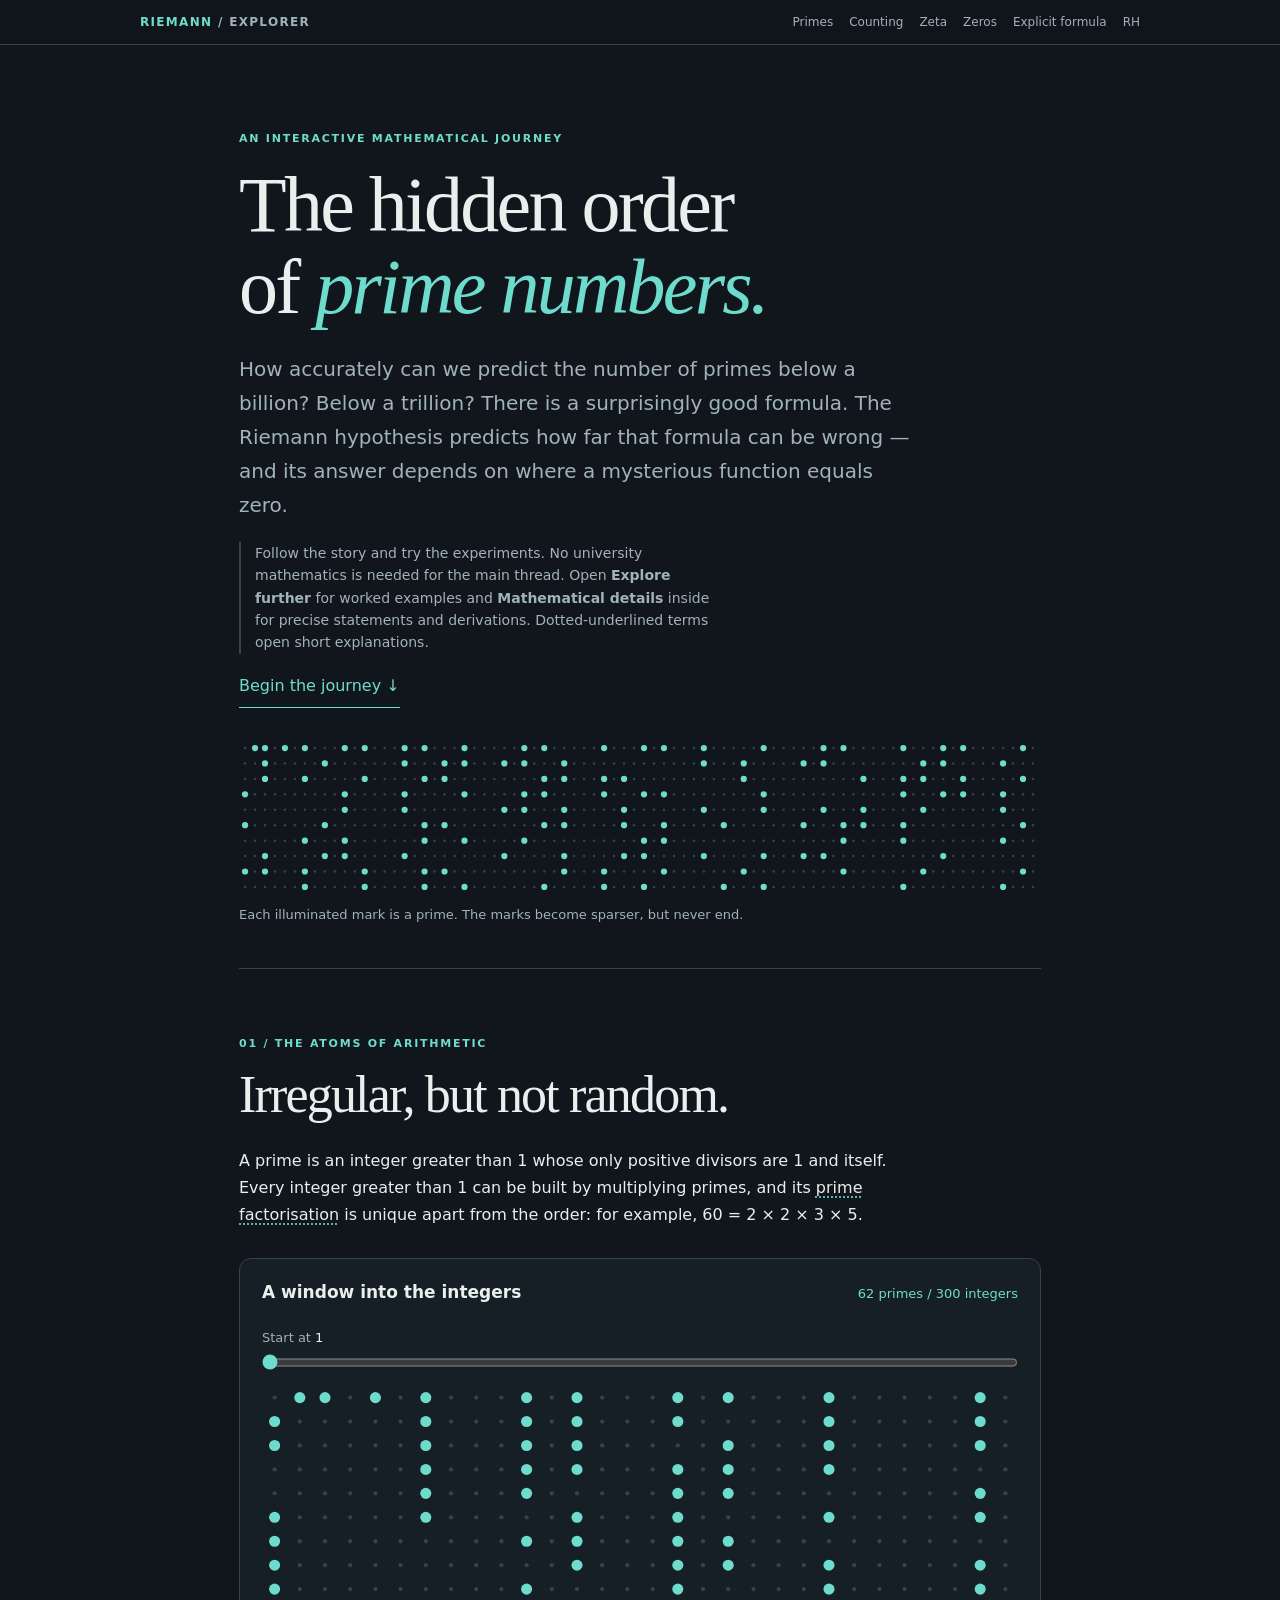
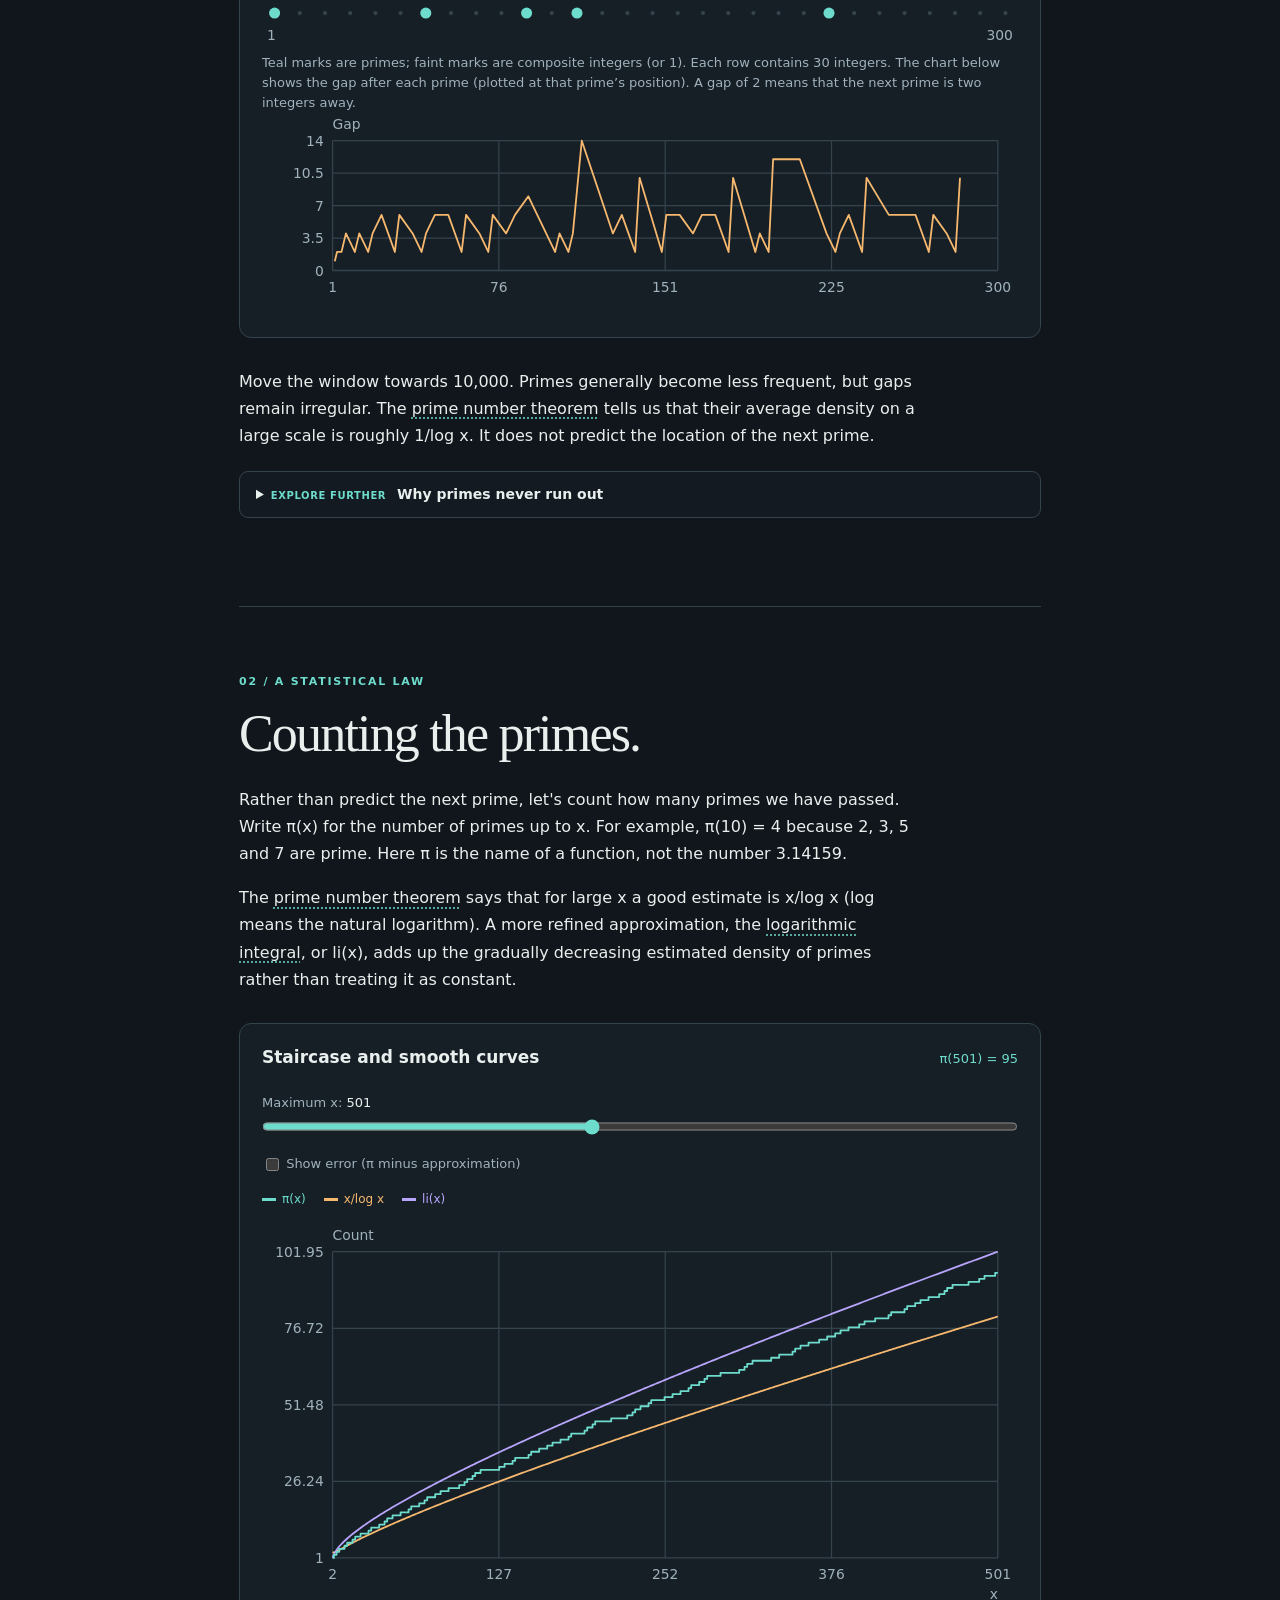
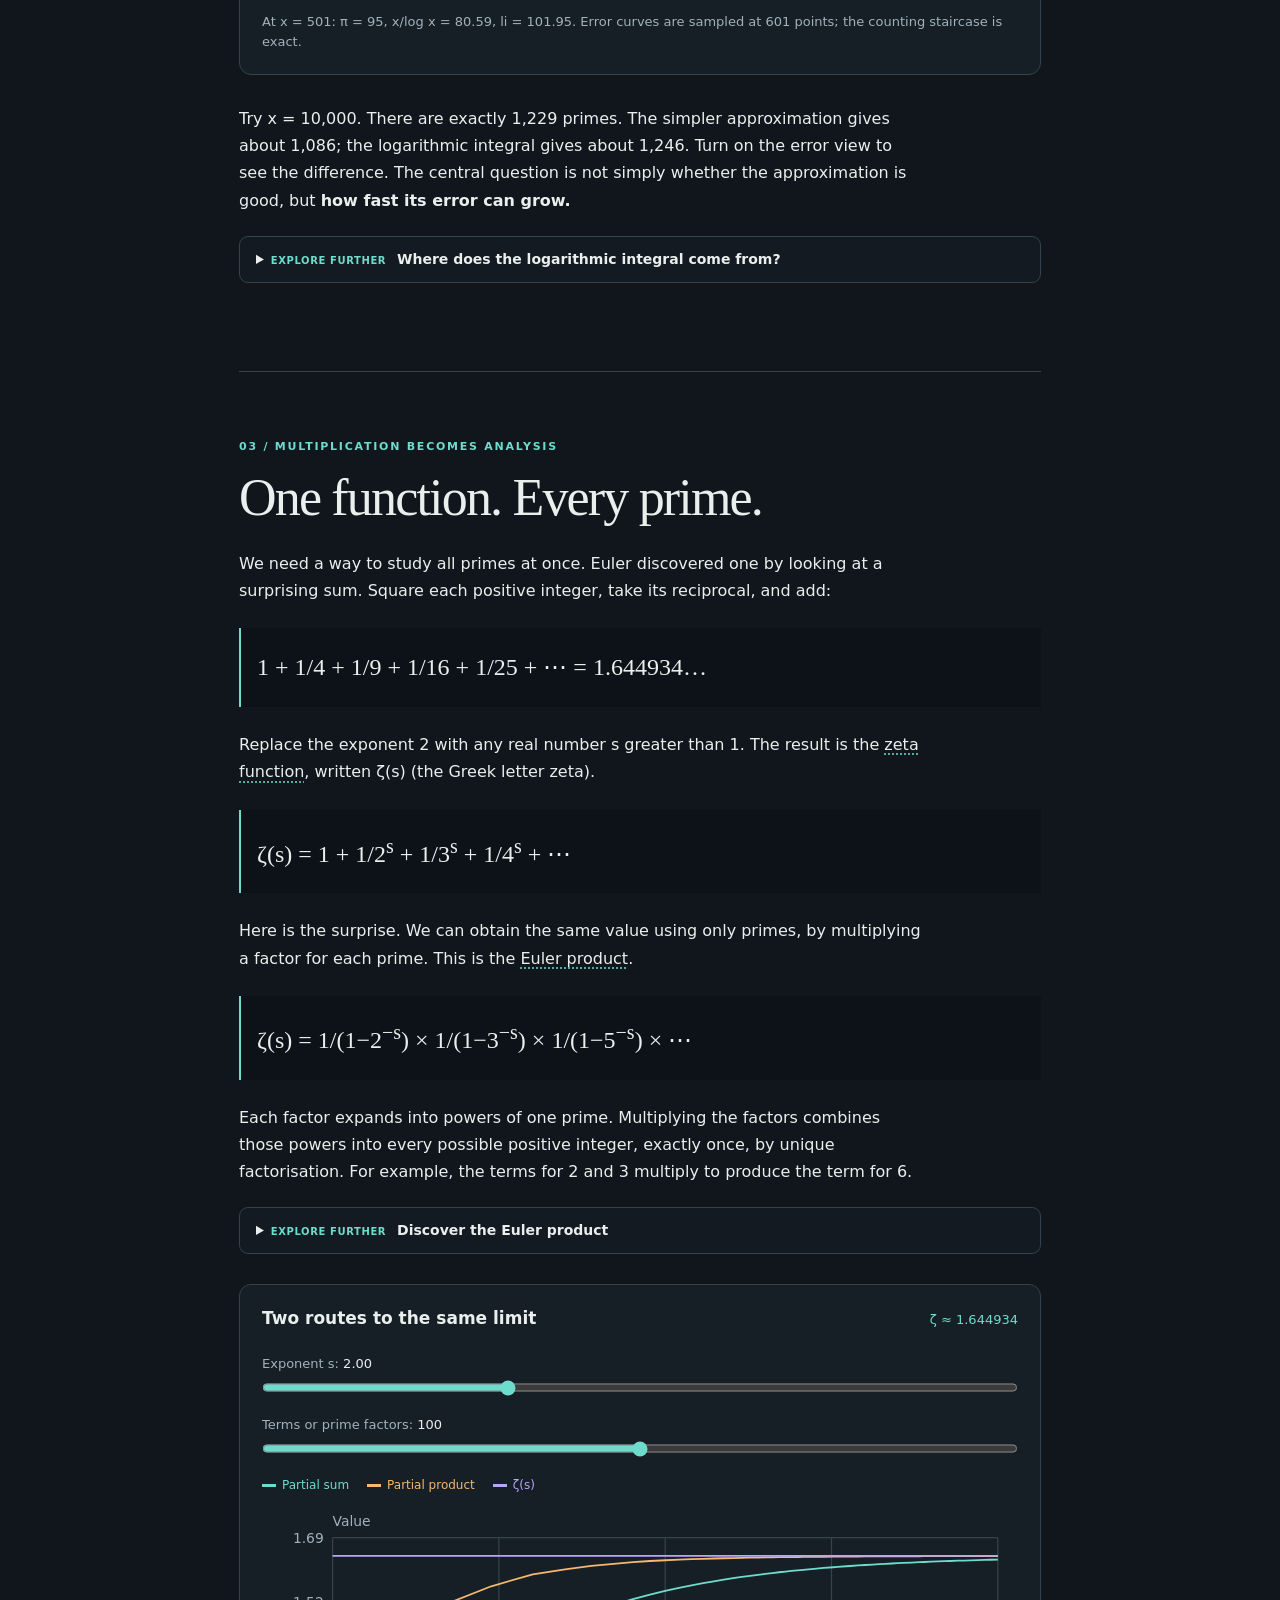
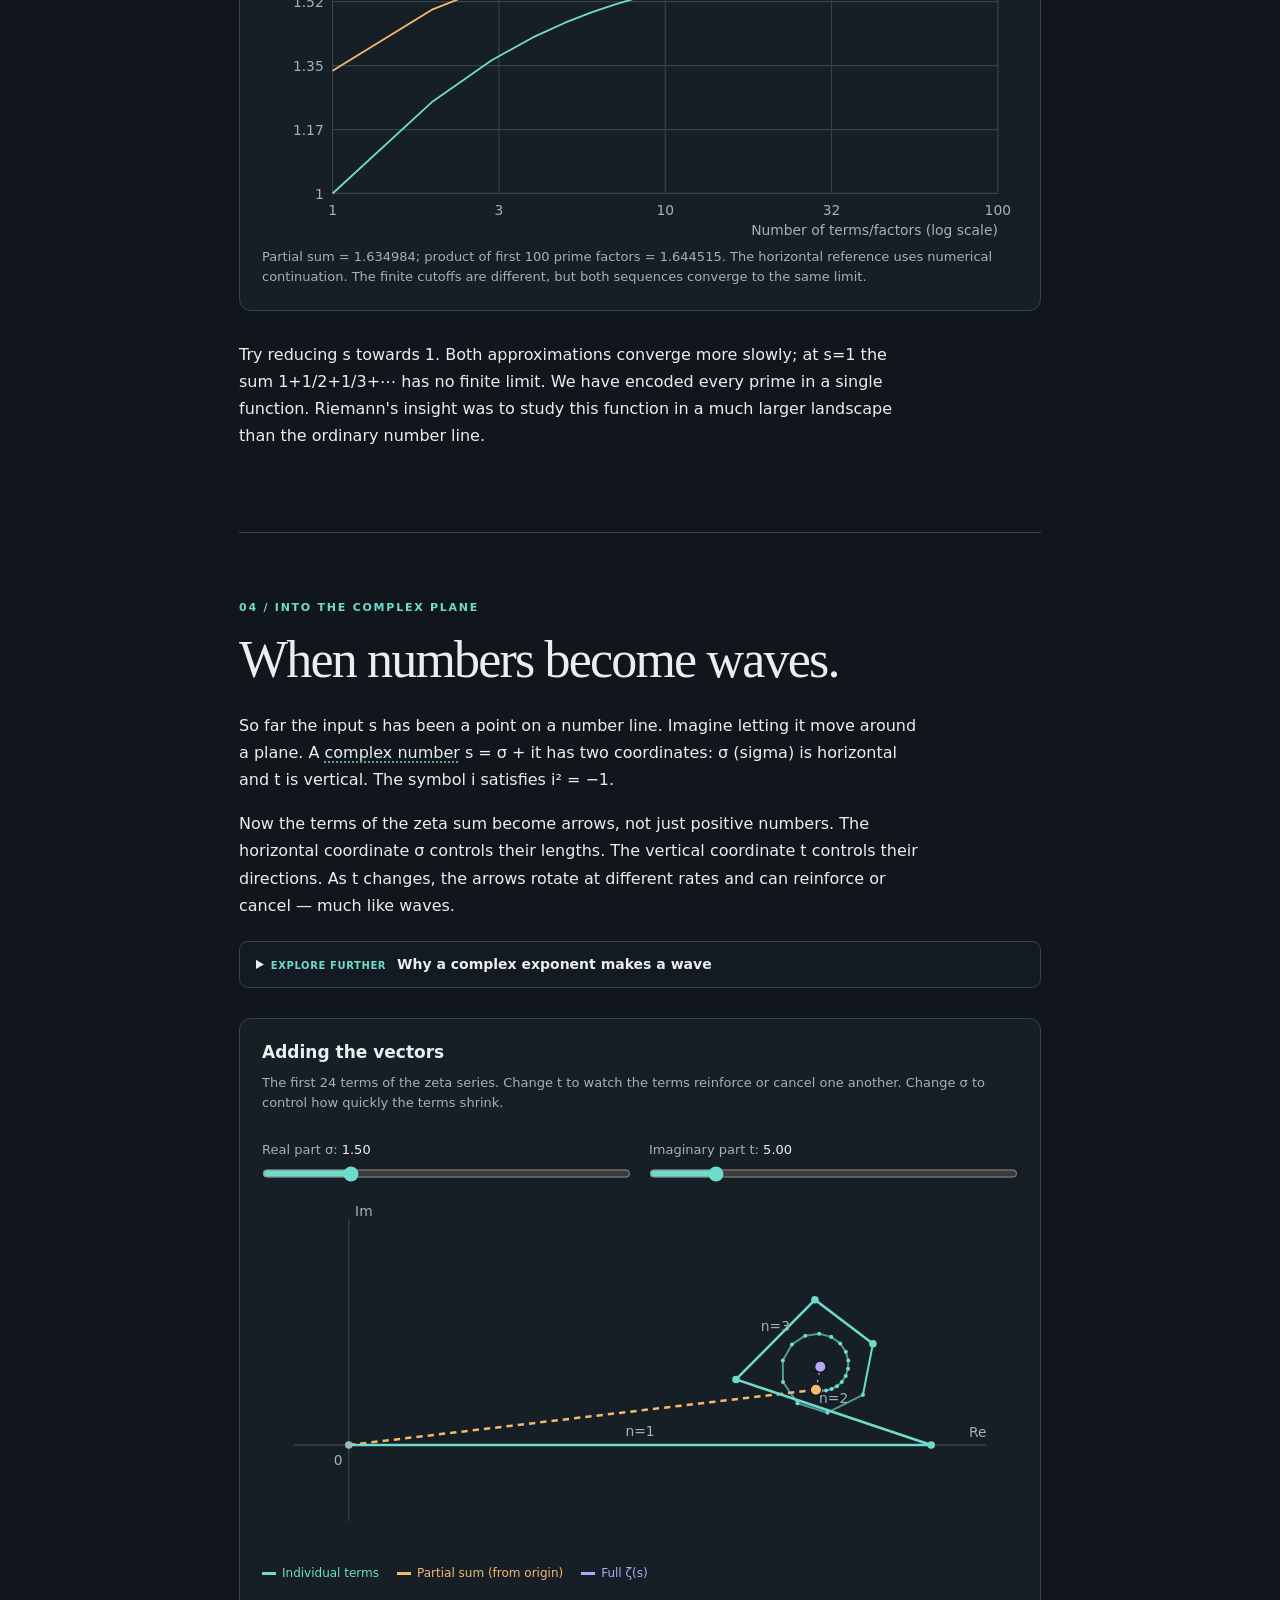
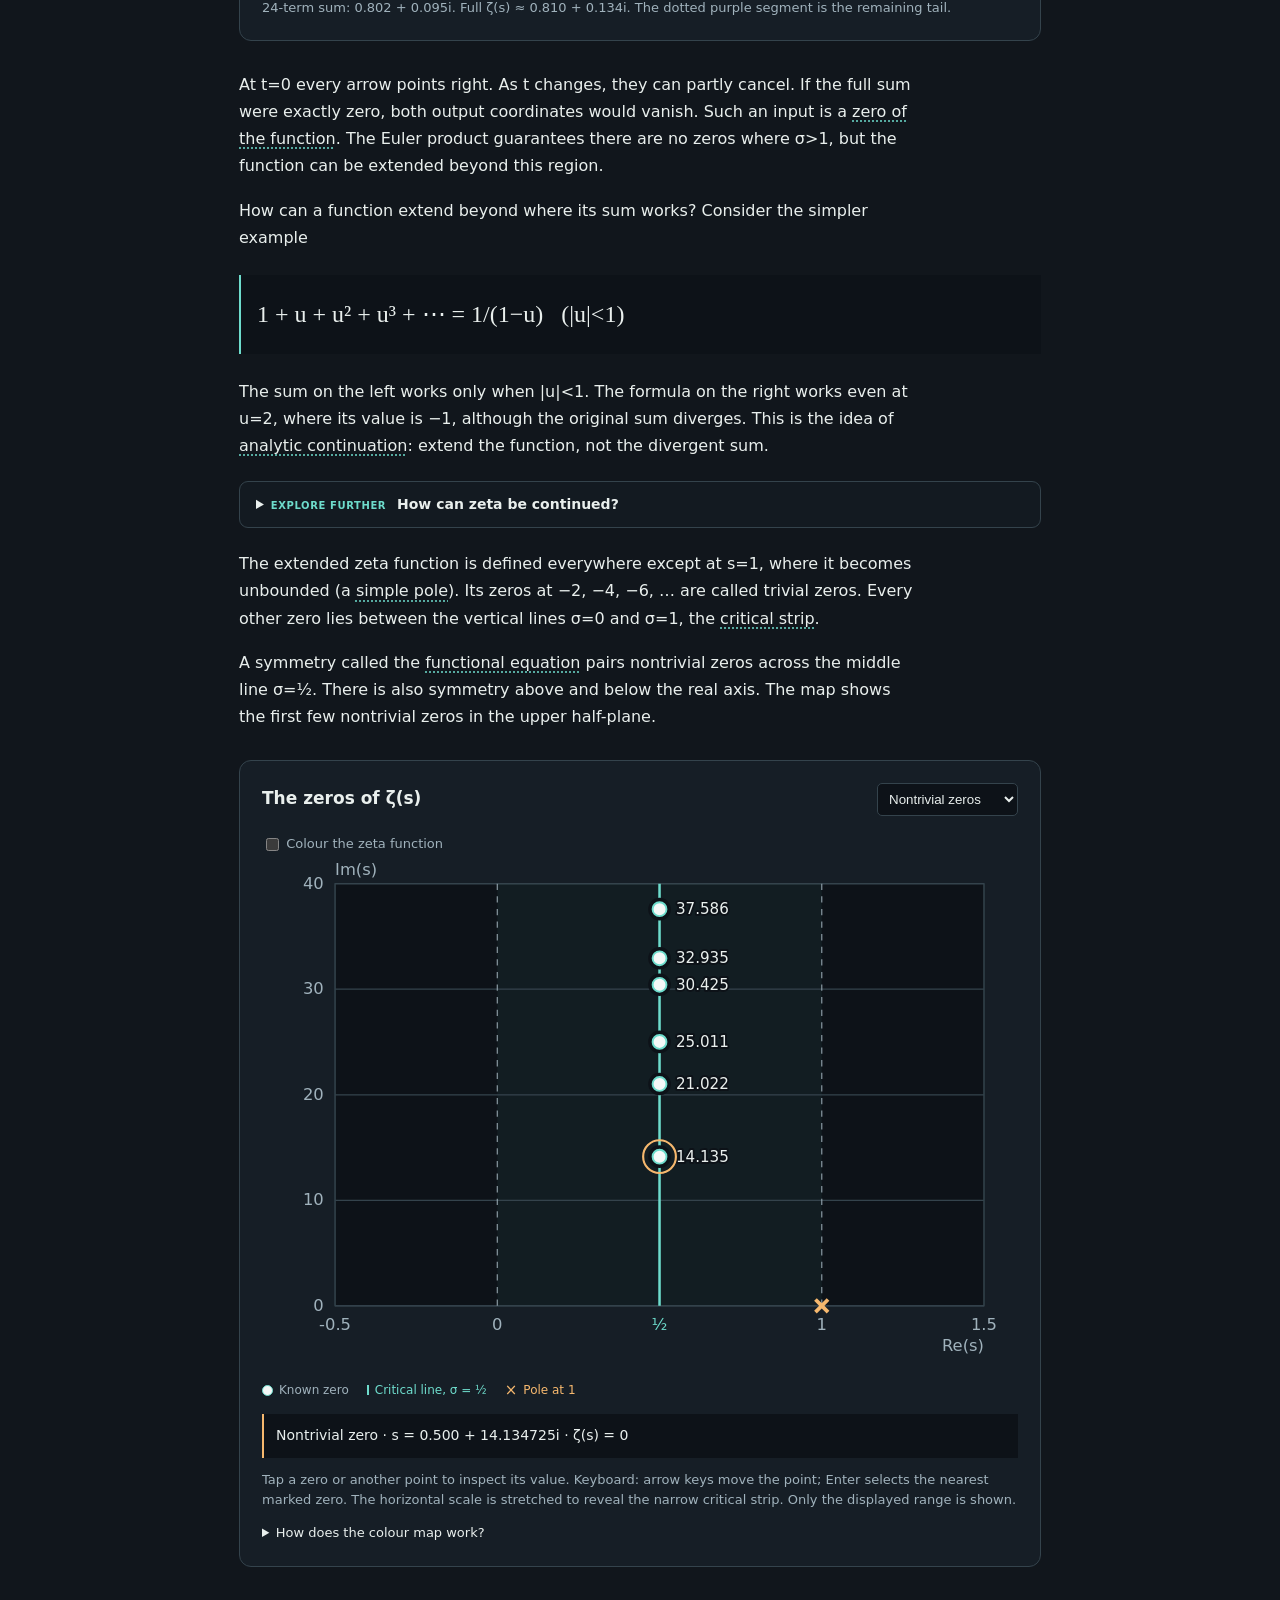
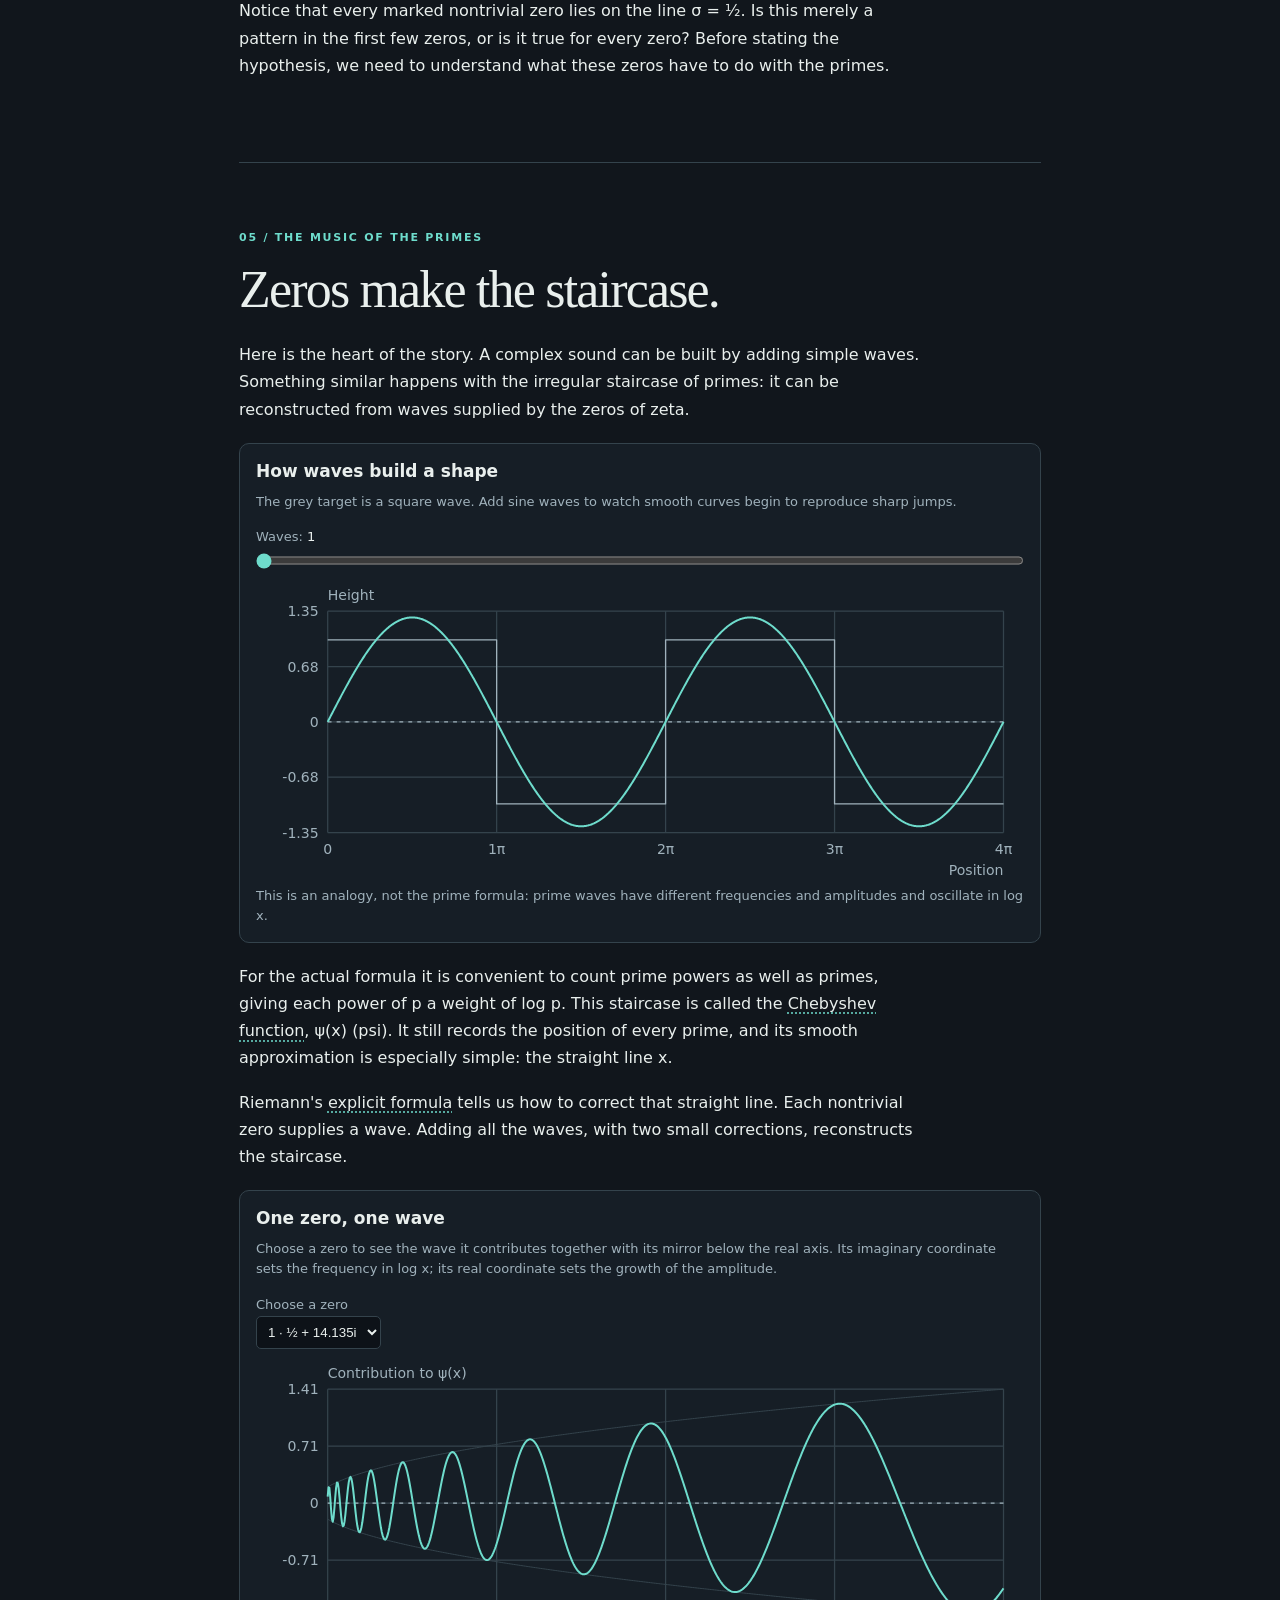
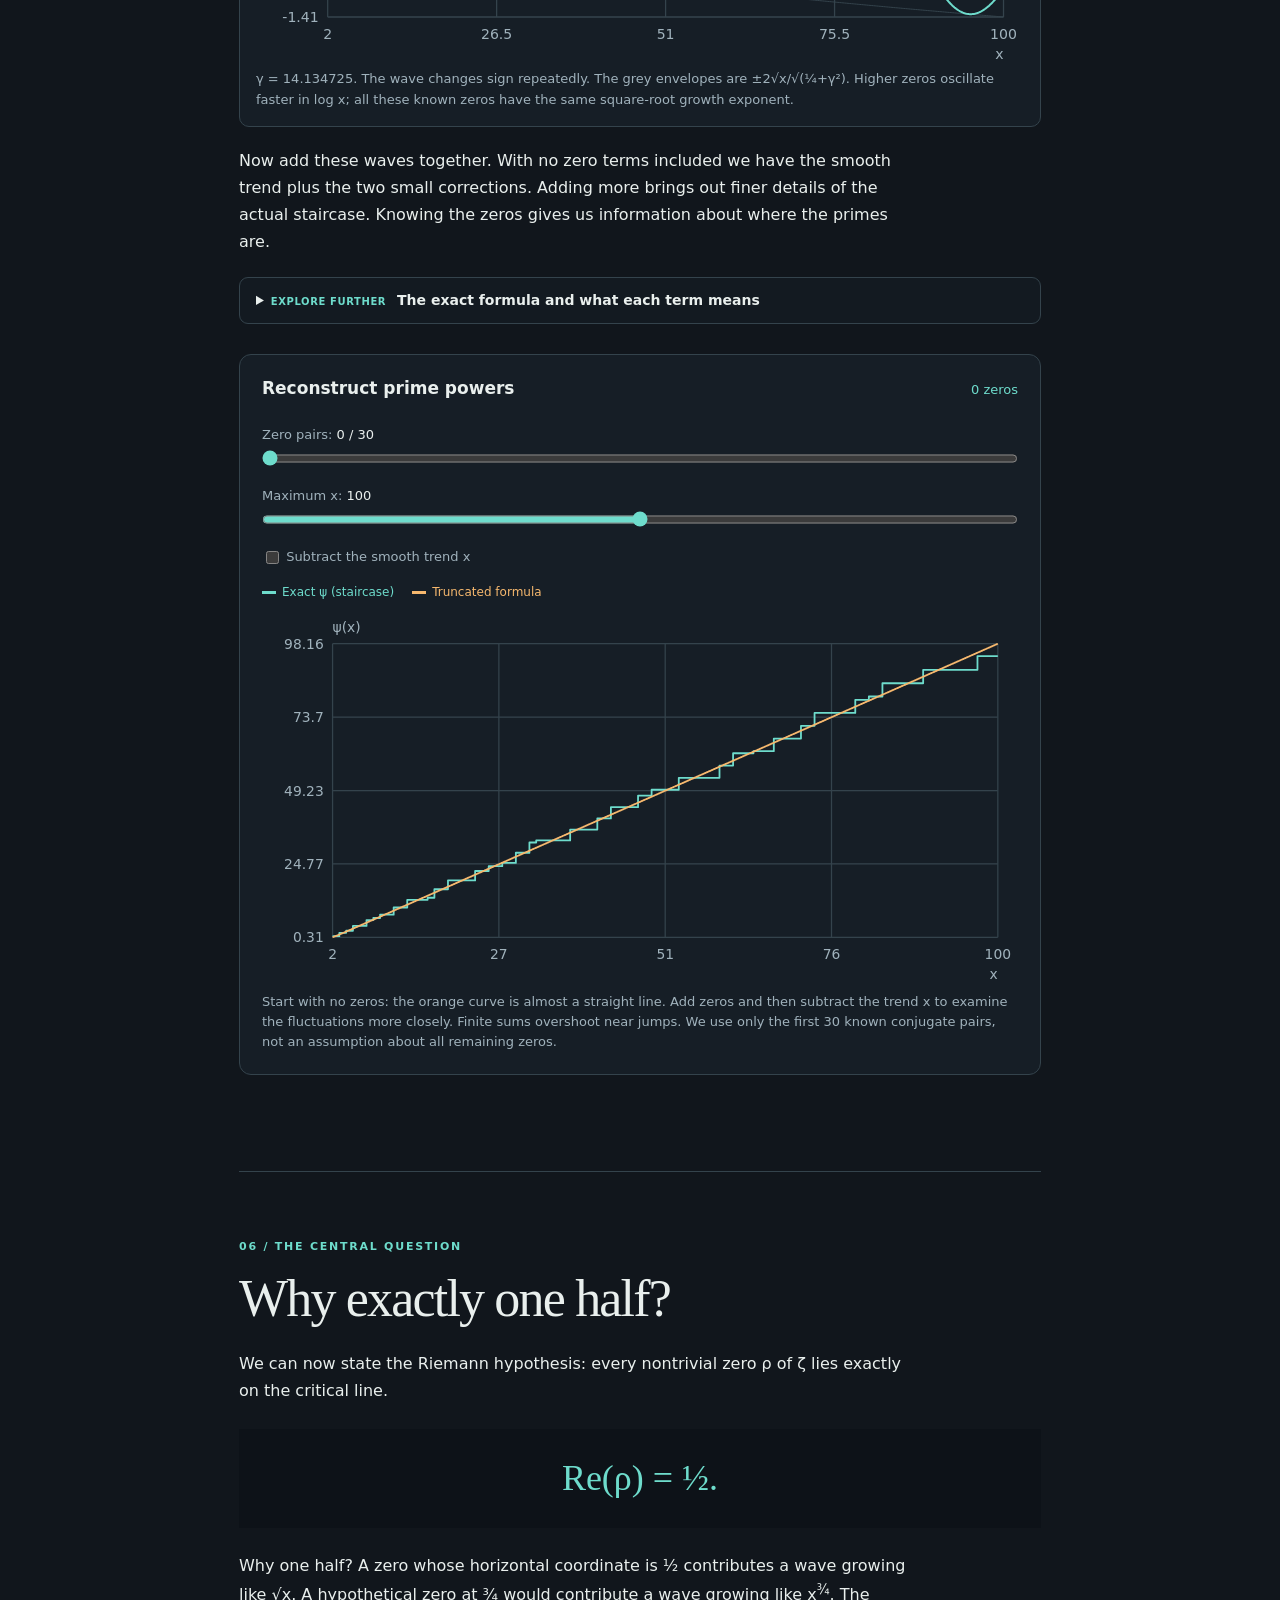
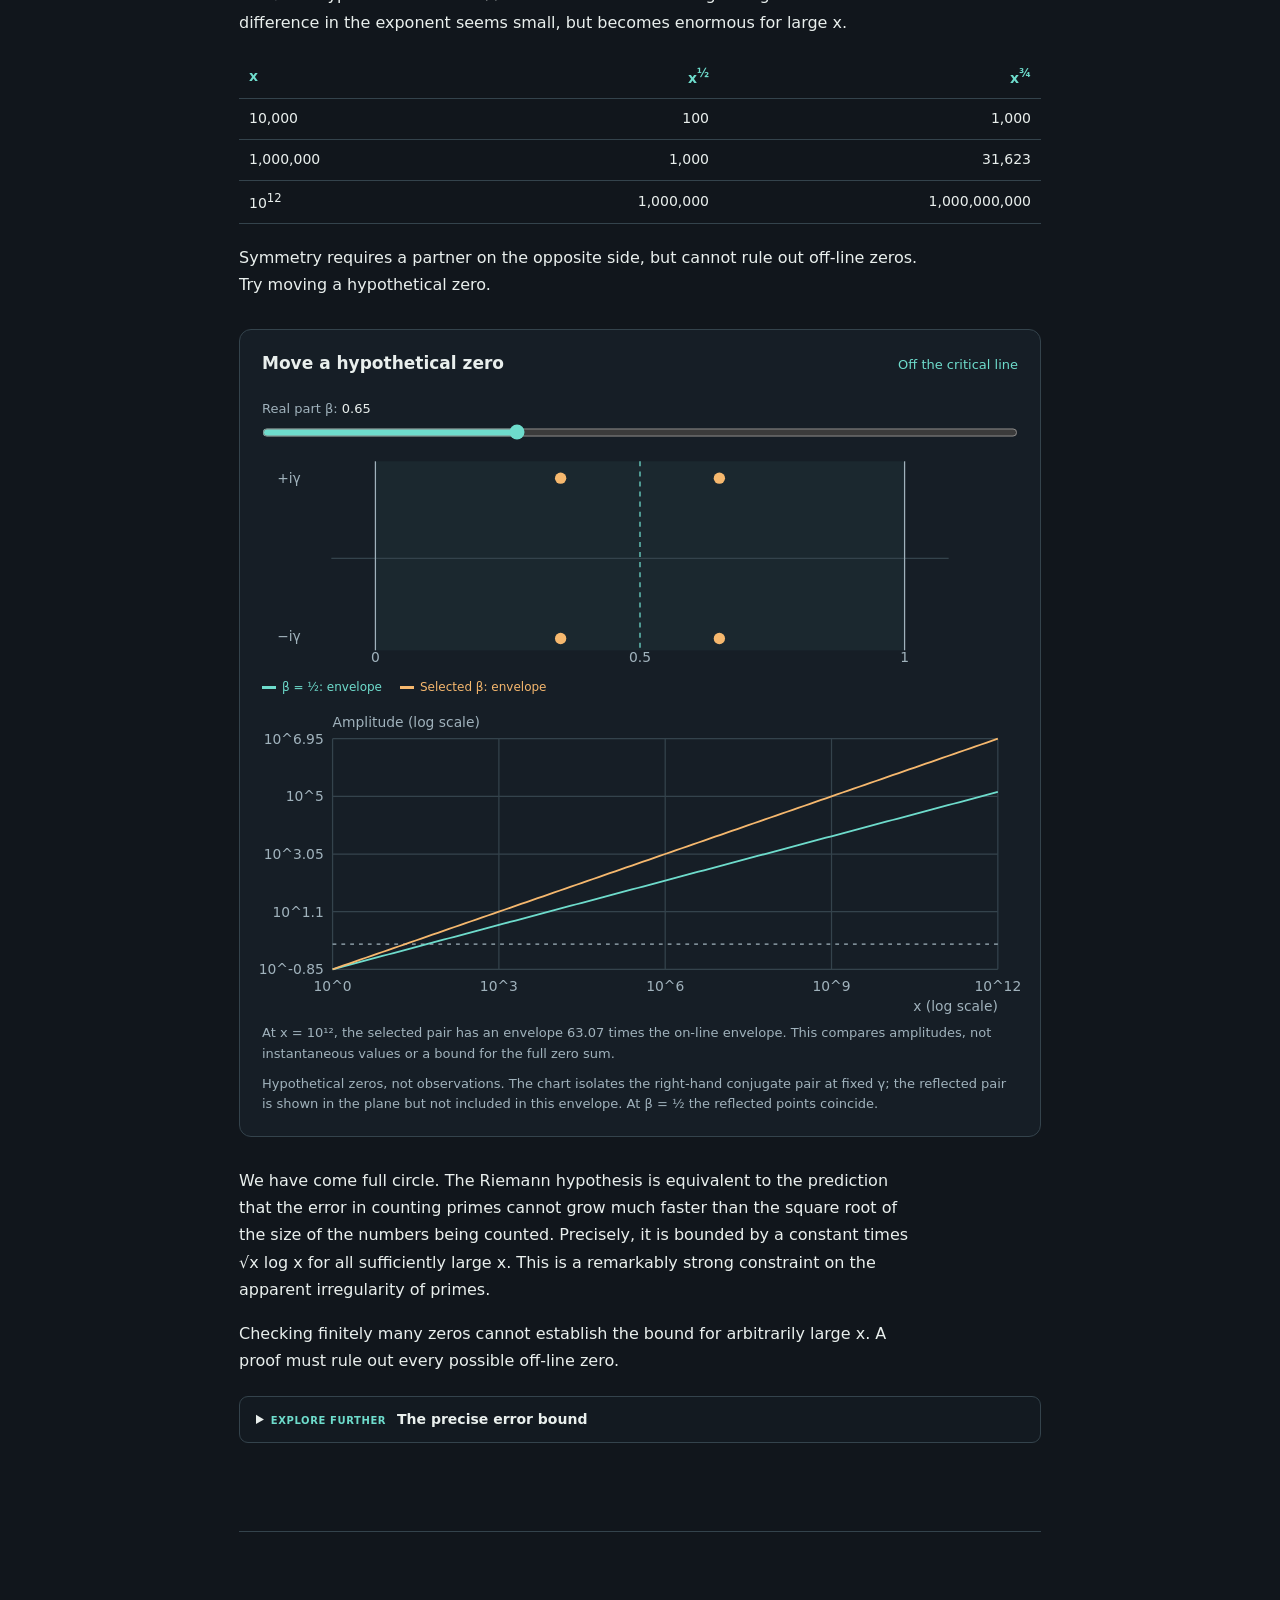
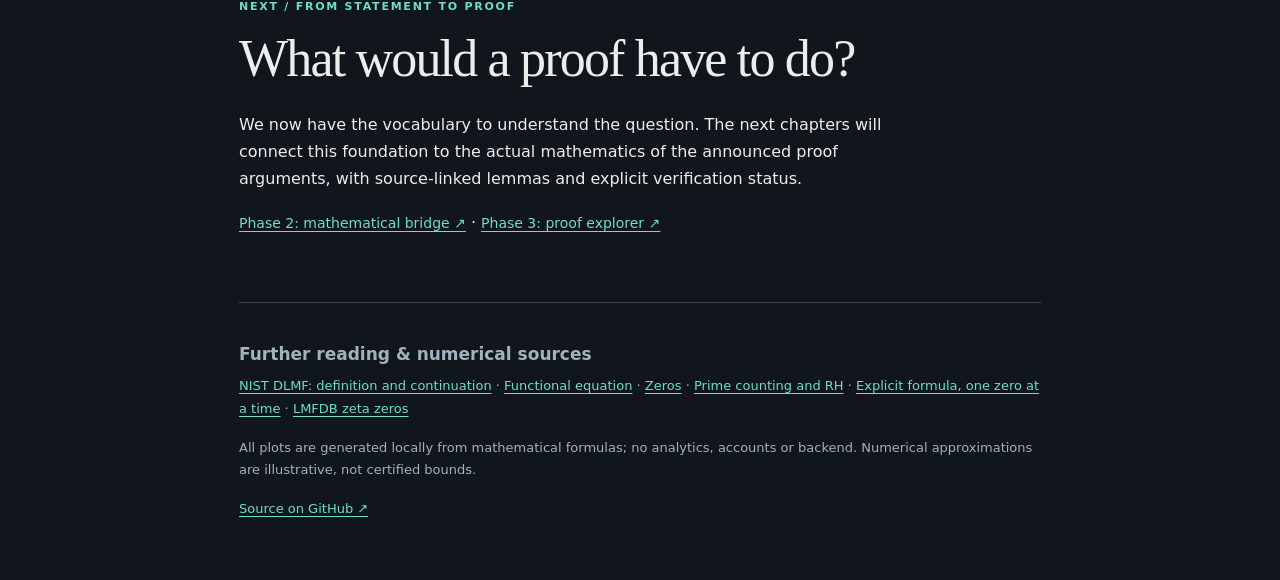
==== index.html @ a12e55e5 "Polish introductory language and mathematical markup" ====
<!DOCTYPE html>
<html lang="en"><head><meta charset="utf-8"><meta name="viewport" content="width=device-width,initial-scale=1"><meta name="theme-color" content="#11161c"><meta name="description" content="An interactive mathematical journey from prime numbers to the Riemann hypothesis."><title>Riemann — The hidden order of primes</title><link rel="stylesheet" href="./style.css"></head>
<body><header class="top"><a class="brand" href="#top">RIEMANN<span> / EXPLORER</span></a><nav aria-label="Chapters"><a href="#primes">Primes</a><a href="#counting">Counting</a><a href="#euler">Zeta</a><a href="#complex">Zeros</a><a href="#music">Explicit formula</a><a href="#rh">RH</a></nav></header>
<main id="top">
<section class="hero"><div class="eyebrow">AN INTERACTIVE MATHEMATICAL JOURNEY</div><h1>The hidden order<br>of <em>prime numbers.</em></h1><p>How accurately can we predict the number of primes below a billion? Below a trillion? There is a surprisingly good formula. The Riemann hypothesis predicts how far that formula can be wrong — and its answer depends on where a mysterious function equals zero.</p><div class="reading-guide"><p>Follow the story and try the experiments. No university mathematics is needed for the main thread. Open <strong>Explore further</strong> for worked examples and <strong>Mathematical details</strong> inside for precise statements and derivations. Dotted-underlined terms open short explanations.</p></div><a class="begin" href="#primes">Begin the journey ↓</a><svg id="hero-art" viewBox="0 0 800 155" role="img" aria-label="The first 800 integers with prime numbers highlighted"></svg><div class="fine">Each illuminated mark is a prime. The marks become sparser, but never end.</div></section>
<section id="primes"><div class="eyebrow">01 / THE ATOMS OF ARITHMETIC</div><h2>Irregular, but not random.</h2><p>A prime is an integer greater than 1 whose only positive divisors are 1 and itself. Every integer greater than 1 can be built by multiplying primes, and its <a class="concept" data-concept="factor" href="https://en.wikipedia.org/wiki/Fundamental_theorem_of_arithmetic">prime factorisation</a> is unique apart from the order: for example, 60 = 2 × 2 × 3 × 5.</p>
<div class="lab"><div class="labhead"><h3>A window into the integers</h3><output id="prime-stat"></output></div><label for="prime-start">Start at <output id="prime-start-val"></output></label><input id="prime-start" type="range" min="1" max="9701" step="1" value="1"><svg id="prime-grid" viewBox="0 0 600 205" role="img" aria-label="300 consecutive integers, primes highlighted"></svg><p class="fine">Teal marks are primes; faint marks are composite integers (or 1). Each row contains 30 integers. The chart below shows the gap after each prime (plotted at that prime’s position). A gap of 2 means that the next prime is two integers away.</p><svg id="gaps" viewBox="0 0 600 160" role="img" aria-label="Prime gaps"></svg></div>
<p>Move the window towards 10,000. Primes generally become less frequent, but gaps remain irregular. The <a class="concept" data-concept="pnt" href="https://dlmf.nist.gov/25.16">prime number theorem</a> tells us that their average density on a large scale is roughly 1/log x. It does not predict the location of the next prime.</p><details class="depth"><summary><span class="depth-tag">Explore further</span> Why primes never run out</summary><div class="depth-content"><p>Suppose we had a complete finite list of primes. Multiply them together and add 1. The result leaves remainder 1 when divided by any prime on the list, yet every integer greater than 1 has a prime divisor. There must be another prime. This proves primes never stop, but says little about how often they occur.</p><details class="derivation"><summary>Mathematical details</summary><div class="depth-content"><p>Writing pₙ for the nth prime, the prime number theorem π(x) ∼ x/log x is equivalent to pₙ ∼ n log n. Thus the average of the first n−1 gaps, (pₙ−2)/(n−1), is asymptotic to log n and also log pₙ. This says nothing about the size of an individual gap or an arbitrary short interval.</p><p><a href="https://dlmf.nist.gov/25.16" target="_blank" rel="noopener">NIST DLMF: prime counting ↗</a></p></div></details></div></details></section>
<section id="counting"><div class="eyebrow">02 / A STATISTICAL LAW</div><h2>Counting the primes.</h2><p>Rather than predict the next prime, let's count how many primes we have passed. Write π(x) for the number of primes up to x. For example, π(10) = 4 because 2, 3, 5 and 7 are prime. Here π is the name of a function, not the number 3.14159.</p><p>The <a class="concept" data-concept="pnt" href="https://dlmf.nist.gov/25.16">prime number theorem</a> says that for large x a good estimate is x/log x (log means the natural logarithm). A more refined approximation, the <a class="concept" data-concept="li" href="https://dlmf.nist.gov/6.2">logarithmic integral</a>, or li(x), adds up the gradually decreasing estimated density of primes rather than treating it as constant.</p><div class="lab"><div class="labhead"><h3>Staircase and smooth curves</h3><output id="count-stat"></output></div><label for="count-max">Maximum x: <output id="count-max-val"></output></label><input id="count-max" type="range" min="1.7" max="4" step=".01" value="2.7"><div class="toggle"><label><input type="checkbox" id="count-error"> Show error (π minus approximation)</label></div><div class="legend"><span class="a">π(x)</span><span class="b">x/log x</span><span class="c">li(x)</span></div><svg id="count-plot" viewBox="0 0 600 300" role="img" aria-label="Prime counting and approximations or their errors"></svg><p class="fine" id="count-detail"></p></div><p>Try x = 10,000. There are exactly 1,229 primes. The simpler approximation gives about 1,086; the logarithmic integral gives about 1,246. Turn on the error view to see the difference. The central question is not simply whether the approximation is good, but <strong>how fast its error can grow.</strong></p><details class="depth"><summary><span class="depth-tag">Explore further</span> Where does the logarithmic integral come from?</summary><div class="depth-content"><p>Imagine that near a large number t, roughly one integer in log t is prime. The estimated density is 1/log t. Adding small rectangles under this density curve estimates the count over an interval. An integral is the limit of that process.</p><div class="mini-lab"><label for="density-x">Count from 2 to <output id="density-x-val"></output></label><input type="range" id="density-x" min="20" max="500" value="100" step="1"><svg id="density-plot" viewBox="0 0 600 235" role="img" aria-label="Area under estimated prime density"></svg><p class="fine" id="density-detail"></p></div><p>The usual li(x) adds a fixed constant to this area, which becomes relatively unimportant at large x.</p><details class="derivation"><summary>Mathematical details</summary><div class="depth-content"><p>The <a class="concept" data-concept="asymptotic" href="https://en.wikipedia.org/wiki/Asymptotic_analysis">asymptotic equivalence</a> f(x) ∼ g(x) means f(x)/g(x) → 1. The prime number theorem is</p><div class="equation">π(x) ∼ x/log x ∼ li(x).</div><p>By l'Hôpital's rule li(x) ∼ x/log x. Repeated integration by parts yields li(x)=x/log x+x/log²x+O(x/log³x), explaining the refined approximation. These asymptotics are not a pointwise probability law for primes.</p><div class="equation">li(x) = PV ∫<sub>0</sub><sup>x</sup> dt/log t = li(2) + ∫<sub>2</sub><sup>x</sup> dt/log t &nbsp; (x&gt;1).</div><p>PV is the Cauchy principal value at the singularity 1. <a href="https://dlmf.nist.gov/6.2" target="_blank" rel="noopener">NIST DLMF: logarithmic integral ↗</a></p></div></details></div></details></section>
<section id="euler"><div class="eyebrow">03 / MULTIPLICATION BECOMES ANALYSIS</div><h2>One function. Every prime.</h2><p>We need a way to study all primes at once. Euler discovered one by looking at a surprising sum. Square each positive integer, take its reciprocal, and add:</p><div class="equation">1 + 1/4 + 1/9 + 1/16 + 1/25 + ⋯ = 1.644934…</div><p>Replace the exponent 2 with any real number s greater than 1. The result is the <a class="concept" data-concept="zeta" href="https://dlmf.nist.gov/25.2">zeta function</a>, written ζ(s) (the Greek letter zeta).</p><div class="equation">ζ(s) = 1 + 1/2<sup>s</sup> + 1/3<sup>s</sup> + 1/4<sup>s</sup> + ⋯</div><p>Here is the surprise. We can obtain the same value using only primes, by multiplying a factor for each prime. This is the <a class="concept" data-concept="euler" href="https://dlmf.nist.gov/25.2">Euler product</a>.</p><div class="equation">ζ(s) = 1/(1−2<sup>−s</sup>) × 1/(1−3<sup>−s</sup>) × 1/(1−5<sup>−s</sup>) × ⋯</div><p>Each factor expands into powers of one prime. Multiplying the factors combines those powers into every possible positive integer, exactly once, by unique factorisation. For example, the terms for 2 and 3 multiply to produce the term for 6.</p><details class="depth"><summary><span class="depth-tag">Explore further</span> Discover the Euler product</summary><div class="depth-content"><p>Set s=2 and use only primes 2 and 3. Their factors are the <a class="concept" data-concept="geometric" href="https://en.wikipedia.org/wiki/Geometric_series">geometric series</a> 1+1/4+1/16+⋯ and 1+1/9+1/81+⋯. Select a term from each to form a number 2ᵃ3ᵇ.</p><div class="mini-lab"><div class="control-pair"><div><label for="factor-a">Power of 2: <output id="factor-a-val"></output></label><input type="range" id="factor-a" min="0" max="5" value="2" step="1"></div><div><label for="factor-b">Power of 3: <output id="factor-b-val"></output></label><input type="range" id="factor-b" min="0" max="4" value="1" step="1"></div></div><svg id="factor-grid" viewBox="0 0 600 255" role="img" aria-label="Distinct integers made of powers of two and three"></svg><p class="readout" id="factor-detail"></p></div><p>5 is missing. Include its factor and it appears, together with 10, 15 and 30. In the limit every positive integer appears once.</p><details class="derivation"><summary>Mathematical details</summary><div class="depth-content"><p>For complex s with σ=Re(s)&gt;1, the series converges absolutely since |n<sup>−s</sup>|=n<sup>−σ</sup>. For a finite set of primes P, absolute convergence permits expansion:</p><div class="equation">∏<sub>p∈P</sub>(1−p<sup>−s</sup>)<sup>−1</sup> = ∑<sub>n: p|n ⇒ p∈P</sub> n<sup>−s</sup>.</div><p>Let P exhaust the primes and use dominated convergence. Also ∑<sub>p,k≥1</sub>p<sup>−ks</sup>/k converges absolutely and locally uniformly. Its exponential equals ζ(s), proving nonvanishing in σ&gt;1 and justifying logarithmic differentiation later. <a href="https://dlmf.nist.gov/25.2" target="_blank" rel="noopener">NIST DLMF: Euler product ↗</a></p></div></details></div></details><div class="lab"><div class="labhead"><h3>Two routes to the same limit</h3><output id="euler-stat"></output></div><label for="euler-s">Exponent s: <output id="euler-s-val"></output></label><input id="euler-s" type="range" min="1.05" max="4" step=".05" value="2"><label for="euler-n">Terms or prime factors: <output id="euler-n-val"></output></label><input id="euler-n" type="range" min="1" max="3" step=".01" value="2"><div class="legend"><span class="a">Partial sum</span><span class="b">Partial product</span><span class="c">ζ(s)</span></div><svg id="euler-plot" viewBox="0 0 600 260" role="img" aria-label="Partial Euler product and series"></svg><p class="fine" id="euler-detail"></p></div>
<p>Try reducing s towards 1. Both approximations converge more slowly; at s=1 the sum 1+1/2+1/3+⋯ has no finite limit. We have encoded every prime in a single function. Riemann's insight was to study this function in a much larger landscape than the ordinary number line.</p></section>
<section id="complex"><div class="eyebrow">04 / INTO THE COMPLEX PLANE</div><h2>When numbers become waves.</h2>
<p>So far the input s has been a point on a number line. Imagine letting it move around a plane. A <a class="concept" data-concept="complex" href="https://en.wikipedia.org/wiki/Complex_number">complex number</a> s = σ + it has two coordinates: σ (sigma) is horizontal and t is vertical. The symbol i satisfies i² = −1.</p><p>Now the terms of the zeta sum become arrows, not just positive numbers. The horizontal coordinate σ controls their lengths. The vertical coordinate t controls their directions. As t changes, the arrows rotate at different rates and can reinforce or cancel — much like waves.</p><details class="depth"><summary><span class="depth-tag">Explore further</span> Why a complex exponent makes a wave</summary><div class="depth-content"><p><a class="concept" data-concept="exp" href="https://en.wikipedia.org/wiki/Euler%27s_formula">Euler's formula</a> says exp(iθ)=cos θ+i sin θ, an arrow of length 1 at angle θ. Therefore</p><div class="equation">n<sup>−s</sup> = n<sup>−σ</sup>[cos(t log n) − i sin(t log n)].</div><p>The second term has length 2<sup>−σ</sup> and angle −t log 2; the third has length 3<sup>−σ</sup> and angle −t log 3. They turn at different rates. The logarithmic scale will reappear when we reconstruct the primes.</p><details class="derivation"><summary>Mathematical details</summary><div class="depth-content"><p>For σ&gt;1, ζ(σ+it) is exactly the Fourier transform (negative-exponential convention) of the finite measure ∑<sub>n≥1</sub>n<sup>−σ</sup>δ<sub>log n</sub>. The variable t probes oscillations on a logarithmic scale. This identity does not alone justify continuing the divergent series into σ≤1, or establish the explicit formula.</p></div></details></div></details><div class="lab"><h3>Adding the vectors</h3><p class="fine lead">The first 24 terms of the zeta series. Change t to watch the terms reinforce or cancel one another. Change σ to control how quickly the terms shrink.</p><div class="control-pair"><div><label for="vec-s">Real part σ: <output id="vec-s-val"></output></label><input id="vec-s" type="range" min="1.05" max="3" step=".05" value="1.5"></div><div><label for="vec-t">Imaginary part t: <output id="vec-t-val"></output></label><input id="vec-t" type="range" min="0" max="30" step=".05" value="5"></div></div><svg id="vector" viewBox="0 0 600 280" role="img" aria-label="Head-to-tail addition of the first 24 complex zeta terms"></svg><div class="legend"><span class="a">Individual terms</span><span class="b">Partial sum (from origin)</span><span class="c">Full ζ(s)</span></div><p class="fine" id="vector-detail"></p></div>
<p>At t=0 every arrow points right. As t changes, they can partly cancel. If the full sum were exactly zero, both output coordinates would vanish. Such an input is a <a class="concept" data-concept="zero" href="https://dlmf.nist.gov/25.10">zero of the function</a>. The Euler product guarantees there are no zeros where σ&gt;1, but the function can be extended beyond this region.</p><p>How can a function extend beyond where its sum works? Consider the simpler example</p><div class="equation">1 + u + u² + u³ + ⋯ = 1/(1−u) &nbsp; (|u|&lt;1)</div><p>The sum on the left works only when |u|&lt;1. The formula on the right works even at u=2, where its value is −1, although the original sum diverges. This is the idea of <a class="concept" data-concept="continuation" href="https://dlmf.nist.gov/25.2">analytic continuation</a>: extend the function, not the divergent sum.</p><details class="depth"><summary><span class="depth-tag">Explore further</span> How can zeta be continued?</summary><div class="depth-content"><p>Instead of adding all the terms, alternate their signs. For real s&gt;0 the alternating sum converges. At s=1 it gives 1−1/2+1/3−1/4+⋯=log 2.</p><div class="equation">η(s)=1−2<sup>−s</sup>+3<sup>−s</sup>−4<sup>−s</sup>+⋯</div><p>Separating the even terms of the original sum gives η(s)=(1−2<sup>1−s</sup>)ζ(s). Where the denominator is nonzero, the quotient provides a formula for ζ in a larger region.</p><details class="derivation"><summary>Mathematical details</summary><div class="depth-content"><p>For Re(s)&gt;1, summation by parts gives ζ(s)=s∫<sub>1</sub><sup>∞</sup>⌊x⌋x<sup>−s−1</sup>dx. Write ⌊x⌋=x−{x}:</p><div class="equation">ζ(s)=s/(s−1)−s∫<sub>1</sub><sup>∞</sup>{x}x<sup>−s−1</sup>dx.</div><p>The integral converges locally uniformly for Re(s)&gt;0, giving a meromorphic continuation with residue 1 at s=1. Euler–Maclaurin summation extends it to the whole plane without further poles. The identity theorem ensures uniqueness; apparent nonreal singularities of the eta quotient in this region are removable.</p><div class="equation">ξ(s)=½s(s−1)π<sup>−s/2</sup>Γ(s/2)ζ(s)</div><p>The completed function ξ is entire, satisfies ξ(s)=ξ(1−s) and ξ(s̄) = ξ(s)̄, and its zeros are precisely the nontrivial zeros of ζ. Gamma factors explain the negative even zeros. Nonvanishing on Re(s)=1 is a substantive theorem, not a consequence of the symmetry alone. <a href="https://dlmf.nist.gov/25.4" target="_blank" rel="noopener">NIST DLMF: functional equation ↗</a> · <a href="https://dlmf.nist.gov/25.10" target="_blank" rel="noopener">Zeros ↗</a></p></div></details></div></details><p>The extended zeta function is defined everywhere except at s=1, where it becomes unbounded (a <a class="concept" data-concept="pole" href="https://en.wikipedia.org/wiki/Pole_(complex_analysis)">simple pole</a>). Its zeros at −2, −4, −6, … are called trivial zeros. Every other zero lies between the vertical lines σ=0 and σ=1, the <a class="concept" data-concept="strip" href="https://dlmf.nist.gov/25.10">critical strip</a>.</p><p>A symmetry called the <a class="concept" data-concept="functional" href="https://dlmf.nist.gov/25.4">functional equation</a> pairs nontrivial zeros across the middle line σ=½. There is also symmetry above and below the real axis. The map shows the first few nontrivial zeros in the upper half-plane.</p><div class="lab"><div class="labhead"><h3>The zeros of ζ(s)</h3><select id="domain-mode" aria-label="Region of the complex plane"><option value="strip">Nontrivial zeros</option><option value="real">Near the real axis</option></select></div><div class="toggle"><label><input id="domain-colors" type="checkbox"> Colour the zeta function</label></div><svg id="domain" viewBox="0 0 600 405" tabindex="0" role="img" aria-label="Map of known zeta zeros; tap a point or use arrow keys to inspect" aria-describedby="domain-detail domain-guide"></svg><div class="legend"><span class="zero-key">Known zero</span><span class="a line-key">Critical line, σ = ½</span><span class="b pole-key">Pole at 1</span></div><p id="domain-detail" class="readout" aria-live="polite"></p><p class="fine" id="domain-guide">Tap a zero or another point to inspect its value. Keyboard: arrow keys move the point; Enter selects the nearest marked zero. The horizontal scale is stretched to reveal the narrow critical strip. Only the displayed range is shown.</p><details class="small-detail"><summary>How does the colour map work?</summary><p>Hue shows the argument (angle) of ζ(s); brightness increases with its modulus (distance from zero). Dark spots surrounded by changing colours are zeros. The numerical continuation uses Euler–Maclaurin summation. Markers are independently tabulated zeros, not zeros inferred from the colours.</p></details></div>
<p>Notice that every marked nontrivial zero lies on the line σ = ½. Is this merely a pattern in the first few zeros, or is it true for every zero? Before stating the hypothesis, we need to understand what these zeros have to do with the primes.</p></section>
<section id="music"><div class="eyebrow">05 / THE MUSIC OF THE PRIMES</div><h2>Zeros make the staircase.</h2><p>Here is the heart of the story. A complex sound can be built by adding simple waves. Something similar happens with the irregular staircase of primes: it can be reconstructed from waves supplied by the zeros of zeta.</p><div class="mini-lab wave-demo"><h3>How waves build a shape</h3><p class="fine lead">The grey target is a square wave. Add sine waves to watch smooth curves begin to reproduce sharp jumps.</p><label for="fourier-n">Waves: <output id="fourier-n-val"></output></label><input type="range" id="fourier-n" min="1" max="25" step="1" value="1"><svg id="fourier-plot" viewBox="0 0 600 230" role="img" aria-label="Fourier reconstruction of square wave"></svg><p class="fine">This is an analogy, not the prime formula: prime waves have different frequencies and amplitudes and oscillate in log x.</p></div><p>For the actual formula it is convenient to count prime powers as well as primes, giving each power of p a weight of log p. This staircase is called the <a class="concept" data-concept="psi" href="https://en.wikipedia.org/wiki/Chebyshev_function">Chebyshev function</a>, ψ(x) (psi). It still records the position of every prime, and its smooth approximation is especially simple: the straight line x.</p><p>Riemann's <a class="concept" data-concept="explicit" href="https://dlmf.nist.gov/25.16">explicit formula</a> tells us how to correct that straight line. Each nontrivial zero supplies a wave. Adding all the waves, with two small corrections, reconstructs the staircase.</p><div class="mini-lab"><h3>One zero, one wave</h3><p class="fine lead">Choose a zero to see the wave it contributes together with its mirror below the real axis. Its imaginary coordinate sets the frequency in log x; its real coordinate sets the growth of the amplitude.</p><label for="single-zero">Choose a zero</label><select id="single-zero"><option value="0">1 · ½ + 14.135i</option><option value="1">2 · ½ + 21.022i</option><option value="2">3 · ½ + 25.011i</option><option value="3">4 · ½ + 30.425i</option><option value="4">5 · ½ + 32.935i</option><option value="5">6 · ½ + 37.586i</option></select><svg id="single-wave" viewBox="0 0 600 235" role="img" aria-label="Actual wave contributed by a conjugate pair"></svg><p class="fine" id="single-detail"></p></div><p>Now add these waves together. With no zero terms included we have the smooth trend plus the two small corrections. Adding more brings out finer details of the actual staircase. Knowing the zeros gives us information about where the primes are.</p><details class="depth"><summary><span class="depth-tag">Explore further</span> The exact formula and what each term means</summary><div class="depth-content"><p>The weighted staircase is</p><div class="equation">ψ(x)=∑<sub>pᵏ≤x, k≥1</sub> log p.</div><p>Up to 10, the prime powers are 2, 3, 4, 5, 7, 8 and 9, so ψ(10)=3 log 2+2 log 3+log 5+log 7. Its jumps locate prime powers; retaining only first powers recovers the primes.</p><p>For x&gt;1, the Riemann–von Mangoldt formula is</p><div class="equation">ψ<sub>0</sub>(x)=x−∑<sub>ρ</sub>x<sup>ρ</sup>/ρ−log(2π)−½log(1−x<sup>−2</sup>).</div><p>ψ₀ takes the midpoint at jumps. The sum is over all nontrivial zeros with multiplicity, in symmetric height order. A conjugate pair ρ=β±iγ contributes the real wave</p><div class="equation">−2 Re(x<sup>β+iγ</sup>/(β+iγ)).</div><p>Equivalently, −2x<sup>β</sup>cos(γ log x−arg(β+iγ))/√(β²+γ²). The amplitude grows like x<sup>β</sup>; the angular frequency in log x is γ.</p><details class="derivation"><summary>Mathematical details</summary><div class="depth-content"><p>Logarithmically differentiate the absolutely and locally uniformly convergent Euler product in Re(s)&gt;1:</p><div class="equation">−ζ′(s)/ζ(s)=∑<sub>p,k≥1</sub>(log p)p<sup>−ks</sup>=∑<sub>n≥1</sub>Λ(n)n<sup>−s</sup>.</div><p>Here Λ(pᵏ)=log p for prime powers and Λ(n)=0 otherwise. Perron's inversion formula with c&gt;1 gives the weighted count (half weight at a jump):</p><div class="equation">ψ<sub>0</sub>(x)=lim<sub>T→∞</sub> (1/(2πi))∫<sub>c−iT</sub><sup>c+iT</sup>[−ζ′(s)/ζ(s)]x<sup>s</sup>/s ds.</div><p>The inversion kernel gives the step function of x/n, with value ½ at x=n. Shifting the contour left collects residues: s=1 gives x; a nontrivial zero ρ of multiplicity m gives −mx<sup>ρ</sup>/ρ; s=0 gives −ζ′(0)/ζ(0)=−log(2π); and trivial zeros −2k give x<sup>−2k</sup>/(2k), summing to −½log(1−x<sup>−2</sup>).</p><p>This is a derivation outline, not a substitute for analytic estimates: the contour shift requires heights avoiding zeros and bounds on ζ′/ζ and the displaced integrals. These justify the symmetric limiting sum. The formula does not assume RH. <a href="https://dlmf.nist.gov/25.16" target="_blank" rel="noopener">NIST DLMF: explicit formula ↗</a> · <a href="https://math.ucr.edu/home/baez/mathematical/riemann_explicit_formula/riemann_explicit_formula.html" target="_blank" rel="noopener">John Baez: exposition ↗</a></p></div></details></div></details><div class="lab"><div class="labhead"><h3>Reconstruct prime powers</h3><output id="music-stat"></output></div><label for="music-n">Zero pairs: <output id="music-n-val"></output></label><input id="music-n" type="range" min="0" max="30" step="1" value="0"><label for="music-x">Maximum x: <output id="music-x-val"></output></label><input id="music-x" type="range" min="1.3" max="2.7" step=".01" value="2"><div class="toggle"><label><input id="music-error" type="checkbox"> Subtract the smooth trend x</label></div><div class="legend"><span class="a">Exact ψ (staircase)</span><span class="b">Truncated formula</span></div><svg id="music-plot" viewBox="0 0 600 290" role="img" aria-label="Exact prime-power count and zero-sum approximation"></svg><p class="fine">Start with no zeros: the orange curve is almost a straight line. Add zeros and then subtract the trend x to examine the fluctuations more closely. Finite sums overshoot near jumps. We use only the first 30 known conjugate pairs, not an assumption about all remaining zeros.</p></div></section>
<section id="rh"><div class="eyebrow">06 / THE CENTRAL QUESTION</div><h2>Why exactly one half?</h2><p>We can now state the Riemann hypothesis: every nontrivial zero ρ of ζ lies exactly on the critical line.</p><div class="equation focus">Re(ρ) = ½.</div><p>Why one half? A zero whose horizontal coordinate is ½ contributes a wave growing like √x. A hypothetical zero at ¾ would contribute a wave growing like x<sup>¾</sup>. The difference in the exponent seems small, but becomes enormous for large x.</p><div class="table-wrap"><table class="number-table"><thead><tr><th>x</th><th>x<sup>½</sup></th><th>x<sup>¾</sup></th></tr></thead><tbody><tr><td>10,000</td><td>100</td><td>1,000</td></tr><tr><td>1,000,000</td><td>1,000</td><td>31,623</td></tr><tr><td>10<sup>12</sup></td><td>1,000,000</td><td>1,000,000,000</td></tr></tbody></table></div><p>Symmetry requires a partner on the opposite side, but cannot rule out off-line zeros. Try moving a hypothetical zero.</p><div class="lab"><div class="labhead"><h3>Move a hypothetical zero</h3><output id="rh-stat"></output></div><label for="rh-beta">Real part β: <output id="rh-beta-val"></output></label><input id="rh-beta" type="range" min=".5" max=".95" step=".01" value=".65"><svg id="rh-plane" viewBox="0 0 600 165" role="img" aria-label="Hypothetical quartet of zeros with reflection and conjugation symmetry"></svg><div class="legend"><span class="a">β = ½: envelope</span><span class="b">Selected β: envelope</span></div><svg id="rh-growth" viewBox="0 0 600 240" role="img" aria-label="Log scale growth envelope of zero term"></svg><p class="fine" id="rh-detail"></p><p class="fine">Hypothetical zeros, not observations. The chart isolates the right-hand conjugate pair at fixed γ; the reflected pair is shown in the plane but not included in this envelope. At β = ½ the reflected points coincide.</p></div>
<p>We have come full circle. The Riemann hypothesis is equivalent to the prediction that the error in counting primes cannot grow much faster than the square root of the size of the numbers being counted. Precisely, it is bounded by a constant times √x log x for all sufficiently large x. This is a remarkably strong constraint on the apparent irregularity of primes.</p><p>Checking finitely many zeros cannot establish the bound for arbitrarily large x. A proof must rule out every possible off-line zero.</p><details class="depth"><summary><span class="depth-tag">Explore further</span> The precise error bound</summary><div class="depth-content"><p>RH is equivalent to each estimate (as x tends to infinity):</p><div class="equation">π(x)=li(x)+O(√x log x)</div> <div class="equation">ψ(x)=x+O(√x log²x).</div><p>The <a class="concept" data-concept="bigO" href="https://en.wikipedia.org/wiki/Big_O_notation">big-O notation</a> hides a constant independent of x. The bounds describe the combined effect of all zeros, not one pair.</p><details class="derivation"><summary>Mathematical details</summary><div class="depth-content"><p><strong>RH ⇒ error bound.</strong> A standard truncated explicit formula with N(T)=O(T log T) gives ψ(x)−x=O(√x log²x) under RH. The sum of 1/|ρ| up to height T is O(log²T); choosing a suitable height and controlling the remainder is essential. Simply adding infinitely many individual amplitude bounds would not work. Higher prime powers contribute O(√x log x) or less; partial summation gives the π estimate.</p><p><strong>Error bound ⇒ RH.</strong> For Re(s)&gt;1,</p><div class="equation">−ζ′(s)/ζ(s)=s∫<sub>1</sub><sup>∞</sup>ψ(x)x<sup>−s−1</sup>dx.</div><p>Subtract s/(s−1), the contribution of x. If ψ(x)−x=O(√x log²x), the remaining integral is analytic for Re(s)&gt;½. Thus −ζ′/ζ cannot have poles there except at 1. There are no zeros to the right of ½, and symmetry excludes those to the left. The π estimate implies the ψ estimate by partial summation and bounding higher prime powers. <a href="https://dlmf.nist.gov/25.16" target="_blank" rel="noopener">NIST DLMF: RH and prime counting ↗</a></p></div></details></div></details></section>
<section id="proofs" class="next"><div class="eyebrow">NEXT / FROM STATEMENT TO PROOF</div><h2>What would a proof have to do?</h2><p>We now have the vocabulary to understand the question. The next chapters will connect this foundation to the actual mathematics of the announced proof arguments, with source-linked lemmas and explicit verification status.</p><a href="https://github.com/grantaj/riemann-explainer/issues/2">Phase 2: mathematical bridge ↗</a> · <a href="https://github.com/grantaj/riemann-explainer/issues/3">Phase 3: proof explorer ↗</a></section>
<footer><h3>Further reading &amp; numerical sources</h3><p><a href="https://dlmf.nist.gov/25.2">NIST DLMF: definition and continuation</a> · <a href="https://dlmf.nist.gov/25.4">Functional equation</a> · <a href="https://dlmf.nist.gov/25.10">Zeros</a> · <a href="https://dlmf.nist.gov/25.16">Prime counting and RH</a> · <a href="https://math.ucr.edu/home/baez/mathematical/riemann_explicit_formula/riemann_explicit_formula.html">Explicit formula, one zero at a time</a> · <a href="https://www.lmfdb.org/zeros/zeta/">LMFDB zeta zeros</a></p><p>All plots are generated locally from mathematical formulas; no analytics, accounts or backend. Numerical approximations are illustrative, not certified bounds.</p><a href="https://github.com/grantaj/riemann-explainer">Source on GitHub ↗</a></footer>
</main><dialog id="concept-dialog" aria-labelledby="concept-title"><div class="dialog-head"><h2 id="concept-title"></h2><button type="button" id="concept-close" aria-label="Close explanation">×</button></div><div id="concept-body"></div><a id="concept-source" target="_blank" rel="noopener">Read more ↗</a></dialog><noscript>Enable JavaScript to use the interactive experiments. The mathematical text remains readable.</noscript><script type="module" src="./app.mjs"></script></body></html>
---- style.css ----
:root{color-scheme:dark;--bg:#11161c;--panel:#161e26;--ink:#e9efed;--muted:#a0b2bc;--line:#34434c;--a:#6edccc;--b:#f6b86e;--c:#b7a5fb;--serif:Georgia,"Times New Roman",serif}*{box-sizing:border-box}html{scroll-behavior:smooth;scroll-padding-top:5rem}body{margin:0;background:var(--bg);color:var(--ink);font:16px/1.7 system-ui,sans-serif}a{color:var(--a);text-underline-offset:.2em}a:focus-visible,input:focus-visible,select:focus-visible,canvas:focus-visible{outline:2px solid var(--a);outline-offset:4px}.top{position:sticky;top:0;background:#11161cf5;z-index:5;border-bottom:1px solid var(--line);display:flex;align-items:center;justify-content:space-between;padding:12px max(18px,calc((100vw - 1000px)/2));gap:20px;backdrop-filter:blur(10px)}.brand{font-size:12px;font-weight:700;letter-spacing:.11em;text-decoration:none;white-space:nowrap}.brand span{color:var(--muted)}nav{display:flex;gap:16px;overflow:auto;white-space:nowrap;scrollbar-width:thin}nav a{font-size:12px;color:var(--muted);text-decoration:none}nav a:hover{color:var(--a)}main{max-width:850px;margin:auto;padding:0 24px}section{padding:66px 0;border-bottom:1px solid var(--line)}.hero{padding:85px 0 42px}.eyebrow{font-size:11px;letter-spacing:.16em;font-weight:700;color:var(--a);margin-bottom:15px}h1,h2{font:400 clamp(42px,7vw,78px)/1.05 var(--serif);letter-spacing:-.035em;margin:0 0 24px}h1 em{font-weight:400;color:var(--a)}h2{font-size:clamp(35px,5vw,52px)}h3{font-size:17px;line-height:1.3;margin:0 0 10px}p{max-width:67ch;margin:0 0 17px}.hero p{font-size:20px;max-width:53ch;color:var(--muted)}.begin{display:inline-block;border-bottom:1px solid var(--a);text-decoration:none;padding:8px 0;margin:10px 0 32px}.fine{font-size:13px;color:var(--muted);line-height:1.55;margin:10px 0 0;max-width:none}.equation{font:clamp(17px,3vw,24px)/1.7 var(--serif);overflow-x:auto;white-space:nowrap;padding:19px 16px;background:#0d1218;border-left:2px solid var(--a);margin:24px 0;color:var(--ink)}.equation.focus{text-align:center;font-size:36px;color:var(--a);border:0}.lab{background:var(--panel);border:1px solid var(--line);border-radius:12px;padding:22px;margin:30px 0}.labhead{display:flex;justify-content:space-between;align-items:baseline;gap:12px;flex-wrap:wrap}.labhead output{font:13px system-ui;color:var(--a);font-variant-numeric:tabular-nums}label{font-size:13px;color:var(--muted);display:block;margin-top:14px}label output{color:var(--ink);font-variant-numeric:tabular-nums}input[type=range]{display:block;width:100%;accent-color:var(--a);height:25px;margin:0 0 10px;cursor:pointer}input[type=checkbox]{accent-color:var(--a);vertical-align:middle}select{background:#0d1218;border:1px solid var(--line);border-radius:5px;padding:7px;color:var(--ink)}svg,canvas{width:100%;height:auto;display:block}svg{overflow:visible}canvas{background:#0d1218;cursor:crosshair;touch-action:pan-y}.legend{display:flex;gap:8px 18px;flex-wrap:wrap;font-size:12px;color:var(--muted);margin:14px 0}.legend span:before{content:"";display:inline-block;width:14px;height:3px;vertical-align:middle;margin-right:6px;background:currentColor}.a{color:var(--a)}.b{color:var(--b)}.c{color:var(--c)}.control-pair{display:grid;grid-template-columns:1fr 1fr;gap:18px}.next a{font-size:14px}footer{padding:40px 0 60px;color:var(--muted);font-size:13px}footer p{max-width:none}noscript{display:block;padding:20px}@media(max-width:600px){.top{display:block;padding:10px 16px}.brand{display:block;margin-bottom:6px}nav{gap:14px}html{scroll-padding-top:6rem}main{padding:0 16px}section{padding:48px 0}.hero{padding-top:48px}.hero p{font-size:17px}.lab{padding:12px;margin:22px 0}.labhead h3{font-size:15px}.equation{padding:12px 8px}.control-pair{gap:12px}}@media(prefers-reduced-motion:reduce){html{scroll-behavior:auto}}
/* Progressive disclosure and direct mathematical exploration */
.concept{color:inherit;text-decoration:underline;text-decoration-style:dotted;text-decoration-color:var(--a);text-underline-offset:.24em;cursor:help}.concept:hover{color:var(--a)}.fine.lead{margin-bottom:12px}.readout{padding:10px 12px;border-left:2px solid var(--b);background:#0d1218;font-size:14px;font-variant-numeric:tabular-nums;max-width:none;margin:12px 0;overflow-wrap:anywhere}.small-detail{color:var(--muted);font-size:13px;margin-top:12px}.small-detail summary{cursor:pointer;color:var(--ink)}.small-detail p{margin:8px 0 0}#domain{cursor:crosshair;touch-action:pan-y}#domain:focus-visible{outline:2px solid var(--a);outline-offset:3px}.legend .zero-key:before{width:9px;height:9px;background:#f5f8f7;border:1px solid var(--a);border-radius:50%}.legend .line-key:before{height:10px;width:2px}.legend .pole-key:before{content:"×";display:inline;width:auto;height:auto;background:transparent;font-size:15px;line-height:1}dialog{color:var(--ink);background:var(--panel);border:1px solid var(--line);border-radius:12px;padding:24px;width:min(520px,calc(100% - 32px));max-height:85vh;overflow:auto;box-shadow:0 20px 80px #0008}dialog::backdrop{background:#080c12bc}.dialog-head{display:flex;align-items:flex-start;justify-content:space-between;gap:12px}.dialog-head h2{font-size:clamp(23px,5vw,32px);margin:0 0 18px;line-height:1.15}.dialog-head button{border:0;color:var(--muted);background:transparent;font-size:26px;line-height:1;cursor:pointer;padding:2px 6px}.dialog-head button:focus-visible{outline:2px solid var(--a)}#concept-body{font-size:16px;line-height:1.7;margin-bottom:20px}#concept-source{font-size:14px} @media(max-width:600px){#domain text{font-size:15px}.readout{font-size:13px}.legend{gap:8px 12px}}
/* Each topic opens from intuition to a worked example to mathematical detail. */
.reading-guide{max-width:600px;border-left:2px solid var(--line);padding-left:14px;margin:20px 0 0}.reading-guide p{font-size:14px;line-height:1.6;margin:0}.depth{border:1px solid var(--line);border-radius:9px;margin:22px 0;background:#131a21}.depth>summary,.derivation>summary{padding:12px 16px;cursor:pointer;font-size:14px;color:var(--ink);font-weight:600;line-height:1.5}.depth>summary:hover,.derivation>summary:hover{color:var(--a)}.depth>summary:focus-visible,.derivation>summary:focus-visible{outline:2px solid var(--a);outline-offset:3px}.depth-tag{font-size:10px;text-transform:uppercase;letter-spacing:.06em;color:var(--a);margin-right:6px;font-weight:650;white-space:nowrap}.depth-content{padding:2px 16px 16px;min-width:0}.depth-content p{font-size:15px;margin:8px 0 14px}.depth-content .equation{font-size:clamp(15px,2.5vw,20px);margin:14px 0}.derivation{border-top:1px solid var(--line);margin-top:16px;background:#10161c;border-radius:6px}.derivation>summary{color:var(--c)}.derivation .depth-content p{font-size:14px}.mini-lab{border:1px solid var(--line);border-radius:10px;background:var(--panel);padding:16px;margin:20px 0}.mini-lab .fine{font-size:13px;margin-top:8px}.mini-lab select{max-width:100%;margin-bottom:12px}.table-wrap{overflow-x:auto;margin:20px 0}.number-table{width:100%;border-collapse:collapse;font-variant-numeric:tabular-nums;font-size:14px;text-align:right}.number-table th,.number-table td{padding:8px 10px;border-bottom:1px solid var(--line)}.number-table th{color:var(--a);font-weight:600}.number-table th:first-child,.number-table td:first-child{text-align:left}.number-table td{white-space:nowrap}#factor-grid [data-factor]{cursor:pointer} @media(max-width:600px){.depth>summary,.derivation>summary{padding:11px 10px}.depth-content{padding:2px 10px 12px}.mini-lab{padding:10px}.reading-guide p{font-size:13px}.number-table{font-size:12px}.number-table td,.number-table th{padding:7px 4px}}
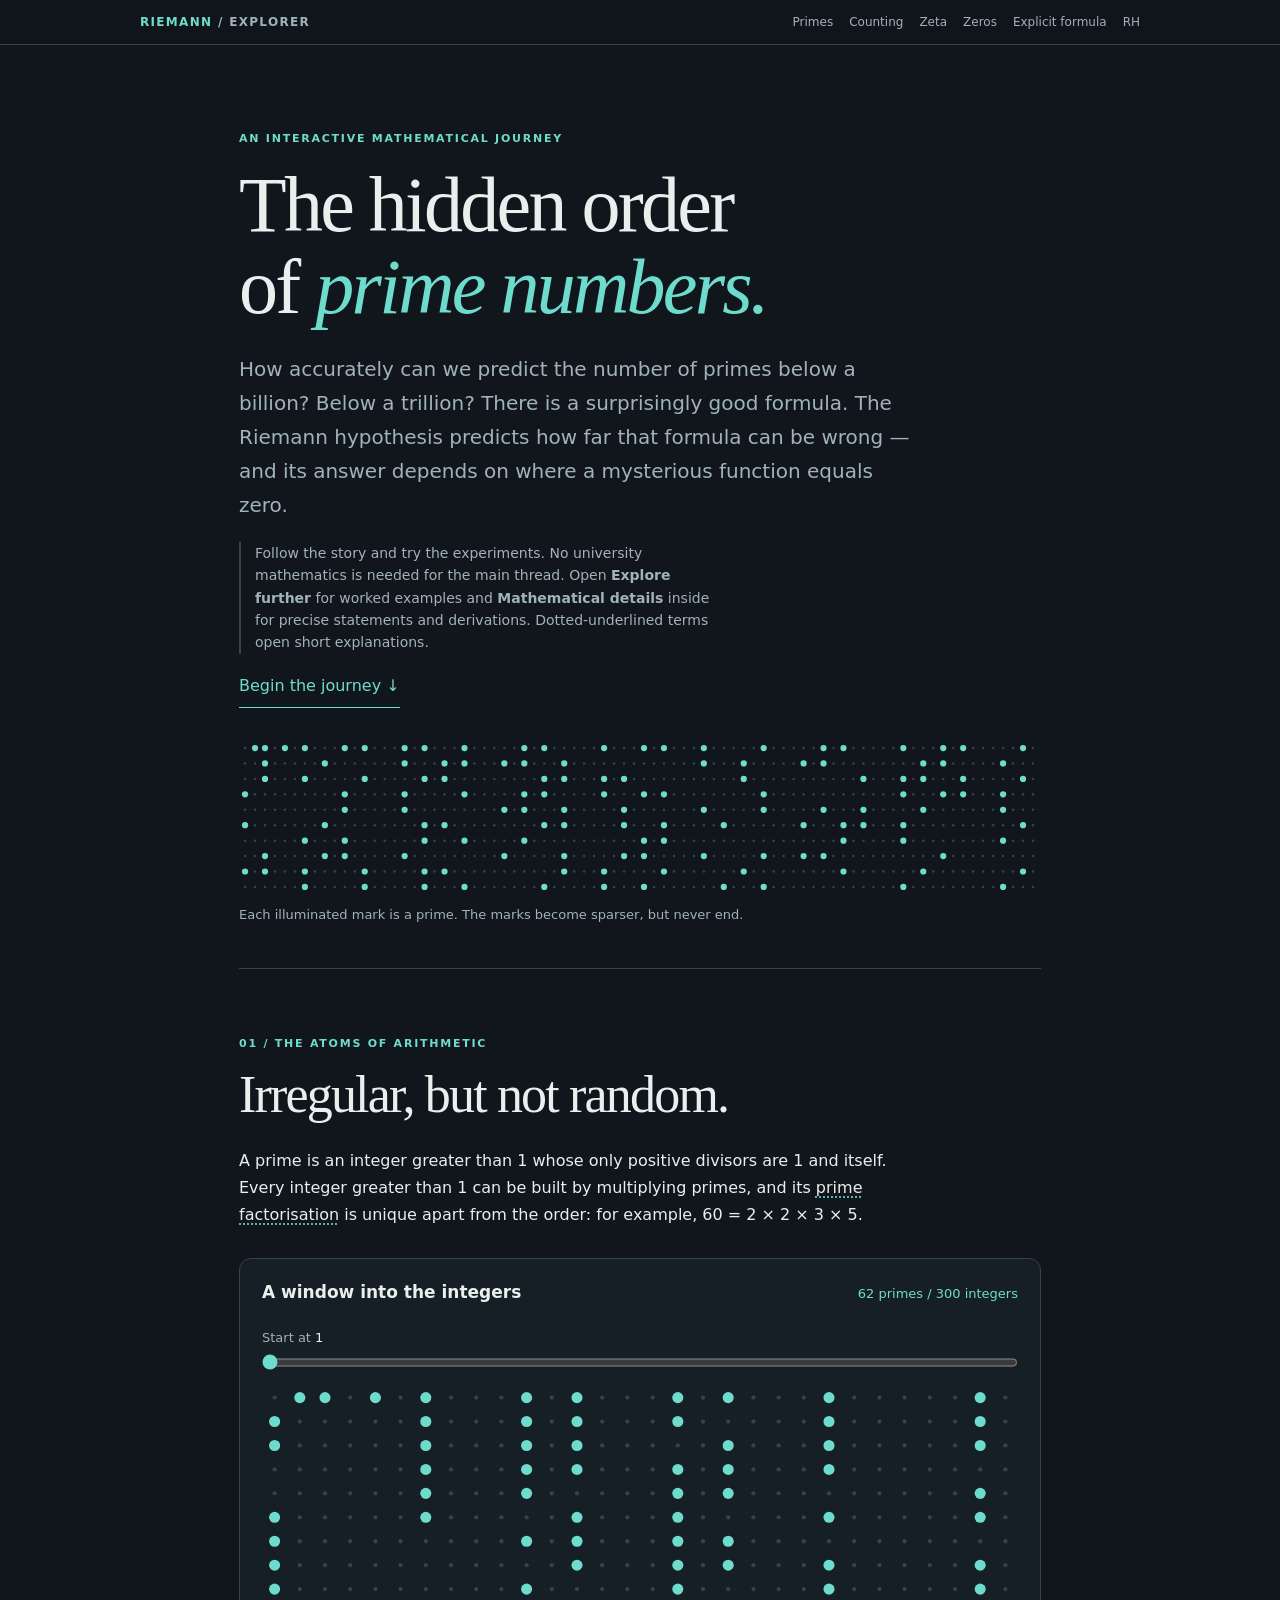
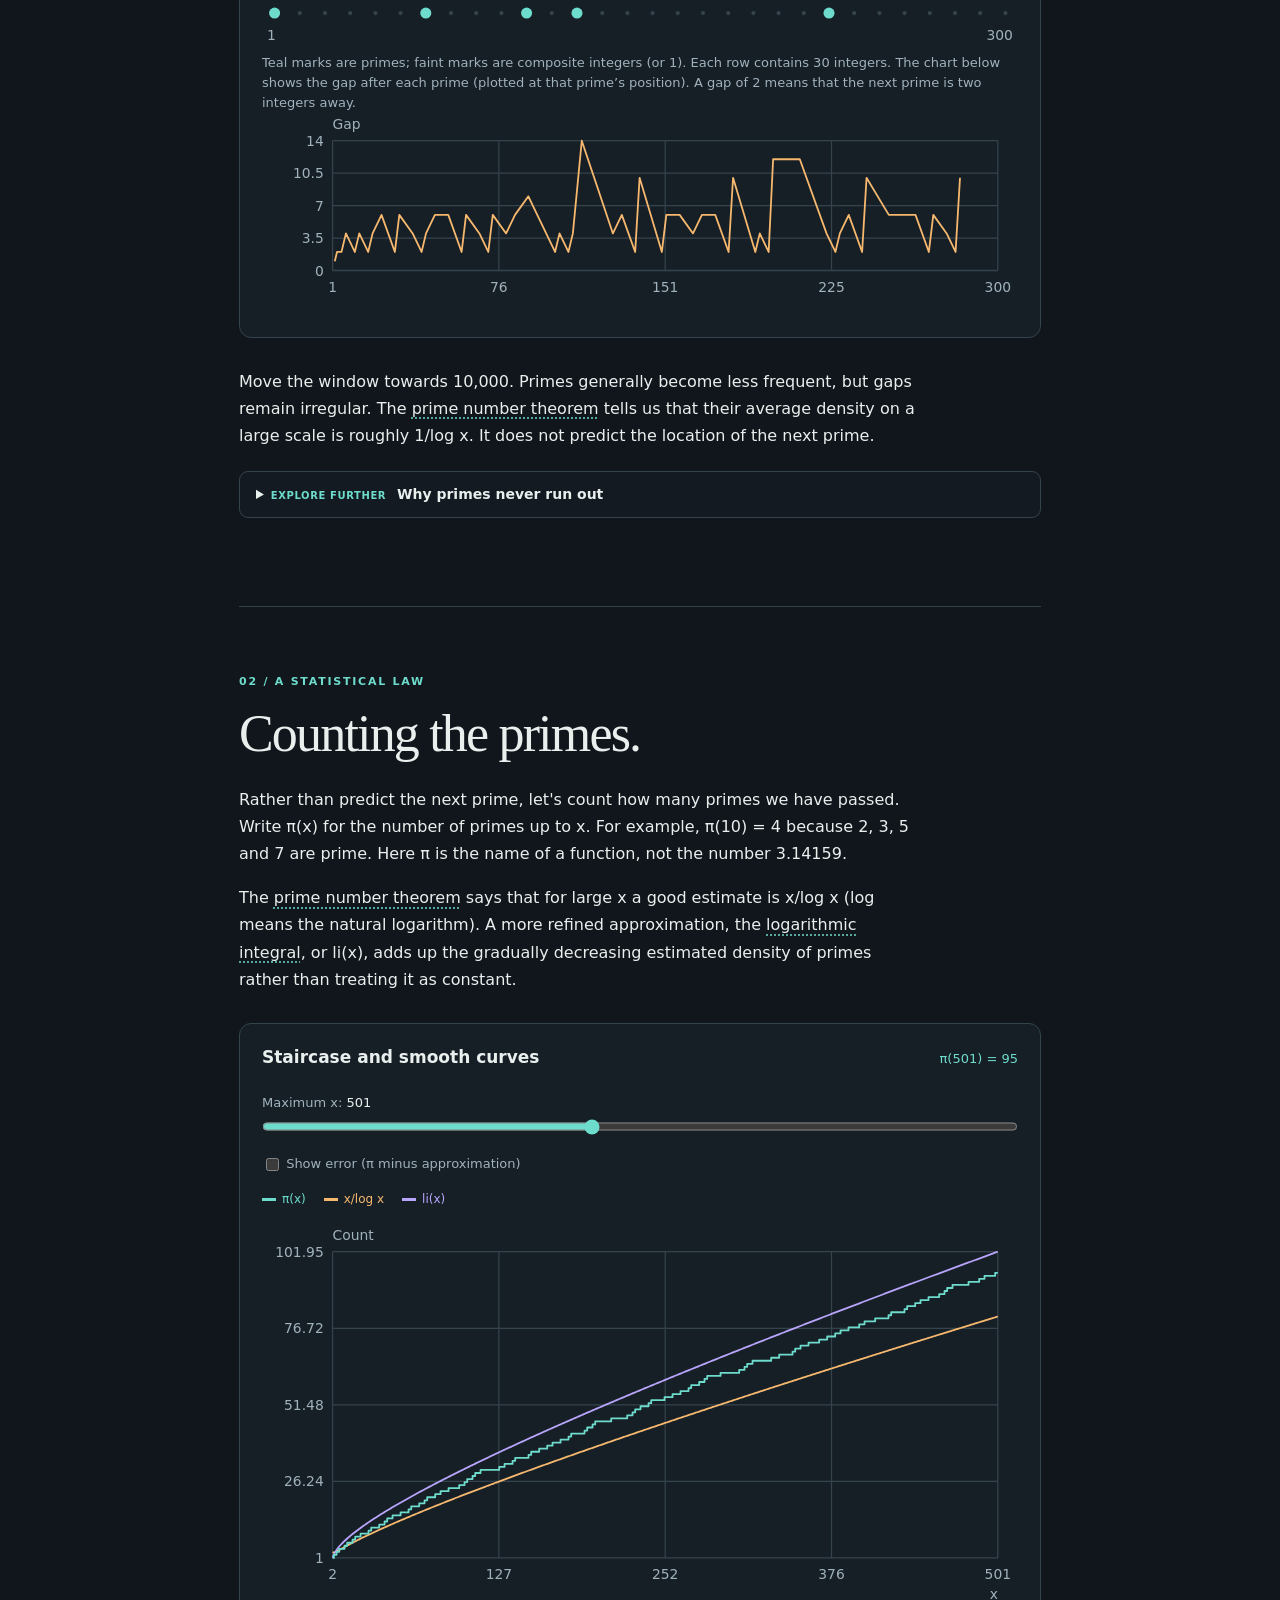
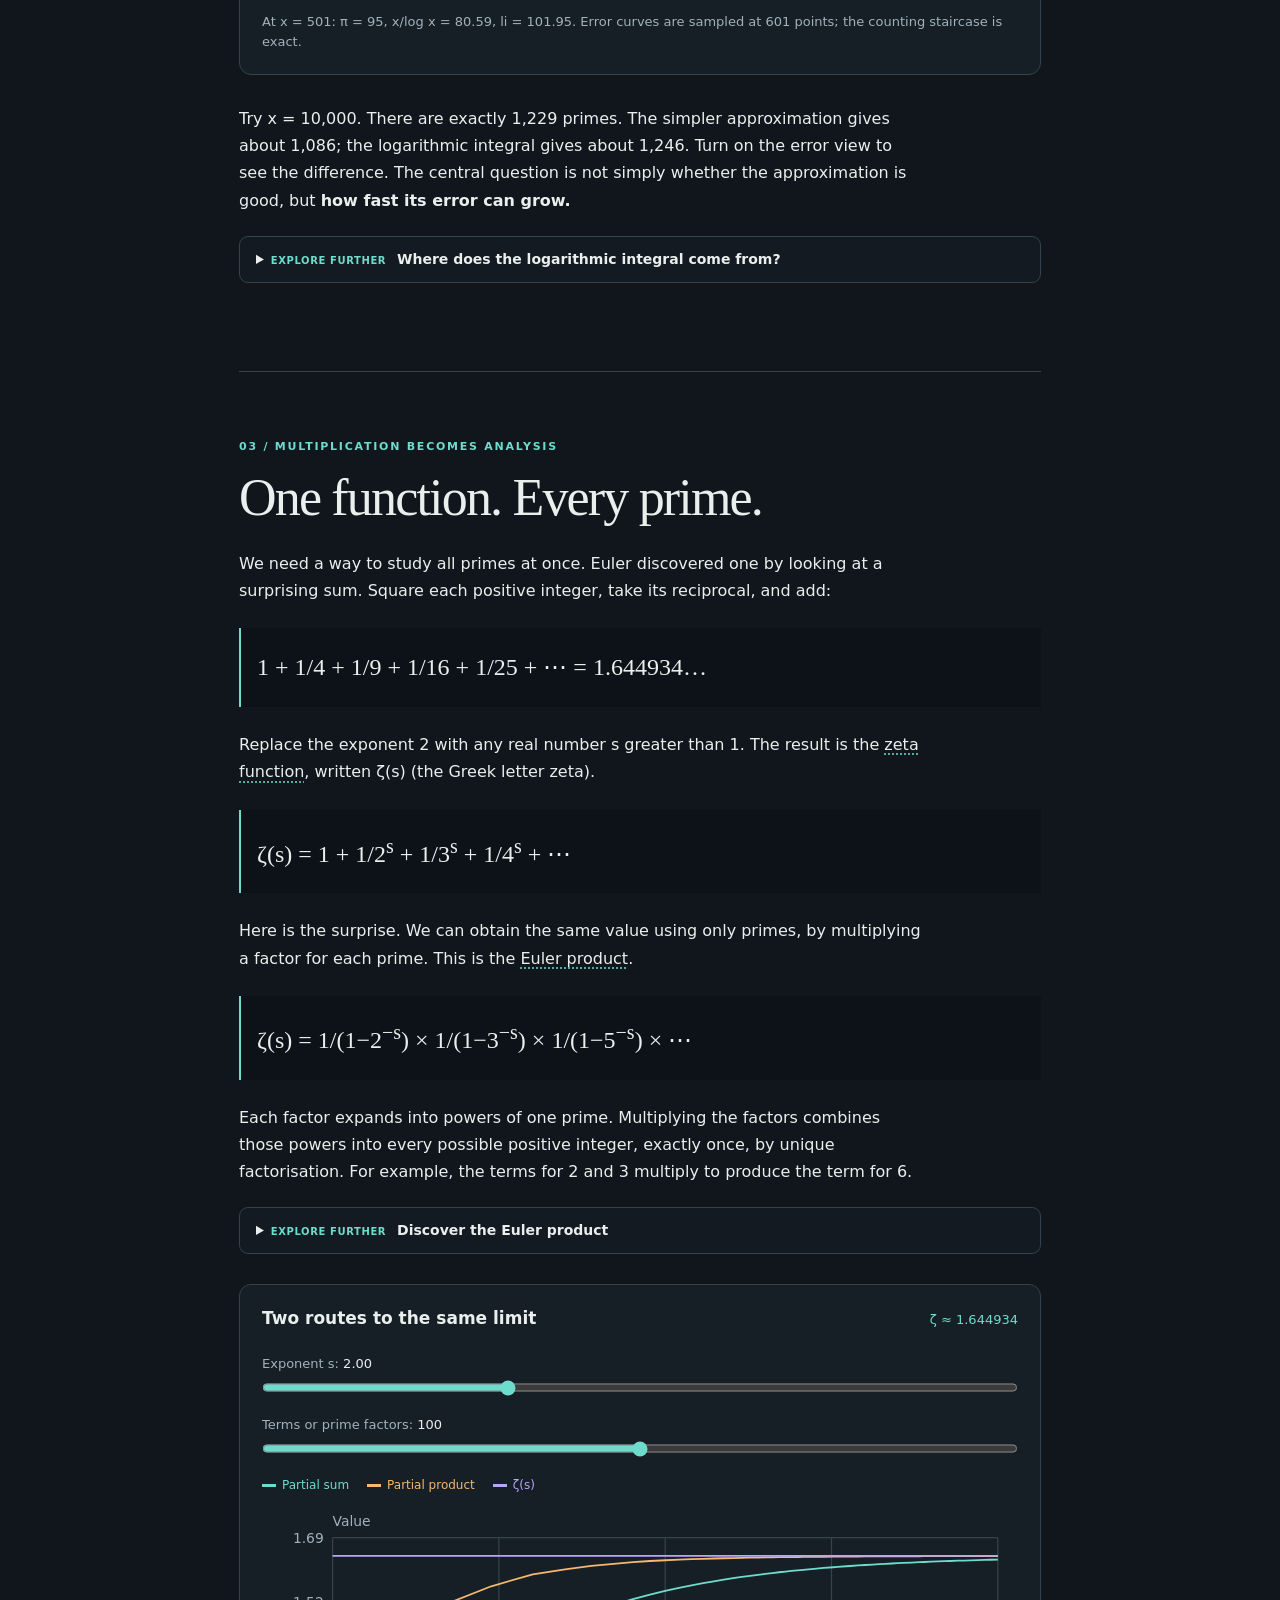
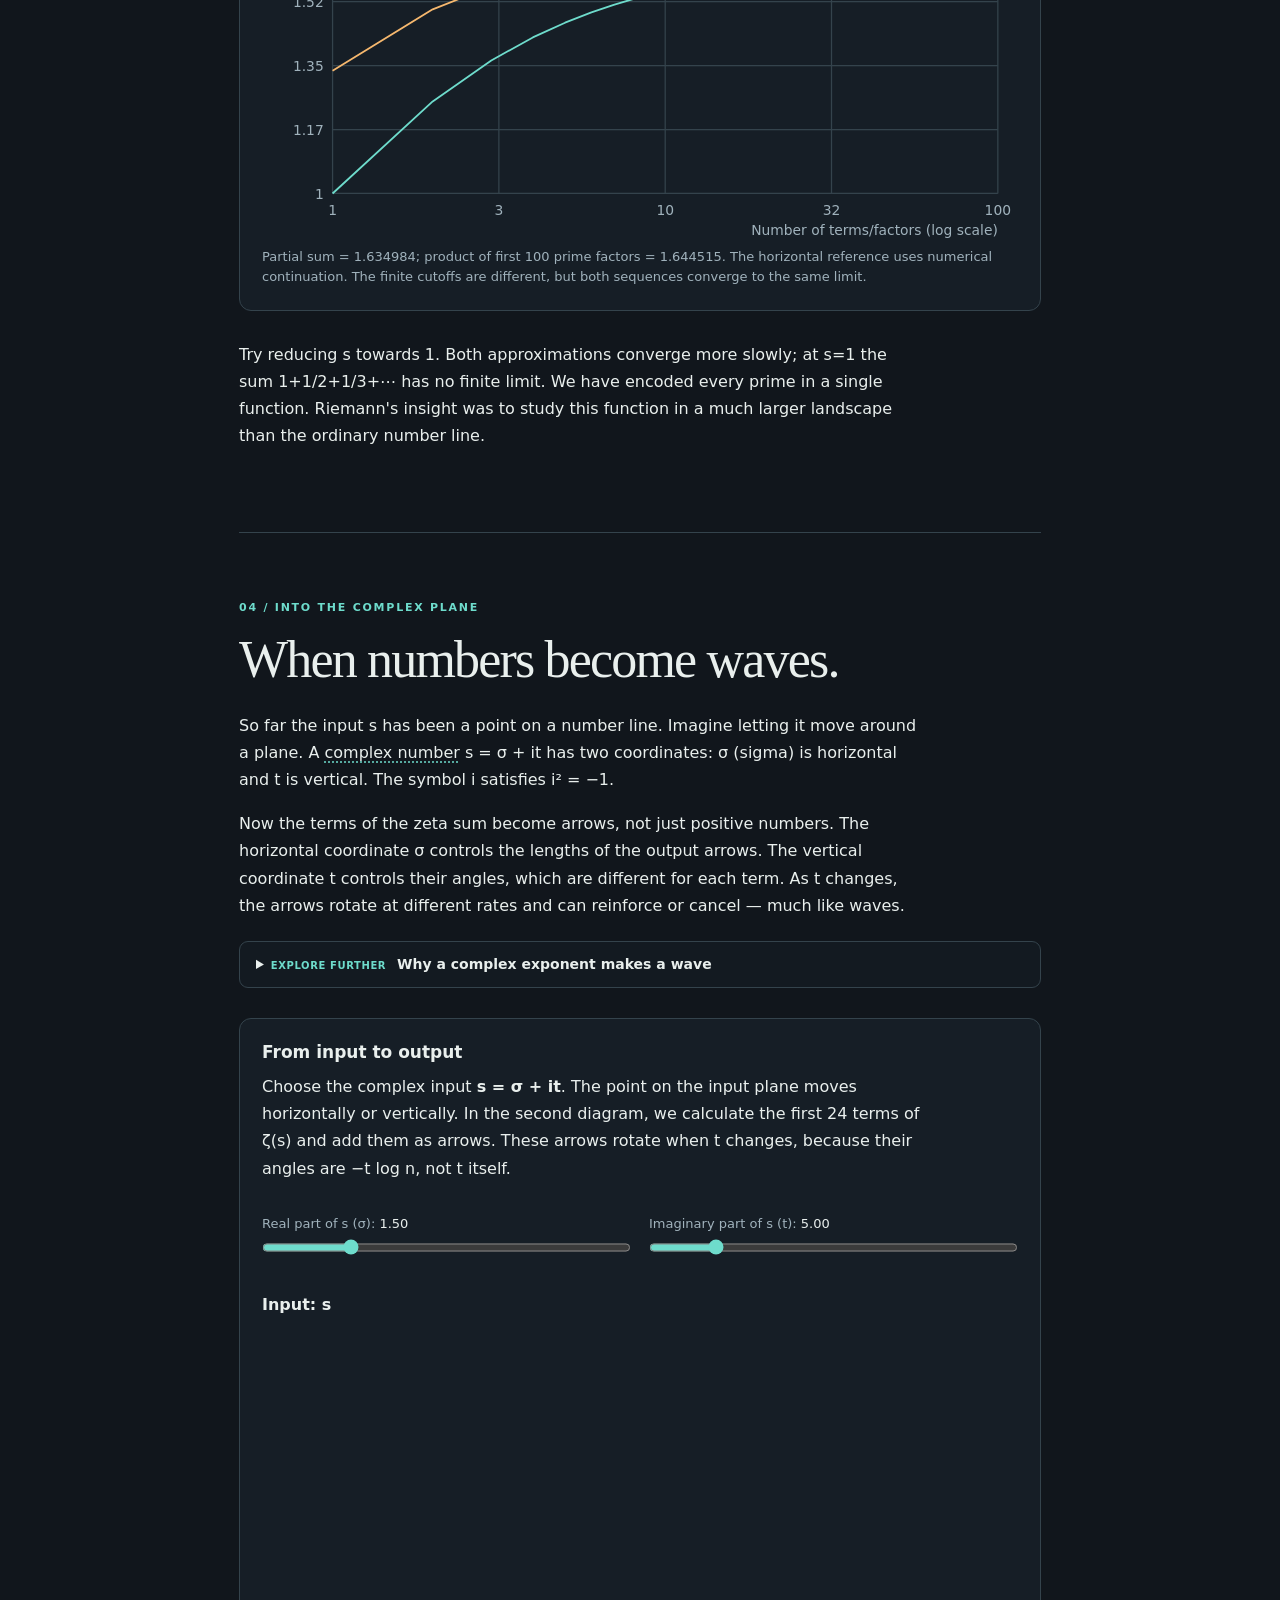
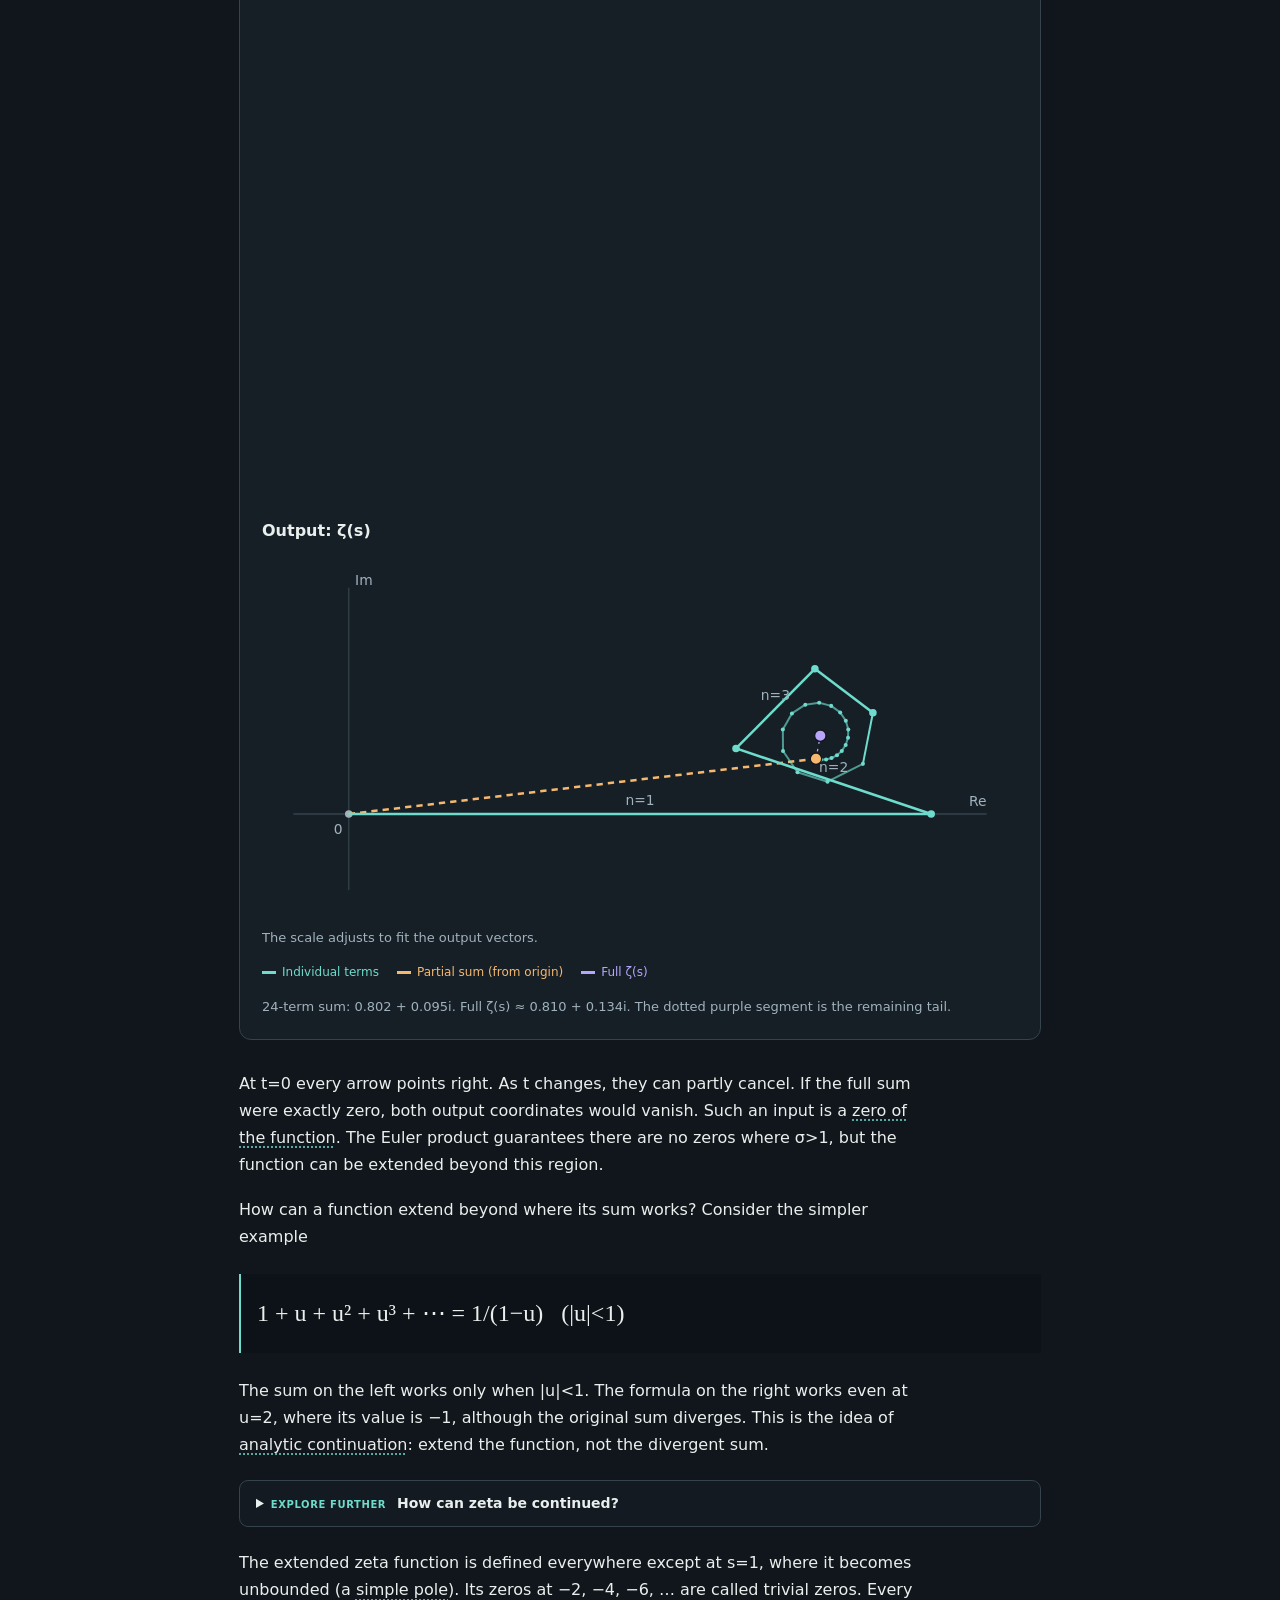
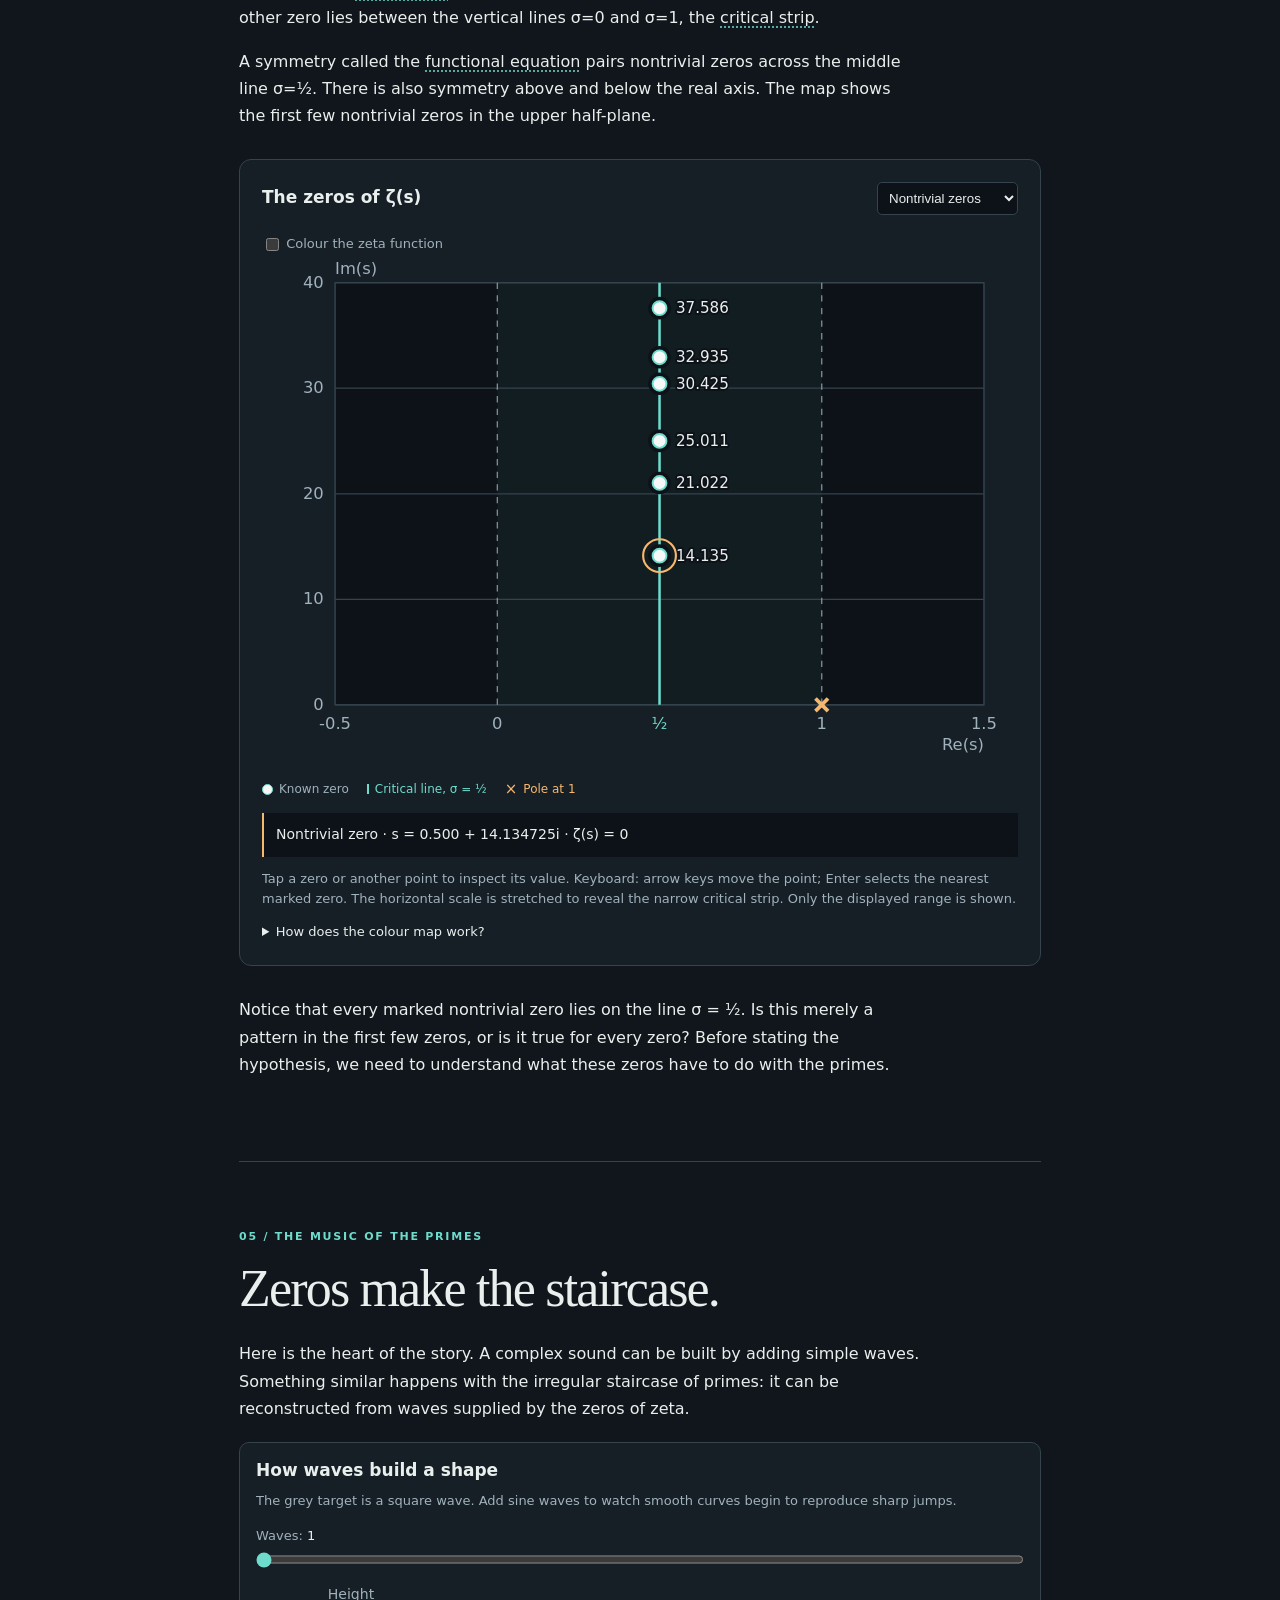
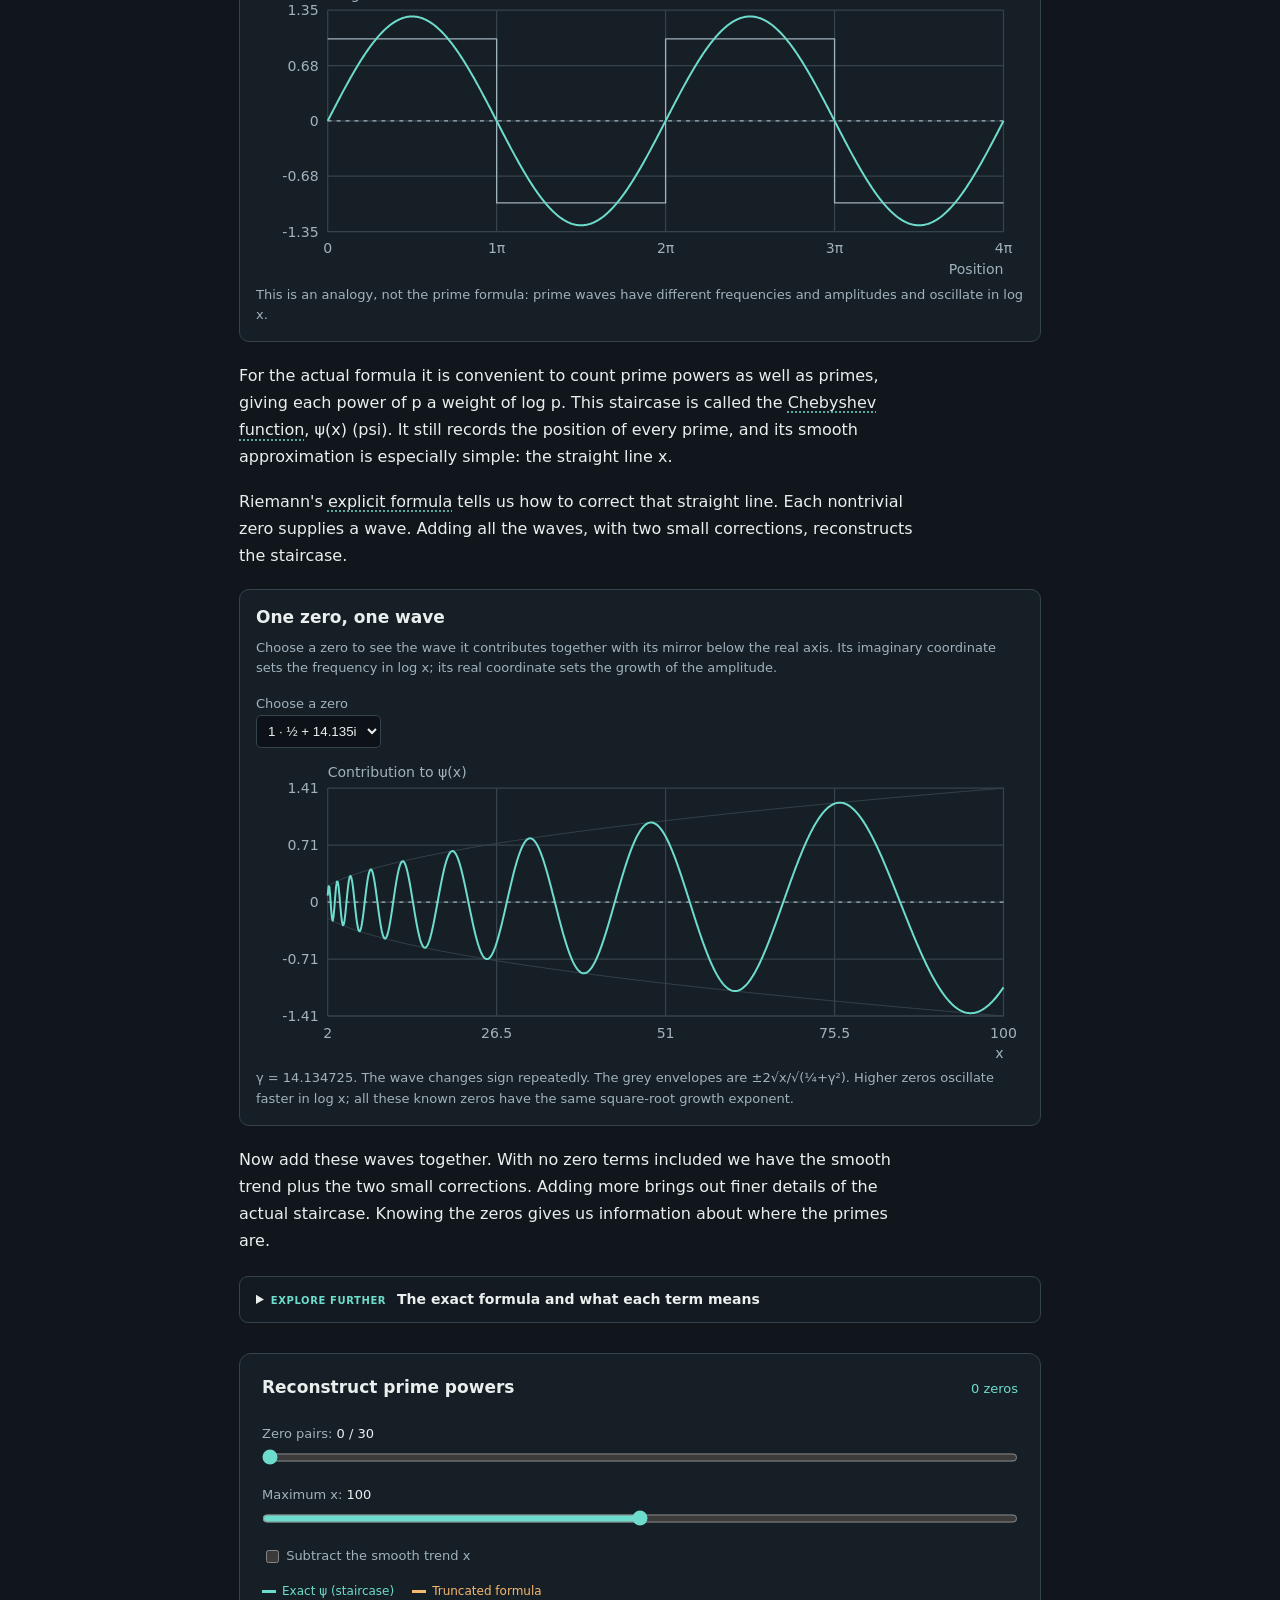
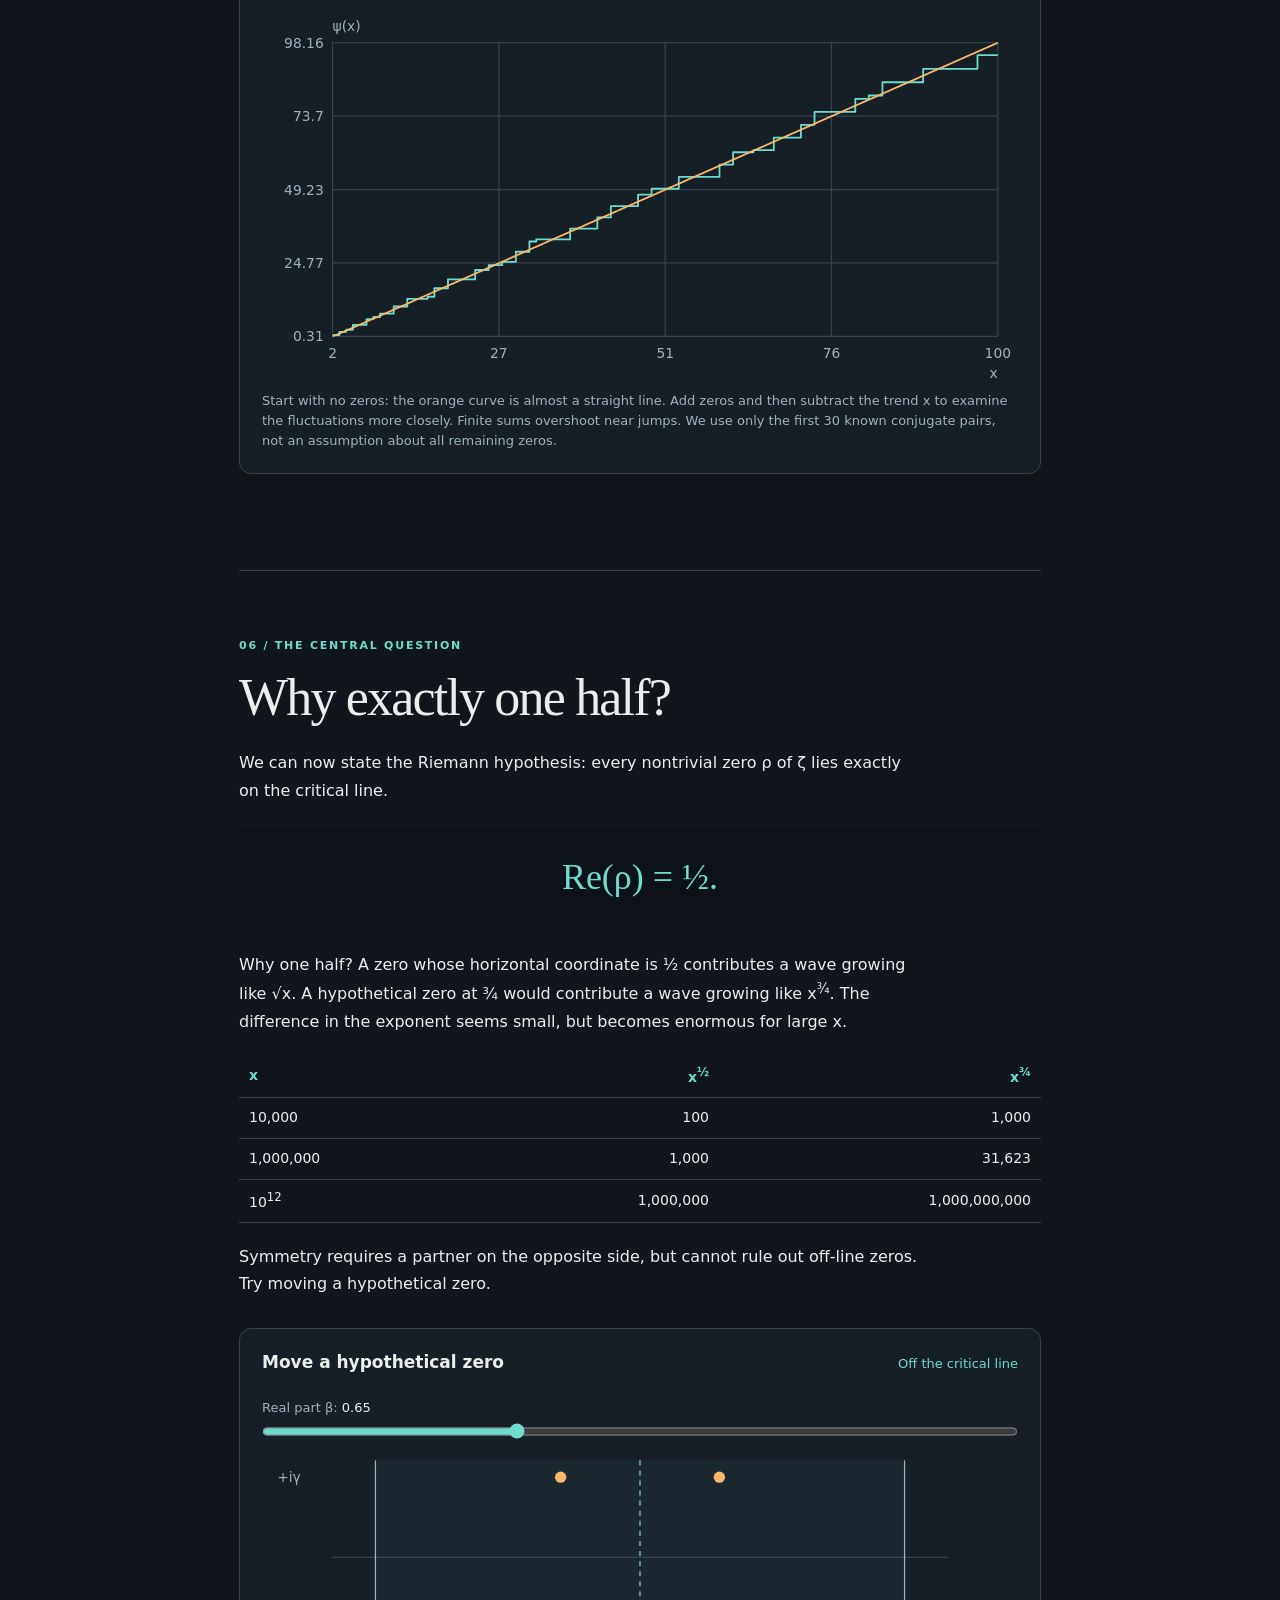
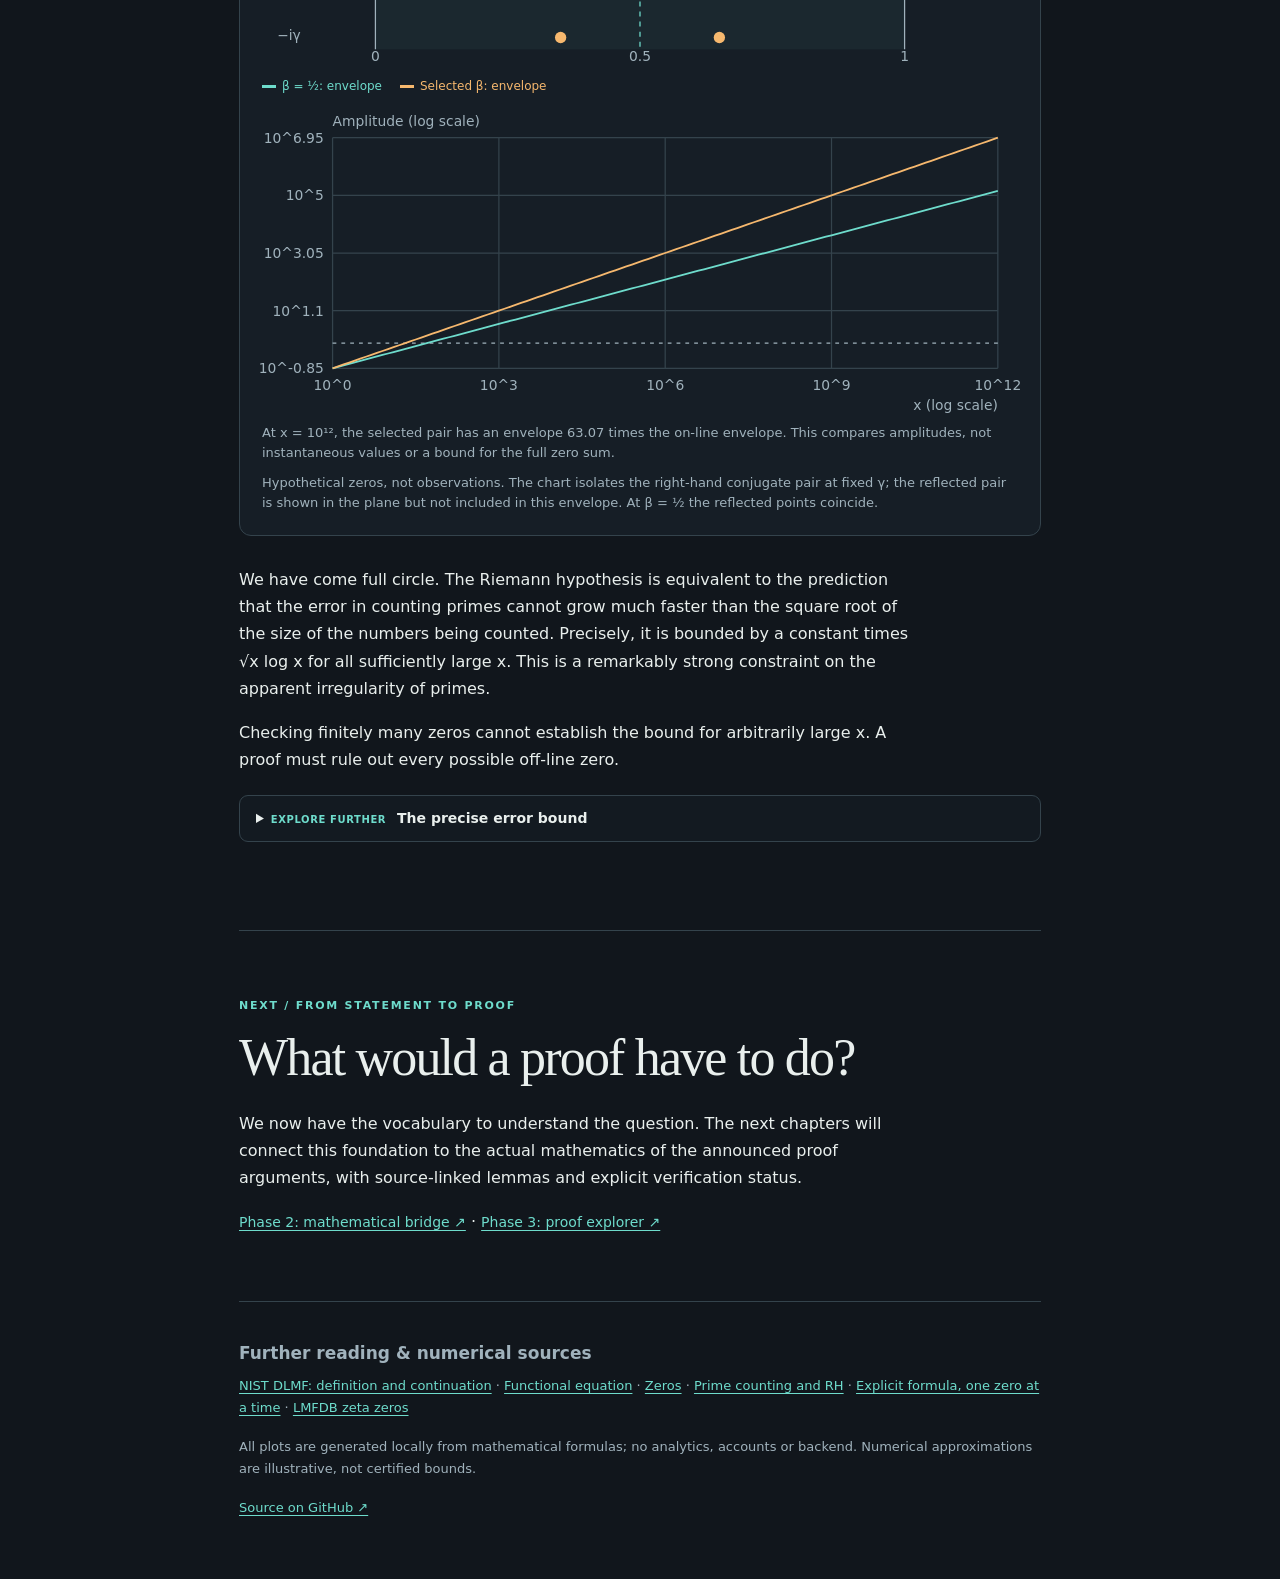
==== commit 717a4dfb: "Distinguish complex input from zeta output" ====
--- a/index.html
+++ b/index.html
@@ -10,7 +10,7 @@
 <section id="euler"><div class="eyebrow">03 / MULTIPLICATION BECOMES ANALYSIS</div><h2>One function. Every prime.</h2><p>We need a way to study all primes at once. Euler discovered one by looking at a surprising sum. Square each positive integer, take its reciprocal, and add:</p><div class="equation">1 + 1/4 + 1/9 + 1/16 + 1/25 + ⋯ = 1.644934…</div><p>Replace the exponent 2 with any real number s greater than 1. The result is the <a class="concept" data-concept="zeta" href="https://dlmf.nist.gov/25.2">zeta function</a>, written ζ(s) (the Greek letter zeta).</p><div class="equation">ζ(s) = 1 + 1/2<sup>s</sup> + 1/3<sup>s</sup> + 1/4<sup>s</sup> + ⋯</div><p>Here is the surprise. We can obtain the same value using only primes, by multiplying a factor for each prime. This is the <a class="concept" data-concept="euler" href="https://dlmf.nist.gov/25.2">Euler product</a>.</p><div class="equation">ζ(s) = 1/(1−2<sup>−s</sup>) × 1/(1−3<sup>−s</sup>) × 1/(1−5<sup>−s</sup>) × ⋯</div><p>Each factor expands into powers of one prime. Multiplying the factors combines those powers into every possible positive integer, exactly once, by unique factorisation. For example, the terms for 2 and 3 multiply to produce the term for 6.</p><details class="depth"><summary><span class="depth-tag">Explore further</span> Discover the Euler product</summary><div class="depth-content"><p>Set s=2 and use only primes 2 and 3. Their factors are the <a class="concept" data-concept="geometric" href="https://en.wikipedia.org/wiki/Geometric_series">geometric series</a> 1+1/4+1/16+⋯ and 1+1/9+1/81+⋯. Select a term from each to form a number 2ᵃ3ᵇ.</p><div class="mini-lab"><div class="control-pair"><div><label for="factor-a">Power of 2: <output id="factor-a-val"></output></label><input type="range" id="factor-a" min="0" max="5" value="2" step="1"></div><div><label for="factor-b">Power of 3: <output id="factor-b-val"></output></label><input type="range" id="factor-b" min="0" max="4" value="1" step="1"></div></div><svg id="factor-grid" viewBox="0 0 600 255" role="img" aria-label="Distinct integers made of powers of two and three"></svg><p class="readout" id="factor-detail"></p></div><p>5 is missing. Include its factor and it appears, together with 10, 15 and 30. In the limit every positive integer appears once.</p><details class="derivation"><summary>Mathematical details</summary><div class="depth-content"><p>For complex s with σ=Re(s)&gt;1, the series converges absolutely since |n<sup>−s</sup>|=n<sup>−σ</sup>. For a finite set of primes P, absolute convergence permits expansion:</p><div class="equation">∏<sub>p∈P</sub>(1−p<sup>−s</sup>)<sup>−1</sup> = ∑<sub>n: p|n ⇒ p∈P</sub> n<sup>−s</sup>.</div><p>Let P exhaust the primes and use dominated convergence. Also ∑<sub>p,k≥1</sub>p<sup>−ks</sup>/k converges absolutely and locally uniformly. Its exponential equals ζ(s), proving nonvanishing in σ&gt;1 and justifying logarithmic differentiation later. <a href="https://dlmf.nist.gov/25.2" target="_blank" rel="noopener">NIST DLMF: Euler product ↗</a></p></div></details></div></details><div class="lab"><div class="labhead"><h3>Two routes to the same limit</h3><output id="euler-stat"></output></div><label for="euler-s">Exponent s: <output id="euler-s-val"></output></label><input id="euler-s" type="range" min="1.05" max="4" step=".05" value="2"><label for="euler-n">Terms or prime factors: <output id="euler-n-val"></output></label><input id="euler-n" type="range" min="1" max="3" step=".01" value="2"><div class="legend"><span class="a">Partial sum</span><span class="b">Partial product</span><span class="c">ζ(s)</span></div><svg id="euler-plot" viewBox="0 0 600 260" role="img" aria-label="Partial Euler product and series"></svg><p class="fine" id="euler-detail"></p></div>
 <p>Try reducing s towards 1. Both approximations converge more slowly; at s=1 the sum 1+1/2+1/3+⋯ has no finite limit. We have encoded every prime in a single function. Riemann's insight was to study this function in a much larger landscape than the ordinary number line.</p></section>
 <section id="complex"><div class="eyebrow">04 / INTO THE COMPLEX PLANE</div><h2>When numbers become waves.</h2>
-<p>So far the input s has been a point on a number line. Imagine letting it move around a plane. A <a class="concept" data-concept="complex" href="https://en.wikipedia.org/wiki/Complex_number">complex number</a> s = σ + it has two coordinates: σ (sigma) is horizontal and t is vertical. The symbol i satisfies i² = −1.</p><p>Now the terms of the zeta sum become arrows, not just positive numbers. The horizontal coordinate σ controls their lengths. The vertical coordinate t controls their directions. As t changes, the arrows rotate at different rates and can reinforce or cancel — much like waves.</p><details class="depth"><summary><span class="depth-tag">Explore further</span> Why a complex exponent makes a wave</summary><div class="depth-content"><p><a class="concept" data-concept="exp" href="https://en.wikipedia.org/wiki/Euler%27s_formula">Euler's formula</a> says exp(iθ)=cos θ+i sin θ, an arrow of length 1 at angle θ. Therefore</p><div class="equation">n<sup>−s</sup> = n<sup>−σ</sup>[cos(t log n) − i sin(t log n)].</div><p>The second term has length 2<sup>−σ</sup> and angle −t log 2; the third has length 3<sup>−σ</sup> and angle −t log 3. They turn at different rates. The logarithmic scale will reappear when we reconstruct the primes.</p><details class="derivation"><summary>Mathematical details</summary><div class="depth-content"><p>For σ&gt;1, ζ(σ+it) is exactly the Fourier transform (negative-exponential convention) of the finite measure ∑<sub>n≥1</sub>n<sup>−σ</sup>δ<sub>log n</sub>. The variable t probes oscillations on a logarithmic scale. This identity does not alone justify continuing the divergent series into σ≤1, or establish the explicit formula.</p></div></details></div></details><div class="lab"><h3>Adding the vectors</h3><p class="fine lead">The first 24 terms of the zeta series. Change t to watch the terms reinforce or cancel one another. Change σ to control how quickly the terms shrink.</p><div class="control-pair"><div><label for="vec-s">Real part σ: <output id="vec-s-val"></output></label><input id="vec-s" type="range" min="1.05" max="3" step=".05" value="1.5"></div><div><label for="vec-t">Imaginary part t: <output id="vec-t-val"></output></label><input id="vec-t" type="range" min="0" max="30" step=".05" value="5"></div></div><svg id="vector" viewBox="0 0 600 280" role="img" aria-label="Head-to-tail addition of the first 24 complex zeta terms"></svg><div class="legend"><span class="a">Individual terms</span><span class="b">Partial sum (from origin)</span><span class="c">Full ζ(s)</span></div><p class="fine" id="vector-detail"></p></div>
+<p>So far the input s has been a point on a number line. Imagine letting it move around a plane. A <a class="concept" data-concept="complex" href="https://en.wikipedia.org/wiki/Complex_number">complex number</a> s = σ + it has two coordinates: σ (sigma) is horizontal and t is vertical. The symbol i satisfies i² = −1.</p><p>Now the terms of the zeta sum become arrows, not just positive numbers. The horizontal coordinate σ controls the lengths of the output arrows. The vertical coordinate t controls their angles, which are different for each term. As t changes, the arrows rotate at different rates and can reinforce or cancel — much like waves.</p><details class="depth"><summary><span class="depth-tag">Explore further</span> Why a complex exponent makes a wave</summary><div class="depth-content"><p><a class="concept" data-concept="exp" href="https://en.wikipedia.org/wiki/Euler%27s_formula">Euler's formula</a> says exp(iθ)=cos θ+i sin θ, an arrow of length 1 at angle θ. Therefore</p><div class="equation">n<sup>−s</sup> = n<sup>−σ</sup>[cos(t log n) − i sin(t log n)].</div><p>The second term has length 2<sup>−σ</sup> and angle −t log 2; the third has length 3<sup>−σ</sup> and angle −t log 3. They turn at different rates. The logarithmic scale will reappear when we reconstruct the primes.</p><details class="derivation"><summary>Mathematical details</summary><div class="depth-content"><p>For σ&gt;1, ζ(σ+it) is exactly the Fourier transform (negative-exponential convention) of the finite measure ∑<sub>n≥1</sub>n<sup>−σ</sup>δ<sub>log n</sub>. The variable t probes oscillations on a logarithmic scale. This identity does not alone justify continuing the divergent series into σ≤1, or establish the explicit formula.</p></div></details></div></details><div class="lab"><h3>From input to output</h3><p>Choose the complex input <strong>s = σ + it</strong>. The point on the input plane moves horizontally or vertically. In the second diagram, we calculate the first 24 terms of ζ(s) and add them as arrows. These arrows rotate when t changes, because their angles are −t log n, not t itself.</p><div class="control-pair"><div><label for="vec-s">Real part of s (σ): <output id="vec-s-val"></output></label><input id="vec-s" type="range" min="1.05" max="3" step=".05" value="1.5"></div><div><label for="vec-t">Imaginary part of s (t): <output id="vec-t-val"></output></label><input id="vec-t" type="range" min="0" max="30" step=".05" value="5"></div></div><div class="complex-stage"><div class="plane-panel"><h4>Input: s</h4><svg id="vector-input" viewBox="0 0 300 300" role="img" aria-label="Input complex plane, horizontal real part and vertical imaginary part"></svg><p class="fine" id="vector-input-detail"></p></div><div class="plane-panel"><h4>Output: ζ(s)</h4><svg id="vector" viewBox="0 0 600 280" role="img" aria-label="Output plane: head-to-tail sum of the first 24 complex zeta terms"></svg><p class="fine">The scale adjusts to fit the output vectors.</p></div></div><div class="legend"><span class="a">Individual terms</span><span class="b">Partial sum (from origin)</span><span class="c">Full ζ(s)</span></div><p class="fine" id="vector-detail"></p></div>
 <p>At t=0 every arrow points right. As t changes, they can partly cancel. If the full sum were exactly zero, both output coordinates would vanish. Such an input is a <a class="concept" data-concept="zero" href="https://dlmf.nist.gov/25.10">zero of the function</a>. The Euler product guarantees there are no zeros where σ&gt;1, but the function can be extended beyond this region.</p><p>How can a function extend beyond where its sum works? Consider the simpler example</p><div class="equation">1 + u + u² + u³ + ⋯ = 1/(1−u) &nbsp; (|u|&lt;1)</div><p>The sum on the left works only when |u|&lt;1. The formula on the right works even at u=2, where its value is −1, although the original sum diverges. This is the idea of <a class="concept" data-concept="continuation" href="https://dlmf.nist.gov/25.2">analytic continuation</a>: extend the function, not the divergent sum.</p><details class="depth"><summary><span class="depth-tag">Explore further</span> How can zeta be continued?</summary><div class="depth-content"><p>Instead of adding all the terms, alternate their signs. For real s&gt;0 the alternating sum converges. At s=1 it gives 1−1/2+1/3−1/4+⋯=log 2.</p><div class="equation">η(s)=1−2<sup>−s</sup>+3<sup>−s</sup>−4<sup>−s</sup>+⋯</div><p>Separating the even terms of the original sum gives η(s)=(1−2<sup>1−s</sup>)ζ(s). Where the denominator is nonzero, the quotient provides a formula for ζ in a larger region.</p><details class="derivation"><summary>Mathematical details</summary><div class="depth-content"><p>For Re(s)&gt;1, summation by parts gives ζ(s)=s∫<sub>1</sub><sup>∞</sup>⌊x⌋x<sup>−s−1</sup>dx. Write ⌊x⌋=x−{x}:</p><div class="equation">ζ(s)=s/(s−1)−s∫<sub>1</sub><sup>∞</sup>{x}x<sup>−s−1</sup>dx.</div><p>The integral converges locally uniformly for Re(s)&gt;0, giving a meromorphic continuation with residue 1 at s=1. Euler–Maclaurin summation extends it to the whole plane without further poles. The identity theorem ensures uniqueness; apparent nonreal singularities of the eta quotient in this region are removable.</p><div class="equation">ξ(s)=½s(s−1)π<sup>−s/2</sup>Γ(s/2)ζ(s)</div><p>The completed function ξ is entire, satisfies ξ(s)=ξ(1−s) and ξ(s̄) = ξ(s)̄, and its zeros are precisely the nontrivial zeros of ζ. Gamma factors explain the negative even zeros. Nonvanishing on Re(s)=1 is a substantive theorem, not a consequence of the symmetry alone. <a href="https://dlmf.nist.gov/25.4" target="_blank" rel="noopener">NIST DLMF: functional equation ↗</a> · <a href="https://dlmf.nist.gov/25.10" target="_blank" rel="noopener">Zeros ↗</a></p></div></details></div></details><p>The extended zeta function is defined everywhere except at s=1, where it becomes unbounded (a <a class="concept" data-concept="pole" href="https://en.wikipedia.org/wiki/Pole_(complex_analysis)">simple pole</a>). Its zeros at −2, −4, −6, … are called trivial zeros. Every other zero lies between the vertical lines σ=0 and σ=1, the <a class="concept" data-concept="strip" href="https://dlmf.nist.gov/25.10">critical strip</a>.</p><p>A symmetry called the <a class="concept" data-concept="functional" href="https://dlmf.nist.gov/25.4">functional equation</a> pairs nontrivial zeros across the middle line σ=½. There is also symmetry above and below the real axis. The map shows the first few nontrivial zeros in the upper half-plane.</p><div class="lab"><div class="labhead"><h3>The zeros of ζ(s)</h3><select id="domain-mode" aria-label="Region of the complex plane"><option value="strip">Nontrivial zeros</option><option value="real">Near the real axis</option></select></div><div class="toggle"><label><input id="domain-colors" type="checkbox"> Colour the zeta function</label></div><svg id="domain" viewBox="0 0 600 405" tabindex="0" role="img" aria-label="Map of known zeta zeros; tap a point or use arrow keys to inspect" aria-describedby="domain-detail domain-guide"></svg><div class="legend"><span class="zero-key">Known zero</span><span class="a line-key">Critical line, σ = ½</span><span class="b pole-key">Pole at 1</span></div><p id="domain-detail" class="readout" aria-live="polite"></p><p class="fine" id="domain-guide">Tap a zero or another point to inspect its value. Keyboard: arrow keys move the point; Enter selects the nearest marked zero. The horizontal scale is stretched to reveal the narrow critical strip. Only the displayed range is shown.</p><details class="small-detail"><summary>How does the colour map work?</summary><p>Hue shows the argument (angle) of ζ(s); brightness increases with its modulus (distance from zero). Dark spots surrounded by changing colours are zeros. The numerical continuation uses Euler–Maclaurin summation. Markers are independently tabulated zeros, not zeros inferred from the colours.</p></details></div>
 <p>Notice that every marked nontrivial zero lies on the line σ = ½. Is this merely a pattern in the first few zeros, or is it true for every zero? Before stating the hypothesis, we need to understand what these zeros have to do with the primes.</p></section>
 <section id="music"><div class="eyebrow">05 / THE MUSIC OF THE PRIMES</div><h2>Zeros make the staircase.</h2><p>Here is the heart of the story. A complex sound can be built by adding simple waves. Something similar happens with the irregular staircase of primes: it can be reconstructed from waves supplied by the zeros of zeta.</p><div class="mini-lab wave-demo"><h3>How waves build a shape</h3><p class="fine lead">The grey target is a square wave. Add sine waves to watch smooth curves begin to reproduce sharp jumps.</p><label for="fourier-n">Waves: <output id="fourier-n-val"></output></label><input type="range" id="fourier-n" min="1" max="25" step="1" value="1"><svg id="fourier-plot" viewBox="0 0 600 230" role="img" aria-label="Fourier reconstruction of square wave"></svg><p class="fine">This is an analogy, not the prime formula: prime waves have different frequencies and amplitudes and oscillate in log x.</p></div><p>For the actual formula it is convenient to count prime powers as well as primes, giving each power of p a weight of log p. This staircase is called the <a class="concept" data-concept="psi" href="https://en.wikipedia.org/wiki/Chebyshev_function">Chebyshev function</a>, ψ(x) (psi). It still records the position of every prime, and its smooth approximation is especially simple: the straight line x.</p><p>Riemann's <a class="concept" data-concept="explicit" href="https://dlmf.nist.gov/25.16">explicit formula</a> tells us how to correct that straight line. Each nontrivial zero supplies a wave. Adding all the waves, with two small corrections, reconstructs the staircase.</p><div class="mini-lab"><h3>One zero, one wave</h3><p class="fine lead">Choose a zero to see the wave it contributes together with its mirror below the real axis. Its imaginary coordinate sets the frequency in log x; its real coordinate sets the growth of the amplitude.</p><label for="single-zero">Choose a zero</label><select id="single-zero"><option value="0">1 · ½ + 14.135i</option><option value="1">2 · ½ + 21.022i</option><option value="2">3 · ½ + 25.011i</option><option value="3">4 · ½ + 30.425i</option><option value="4">5 · ½ + 32.935i</option><option value="5">6 · ½ + 37.586i</option></select><svg id="single-wave" viewBox="0 0 600 235" role="img" aria-label="Actual wave contributed by a conjugate pair"></svg><p class="fine" id="single-detail"></p></div><p>Now add these waves together. With no zero terms included we have the smooth trend plus the two small corrections. Adding more brings out finer details of the actual staircase. Knowing the zeros gives us information about where the primes are.</p><details class="depth"><summary><span class="depth-tag">Explore further</span> The exact formula and what each term means</summary><div class="depth-content"><p>The weighted staircase is</p><div class="equation">ψ(x)=∑<sub>pᵏ≤x, k≥1</sub> log p.</div><p>Up to 10, the prime powers are 2, 3, 4, 5, 7, 8 and 9, so ψ(10)=3 log 2+2 log 3+log 5+log 7. Its jumps locate prime powers; retaining only first powers recovers the primes.</p><p>For x&gt;1, the Riemann–von Mangoldt formula is</p><div class="equation">ψ<sub>0</sub>(x)=x−∑<sub>ρ</sub>x<sup>ρ</sup>/ρ−log(2π)−½log(1−x<sup>−2</sup>).</div><p>ψ₀ takes the midpoint at jumps. The sum is over all nontrivial zeros with multiplicity, in symmetric height order. A conjugate pair ρ=β±iγ contributes the real wave</p><div class="equation">−2 Re(x<sup>β+iγ</sup>/(β+iγ)).</div><p>Equivalently, −2x<sup>β</sup>cos(γ log x−arg(β+iγ))/√(β²+γ²). The amplitude grows like x<sup>β</sup>; the angular frequency in log x is γ.</p><details class="derivation"><summary>Mathematical details</summary><div class="depth-content"><p>Logarithmically differentiate the absolutely and locally uniformly convergent Euler product in Re(s)&gt;1:</p><div class="equation">−ζ′(s)/ζ(s)=∑<sub>p,k≥1</sub>(log p)p<sup>−ks</sup>=∑<sub>n≥1</sub>Λ(n)n<sup>−s</sup>.</div><p>Here Λ(pᵏ)=log p for prime powers and Λ(n)=0 otherwise. Perron's inversion formula with c&gt;1 gives the weighted count (half weight at a jump):</p><div class="equation">ψ<sub>0</sub>(x)=lim<sub>T→∞</sub> (1/(2πi))∫<sub>c−iT</sub><sup>c+iT</sup>[−ζ′(s)/ζ(s)]x<sup>s</sup>/s ds.</div><p>The inversion kernel gives the step function of x/n, with value ½ at x=n. Shifting the contour left collects residues: s=1 gives x; a nontrivial zero ρ of multiplicity m gives −mx<sup>ρ</sup>/ρ; s=0 gives −ζ′(0)/ζ(0)=−log(2π); and trivial zeros −2k give x<sup>−2k</sup>/(2k), summing to −½log(1−x<sup>−2</sup>).</p><p>This is a derivation outline, not a substitute for analytic estimates: the contour shift requires heights avoiding zeros and bounds on ζ′/ζ and the displaced integrals. These justify the symmetric limiting sum. The formula does not assume RH. <a href="https://dlmf.nist.gov/25.16" target="_blank" rel="noopener">NIST DLMF: explicit formula ↗</a> · <a href="https://math.ucr.edu/home/baez/mathematical/riemann_explicit_formula/riemann_explicit_formula.html" target="_blank" rel="noopener">John Baez: exposition ↗</a></p></div></details></div></details><div class="lab"><div class="labhead"><h3>Reconstruct prime powers</h3><output id="music-stat"></output></div><label for="music-n">Zero pairs: <output id="music-n-val"></output></label><input id="music-n" type="range" min="0" max="30" step="1" value="0"><label for="music-x">Maximum x: <output id="music-x-val"></output></label><input id="music-x" type="range" min="1.3" max="2.7" step=".01" value="2"><div class="toggle"><label><input id="music-error" type="checkbox"> Subtract the smooth trend x</label></div><div class="legend"><span class="a">Exact ψ (staircase)</span><span class="b">Truncated formula</span></div><svg id="music-plot" viewBox="0 0 600 290" role="img" aria-label="Exact prime-power count and zero-sum approximation"></svg><p class="fine">Start with no zeros: the orange curve is almost a straight line. Add zeros and then subtract the trend x to examine the fluctuations more closely. Finite sums overshoot near jumps. We use only the first 30 known conjugate pairs, not an assumption about all remaining zeros.</p></div></section>
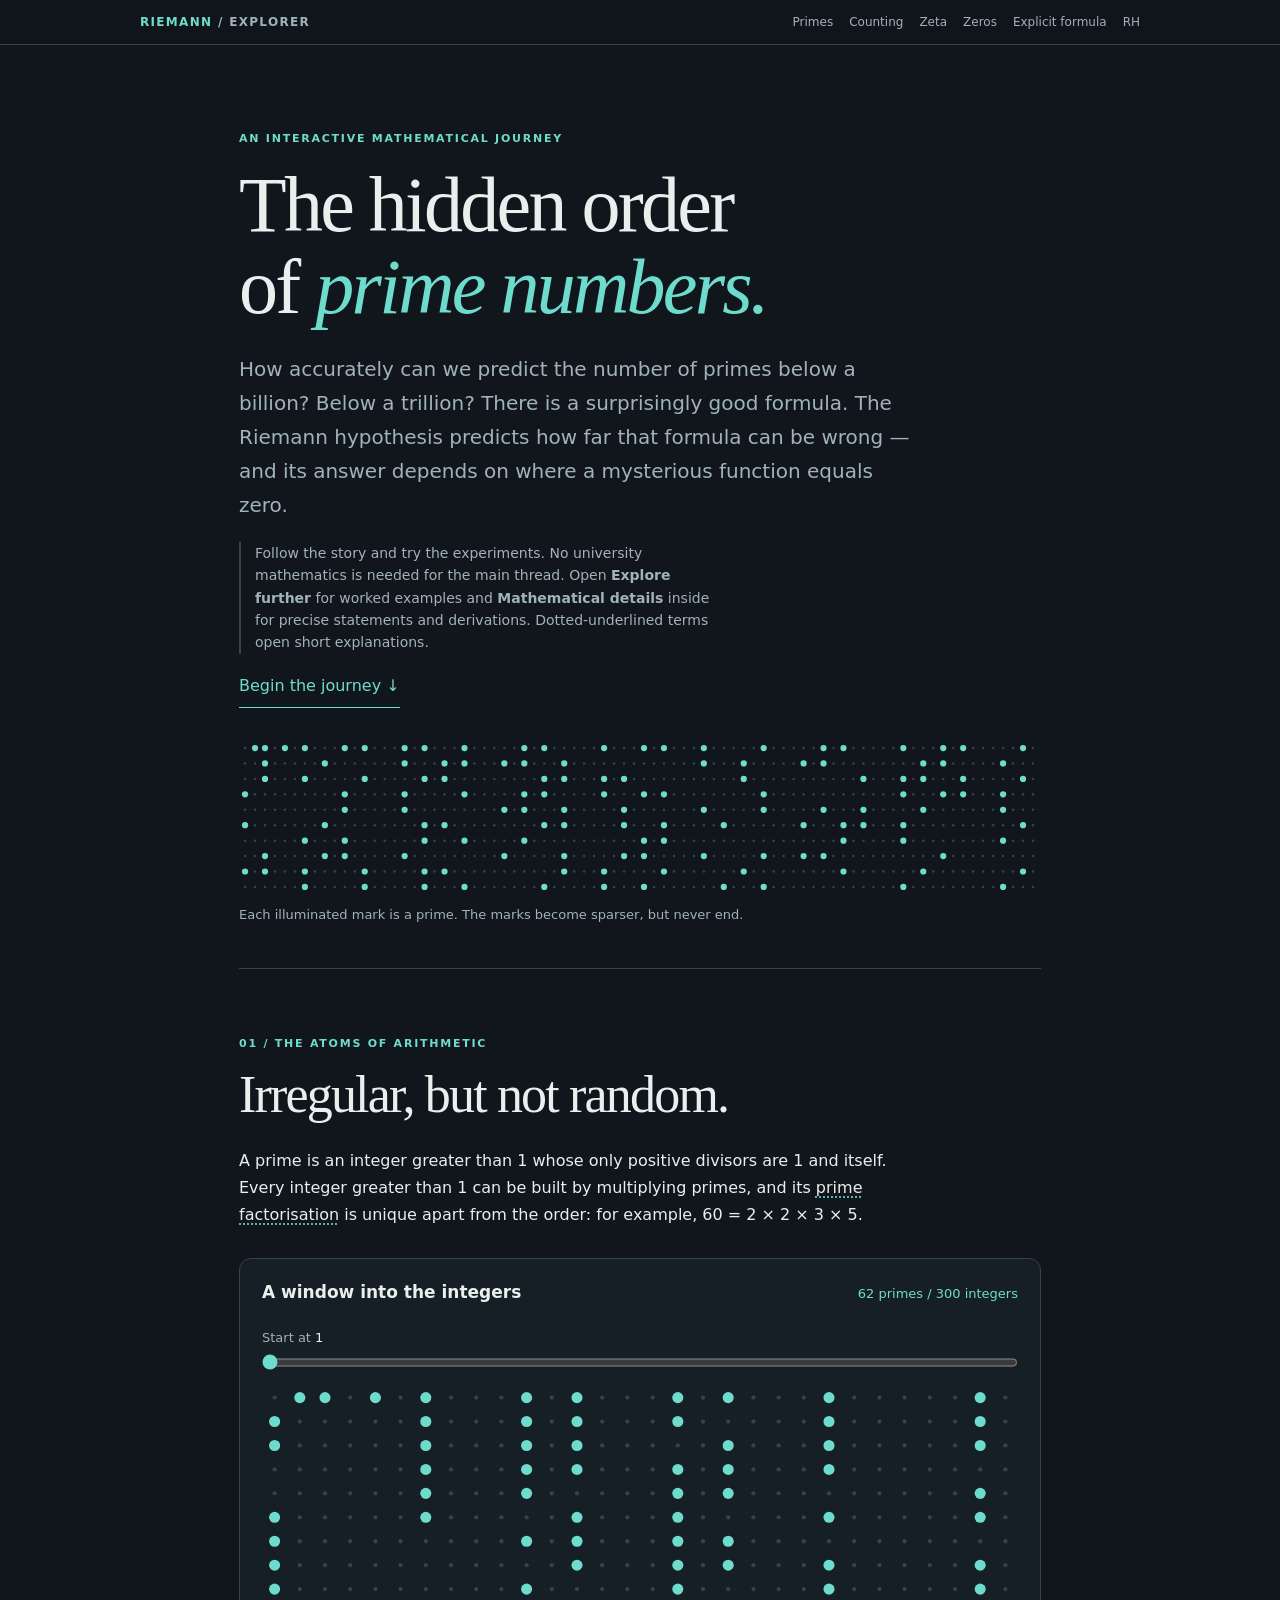
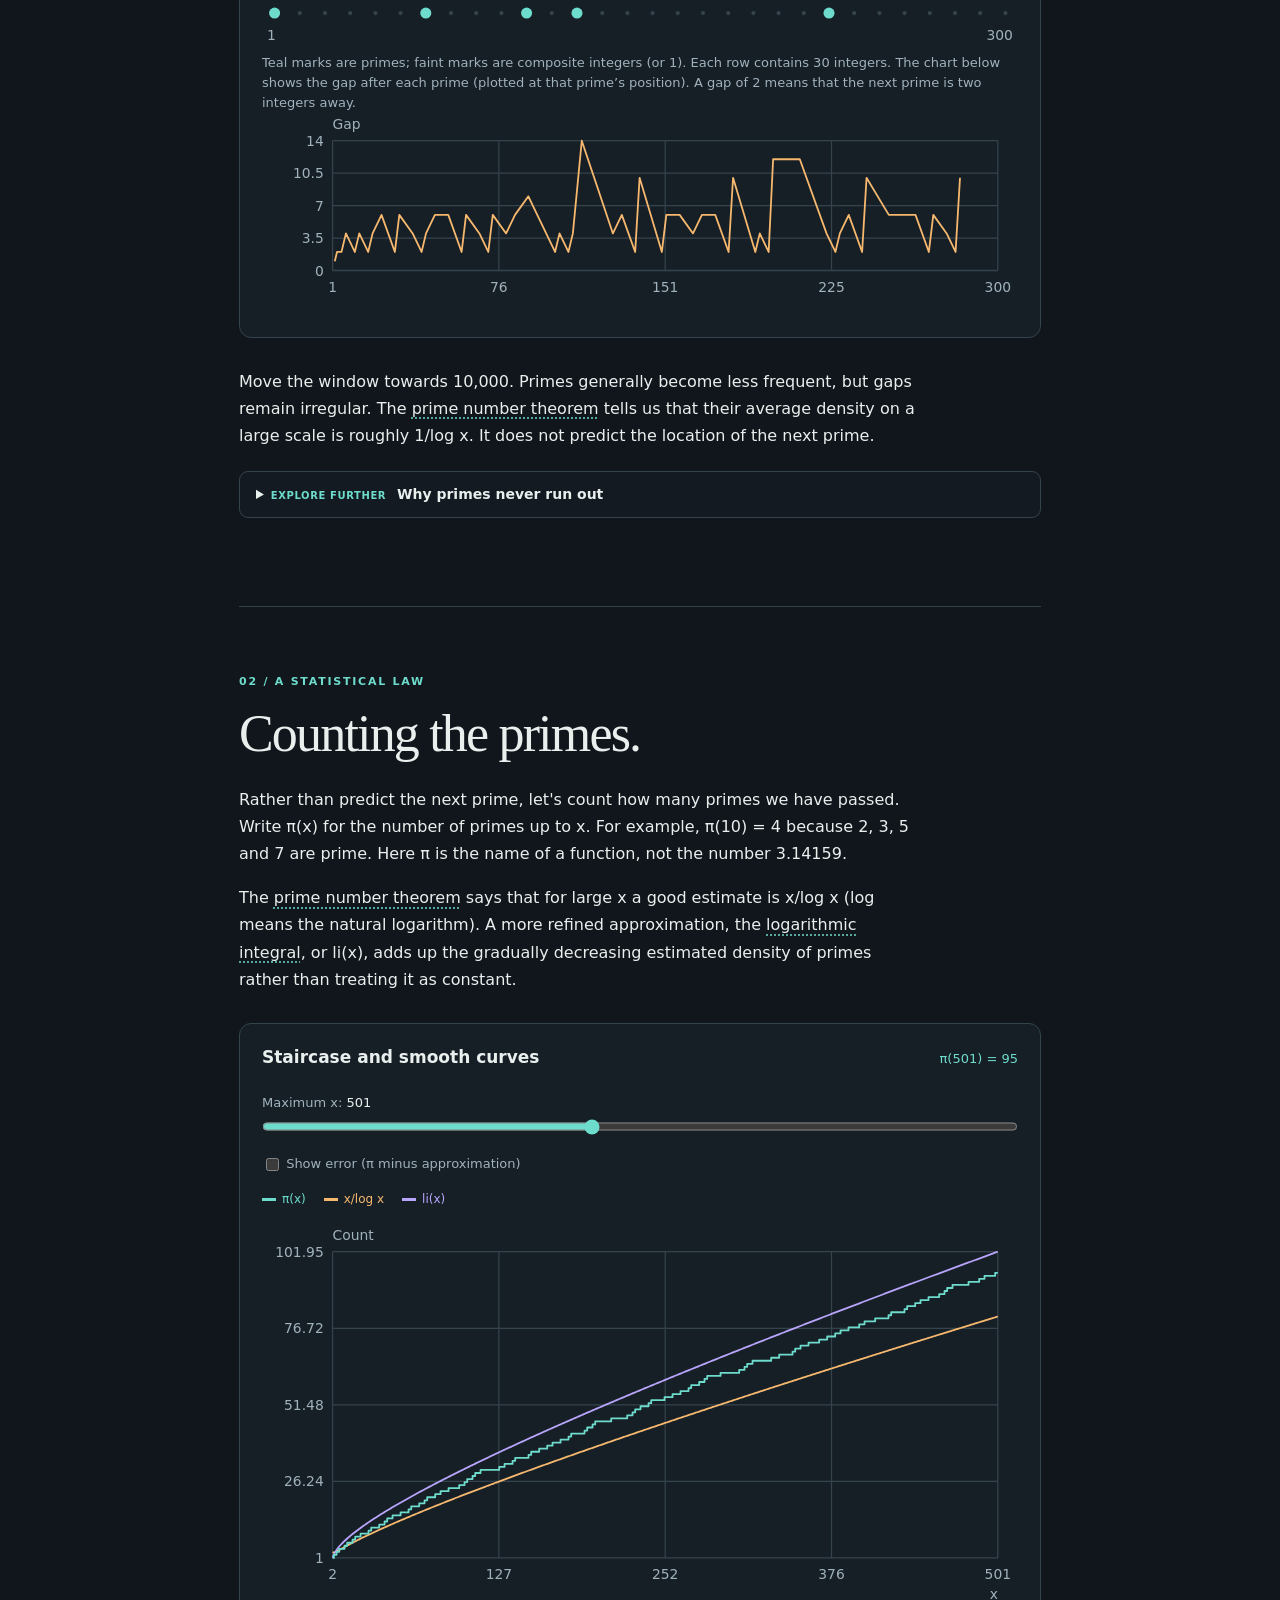
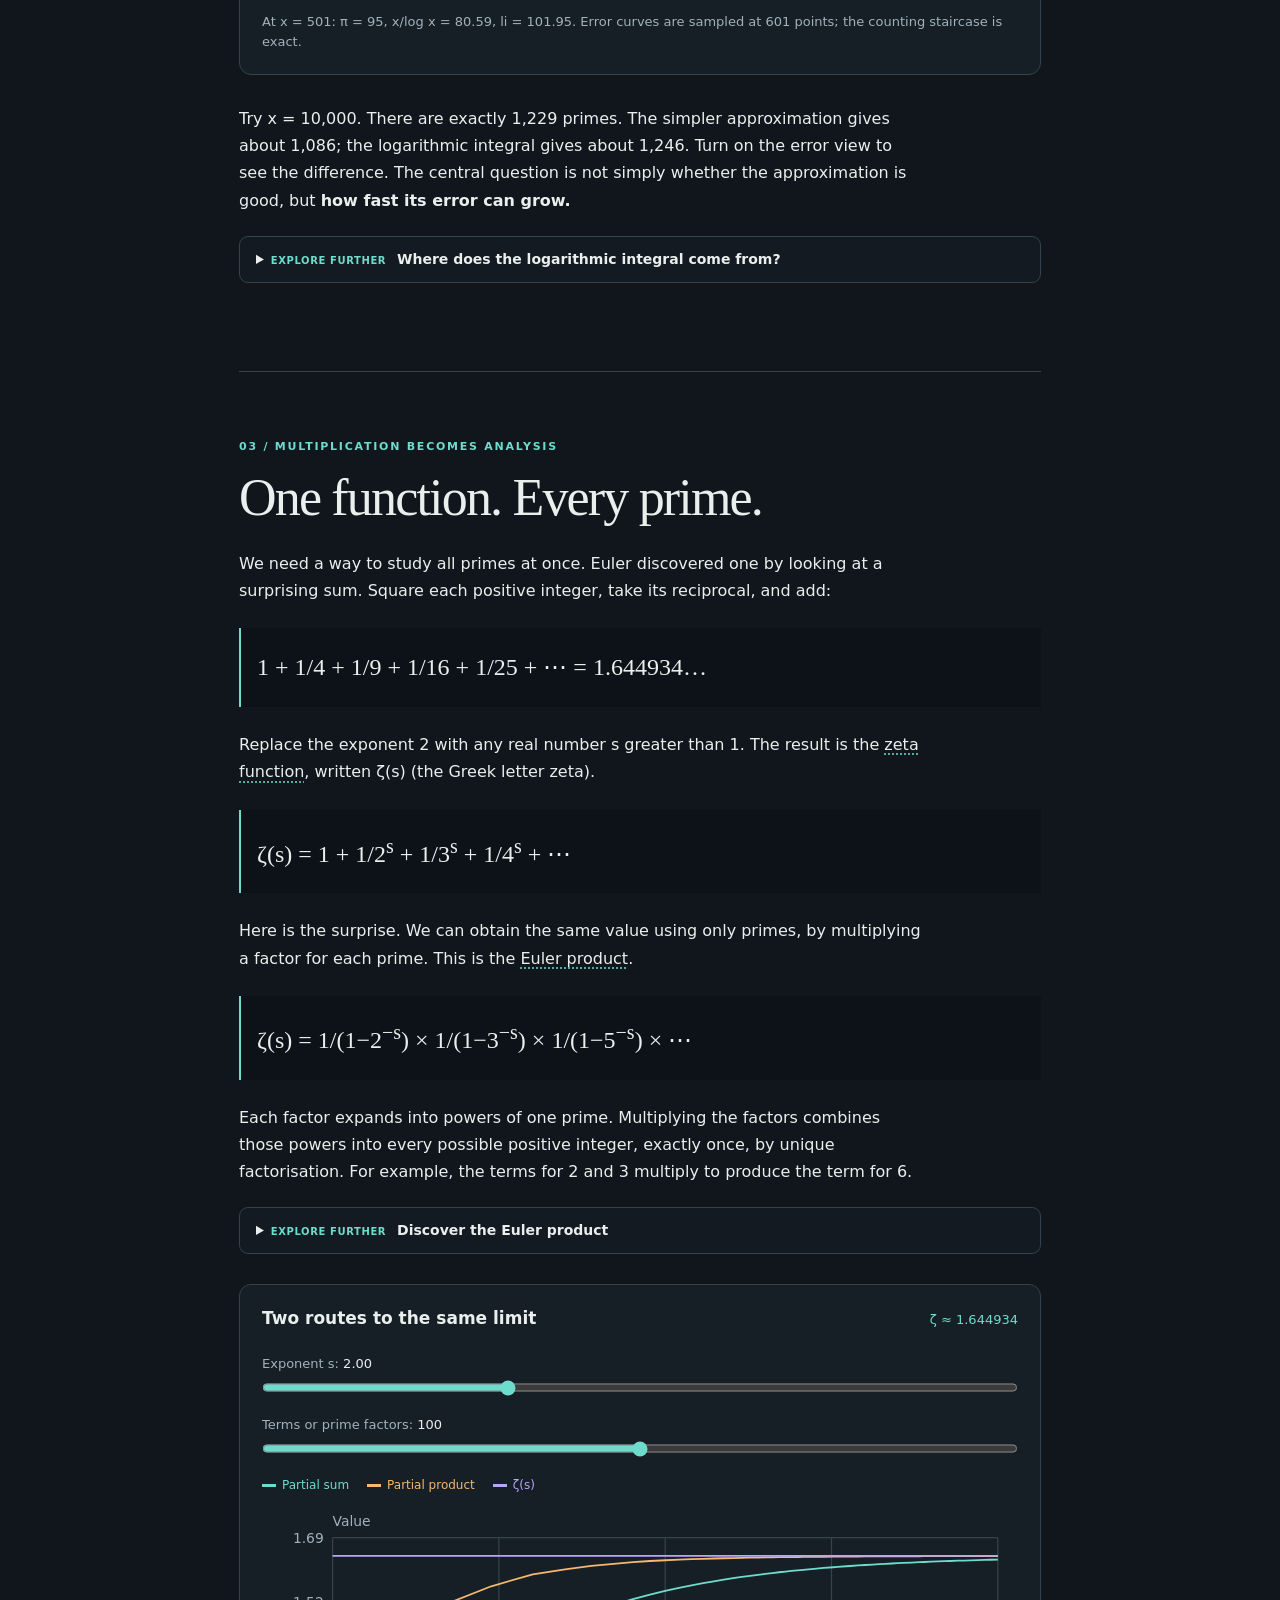
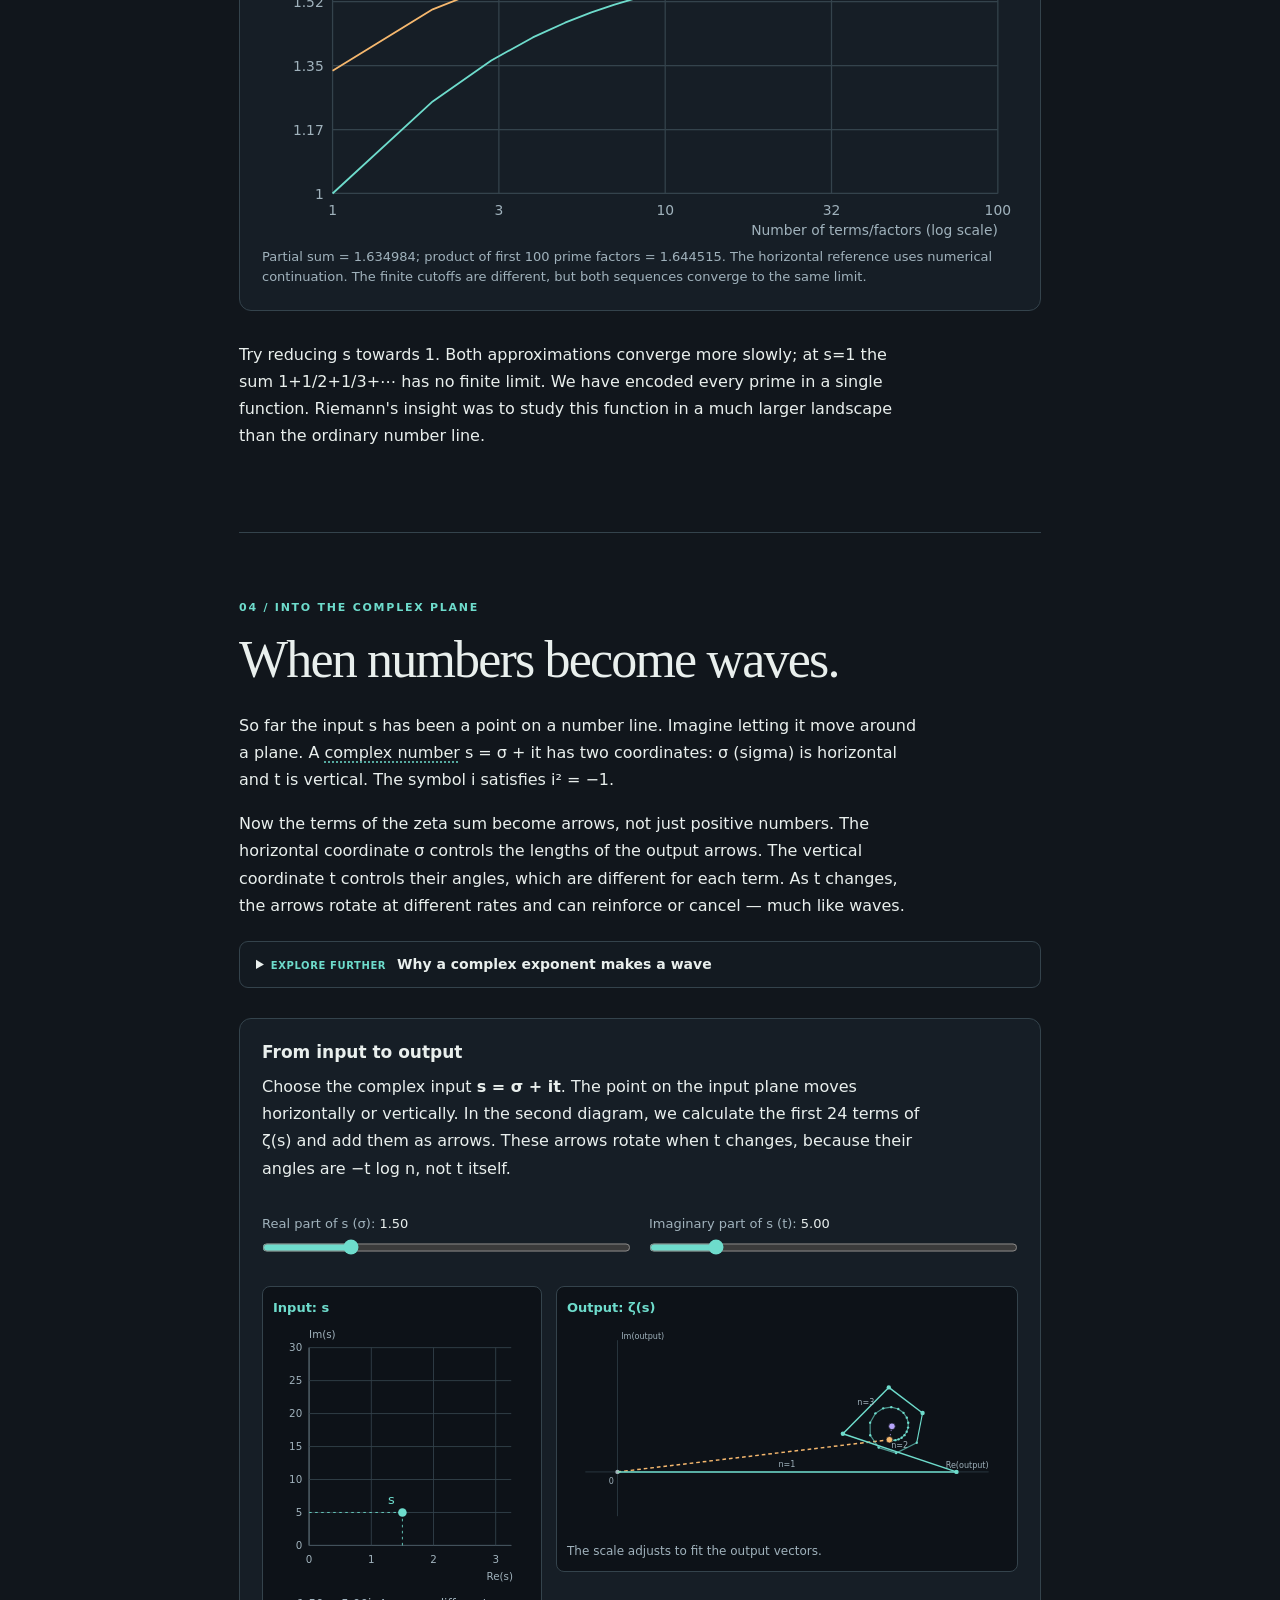
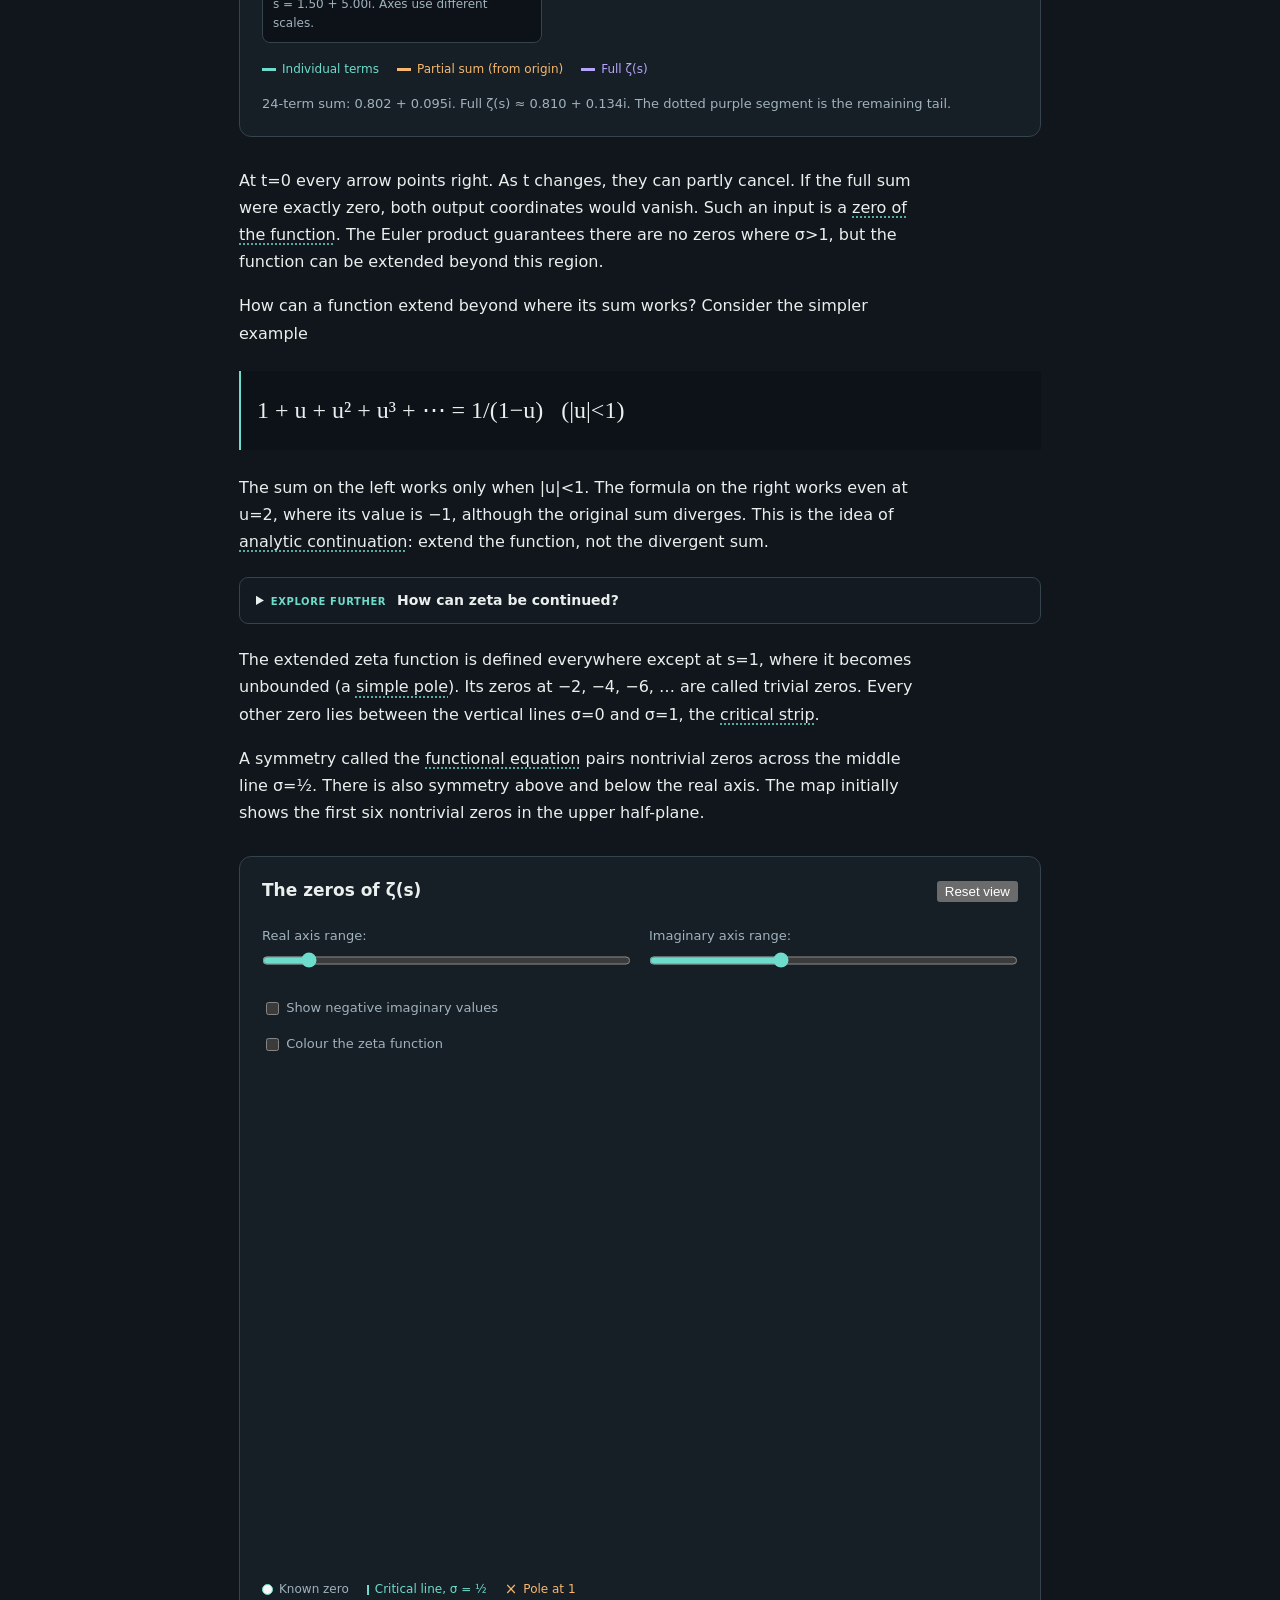
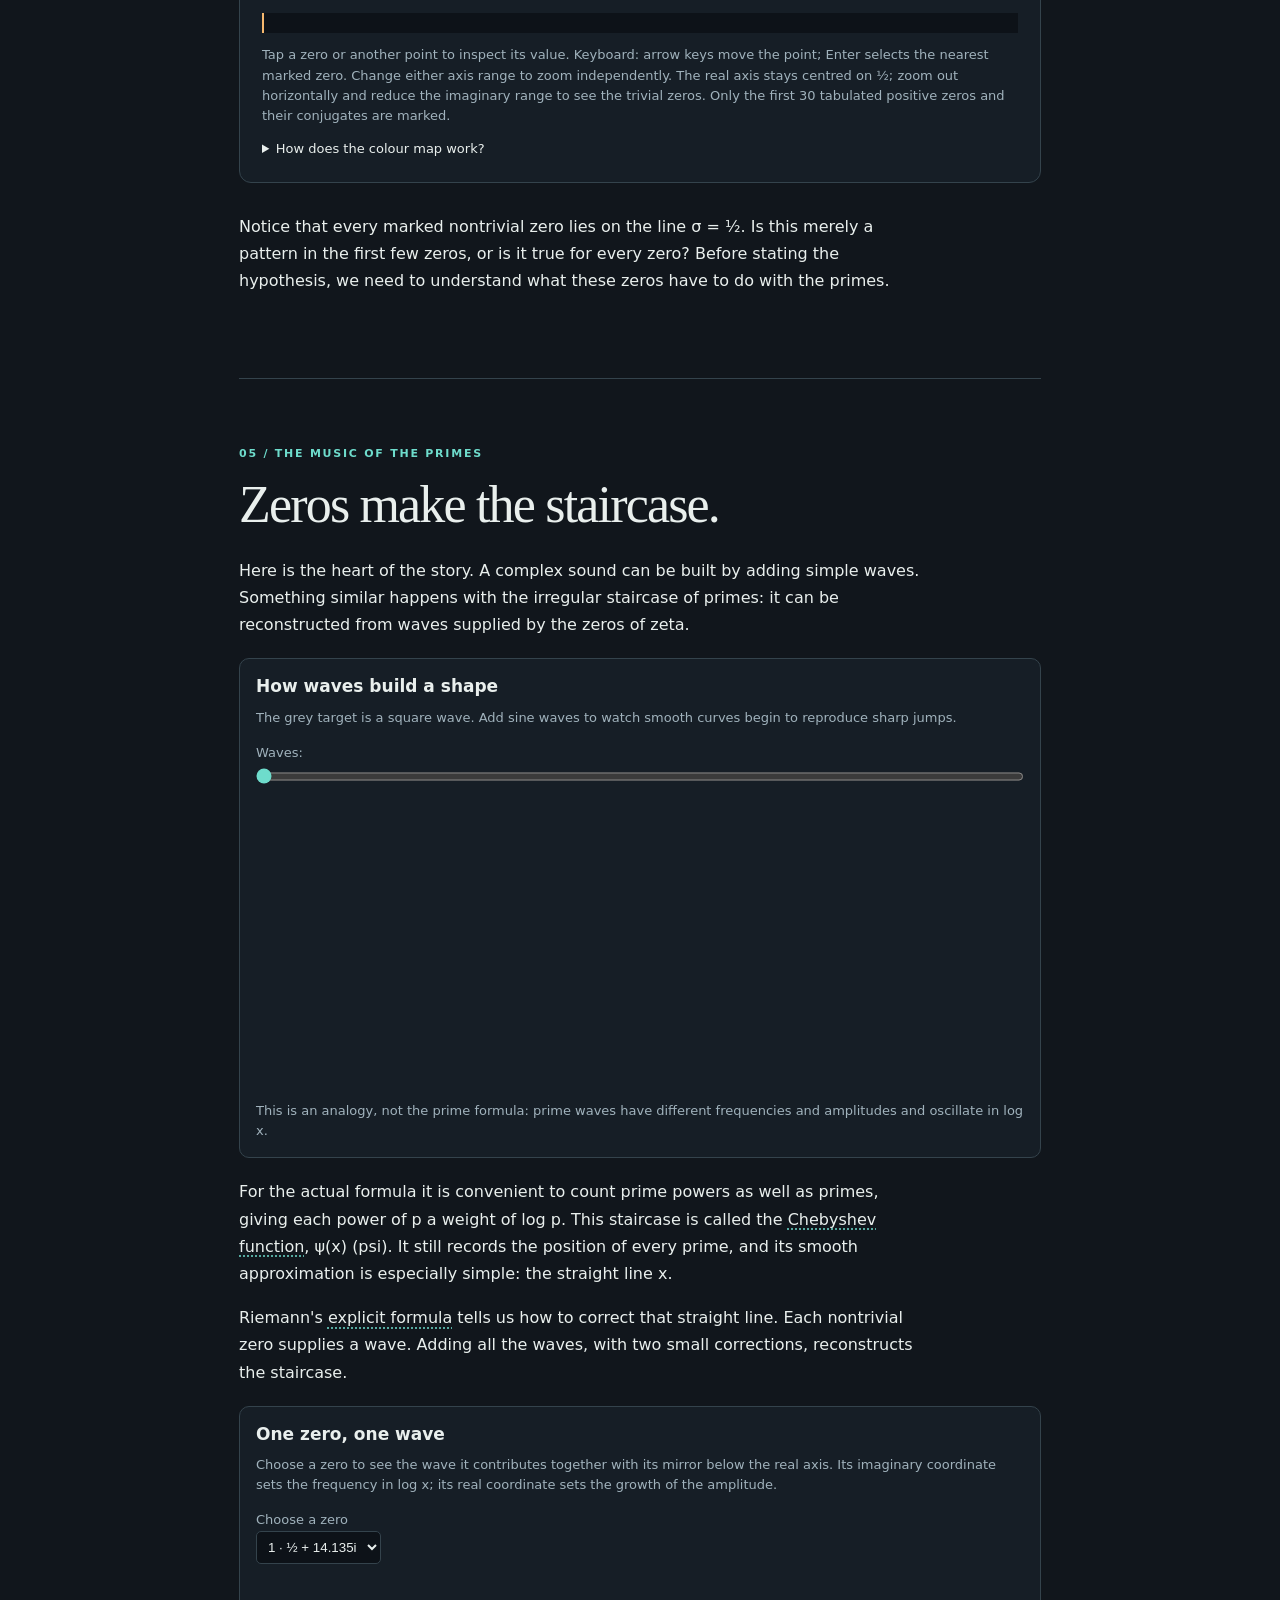
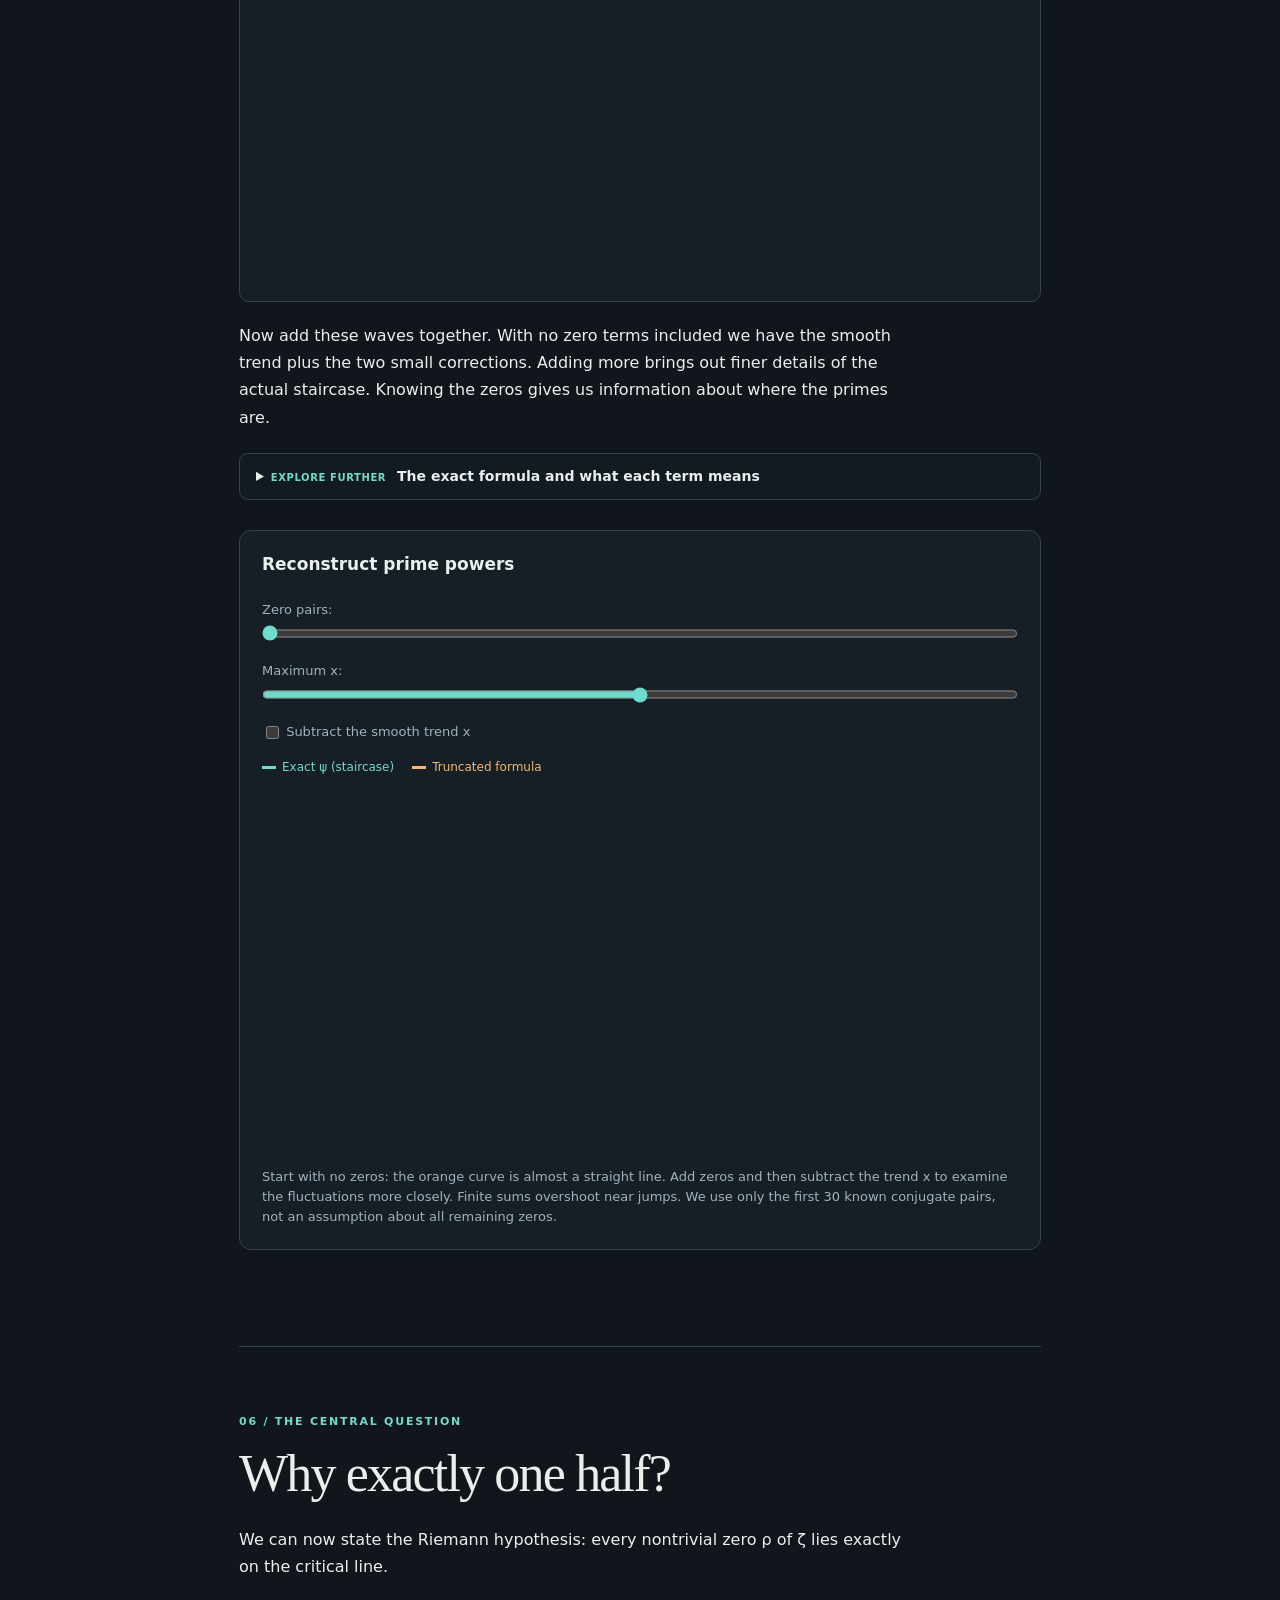
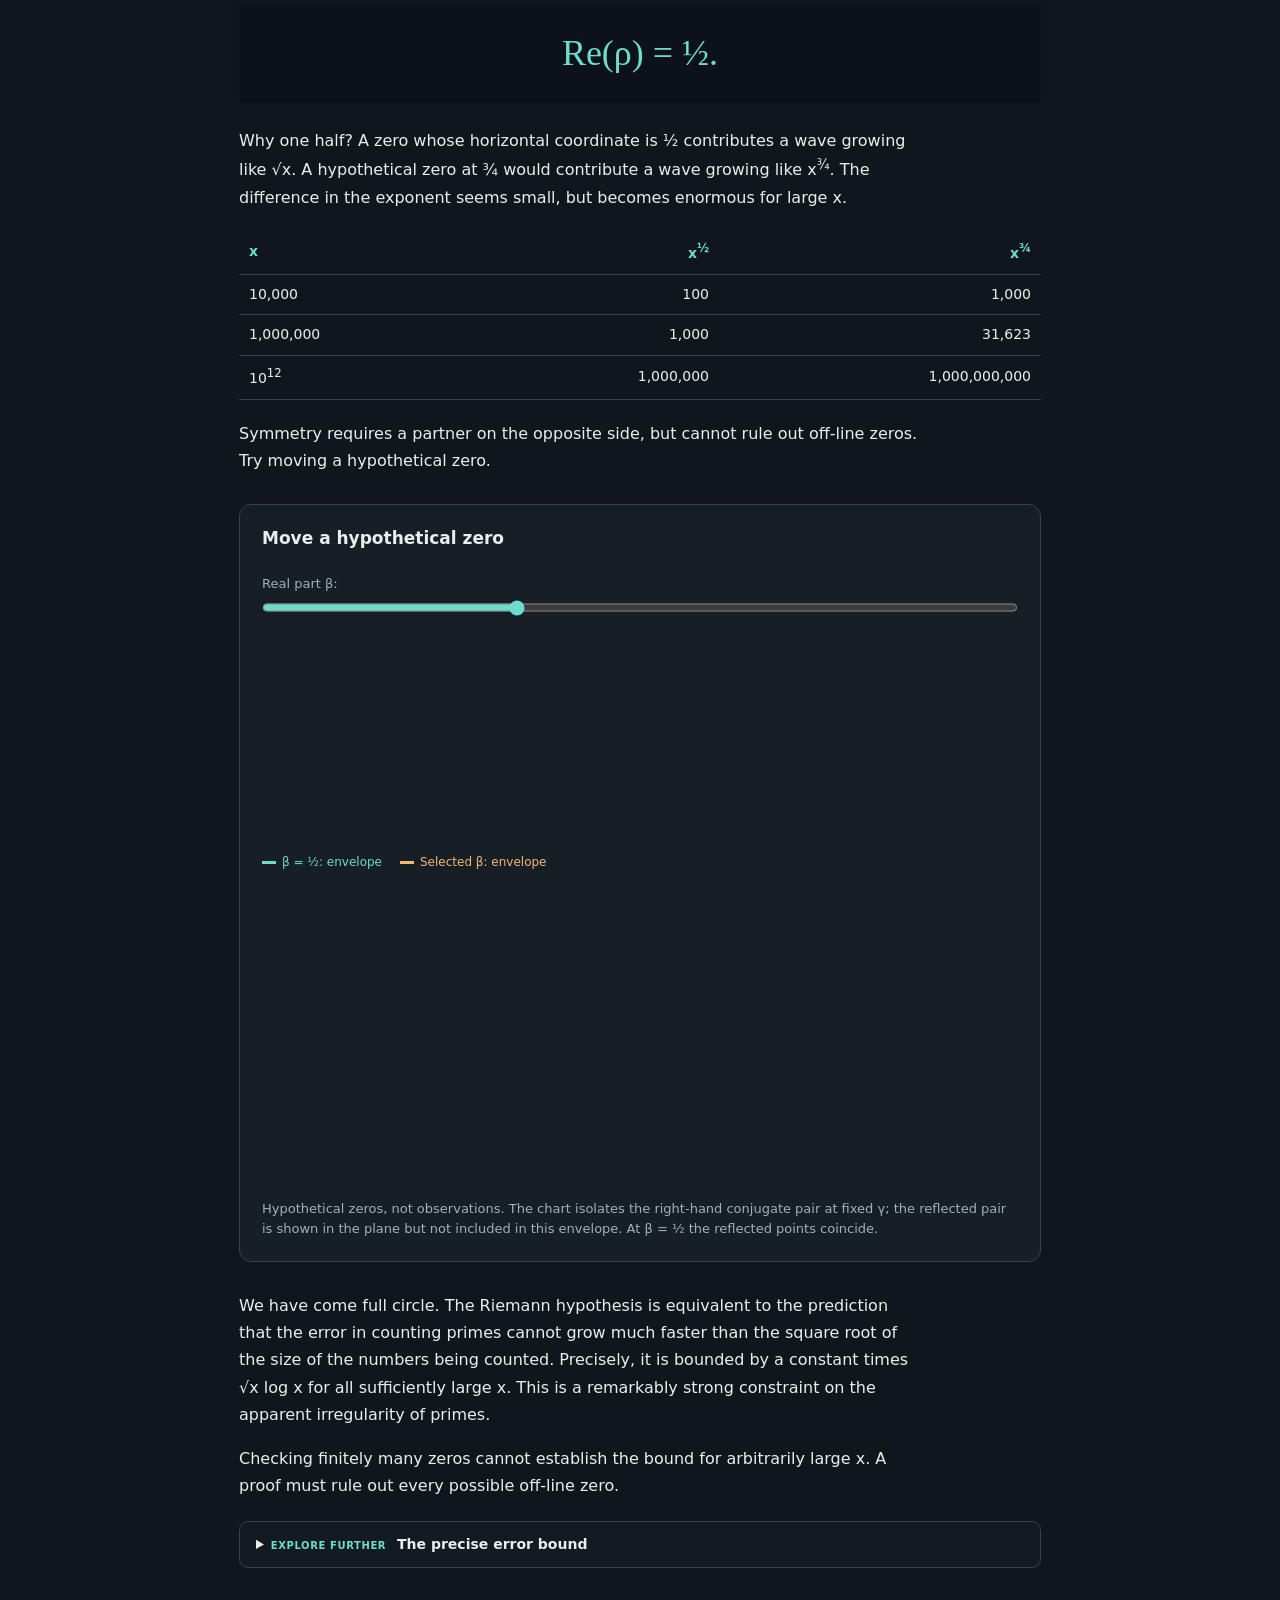
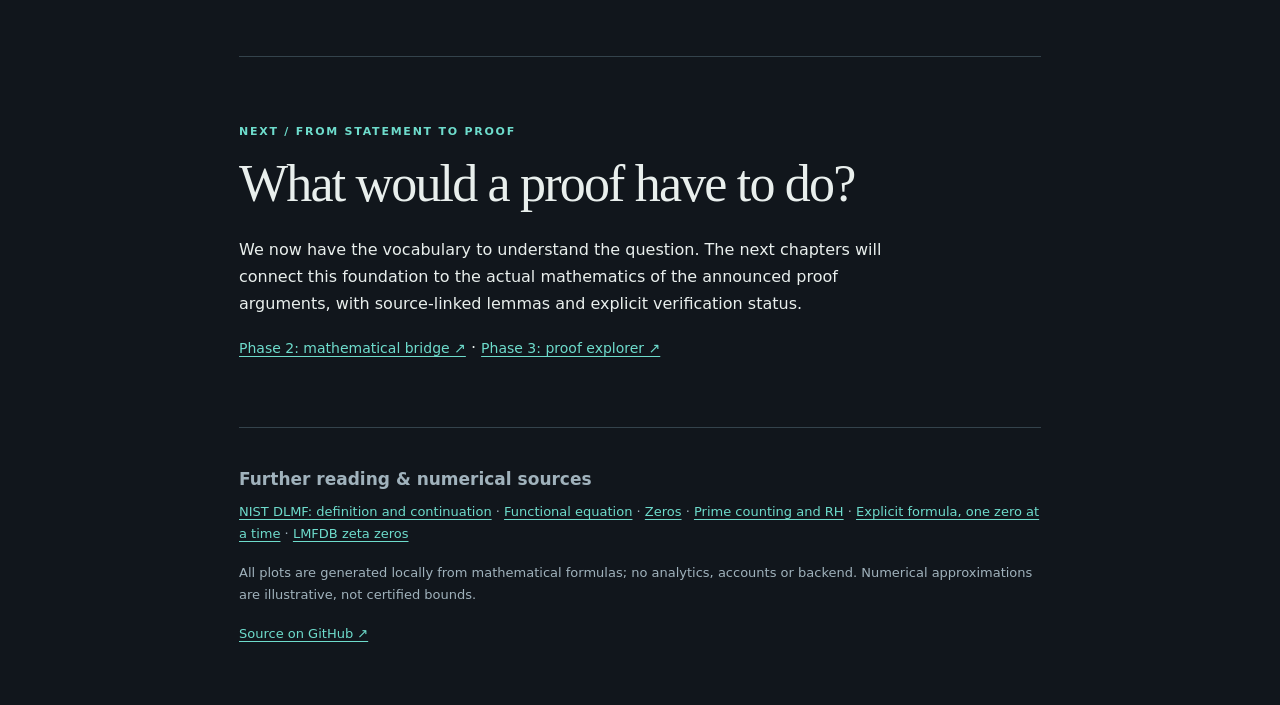
==== commit 88201d62: "Replace zero-map presets with independent axis zoom sliders" ====
--- a/index.html
+++ b/index.html
@@ -11,7 +11,7 @@
 <p>Try reducing s towards 1. Both approximations converge more slowly; at s=1 the sum 1+1/2+1/3+⋯ has no finite limit. We have encoded every prime in a single function. Riemann's insight was to study this function in a much larger landscape than the ordinary number line.</p></section>
 <section id="complex"><div class="eyebrow">04 / INTO THE COMPLEX PLANE</div><h2>When numbers become waves.</h2>
 <p>So far the input s has been a point on a number line. Imagine letting it move around a plane. A <a class="concept" data-concept="complex" href="https://en.wikipedia.org/wiki/Complex_number">complex number</a> s = σ + it has two coordinates: σ (sigma) is horizontal and t is vertical. The symbol i satisfies i² = −1.</p><p>Now the terms of the zeta sum become arrows, not just positive numbers. The horizontal coordinate σ controls the lengths of the output arrows. The vertical coordinate t controls their angles, which are different for each term. As t changes, the arrows rotate at different rates and can reinforce or cancel — much like waves.</p><details class="depth"><summary><span class="depth-tag">Explore further</span> Why a complex exponent makes a wave</summary><div class="depth-content"><p><a class="concept" data-concept="exp" href="https://en.wikipedia.org/wiki/Euler%27s_formula">Euler's formula</a> says exp(iθ)=cos θ+i sin θ, an arrow of length 1 at angle θ. Therefore</p><div class="equation">n<sup>−s</sup> = n<sup>−σ</sup>[cos(t log n) − i sin(t log n)].</div><p>The second term has length 2<sup>−σ</sup> and angle −t log 2; the third has length 3<sup>−σ</sup> and angle −t log 3. They turn at different rates. The logarithmic scale will reappear when we reconstruct the primes.</p><details class="derivation"><summary>Mathematical details</summary><div class="depth-content"><p>For σ&gt;1, ζ(σ+it) is exactly the Fourier transform (negative-exponential convention) of the finite measure ∑<sub>n≥1</sub>n<sup>−σ</sup>δ<sub>log n</sub>. The variable t probes oscillations on a logarithmic scale. This identity does not alone justify continuing the divergent series into σ≤1, or establish the explicit formula.</p></div></details></div></details><div class="lab"><h3>From input to output</h3><p>Choose the complex input <strong>s = σ + it</strong>. The point on the input plane moves horizontally or vertically. In the second diagram, we calculate the first 24 terms of ζ(s) and add them as arrows. These arrows rotate when t changes, because their angles are −t log n, not t itself.</p><div class="control-pair"><div><label for="vec-s">Real part of s (σ): <output id="vec-s-val"></output></label><input id="vec-s" type="range" min="1.05" max="3" step=".05" value="1.5"></div><div><label for="vec-t">Imaginary part of s (t): <output id="vec-t-val"></output></label><input id="vec-t" type="range" min="0" max="30" step=".05" value="5"></div></div><div class="complex-stage"><div class="plane-panel"><h4>Input: s</h4><svg id="vector-input" viewBox="0 0 300 300" role="img" aria-label="Input complex plane, horizontal real part and vertical imaginary part"></svg><p class="fine" id="vector-input-detail"></p></div><div class="plane-panel"><h4>Output: ζ(s)</h4><svg id="vector" viewBox="0 0 600 280" role="img" aria-label="Output plane: head-to-tail sum of the first 24 complex zeta terms"></svg><p class="fine">The scale adjusts to fit the output vectors.</p></div></div><div class="legend"><span class="a">Individual terms</span><span class="b">Partial sum (from origin)</span><span class="c">Full ζ(s)</span></div><p class="fine" id="vector-detail"></p></div>
-<p>At t=0 every arrow points right. As t changes, they can partly cancel. If the full sum were exactly zero, both output coordinates would vanish. Such an input is a <a class="concept" data-concept="zero" href="https://dlmf.nist.gov/25.10">zero of the function</a>. The Euler product guarantees there are no zeros where σ&gt;1, but the function can be extended beyond this region.</p><p>How can a function extend beyond where its sum works? Consider the simpler example</p><div class="equation">1 + u + u² + u³ + ⋯ = 1/(1−u) &nbsp; (|u|&lt;1)</div><p>The sum on the left works only when |u|&lt;1. The formula on the right works even at u=2, where its value is −1, although the original sum diverges. This is the idea of <a class="concept" data-concept="continuation" href="https://dlmf.nist.gov/25.2">analytic continuation</a>: extend the function, not the divergent sum.</p><details class="depth"><summary><span class="depth-tag">Explore further</span> How can zeta be continued?</summary><div class="depth-content"><p>Instead of adding all the terms, alternate their signs. For real s&gt;0 the alternating sum converges. At s=1 it gives 1−1/2+1/3−1/4+⋯=log 2.</p><div class="equation">η(s)=1−2<sup>−s</sup>+3<sup>−s</sup>−4<sup>−s</sup>+⋯</div><p>Separating the even terms of the original sum gives η(s)=(1−2<sup>1−s</sup>)ζ(s). Where the denominator is nonzero, the quotient provides a formula for ζ in a larger region.</p><details class="derivation"><summary>Mathematical details</summary><div class="depth-content"><p>For Re(s)&gt;1, summation by parts gives ζ(s)=s∫<sub>1</sub><sup>∞</sup>⌊x⌋x<sup>−s−1</sup>dx. Write ⌊x⌋=x−{x}:</p><div class="equation">ζ(s)=s/(s−1)−s∫<sub>1</sub><sup>∞</sup>{x}x<sup>−s−1</sup>dx.</div><p>The integral converges locally uniformly for Re(s)&gt;0, giving a meromorphic continuation with residue 1 at s=1. Euler–Maclaurin summation extends it to the whole plane without further poles. The identity theorem ensures uniqueness; apparent nonreal singularities of the eta quotient in this region are removable.</p><div class="equation">ξ(s)=½s(s−1)π<sup>−s/2</sup>Γ(s/2)ζ(s)</div><p>The completed function ξ is entire, satisfies ξ(s)=ξ(1−s) and ξ(s̄) = ξ(s)̄, and its zeros are precisely the nontrivial zeros of ζ. Gamma factors explain the negative even zeros. Nonvanishing on Re(s)=1 is a substantive theorem, not a consequence of the symmetry alone. <a href="https://dlmf.nist.gov/25.4" target="_blank" rel="noopener">NIST DLMF: functional equation ↗</a> · <a href="https://dlmf.nist.gov/25.10" target="_blank" rel="noopener">Zeros ↗</a></p></div></details></div></details><p>The extended zeta function is defined everywhere except at s=1, where it becomes unbounded (a <a class="concept" data-concept="pole" href="https://en.wikipedia.org/wiki/Pole_(complex_analysis)">simple pole</a>). Its zeros at −2, −4, −6, … are called trivial zeros. Every other zero lies between the vertical lines σ=0 and σ=1, the <a class="concept" data-concept="strip" href="https://dlmf.nist.gov/25.10">critical strip</a>.</p><p>A symmetry called the <a class="concept" data-concept="functional" href="https://dlmf.nist.gov/25.4">functional equation</a> pairs nontrivial zeros across the middle line σ=½. There is also symmetry above and below the real axis. The map shows the first few nontrivial zeros in the upper half-plane.</p><div class="lab"><div class="labhead"><h3>The zeros of ζ(s)</h3><select id="domain-mode" aria-label="Region of the complex plane"><option value="strip">Nontrivial zeros</option><option value="real">Near the real axis</option></select></div><div class="toggle"><label><input id="domain-colors" type="checkbox"> Colour the zeta function</label></div><svg id="domain" viewBox="0 0 600 405" tabindex="0" role="img" aria-label="Map of known zeta zeros; tap a point or use arrow keys to inspect" aria-describedby="domain-detail domain-guide"></svg><div class="legend"><span class="zero-key">Known zero</span><span class="a line-key">Critical line, σ = ½</span><span class="b pole-key">Pole at 1</span></div><p id="domain-detail" class="readout" aria-live="polite"></p><p class="fine" id="domain-guide">Tap a zero or another point to inspect its value. Keyboard: arrow keys move the point; Enter selects the nearest marked zero. The horizontal scale is stretched to reveal the narrow critical strip. Only the displayed range is shown.</p><details class="small-detail"><summary>How does the colour map work?</summary><p>Hue shows the argument (angle) of ζ(s); brightness increases with its modulus (distance from zero). Dark spots surrounded by changing colours are zeros. The numerical continuation uses Euler–Maclaurin summation. Markers are independently tabulated zeros, not zeros inferred from the colours.</p></details></div>
+<p>At t=0 every arrow points right. As t changes, they can partly cancel. If the full sum were exactly zero, both output coordinates would vanish. Such an input is a <a class="concept" data-concept="zero" href="https://dlmf.nist.gov/25.10">zero of the function</a>. The Euler product guarantees there are no zeros where σ&gt;1, but the function can be extended beyond this region.</p><p>How can a function extend beyond where its sum works? Consider the simpler example</p><div class="equation">1 + u + u² + u³ + ⋯ = 1/(1−u) &nbsp; (|u|&lt;1)</div><p>The sum on the left works only when |u|&lt;1. The formula on the right works even at u=2, where its value is −1, although the original sum diverges. This is the idea of <a class="concept" data-concept="continuation" href="https://dlmf.nist.gov/25.2">analytic continuation</a>: extend the function, not the divergent sum.</p><details class="depth"><summary><span class="depth-tag">Explore further</span> How can zeta be continued?</summary><div class="depth-content"><p>Instead of adding all the terms, alternate their signs. For real s&gt;0 the alternating sum converges. At s=1 it gives 1−1/2+1/3−1/4+⋯=log 2.</p><div class="equation">η(s)=1−2<sup>−s</sup>+3<sup>−s</sup>−4<sup>−s</sup>+⋯</div><p>Separating the even terms of the original sum gives η(s)=(1−2<sup>1−s</sup>)ζ(s). Where the denominator is nonzero, the quotient provides a formula for ζ in a larger region.</p><details class="derivation"><summary>Mathematical details</summary><div class="depth-content"><p>For Re(s)&gt;1, summation by parts gives ζ(s)=s∫<sub>1</sub><sup>∞</sup>⌊x⌋x<sup>−s−1</sup>dx. Write ⌊x⌋=x−{x}:</p><div class="equation">ζ(s)=s/(s−1)−s∫<sub>1</sub><sup>∞</sup>{x}x<sup>−s−1</sup>dx.</div><p>The integral converges locally uniformly for Re(s)&gt;0, giving a meromorphic continuation with residue 1 at s=1. Euler–Maclaurin summation extends it to the whole plane without further poles. The identity theorem ensures uniqueness; apparent nonreal singularities of the eta quotient in this region are removable.</p><div class="equation">ξ(s)=½s(s−1)π<sup>−s/2</sup>Γ(s/2)ζ(s)</div><p>The completed function ξ is entire, satisfies ξ(s)=ξ(1−s) and ξ(s̄) = ξ(s)̄, and its zeros are precisely the nontrivial zeros of ζ. Gamma factors explain the negative even zeros. Nonvanishing on Re(s)=1 is a substantive theorem, not a consequence of the symmetry alone. <a href="https://dlmf.nist.gov/25.4" target="_blank" rel="noopener">NIST DLMF: functional equation ↗</a> · <a href="https://dlmf.nist.gov/25.10" target="_blank" rel="noopener">Zeros ↗</a></p></div></details></div></details><p>The extended zeta function is defined everywhere except at s=1, where it becomes unbounded (a <a class="concept" data-concept="pole" href="https://en.wikipedia.org/wiki/Pole_(complex_analysis)">simple pole</a>). Its zeros at −2, −4, −6, … are called trivial zeros. Every other zero lies between the vertical lines σ=0 and σ=1, the <a class="concept" data-concept="strip" href="https://dlmf.nist.gov/25.10">critical strip</a>.</p><p>A symmetry called the <a class="concept" data-concept="functional" href="https://dlmf.nist.gov/25.4">functional equation</a> pairs nontrivial zeros across the middle line σ=½. There is also symmetry above and below the real axis. The map initially shows the first six nontrivial zeros in the upper half-plane.</p><div class="lab"><div class="labhead"><h3>The zeros of ζ(s)</h3><button type="button" id="domain-reset" class="quiet-button">Reset view</button></div><div class="control-pair"><div><label for="domain-re-scale">Real axis range: <output id="domain-re-val"></output></label><input id="domain-re-scale" type="range" min="0.5" max="5" step=".1" value="1"></div><div><label for="domain-im-scale">Imaginary axis range: <output id="domain-im-val"></output></label><input id="domain-im-scale" type="range" min="2" max="110" step="1" value="40"></div></div><div class="toggle domain-options"><label><input id="domain-negative" type="checkbox"> Show negative imaginary values</label><label><input id="domain-colors" type="checkbox"> Colour the zeta function</label></div><svg id="domain" viewBox="0 0 600 405" tabindex="0" role="img" aria-label="Map of known zeta zeros; tap a point or use arrow keys to inspect" aria-describedby="domain-detail domain-guide"></svg><div class="legend"><span class="zero-key">Known zero</span><span class="a line-key">Critical line, σ = ½</span><span class="b pole-key">Pole at 1</span></div><p id="domain-detail" class="readout" aria-live="polite"></p><p class="fine" id="domain-guide">Tap a zero or another point to inspect its value. Keyboard: arrow keys move the point; Enter selects the nearest marked zero. Change either axis range to zoom independently. The real axis stays centred on ½; zoom out horizontally and reduce the imaginary range to see the trivial zeros. Only the first 30 tabulated positive zeros and their conjugates are marked.</p><details class="small-detail"><summary>How does the colour map work?</summary><p>Hue shows the argument (angle) of ζ(s); brightness increases with its modulus (distance from zero). Dark spots surrounded by changing colours are zeros. The numerical continuation uses Euler–Maclaurin summation. Markers are independently tabulated zeros, not zeros inferred from the colours.</p></details></div>
 <p>Notice that every marked nontrivial zero lies on the line σ = ½. Is this merely a pattern in the first few zeros, or is it true for every zero? Before stating the hypothesis, we need to understand what these zeros have to do with the primes.</p></section>
 <section id="music"><div class="eyebrow">05 / THE MUSIC OF THE PRIMES</div><h2>Zeros make the staircase.</h2><p>Here is the heart of the story. A complex sound can be built by adding simple waves. Something similar happens with the irregular staircase of primes: it can be reconstructed from waves supplied by the zeros of zeta.</p><div class="mini-lab wave-demo"><h3>How waves build a shape</h3><p class="fine lead">The grey target is a square wave. Add sine waves to watch smooth curves begin to reproduce sharp jumps.</p><label for="fourier-n">Waves: <output id="fourier-n-val"></output></label><input type="range" id="fourier-n" min="1" max="25" step="1" value="1"><svg id="fourier-plot" viewBox="0 0 600 230" role="img" aria-label="Fourier reconstruction of square wave"></svg><p class="fine">This is an analogy, not the prime formula: prime waves have different frequencies and amplitudes and oscillate in log x.</p></div><p>For the actual formula it is convenient to count prime powers as well as primes, giving each power of p a weight of log p. This staircase is called the <a class="concept" data-concept="psi" href="https://en.wikipedia.org/wiki/Chebyshev_function">Chebyshev function</a>, ψ(x) (psi). It still records the position of every prime, and its smooth approximation is especially simple: the straight line x.</p><p>Riemann's <a class="concept" data-concept="explicit" href="https://dlmf.nist.gov/25.16">explicit formula</a> tells us how to correct that straight line. Each nontrivial zero supplies a wave. Adding all the waves, with two small corrections, reconstructs the staircase.</p><div class="mini-lab"><h3>One zero, one wave</h3><p class="fine lead">Choose a zero to see the wave it contributes together with its mirror below the real axis. Its imaginary coordinate sets the frequency in log x; its real coordinate sets the growth of the amplitude.</p><label for="single-zero">Choose a zero</label><select id="single-zero"><option value="0">1 · ½ + 14.135i</option><option value="1">2 · ½ + 21.022i</option><option value="2">3 · ½ + 25.011i</option><option value="3">4 · ½ + 30.425i</option><option value="4">5 · ½ + 32.935i</option><option value="5">6 · ½ + 37.586i</option></select><svg id="single-wave" viewBox="0 0 600 235" role="img" aria-label="Actual wave contributed by a conjugate pair"></svg><p class="fine" id="single-detail"></p></div><p>Now add these waves together. With no zero terms included we have the smooth trend plus the two small corrections. Adding more brings out finer details of the actual staircase. Knowing the zeros gives us information about where the primes are.</p><details class="depth"><summary><span class="depth-tag">Explore further</span> The exact formula and what each term means</summary><div class="depth-content"><p>The weighted staircase is</p><div class="equation">ψ(x)=∑<sub>pᵏ≤x, k≥1</sub> log p.</div><p>Up to 10, the prime powers are 2, 3, 4, 5, 7, 8 and 9, so ψ(10)=3 log 2+2 log 3+log 5+log 7. Its jumps locate prime powers; retaining only first powers recovers the primes.</p><p>For x&gt;1, the Riemann–von Mangoldt formula is</p><div class="equation">ψ<sub>0</sub>(x)=x−∑<sub>ρ</sub>x<sup>ρ</sup>/ρ−log(2π)−½log(1−x<sup>−2</sup>).</div><p>ψ₀ takes the midpoint at jumps. The sum is over all nontrivial zeros with multiplicity, in symmetric height order. A conjugate pair ρ=β±iγ contributes the real wave</p><div class="equation">−2 Re(x<sup>β+iγ</sup>/(β+iγ)).</div><p>Equivalently, −2x<sup>β</sup>cos(γ log x−arg(β+iγ))/√(β²+γ²). The amplitude grows like x<sup>β</sup>; the angular frequency in log x is γ.</p><details class="derivation"><summary>Mathematical details</summary><div class="depth-content"><p>Logarithmically differentiate the absolutely and locally uniformly convergent Euler product in Re(s)&gt;1:</p><div class="equation">−ζ′(s)/ζ(s)=∑<sub>p,k≥1</sub>(log p)p<sup>−ks</sup>=∑<sub>n≥1</sub>Λ(n)n<sup>−s</sup>.</div><p>Here Λ(pᵏ)=log p for prime powers and Λ(n)=0 otherwise. Perron's inversion formula with c&gt;1 gives the weighted count (half weight at a jump):</p><div class="equation">ψ<sub>0</sub>(x)=lim<sub>T→∞</sub> (1/(2πi))∫<sub>c−iT</sub><sup>c+iT</sup>[−ζ′(s)/ζ(s)]x<sup>s</sup>/s ds.</div><p>The inversion kernel gives the step function of x/n, with value ½ at x=n. Shifting the contour left collects residues: s=1 gives x; a nontrivial zero ρ of multiplicity m gives −mx<sup>ρ</sup>/ρ; s=0 gives −ζ′(0)/ζ(0)=−log(2π); and trivial zeros −2k give x<sup>−2k</sup>/(2k), summing to −½log(1−x<sup>−2</sup>).</p><p>This is a derivation outline, not a substitute for analytic estimates: the contour shift requires heights avoiding zeros and bounds on ζ′/ζ and the displaced integrals. These justify the symmetric limiting sum. The formula does not assume RH. <a href="https://dlmf.nist.gov/25.16" target="_blank" rel="noopener">NIST DLMF: explicit formula ↗</a> · <a href="https://math.ucr.edu/home/baez/mathematical/riemann_explicit_formula/riemann_explicit_formula.html" target="_blank" rel="noopener">John Baez: exposition ↗</a></p></div></details></div></details><div class="lab"><div class="labhead"><h3>Reconstruct prime powers</h3><output id="music-stat"></output></div><label for="music-n">Zero pairs: <output id="music-n-val"></output></label><input id="music-n" type="range" min="0" max="30" step="1" value="0"><label for="music-x">Maximum x: <output id="music-x-val"></output></label><input id="music-x" type="range" min="1.3" max="2.7" step=".01" value="2"><div class="toggle"><label><input id="music-error" type="checkbox"> Subtract the smooth trend x</label></div><div class="legend"><span class="a">Exact ψ (staircase)</span><span class="b">Truncated formula</span></div><svg id="music-plot" viewBox="0 0 600 290" role="img" aria-label="Exact prime-power count and zero-sum approximation"></svg><p class="fine">Start with no zeros: the orange curve is almost a straight line. Add zeros and then subtract the trend x to examine the fluctuations more closely. Finite sums overshoot near jumps. We use only the first 30 known conjugate pairs, not an assumption about all remaining zeros.</p></div></section>
 <section id="rh"><div class="eyebrow">06 / THE CENTRAL QUESTION</div><h2>Why exactly one half?</h2><p>We can now state the Riemann hypothesis: every nontrivial zero ρ of ζ lies exactly on the critical line.</p><div class="equation focus">Re(ρ) = ½.</div><p>Why one half? A zero whose horizontal coordinate is ½ contributes a wave growing like √x. A hypothetical zero at ¾ would contribute a wave growing like x<sup>¾</sup>. The difference in the exponent seems small, but becomes enormous for large x.</p><div class="table-wrap"><table class="number-table"><thead><tr><th>x</th><th>x<sup>½</sup></th><th>x<sup>¾</sup></th></tr></thead><tbody><tr><td>10,000</td><td>100</td><td>1,000</td></tr><tr><td>1,000,000</td><td>1,000</td><td>31,623</td></tr><tr><td>10<sup>12</sup></td><td>1,000,000</td><td>1,000,000,000</td></tr></tbody></table></div><p>Symmetry requires a partner on the opposite side, but cannot rule out off-line zeros. Try moving a hypothetical zero.</p><div class="lab"><div class="labhead"><h3>Move a hypothetical zero</h3><output id="rh-stat"></output></div><label for="rh-beta">Real part β: <output id="rh-beta-val"></output></label><input id="rh-beta" type="range" min=".5" max=".95" step=".01" value=".65"><svg id="rh-plane" viewBox="0 0 600 165" role="img" aria-label="Hypothetical quartet of zeros with reflection and conjugation symmetry"></svg><div class="legend"><span class="a">β = ½: envelope</span><span class="b">Selected β: envelope</span></div><svg id="rh-growth" viewBox="0 0 600 240" role="img" aria-label="Log scale growth envelope of zero term"></svg><p class="fine" id="rh-detail"></p><p class="fine">Hypothetical zeros, not observations. The chart isolates the right-hand conjugate pair at fixed γ; the reflected pair is shown in the plane but not included in this envelope. At β = ½ the reflected points coincide.</p></div>
--- a/style.css
+++ b/style.css
@@ -2,4 +2,5 @@
 /* Progressive disclosure and direct mathematical exploration */
 .concept{color:inherit;text-decoration:underline;text-decoration-style:dotted;text-decoration-color:var(--a);text-underline-offset:.24em;cursor:help}.concept:hover{color:var(--a)}.fine.lead{margin-bottom:12px}.readout{padding:10px 12px;border-left:2px solid var(--b);background:#0d1218;font-size:14px;font-variant-numeric:tabular-nums;max-width:none;margin:12px 0;overflow-wrap:anywhere}.small-detail{color:var(--muted);font-size:13px;margin-top:12px}.small-detail summary{cursor:pointer;color:var(--ink)}.small-detail p{margin:8px 0 0}#domain{cursor:crosshair;touch-action:pan-y}#domain:focus-visible{outline:2px solid var(--a);outline-offset:3px}.legend .zero-key:before{width:9px;height:9px;background:#f5f8f7;border:1px solid var(--a);border-radius:50%}.legend .line-key:before{height:10px;width:2px}.legend .pole-key:before{content:"×";display:inline;width:auto;height:auto;background:transparent;font-size:15px;line-height:1}dialog{color:var(--ink);background:var(--panel);border:1px solid var(--line);border-radius:12px;padding:24px;width:min(520px,calc(100% - 32px));max-height:85vh;overflow:auto;box-shadow:0 20px 80px #0008}dialog::backdrop{background:#080c12bc}.dialog-head{display:flex;align-items:flex-start;justify-content:space-between;gap:12px}.dialog-head h2{font-size:clamp(23px,5vw,32px);margin:0 0 18px;line-height:1.15}.dialog-head button{border:0;color:var(--muted);background:transparent;font-size:26px;line-height:1;cursor:pointer;padding:2px 6px}.dialog-head button:focus-visible{outline:2px solid var(--a)}#concept-body{font-size:16px;line-height:1.7;margin-bottom:20px}#concept-source{font-size:14px} @media(max-width:600px){#domain text{font-size:15px}.readout{font-size:13px}.legend{gap:8px 12px}}
 /* Each topic opens from intuition to a worked example to mathematical detail. */
-.reading-guide{max-width:600px;border-left:2px solid var(--line);padding-left:14px;margin:20px 0 0}.reading-guide p{font-size:14px;line-height:1.6;margin:0}.depth{border:1px solid var(--line);border-radius:9px;margin:22px 0;background:#131a21}.depth>summary,.derivation>summary{padding:12px 16px;cursor:pointer;font-size:14px;color:var(--ink);font-weight:600;line-height:1.5}.depth>summary:hover,.derivation>summary:hover{color:var(--a)}.depth>summary:focus-visible,.derivation>summary:focus-visible{outline:2px solid var(--a);outline-offset:3px}.depth-tag{font-size:10px;text-transform:uppercase;letter-spacing:.06em;color:var(--a);margin-right:6px;font-weight:650;white-space:nowrap}.depth-content{padding:2px 16px 16px;min-width:0}.depth-content p{font-size:15px;margin:8px 0 14px}.depth-content .equation{font-size:clamp(15px,2.5vw,20px);margin:14px 0}.derivation{border-top:1px solid var(--line);margin-top:16px;background:#10161c;border-radius:6px}.derivation>summary{color:var(--c)}.derivation .depth-content p{font-size:14px}.mini-lab{border:1px solid var(--line);border-radius:10px;background:var(--panel);padding:16px;margin:20px 0}.mini-lab .fine{font-size:13px;margin-top:8px}.mini-lab select{max-width:100%;margin-bottom:12px}.table-wrap{overflow-x:auto;margin:20px 0}.number-table{width:100%;border-collapse:collapse;font-variant-numeric:tabular-nums;font-size:14px;text-align:right}.number-table th,.number-table td{padding:8px 10px;border-bottom:1px solid var(--line)}.number-table th{color:var(--a);font-weight:600}.number-table th:first-child,.number-table td:first-child{text-align:left}.number-table td{white-space:nowrap}#factor-grid [data-factor]{cursor:pointer} @media(max-width:600px){.depth>summary,.derivation>summary{padding:11px 10px}.depth-content{padding:2px 10px 12px}.mini-lab{padding:10px}.reading-guide p{font-size:13px}.number-table{font-size:12px}.number-table td,.number-table th{padding:7px 4px}}+.reading-guide{max-width:600px;border-left:2px solid var(--line);padding-left:14px;margin:20px 0 0}.reading-guide p{font-size:14px;line-height:1.6;margin:0}.depth{border:1px solid var(--line);border-radius:9px;margin:22px 0;background:#131a21}.depth>summary,.derivation>summary{padding:12px 16px;cursor:pointer;font-size:14px;color:var(--ink);font-weight:600;line-height:1.5}.depth>summary:hover,.derivation>summary:hover{color:var(--a)}.depth>summary:focus-visible,.derivation>summary:focus-visible{outline:2px solid var(--a);outline-offset:3px}.depth-tag{font-size:10px;text-transform:uppercase;letter-spacing:.06em;color:var(--a);margin-right:6px;font-weight:650;white-space:nowrap}.depth-content{padding:2px 16px 16px;min-width:0}.depth-content p{font-size:15px;margin:8px 0 14px}.depth-content .equation{font-size:clamp(15px,2.5vw,20px);margin:14px 0}.derivation{border-top:1px solid var(--line);margin-top:16px;background:#10161c;border-radius:6px}.derivation>summary{color:var(--c)}.derivation .depth-content p{font-size:14px}.mini-lab{border:1px solid var(--line);border-radius:10px;background:var(--panel);padding:16px;margin:20px 0}.mini-lab .fine{font-size:13px;margin-top:8px}.mini-lab select{max-width:100%;margin-bottom:12px}.table-wrap{overflow-x:auto;margin:20px 0}.number-table{width:100%;border-collapse:collapse;font-variant-numeric:tabular-nums;font-size:14px;text-align:right}.number-table th,.number-table td{padding:8px 10px;border-bottom:1px solid var(--line)}.number-table th{color:var(--a);font-weight:600}.number-table th:first-child,.number-table td:first-child{text-align:left}.number-table td{white-space:nowrap}#factor-grid [data-factor]{cursor:pointer} @media(max-width:600px){.depth>summary,.derivation>summary{padding:11px 10px}.depth-content{padding:2px 10px 12px}.mini-lab{padding:10px}.reading-guide p{font-size:13px}.number-table{font-size:12px}.number-table td,.number-table th{padding:7px 4px}}
+.complex-stage{display:grid;grid-template-columns:minmax(0,1fr) minmax(0,1.65fr);align-items:start;gap:14px;margin:16px 0}.plane-panel{min-width:0;background:#0d1218;border:1px solid var(--line);border-radius:8px;padding:10px}.plane-panel h4{font-size:13px;color:var(--a);font-weight:600;margin:0 0 8px}.plane-panel svg{max-height:290px}.plane-panel .fine{font-size:12px}@media(max-width:600px){.complex-stage{grid-template-columns:1fr}.plane-panel #vector-input{max-width:280px;margin:auto}.plane-panel svg{max-height:none}}
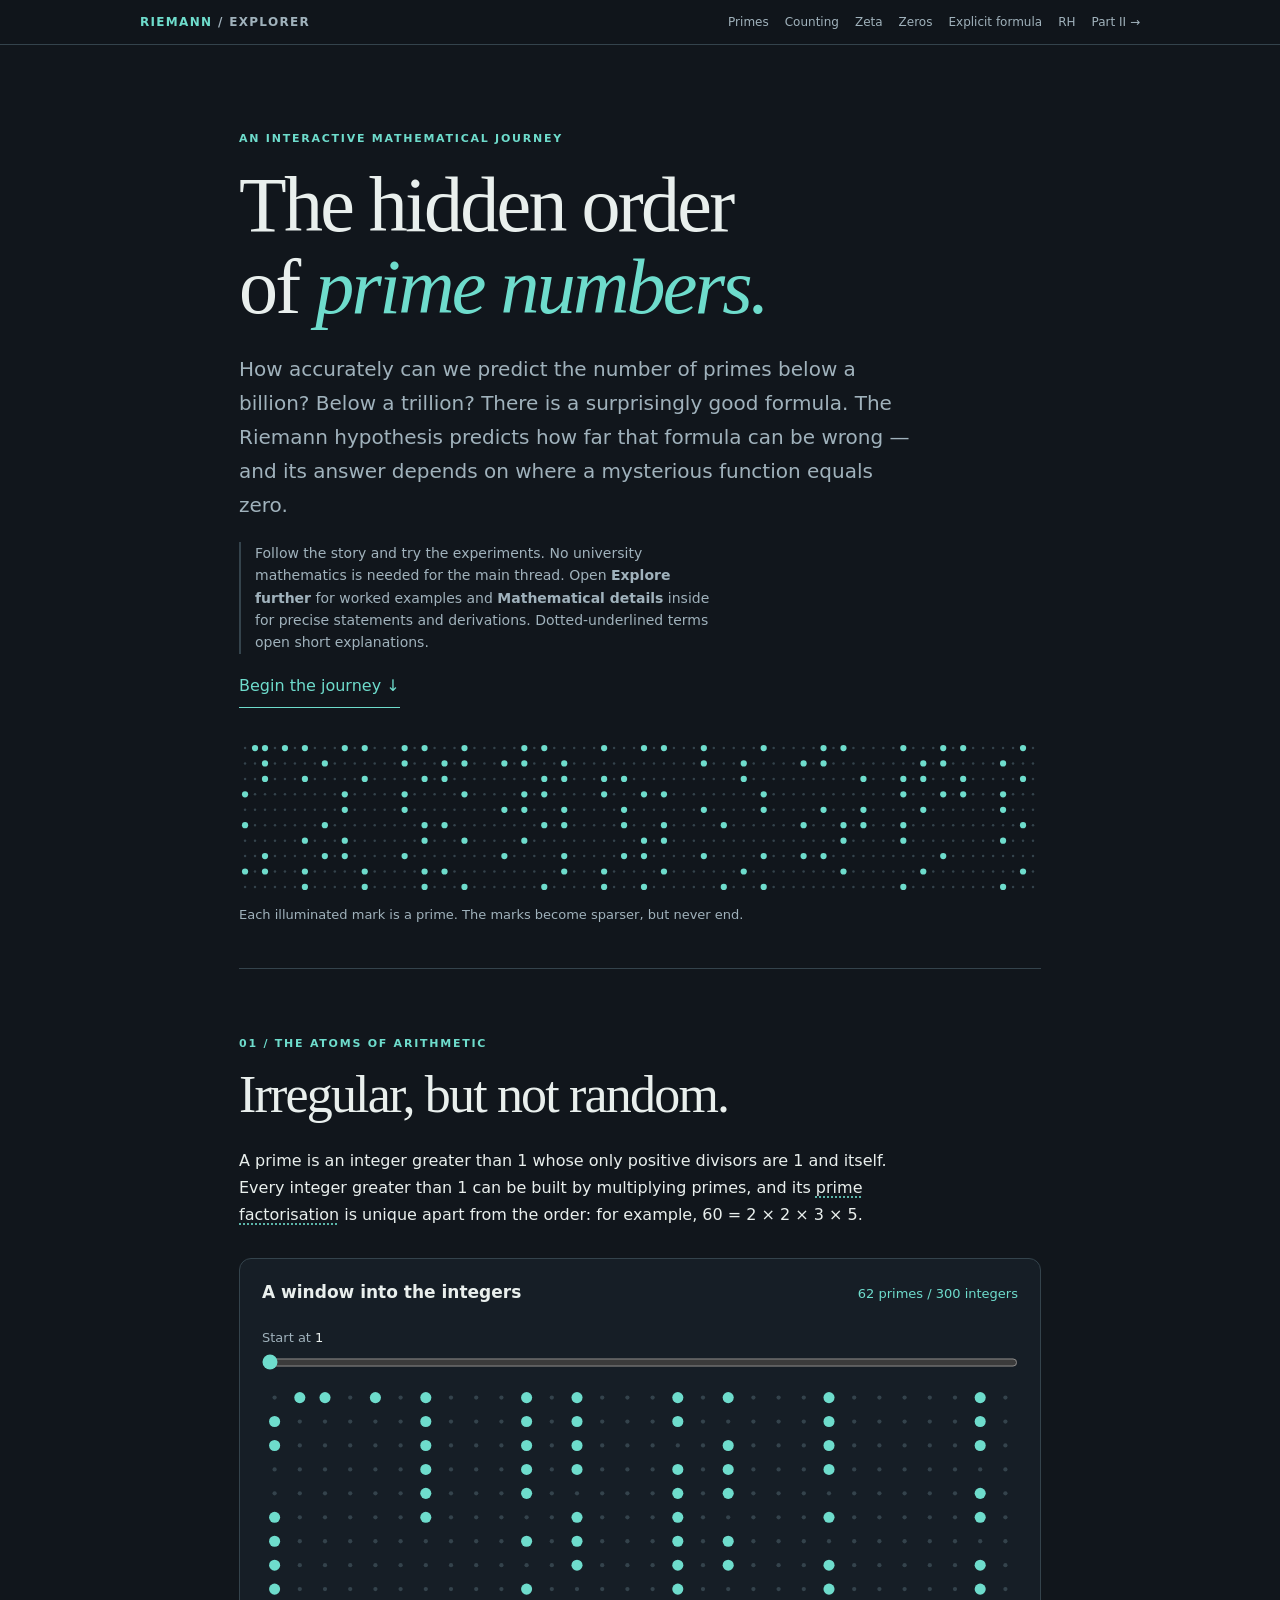
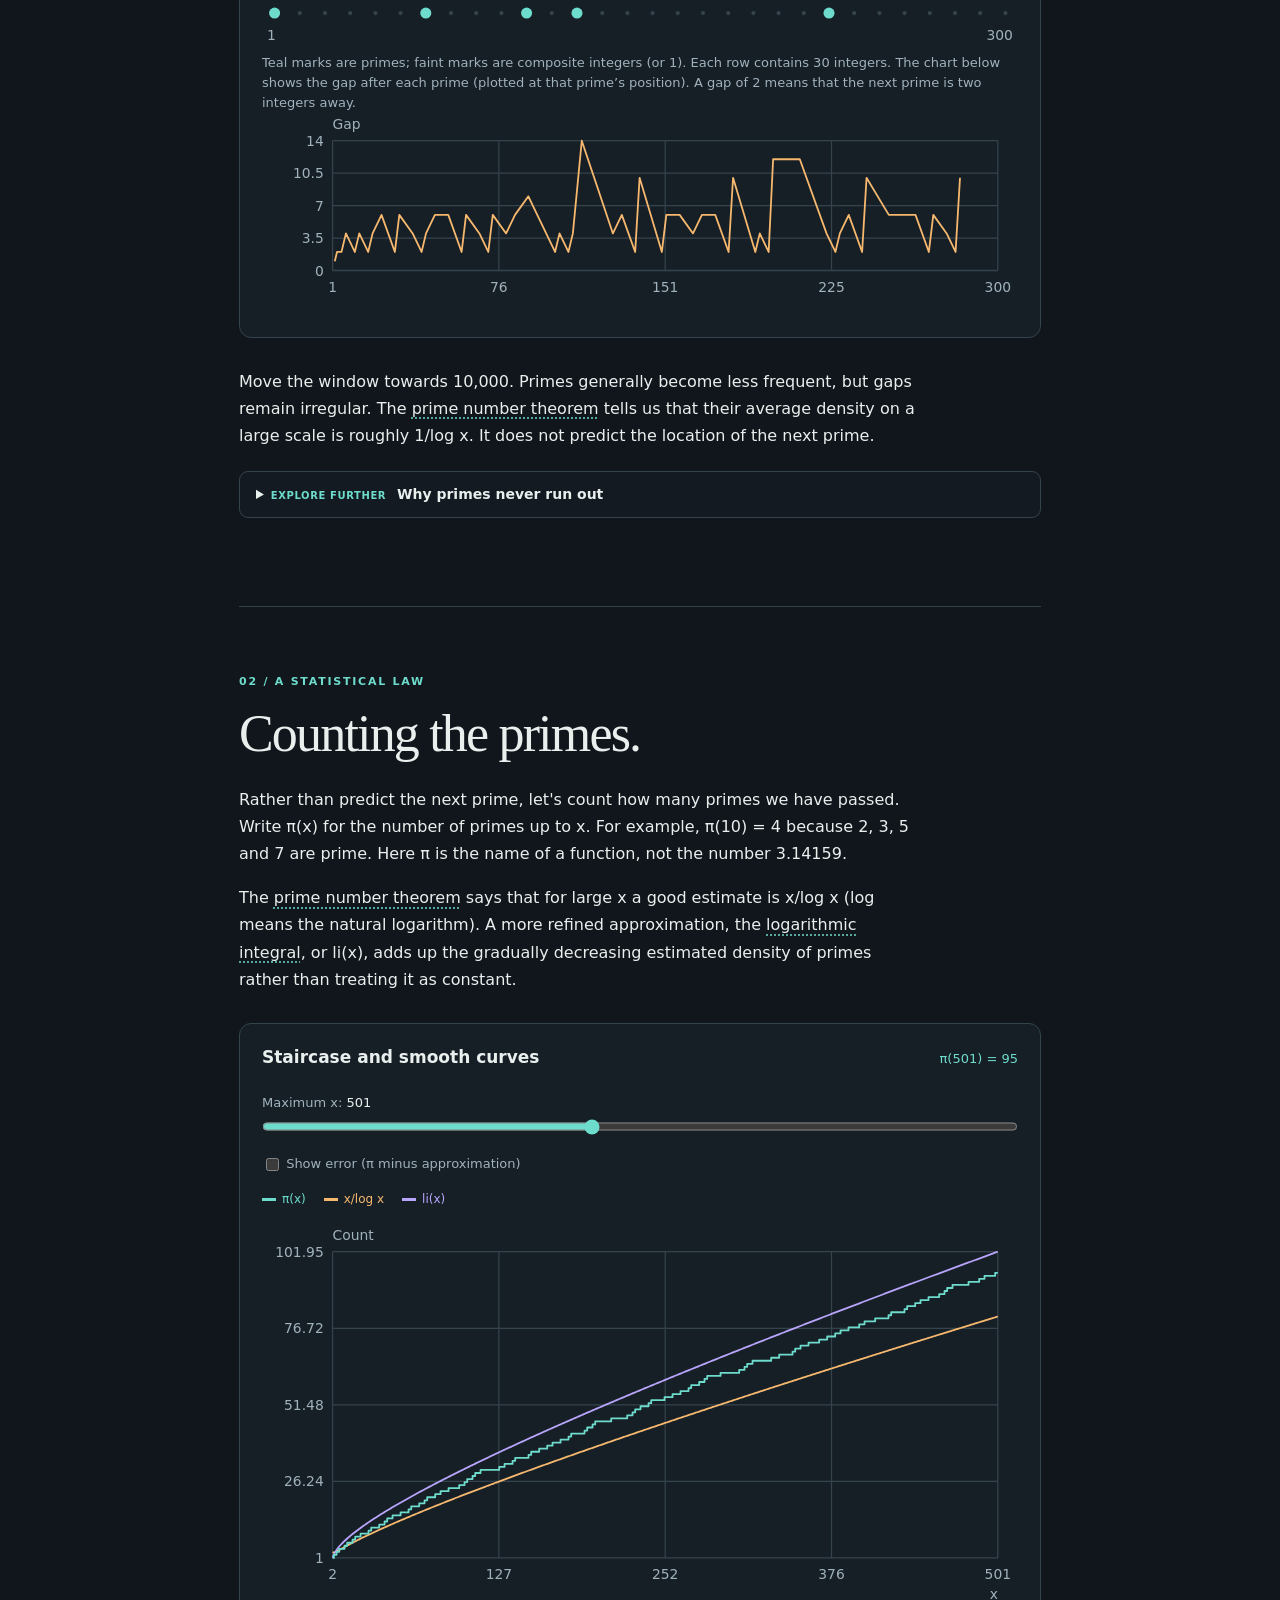
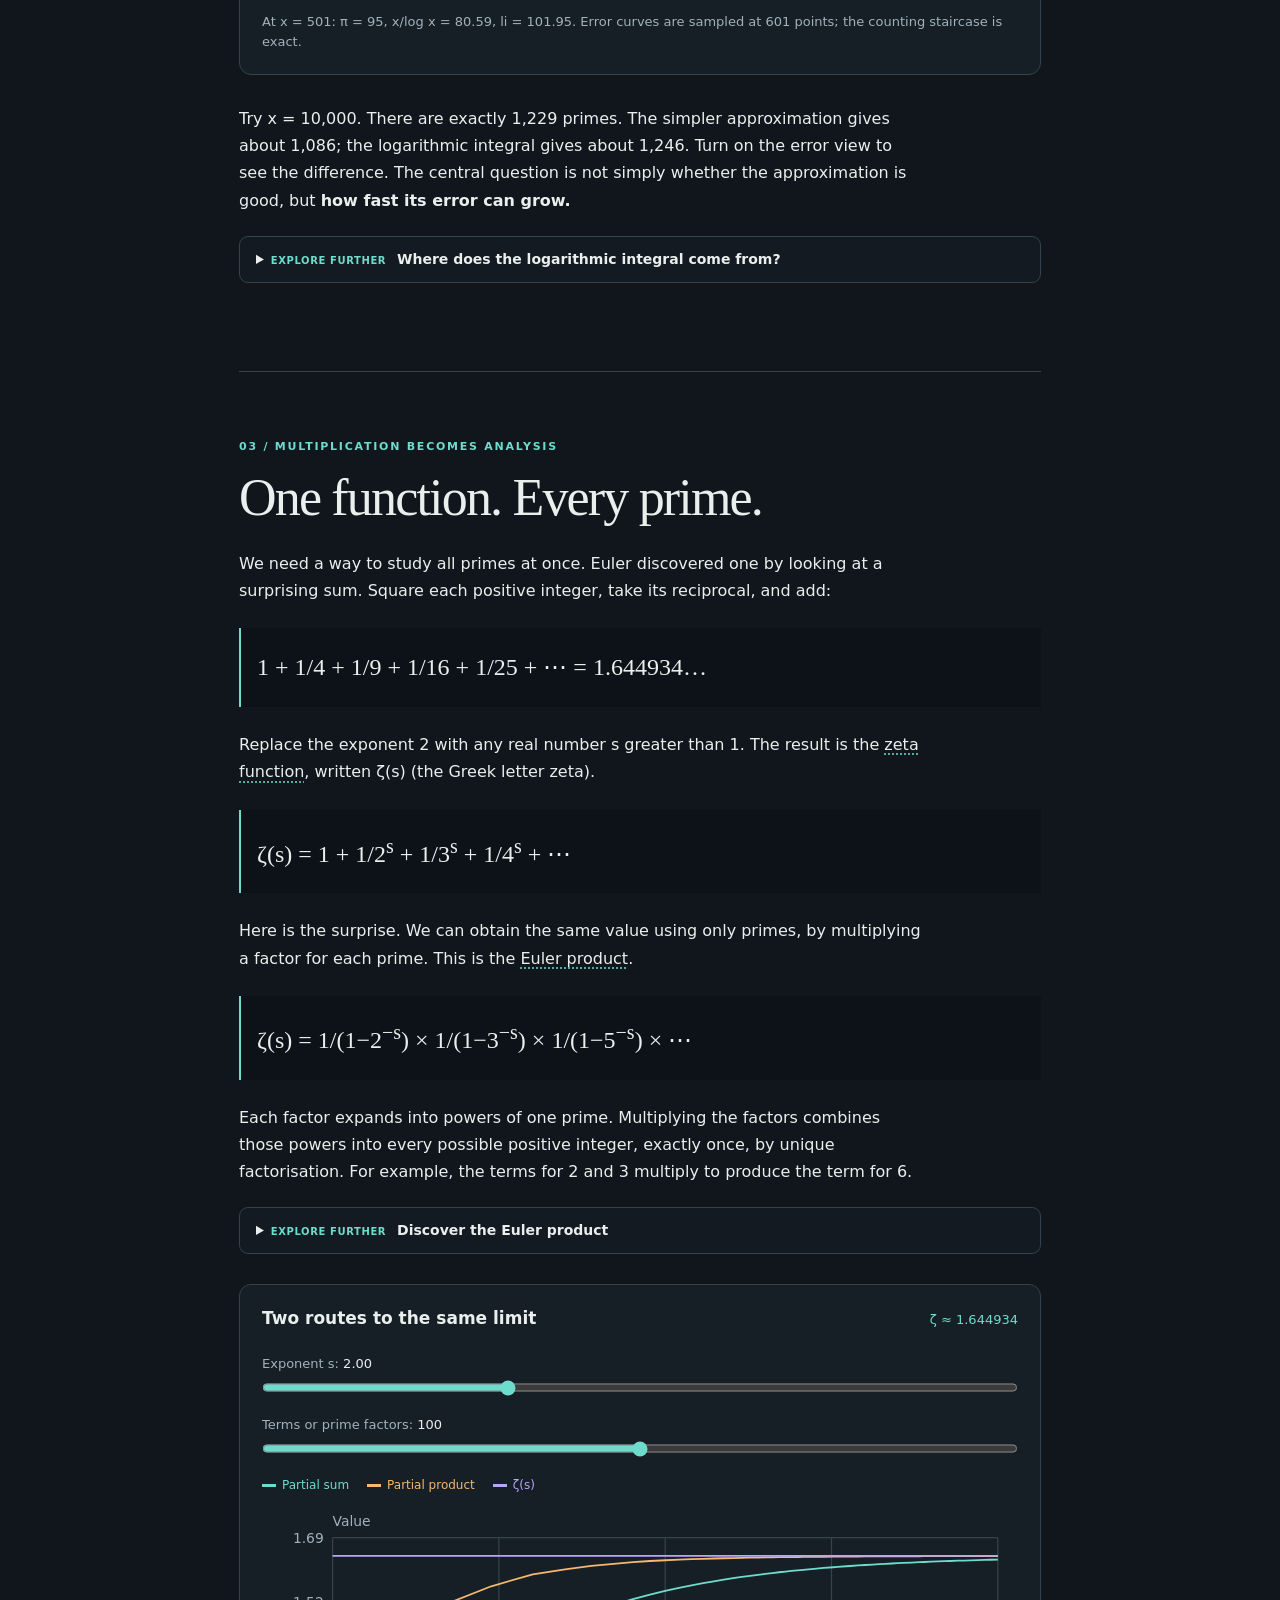
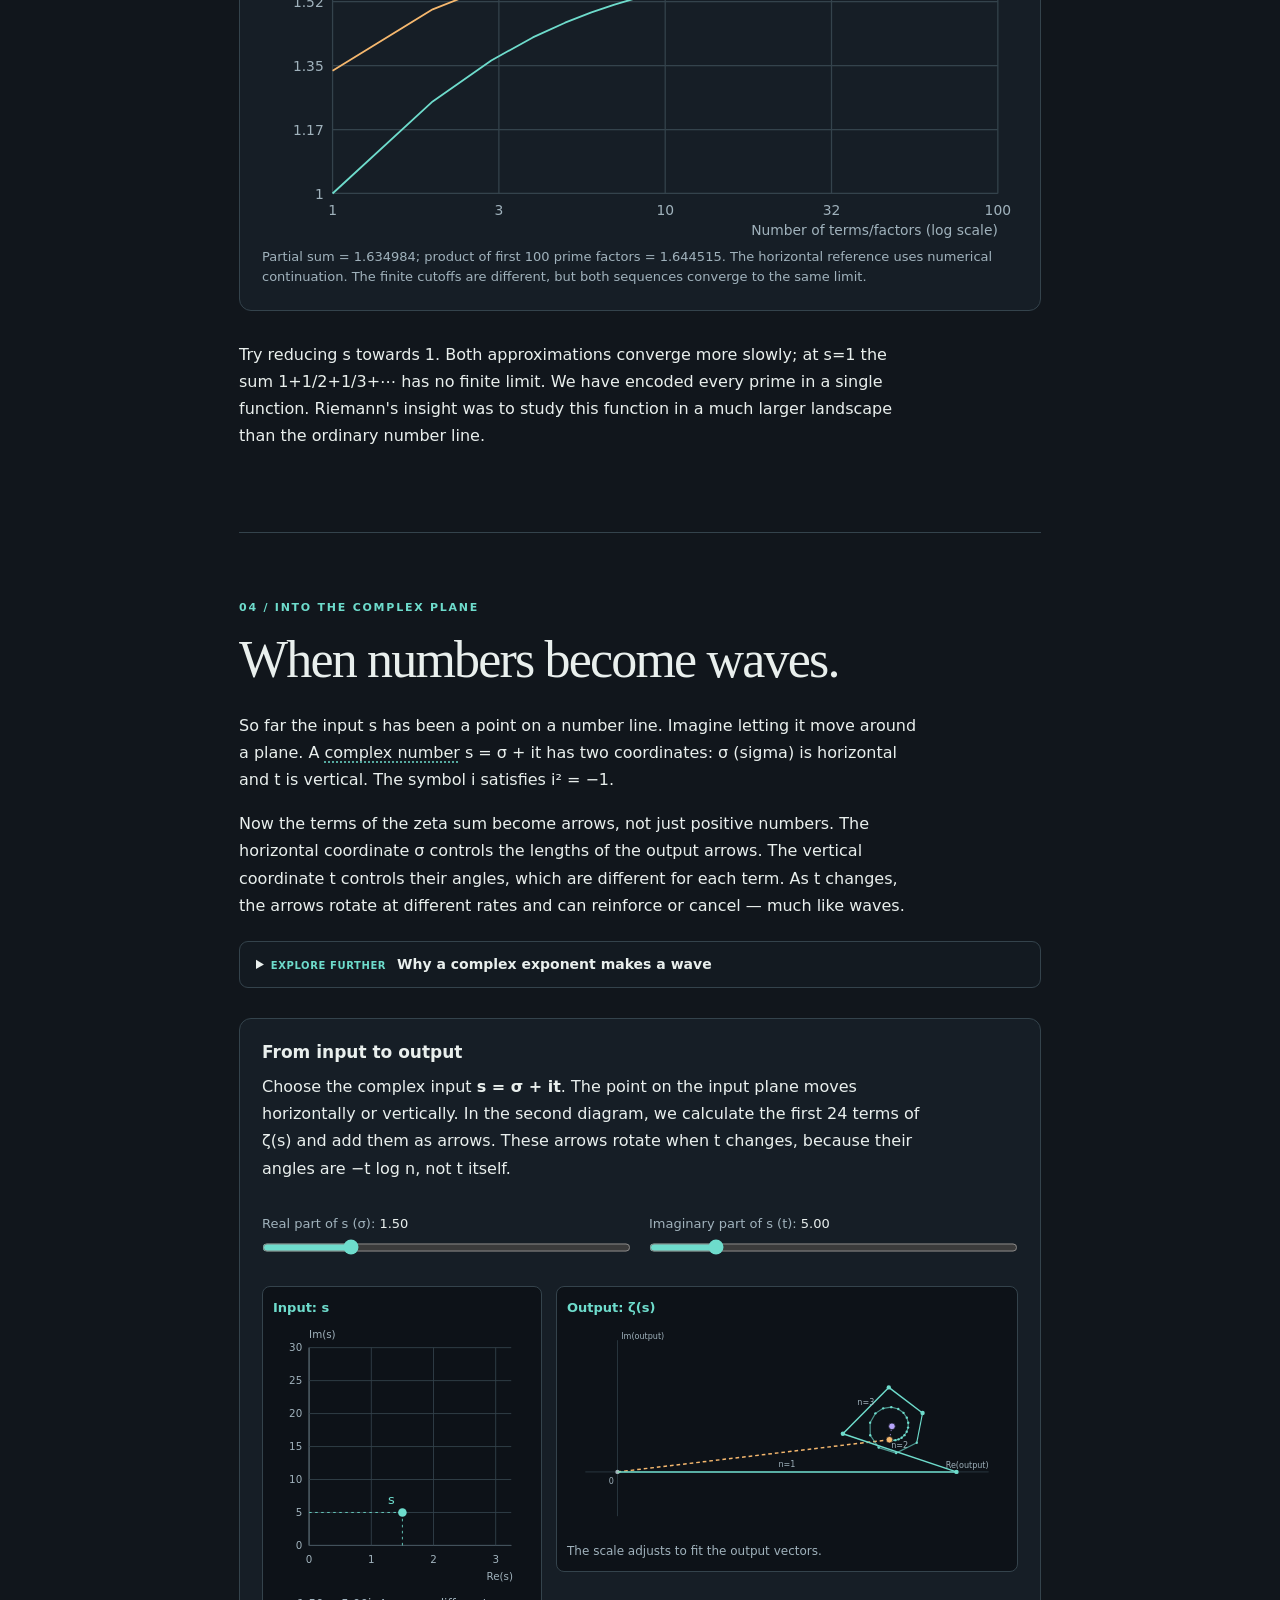
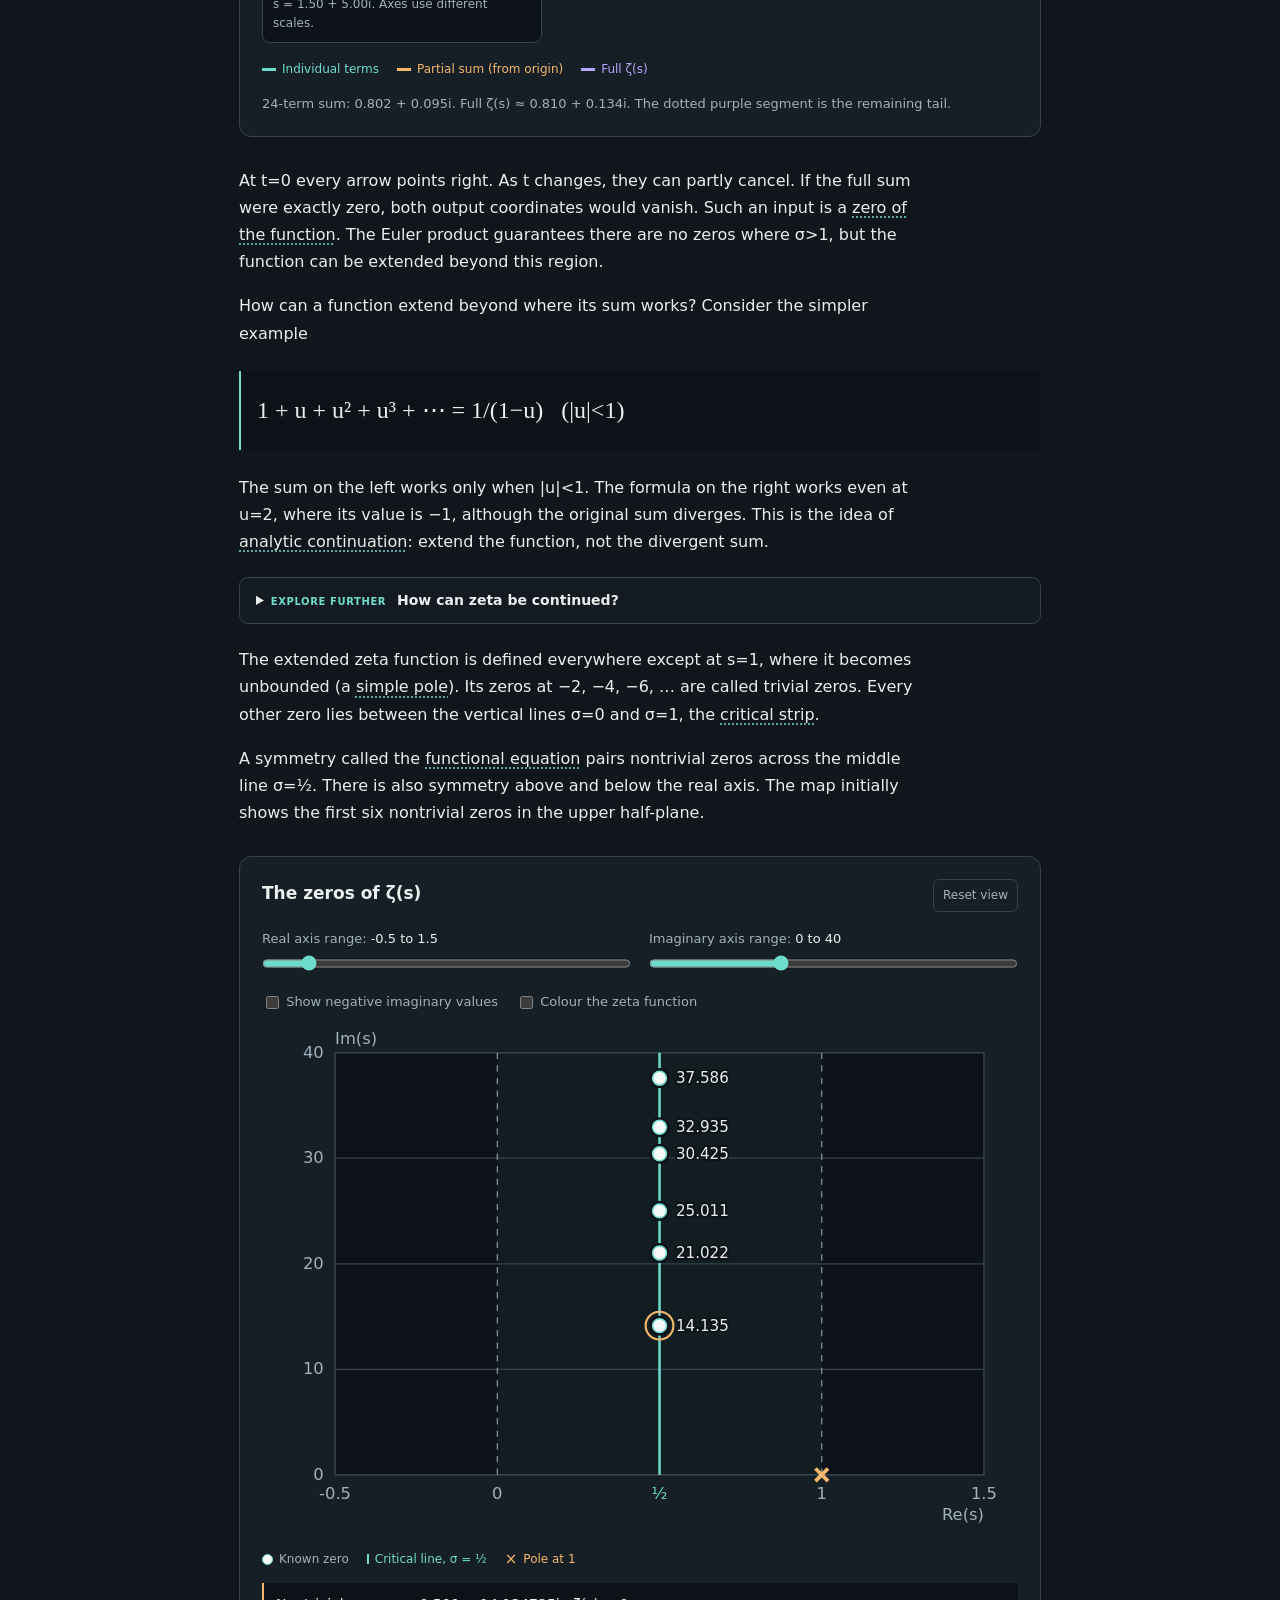
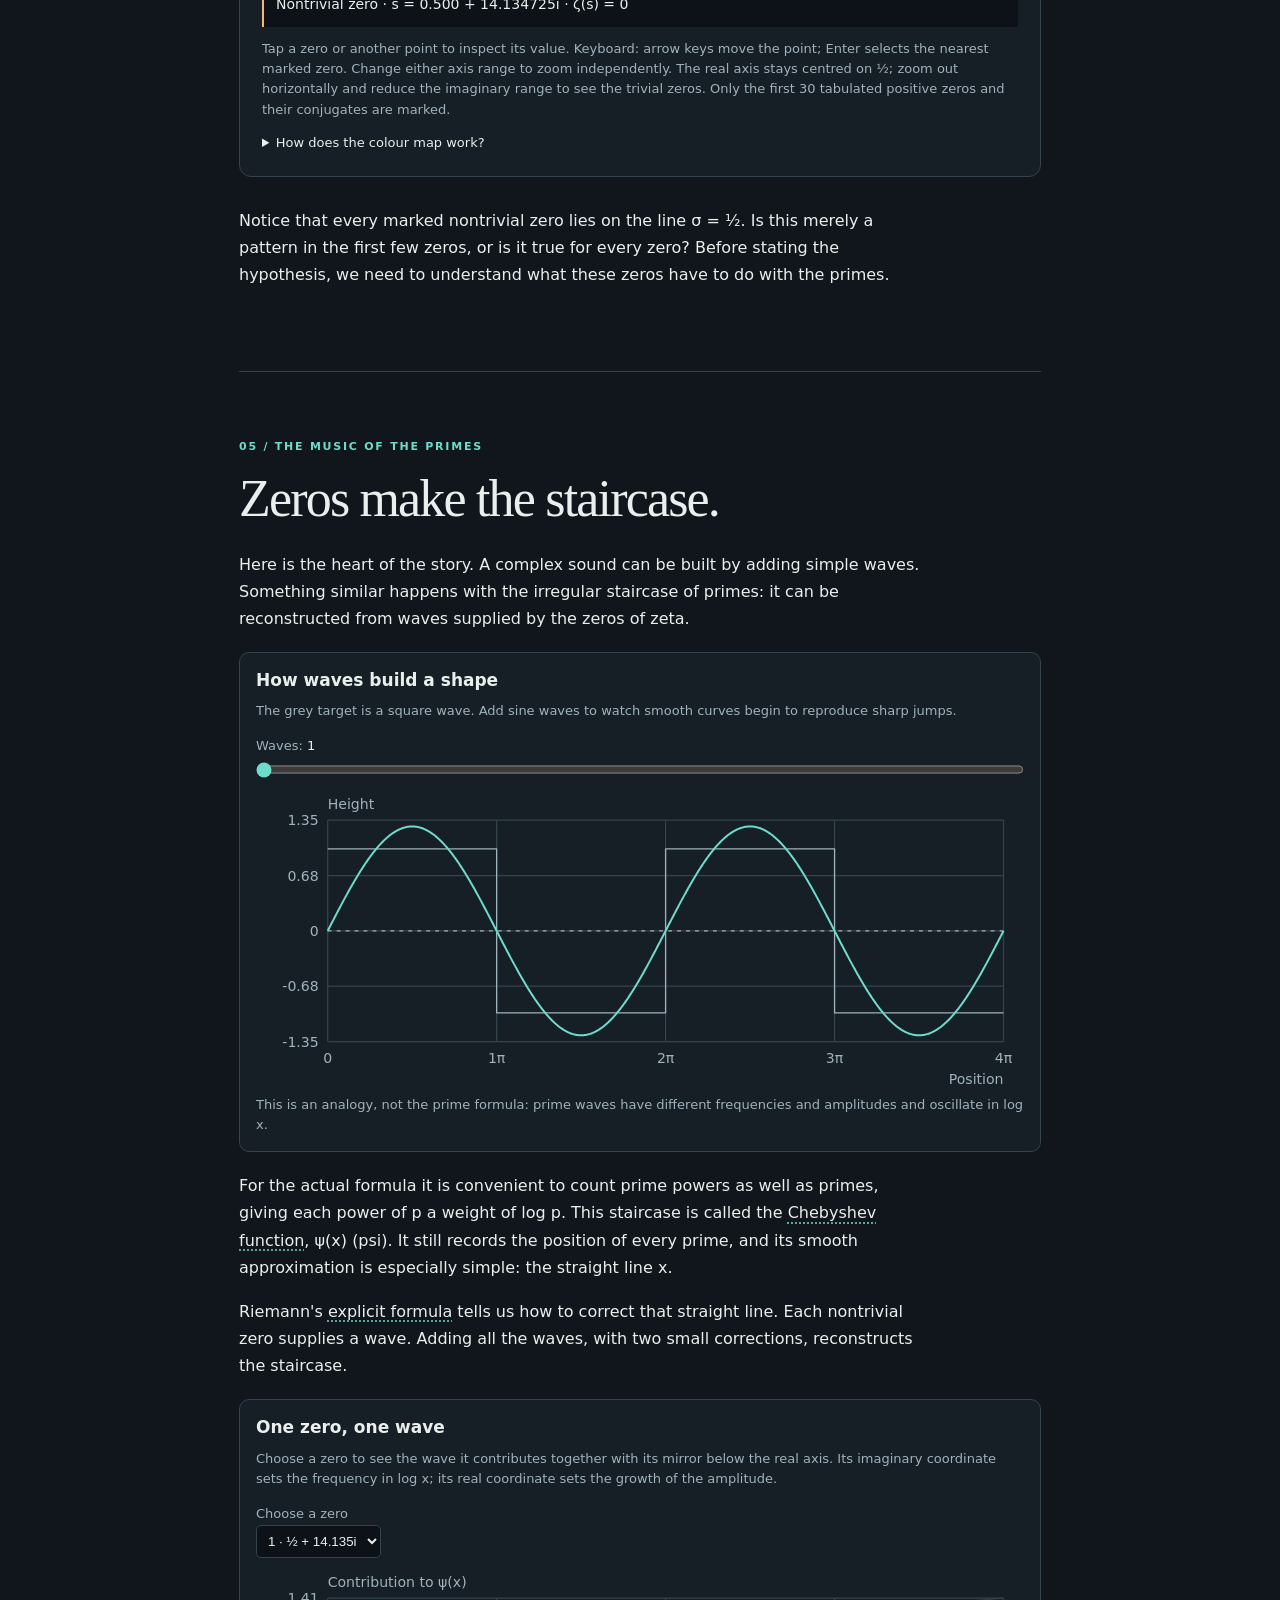
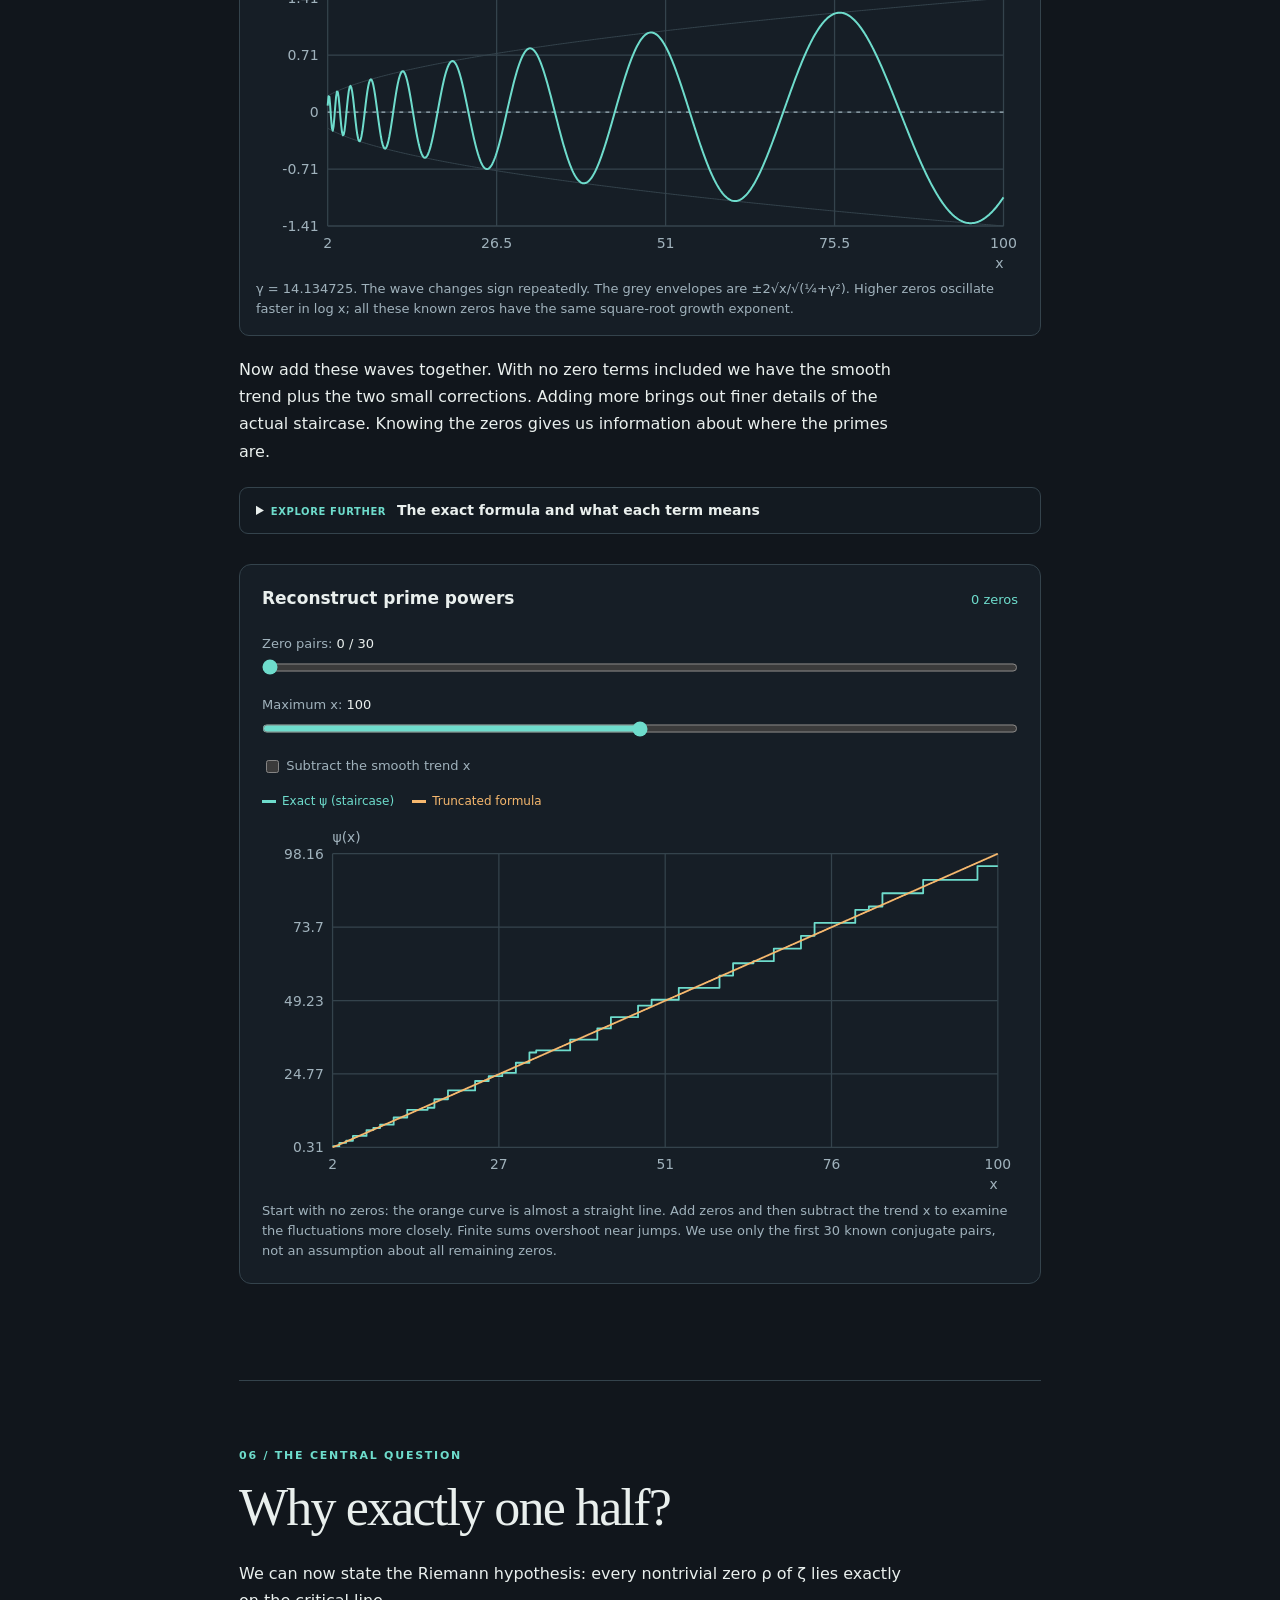
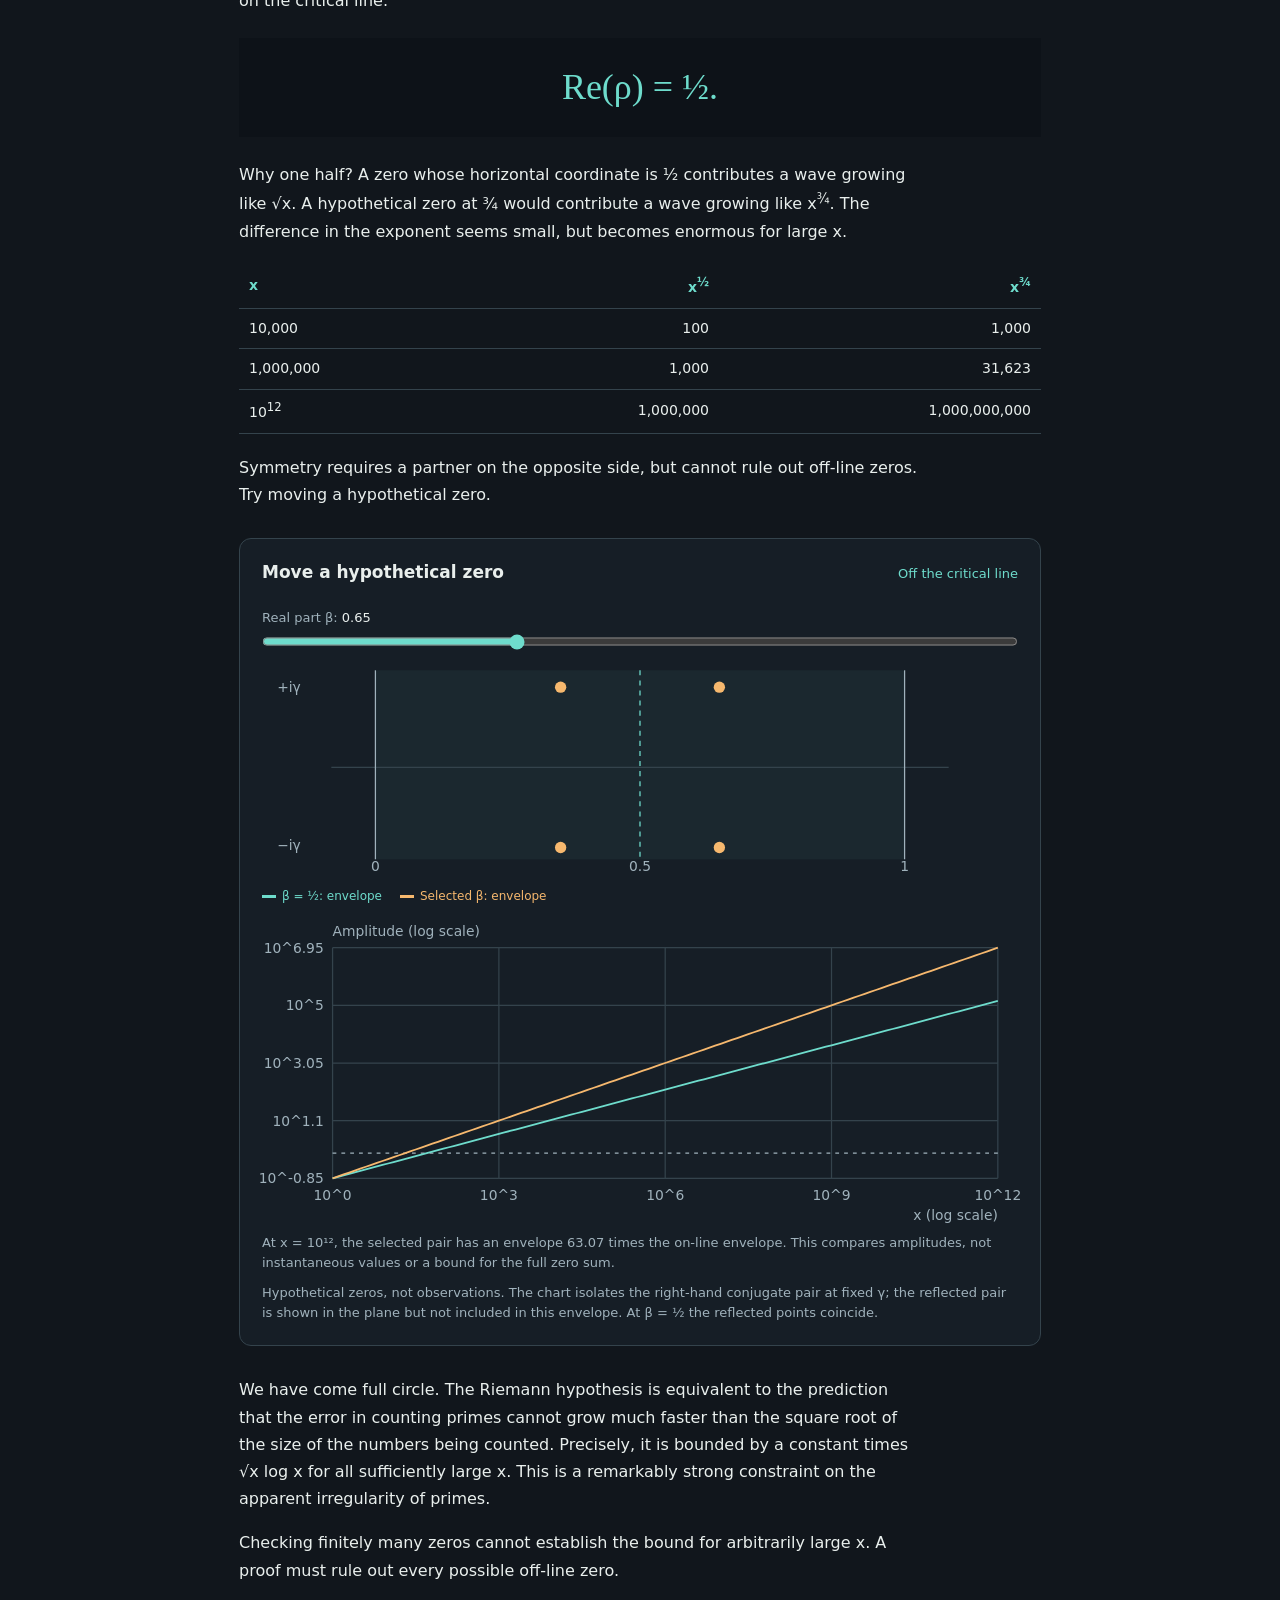
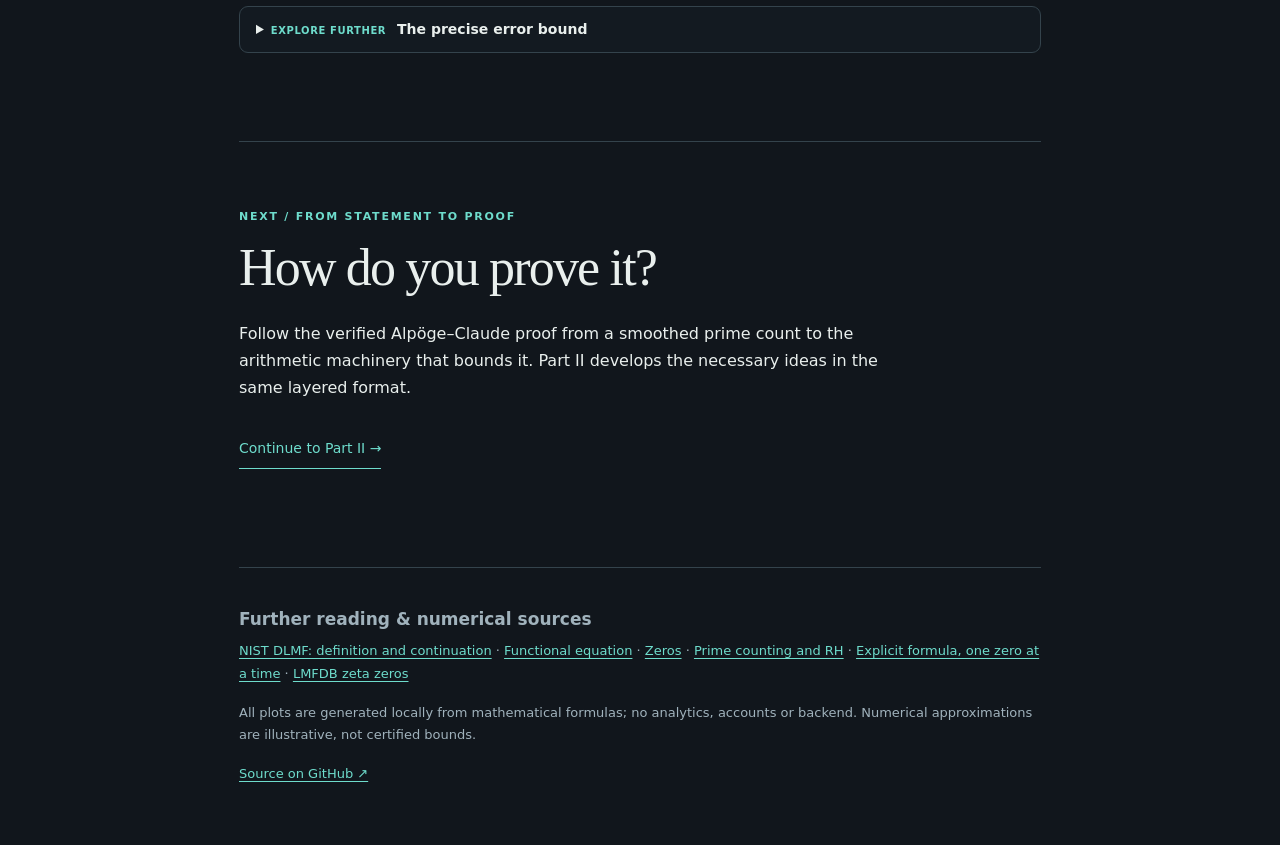
==== commit 2ea79aea: "Link Phase 1 to Part II" ====
--- a/index.html
+++ b/index.html
@@ -1,6 +1,6 @@
 <!DOCTYPE html>
 <html lang="en"><head><meta charset="utf-8"><meta name="viewport" content="width=device-width,initial-scale=1"><meta name="theme-color" content="#11161c"><meta name="description" content="An interactive mathematical journey from prime numbers to the Riemann hypothesis."><title>Riemann — The hidden order of primes</title><link rel="stylesheet" href="./style.css"></head>
-<body><header class="top"><a class="brand" href="#top">RIEMANN<span> / EXPLORER</span></a><nav aria-label="Chapters"><a href="#primes">Primes</a><a href="#counting">Counting</a><a href="#euler">Zeta</a><a href="#complex">Zeros</a><a href="#music">Explicit formula</a><a href="#rh">RH</a></nav></header>
+<body><header class="top"><a class="brand" href="#top">RIEMANN<span> / EXPLORER</span></a><nav aria-label="Chapters"><a href="#primes">Primes</a><a href="#counting">Counting</a><a href="#euler">Zeta</a><a href="#complex">Zeros</a><a href="#music">Explicit formula</a><a href="#rh">RH</a><a href="./proof.html">Part II →</a></nav></header>
 <main id="top">
 <section class="hero"><div class="eyebrow">AN INTERACTIVE MATHEMATICAL JOURNEY</div><h1>The hidden order<br>of <em>prime numbers.</em></h1><p>How accurately can we predict the number of primes below a billion? Below a trillion? There is a surprisingly good formula. The Riemann hypothesis predicts how far that formula can be wrong — and its answer depends on where a mysterious function equals zero.</p><div class="reading-guide"><p>Follow the story and try the experiments. No university mathematics is needed for the main thread. Open <strong>Explore further</strong> for worked examples and <strong>Mathematical details</strong> inside for precise statements and derivations. Dotted-underlined terms open short explanations.</p></div><a class="begin" href="#primes">Begin the journey ↓</a><svg id="hero-art" viewBox="0 0 800 155" role="img" aria-label="The first 800 integers with prime numbers highlighted"></svg><div class="fine">Each illuminated mark is a prime. The marks become sparser, but never end.</div></section>
 <section id="primes"><div class="eyebrow">01 / THE ATOMS OF ARITHMETIC</div><h2>Irregular, but not random.</h2><p>A prime is an integer greater than 1 whose only positive divisors are 1 and itself. Every integer greater than 1 can be built by multiplying primes, and its <a class="concept" data-concept="factor" href="https://en.wikipedia.org/wiki/Fundamental_theorem_of_arithmetic">prime factorisation</a> is unique apart from the order: for example, 60 = 2 × 2 × 3 × 5.</p>
@@ -16,6 +16,6 @@
 <section id="music"><div class="eyebrow">05 / THE MUSIC OF THE PRIMES</div><h2>Zeros make the staircase.</h2><p>Here is the heart of the story. A complex sound can be built by adding simple waves. Something similar happens with the irregular staircase of primes: it can be reconstructed from waves supplied by the zeros of zeta.</p><div class="mini-lab wave-demo"><h3>How waves build a shape</h3><p class="fine lead">The grey target is a square wave. Add sine waves to watch smooth curves begin to reproduce sharp jumps.</p><label for="fourier-n">Waves: <output id="fourier-n-val"></output></label><input type="range" id="fourier-n" min="1" max="25" step="1" value="1"><svg id="fourier-plot" viewBox="0 0 600 230" role="img" aria-label="Fourier reconstruction of square wave"></svg><p class="fine">This is an analogy, not the prime formula: prime waves have different frequencies and amplitudes and oscillate in log x.</p></div><p>For the actual formula it is convenient to count prime powers as well as primes, giving each power of p a weight of log p. This staircase is called the <a class="concept" data-concept="psi" href="https://en.wikipedia.org/wiki/Chebyshev_function">Chebyshev function</a>, ψ(x) (psi). It still records the position of every prime, and its smooth approximation is especially simple: the straight line x.</p><p>Riemann's <a class="concept" data-concept="explicit" href="https://dlmf.nist.gov/25.16">explicit formula</a> tells us how to correct that straight line. Each nontrivial zero supplies a wave. Adding all the waves, with two small corrections, reconstructs the staircase.</p><div class="mini-lab"><h3>One zero, one wave</h3><p class="fine lead">Choose a zero to see the wave it contributes together with its mirror below the real axis. Its imaginary coordinate sets the frequency in log x; its real coordinate sets the growth of the amplitude.</p><label for="single-zero">Choose a zero</label><select id="single-zero"><option value="0">1 · ½ + 14.135i</option><option value="1">2 · ½ + 21.022i</option><option value="2">3 · ½ + 25.011i</option><option value="3">4 · ½ + 30.425i</option><option value="4">5 · ½ + 32.935i</option><option value="5">6 · ½ + 37.586i</option></select><svg id="single-wave" viewBox="0 0 600 235" role="img" aria-label="Actual wave contributed by a conjugate pair"></svg><p class="fine" id="single-detail"></p></div><p>Now add these waves together. With no zero terms included we have the smooth trend plus the two small corrections. Adding more brings out finer details of the actual staircase. Knowing the zeros gives us information about where the primes are.</p><details class="depth"><summary><span class="depth-tag">Explore further</span> The exact formula and what each term means</summary><div class="depth-content"><p>The weighted staircase is</p><div class="equation">ψ(x)=∑<sub>pᵏ≤x, k≥1</sub> log p.</div><p>Up to 10, the prime powers are 2, 3, 4, 5, 7, 8 and 9, so ψ(10)=3 log 2+2 log 3+log 5+log 7. Its jumps locate prime powers; retaining only first powers recovers the primes.</p><p>For x&gt;1, the Riemann–von Mangoldt formula is</p><div class="equation">ψ<sub>0</sub>(x)=x−∑<sub>ρ</sub>x<sup>ρ</sup>/ρ−log(2π)−½log(1−x<sup>−2</sup>).</div><p>ψ₀ takes the midpoint at jumps. The sum is over all nontrivial zeros with multiplicity, in symmetric height order. A conjugate pair ρ=β±iγ contributes the real wave</p><div class="equation">−2 Re(x<sup>β+iγ</sup>/(β+iγ)).</div><p>Equivalently, −2x<sup>β</sup>cos(γ log x−arg(β+iγ))/√(β²+γ²). The amplitude grows like x<sup>β</sup>; the angular frequency in log x is γ.</p><details class="derivation"><summary>Mathematical details</summary><div class="depth-content"><p>Logarithmically differentiate the absolutely and locally uniformly convergent Euler product in Re(s)&gt;1:</p><div class="equation">−ζ′(s)/ζ(s)=∑<sub>p,k≥1</sub>(log p)p<sup>−ks</sup>=∑<sub>n≥1</sub>Λ(n)n<sup>−s</sup>.</div><p>Here Λ(pᵏ)=log p for prime powers and Λ(n)=0 otherwise. Perron's inversion formula with c&gt;1 gives the weighted count (half weight at a jump):</p><div class="equation">ψ<sub>0</sub>(x)=lim<sub>T→∞</sub> (1/(2πi))∫<sub>c−iT</sub><sup>c+iT</sup>[−ζ′(s)/ζ(s)]x<sup>s</sup>/s ds.</div><p>The inversion kernel gives the step function of x/n, with value ½ at x=n. Shifting the contour left collects residues: s=1 gives x; a nontrivial zero ρ of multiplicity m gives −mx<sup>ρ</sup>/ρ; s=0 gives −ζ′(0)/ζ(0)=−log(2π); and trivial zeros −2k give x<sup>−2k</sup>/(2k), summing to −½log(1−x<sup>−2</sup>).</p><p>This is a derivation outline, not a substitute for analytic estimates: the contour shift requires heights avoiding zeros and bounds on ζ′/ζ and the displaced integrals. These justify the symmetric limiting sum. The formula does not assume RH. <a href="https://dlmf.nist.gov/25.16" target="_blank" rel="noopener">NIST DLMF: explicit formula ↗</a> · <a href="https://math.ucr.edu/home/baez/mathematical/riemann_explicit_formula/riemann_explicit_formula.html" target="_blank" rel="noopener">John Baez: exposition ↗</a></p></div></details></div></details><div class="lab"><div class="labhead"><h3>Reconstruct prime powers</h3><output id="music-stat"></output></div><label for="music-n">Zero pairs: <output id="music-n-val"></output></label><input id="music-n" type="range" min="0" max="30" step="1" value="0"><label for="music-x">Maximum x: <output id="music-x-val"></output></label><input id="music-x" type="range" min="1.3" max="2.7" step=".01" value="2"><div class="toggle"><label><input id="music-error" type="checkbox"> Subtract the smooth trend x</label></div><div class="legend"><span class="a">Exact ψ (staircase)</span><span class="b">Truncated formula</span></div><svg id="music-plot" viewBox="0 0 600 290" role="img" aria-label="Exact prime-power count and zero-sum approximation"></svg><p class="fine">Start with no zeros: the orange curve is almost a straight line. Add zeros and then subtract the trend x to examine the fluctuations more closely. Finite sums overshoot near jumps. We use only the first 30 known conjugate pairs, not an assumption about all remaining zeros.</p></div></section>
 <section id="rh"><div class="eyebrow">06 / THE CENTRAL QUESTION</div><h2>Why exactly one half?</h2><p>We can now state the Riemann hypothesis: every nontrivial zero ρ of ζ lies exactly on the critical line.</p><div class="equation focus">Re(ρ) = ½.</div><p>Why one half? A zero whose horizontal coordinate is ½ contributes a wave growing like √x. A hypothetical zero at ¾ would contribute a wave growing like x<sup>¾</sup>. The difference in the exponent seems small, but becomes enormous for large x.</p><div class="table-wrap"><table class="number-table"><thead><tr><th>x</th><th>x<sup>½</sup></th><th>x<sup>¾</sup></th></tr></thead><tbody><tr><td>10,000</td><td>100</td><td>1,000</td></tr><tr><td>1,000,000</td><td>1,000</td><td>31,623</td></tr><tr><td>10<sup>12</sup></td><td>1,000,000</td><td>1,000,000,000</td></tr></tbody></table></div><p>Symmetry requires a partner on the opposite side, but cannot rule out off-line zeros. Try moving a hypothetical zero.</p><div class="lab"><div class="labhead"><h3>Move a hypothetical zero</h3><output id="rh-stat"></output></div><label for="rh-beta">Real part β: <output id="rh-beta-val"></output></label><input id="rh-beta" type="range" min=".5" max=".95" step=".01" value=".65"><svg id="rh-plane" viewBox="0 0 600 165" role="img" aria-label="Hypothetical quartet of zeros with reflection and conjugation symmetry"></svg><div class="legend"><span class="a">β = ½: envelope</span><span class="b">Selected β: envelope</span></div><svg id="rh-growth" viewBox="0 0 600 240" role="img" aria-label="Log scale growth envelope of zero term"></svg><p class="fine" id="rh-detail"></p><p class="fine">Hypothetical zeros, not observations. The chart isolates the right-hand conjugate pair at fixed γ; the reflected pair is shown in the plane but not included in this envelope. At β = ½ the reflected points coincide.</p></div>
 <p>We have come full circle. The Riemann hypothesis is equivalent to the prediction that the error in counting primes cannot grow much faster than the square root of the size of the numbers being counted. Precisely, it is bounded by a constant times √x log x for all sufficiently large x. This is a remarkably strong constraint on the apparent irregularity of primes.</p><p>Checking finitely many zeros cannot establish the bound for arbitrarily large x. A proof must rule out every possible off-line zero.</p><details class="depth"><summary><span class="depth-tag">Explore further</span> The precise error bound</summary><div class="depth-content"><p>RH is equivalent to each estimate (as x tends to infinity):</p><div class="equation">π(x)=li(x)+O(√x log x)</div> <div class="equation">ψ(x)=x+O(√x log²x).</div><p>The <a class="concept" data-concept="bigO" href="https://en.wikipedia.org/wiki/Big_O_notation">big-O notation</a> hides a constant independent of x. The bounds describe the combined effect of all zeros, not one pair.</p><details class="derivation"><summary>Mathematical details</summary><div class="depth-content"><p><strong>RH ⇒ error bound.</strong> A standard truncated explicit formula with N(T)=O(T log T) gives ψ(x)−x=O(√x log²x) under RH. The sum of 1/|ρ| up to height T is O(log²T); choosing a suitable height and controlling the remainder is essential. Simply adding infinitely many individual amplitude bounds would not work. Higher prime powers contribute O(√x log x) or less; partial summation gives the π estimate.</p><p><strong>Error bound ⇒ RH.</strong> For Re(s)&gt;1,</p><div class="equation">−ζ′(s)/ζ(s)=s∫<sub>1</sub><sup>∞</sup>ψ(x)x<sup>−s−1</sup>dx.</div><p>Subtract s/(s−1), the contribution of x. If ψ(x)−x=O(√x log²x), the remaining integral is analytic for Re(s)&gt;½. Thus −ζ′/ζ cannot have poles there except at 1. There are no zeros to the right of ½, and symmetry excludes those to the left. The π estimate implies the ψ estimate by partial summation and bounding higher prime powers. <a href="https://dlmf.nist.gov/25.16" target="_blank" rel="noopener">NIST DLMF: RH and prime counting ↗</a></p></div></details></div></details></section>
-<section id="proofs" class="next"><div class="eyebrow">NEXT / FROM STATEMENT TO PROOF</div><h2>What would a proof have to do?</h2><p>We now have the vocabulary to understand the question. The next chapters will connect this foundation to the actual mathematics of the announced proof arguments, with source-linked lemmas and explicit verification status.</p><a href="https://github.com/grantaj/riemann-explainer/issues/2">Phase 2: mathematical bridge ↗</a> · <a href="https://github.com/grantaj/riemann-explainer/issues/3">Phase 3: proof explorer ↗</a></section>
+<section id="proofs" class="next"><div class="eyebrow">NEXT / FROM STATEMENT TO PROOF</div><h2>How do you prove it?</h2><p>Follow the verified Alpöge–Claude proof from a smoothed prime count to the arithmetic machinery that bounds it. Part II develops the necessary ideas in the same layered format.</p><a class="begin" href="./proof.html">Continue to Part II →</a></section>
 <footer><h3>Further reading &amp; numerical sources</h3><p><a href="https://dlmf.nist.gov/25.2">NIST DLMF: definition and continuation</a> · <a href="https://dlmf.nist.gov/25.4">Functional equation</a> · <a href="https://dlmf.nist.gov/25.10">Zeros</a> · <a href="https://dlmf.nist.gov/25.16">Prime counting and RH</a> · <a href="https://math.ucr.edu/home/baez/mathematical/riemann_explicit_formula/riemann_explicit_formula.html">Explicit formula, one zero at a time</a> · <a href="https://www.lmfdb.org/zeros/zeta/">LMFDB zeta zeros</a></p><p>All plots are generated locally from mathematical formulas; no analytics, accounts or backend. Numerical approximations are illustrative, not certified bounds.</p><a href="https://github.com/grantaj/riemann-explainer">Source on GitHub ↗</a></footer>
 </main><dialog id="concept-dialog" aria-labelledby="concept-title"><div class="dialog-head"><h2 id="concept-title"></h2><button type="button" id="concept-close" aria-label="Close explanation">×</button></div><div id="concept-body"></div><a id="concept-source" target="_blank" rel="noopener">Read more ↗</a></dialog><noscript>Enable JavaScript to use the interactive experiments. The mathematical text remains readable.</noscript><script type="module" src="./app.mjs"></script></body></html>
--- a/style.css
+++ b/style.css
@@ -3,4 +3,5 @@
 .concept{color:inherit;text-decoration:underline;text-decoration-style:dotted;text-decoration-color:var(--a);text-underline-offset:.24em;cursor:help}.concept:hover{color:var(--a)}.fine.lead{margin-bottom:12px}.readout{padding:10px 12px;border-left:2px solid var(--b);background:#0d1218;font-size:14px;font-variant-numeric:tabular-nums;max-width:none;margin:12px 0;overflow-wrap:anywhere}.small-detail{color:var(--muted);font-size:13px;margin-top:12px}.small-detail summary{cursor:pointer;color:var(--ink)}.small-detail p{margin:8px 0 0}#domain{cursor:crosshair;touch-action:pan-y}#domain:focus-visible{outline:2px solid var(--a);outline-offset:3px}.legend .zero-key:before{width:9px;height:9px;background:#f5f8f7;border:1px solid var(--a);border-radius:50%}.legend .line-key:before{height:10px;width:2px}.legend .pole-key:before{content:"×";display:inline;width:auto;height:auto;background:transparent;font-size:15px;line-height:1}dialog{color:var(--ink);background:var(--panel);border:1px solid var(--line);border-radius:12px;padding:24px;width:min(520px,calc(100% - 32px));max-height:85vh;overflow:auto;box-shadow:0 20px 80px #0008}dialog::backdrop{background:#080c12bc}.dialog-head{display:flex;align-items:flex-start;justify-content:space-between;gap:12px}.dialog-head h2{font-size:clamp(23px,5vw,32px);margin:0 0 18px;line-height:1.15}.dialog-head button{border:0;color:var(--muted);background:transparent;font-size:26px;line-height:1;cursor:pointer;padding:2px 6px}.dialog-head button:focus-visible{outline:2px solid var(--a)}#concept-body{font-size:16px;line-height:1.7;margin-bottom:20px}#concept-source{font-size:14px} @media(max-width:600px){#domain text{font-size:15px}.readout{font-size:13px}.legend{gap:8px 12px}}
 /* Each topic opens from intuition to a worked example to mathematical detail. */
 .reading-guide{max-width:600px;border-left:2px solid var(--line);padding-left:14px;margin:20px 0 0}.reading-guide p{font-size:14px;line-height:1.6;margin:0}.depth{border:1px solid var(--line);border-radius:9px;margin:22px 0;background:#131a21}.depth>summary,.derivation>summary{padding:12px 16px;cursor:pointer;font-size:14px;color:var(--ink);font-weight:600;line-height:1.5}.depth>summary:hover,.derivation>summary:hover{color:var(--a)}.depth>summary:focus-visible,.derivation>summary:focus-visible{outline:2px solid var(--a);outline-offset:3px}.depth-tag{font-size:10px;text-transform:uppercase;letter-spacing:.06em;color:var(--a);margin-right:6px;font-weight:650;white-space:nowrap}.depth-content{padding:2px 16px 16px;min-width:0}.depth-content p{font-size:15px;margin:8px 0 14px}.depth-content .equation{font-size:clamp(15px,2.5vw,20px);margin:14px 0}.derivation{border-top:1px solid var(--line);margin-top:16px;background:#10161c;border-radius:6px}.derivation>summary{color:var(--c)}.derivation .depth-content p{font-size:14px}.mini-lab{border:1px solid var(--line);border-radius:10px;background:var(--panel);padding:16px;margin:20px 0}.mini-lab .fine{font-size:13px;margin-top:8px}.mini-lab select{max-width:100%;margin-bottom:12px}.table-wrap{overflow-x:auto;margin:20px 0}.number-table{width:100%;border-collapse:collapse;font-variant-numeric:tabular-nums;font-size:14px;text-align:right}.number-table th,.number-table td{padding:8px 10px;border-bottom:1px solid var(--line)}.number-table th{color:var(--a);font-weight:600}.number-table th:first-child,.number-table td:first-child{text-align:left}.number-table td{white-space:nowrap}#factor-grid [data-factor]{cursor:pointer} @media(max-width:600px){.depth>summary,.derivation>summary{padding:11px 10px}.depth-content{padding:2px 10px 12px}.mini-lab{padding:10px}.reading-guide p{font-size:13px}.number-table{font-size:12px}.number-table td,.number-table th{padding:7px 4px}}
-.complex-stage{display:grid;grid-template-columns:minmax(0,1fr) minmax(0,1.65fr);align-items:start;gap:14px;margin:16px 0}.plane-panel{min-width:0;background:#0d1218;border:1px solid var(--line);border-radius:8px;padding:10px}.plane-panel h4{font-size:13px;color:var(--a);font-weight:600;margin:0 0 8px}.plane-panel svg{max-height:290px}.plane-panel .fine{font-size:12px}@media(max-width:600px){.complex-stage{grid-template-columns:1fr}.plane-panel #vector-input{max-width:280px;margin:auto}.plane-panel svg{max-height:none}}+.complex-stage{display:grid;grid-template-columns:minmax(0,1fr) minmax(0,1.65fr);align-items:start;gap:14px;margin:16px 0}.plane-panel{min-width:0;background:#0d1218;border:1px solid var(--line);border-radius:8px;padding:10px}.plane-panel h4{font-size:13px;color:var(--a);font-weight:600;margin:0 0 8px}.plane-panel svg{max-height:290px}.plane-panel .fine{font-size:12px}@media(max-width:600px){.complex-stage{grid-template-columns:1fr}.plane-panel #vector-input{max-width:280px;margin:auto}.plane-panel svg{max-height:none}}
+.quiet-button{background:transparent;border:1px solid var(--line);border-radius:6px;color:var(--muted);font:inherit;font-size:12px;padding:5px 9px;cursor:pointer}.quiet-button:hover,.quiet-button:focus-visible{color:var(--a);border-color:var(--a)}.domain-options{display:flex;flex-wrap:wrap;gap:0 18px;margin-bottom:12px}.domain-options label{margin-top:5px}.control-pair output{display:inline-block;font-variant-numeric:tabular-nums}
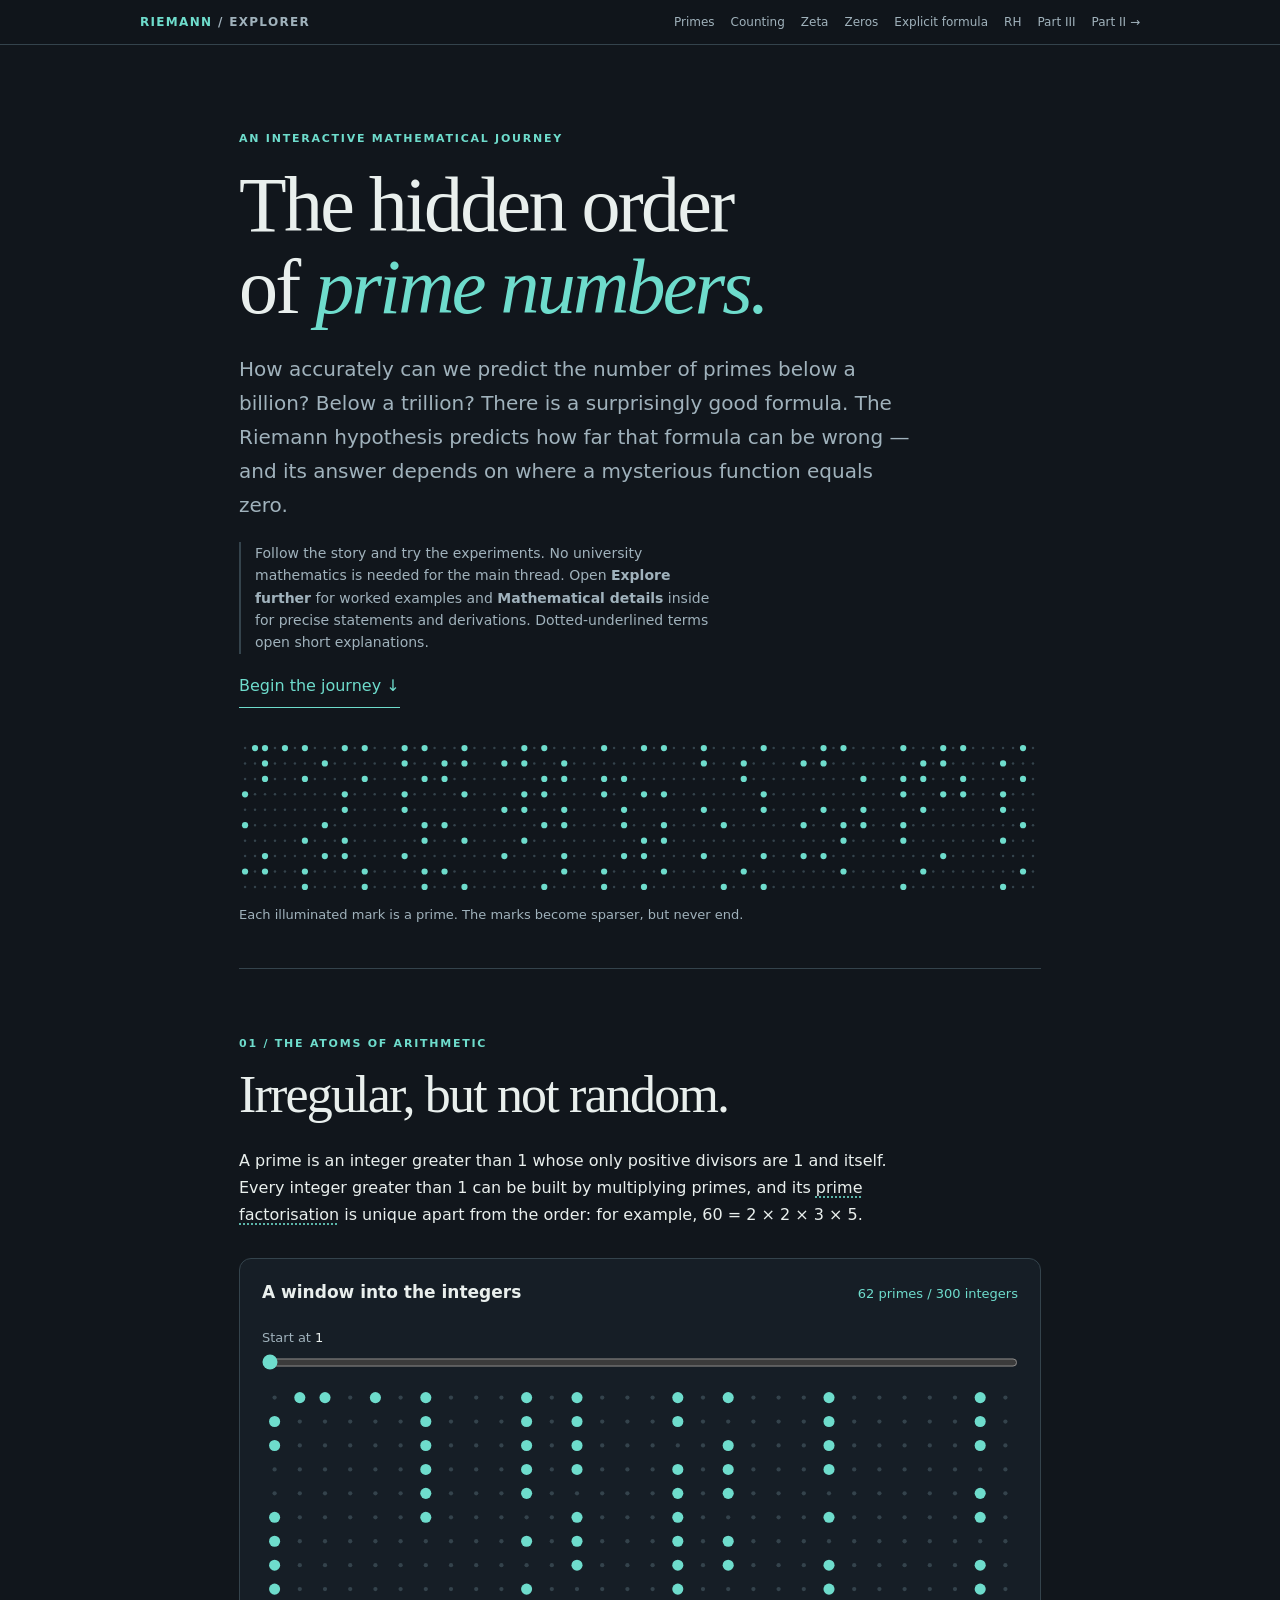
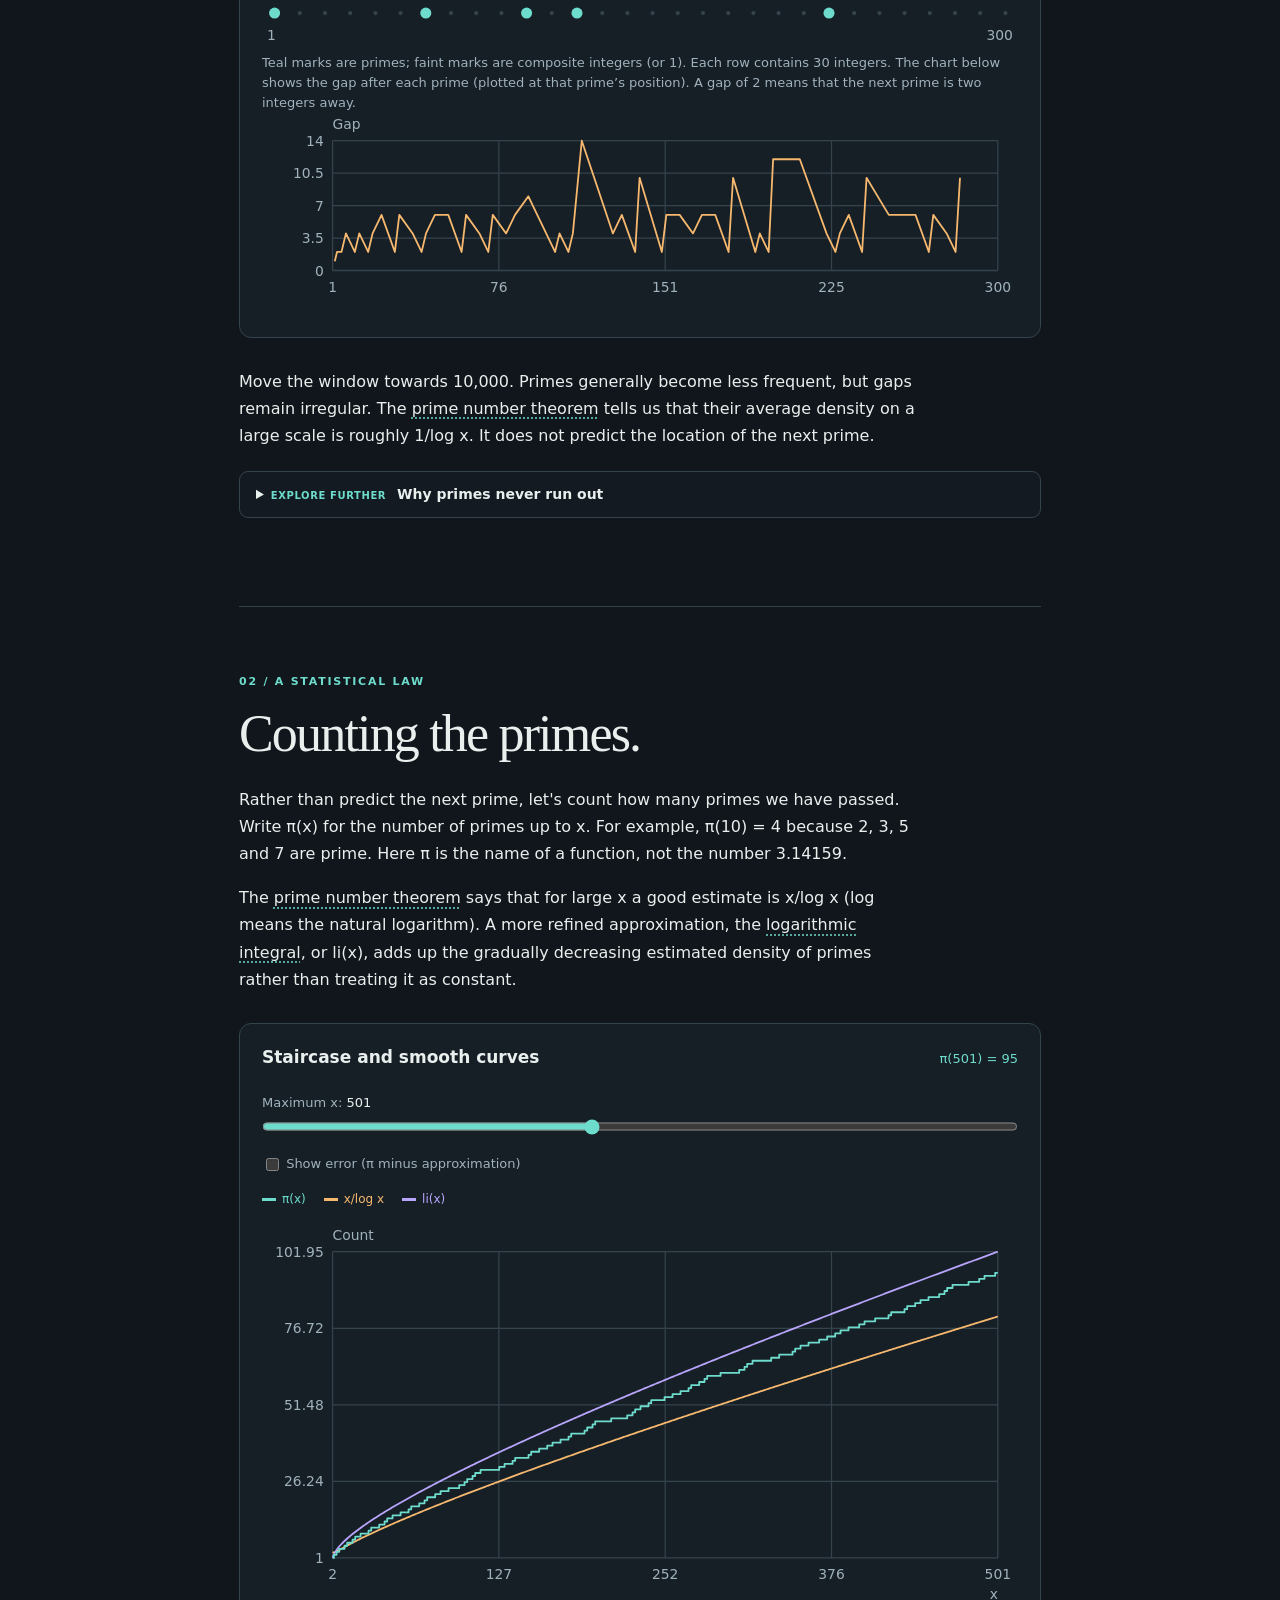
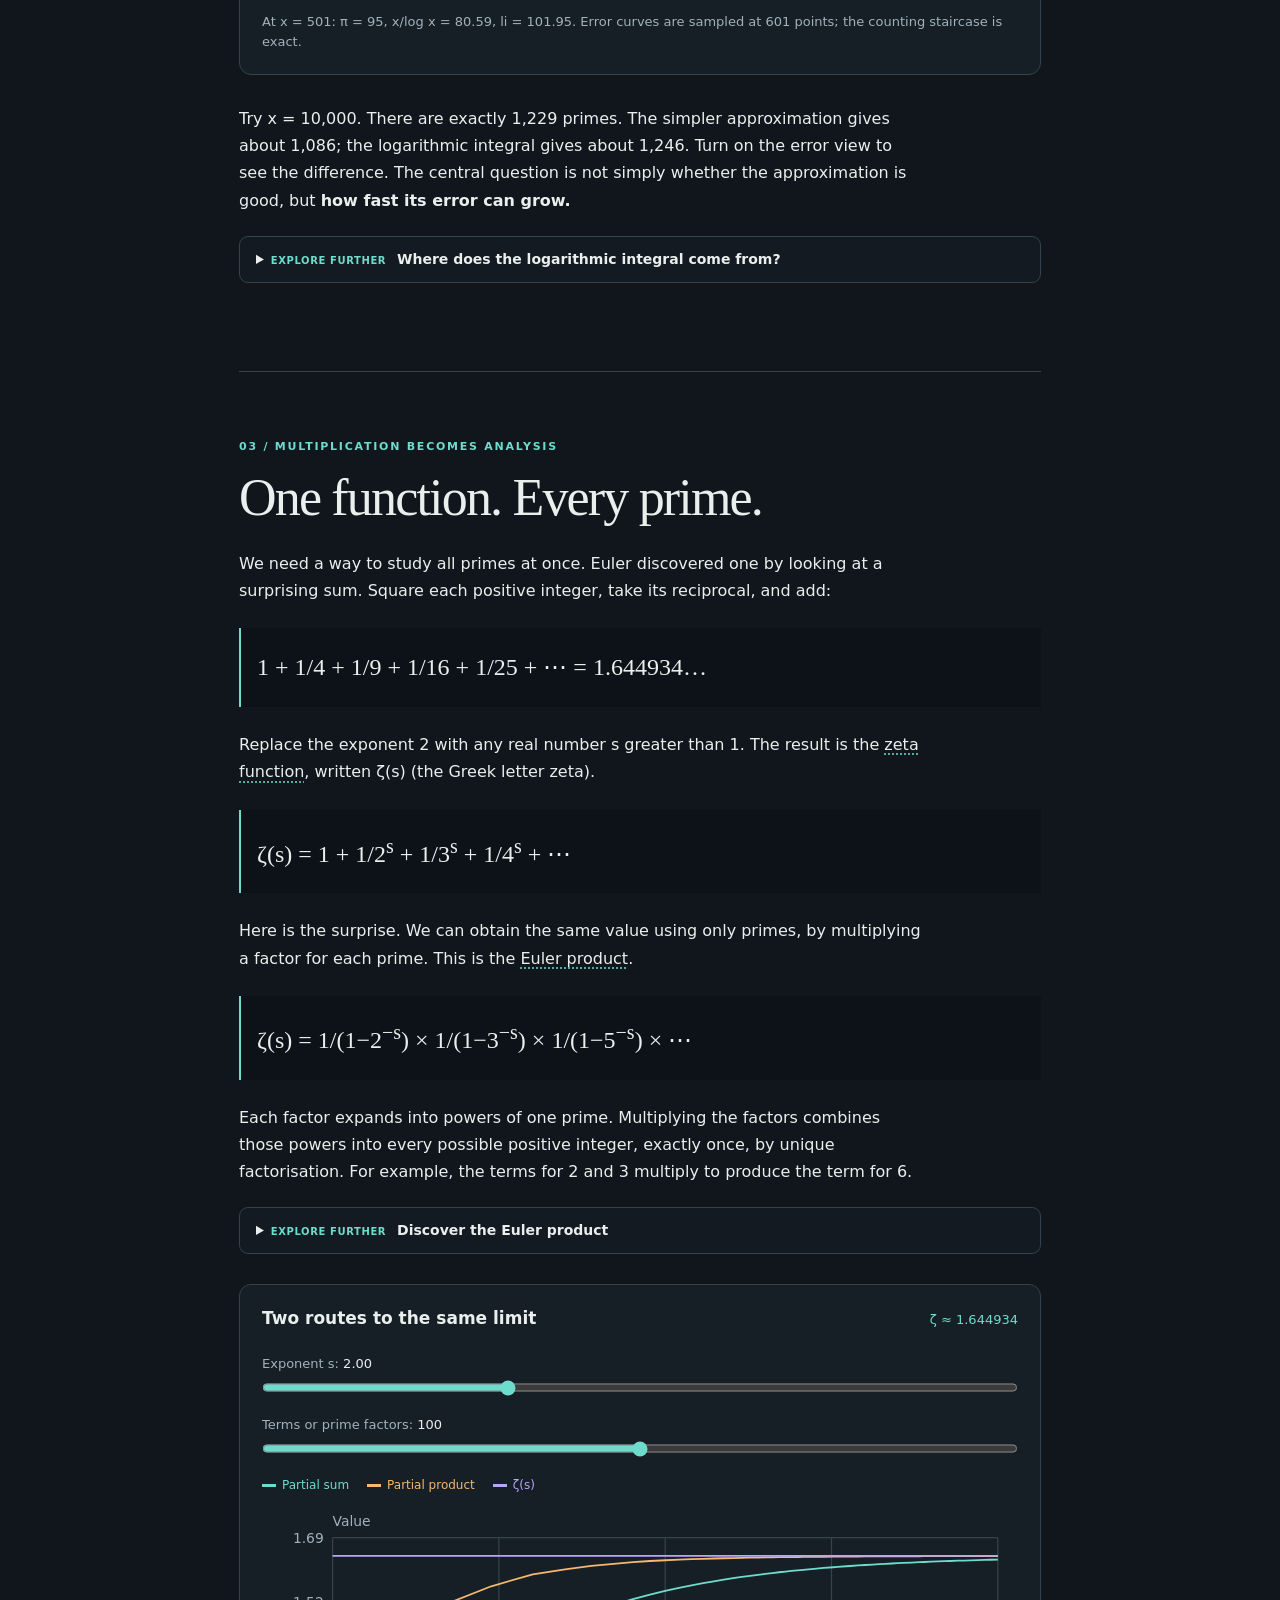
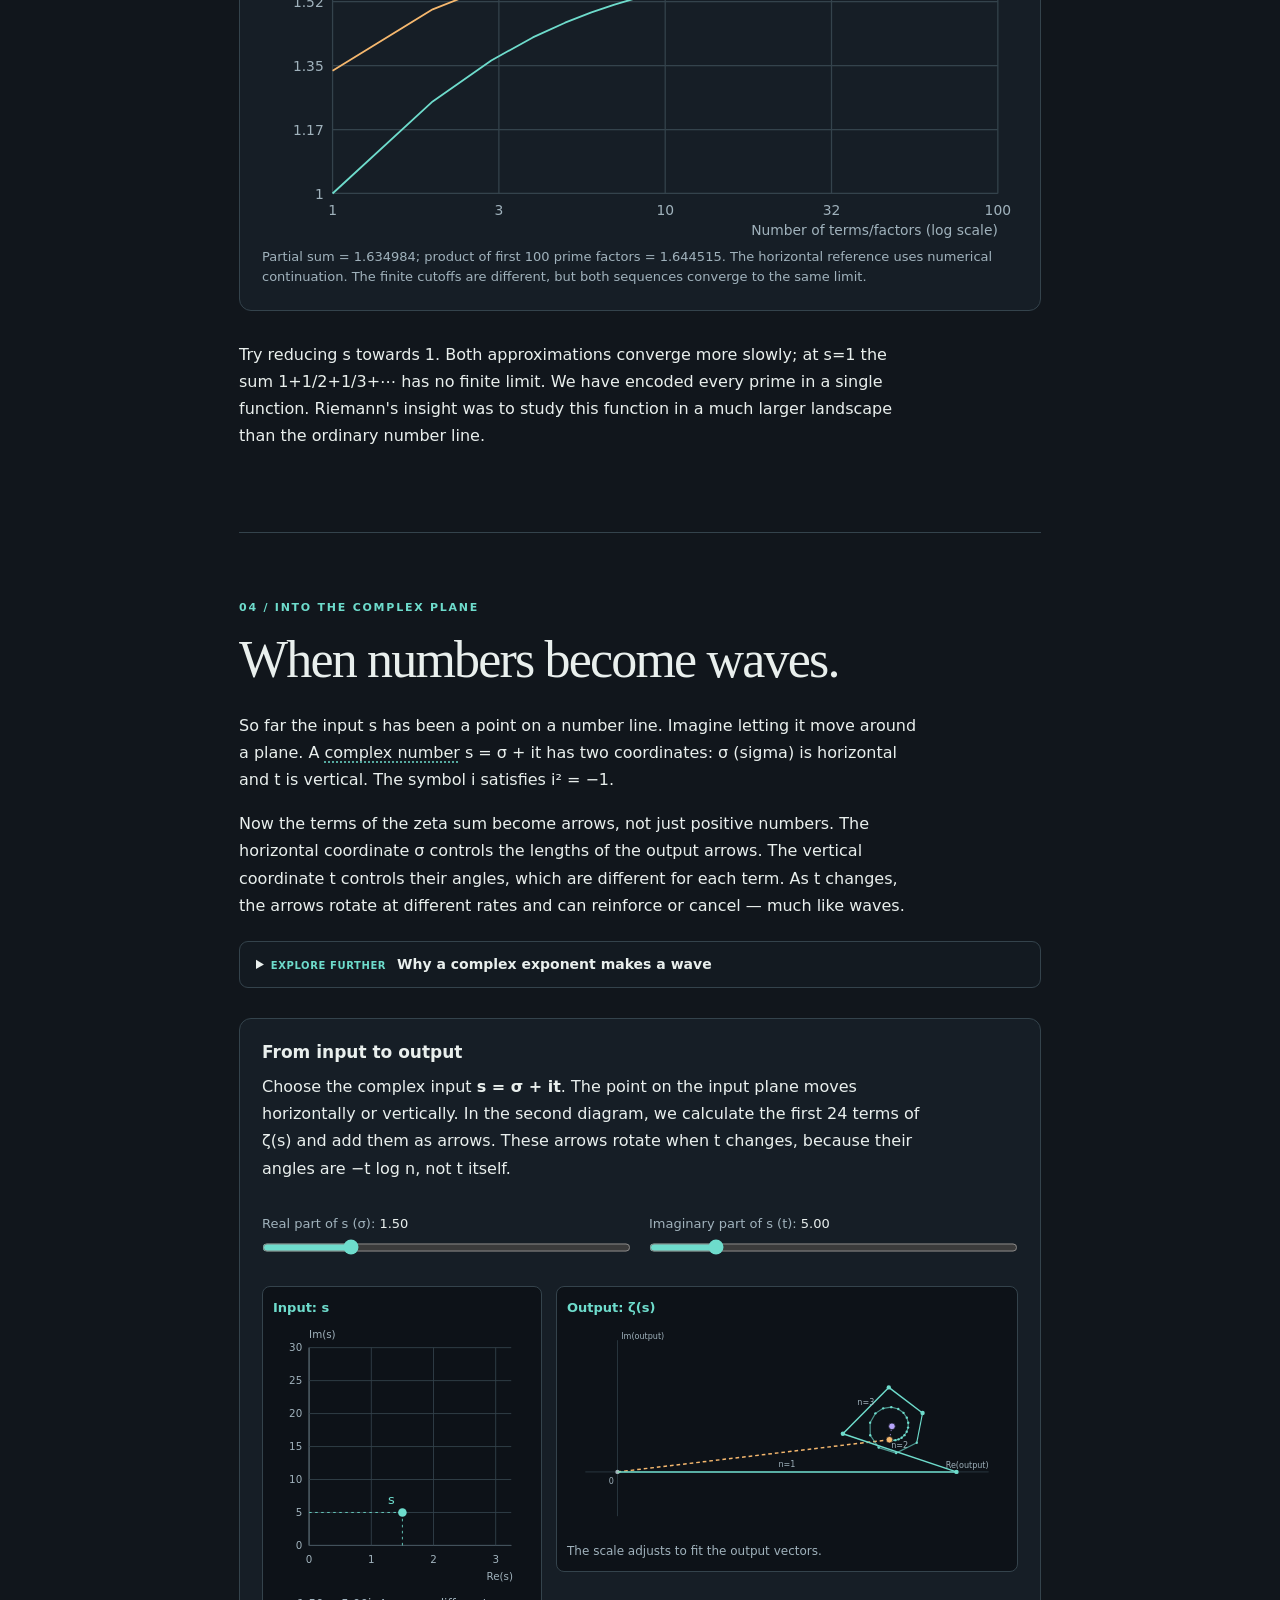
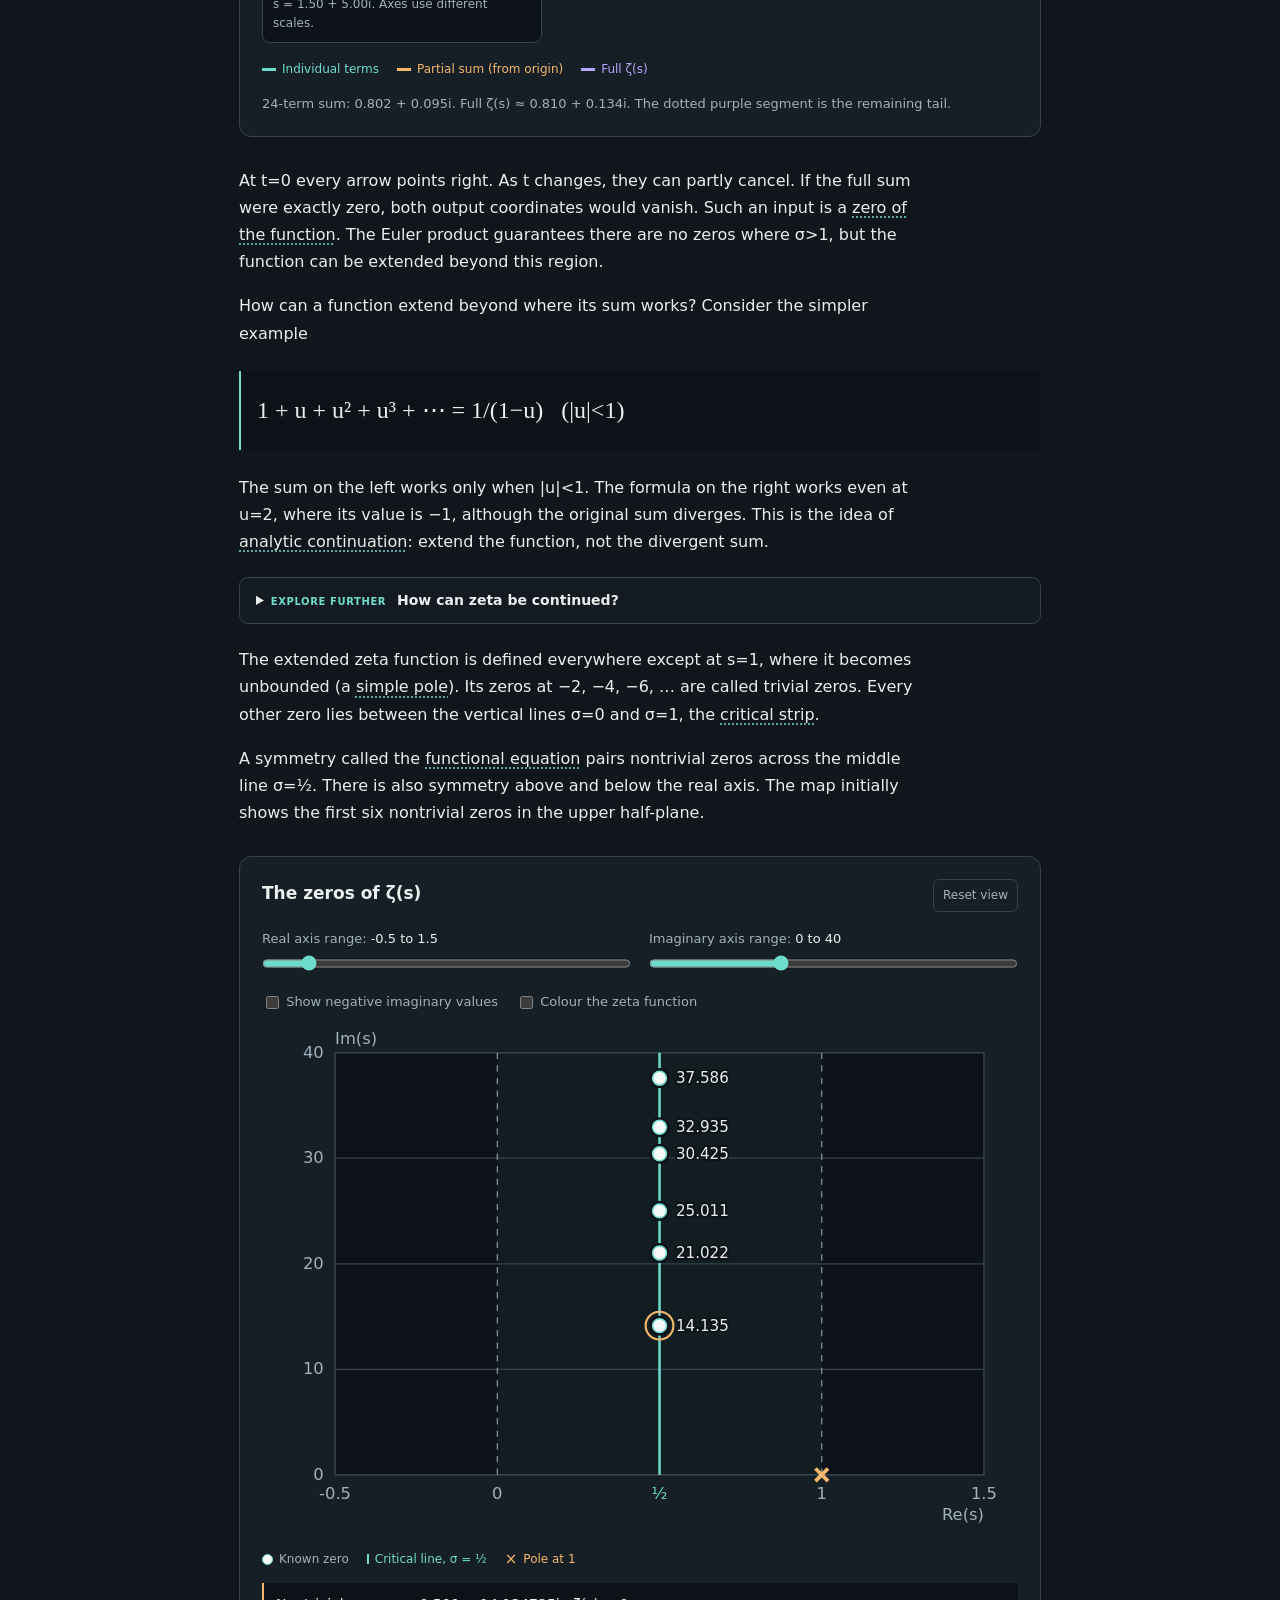
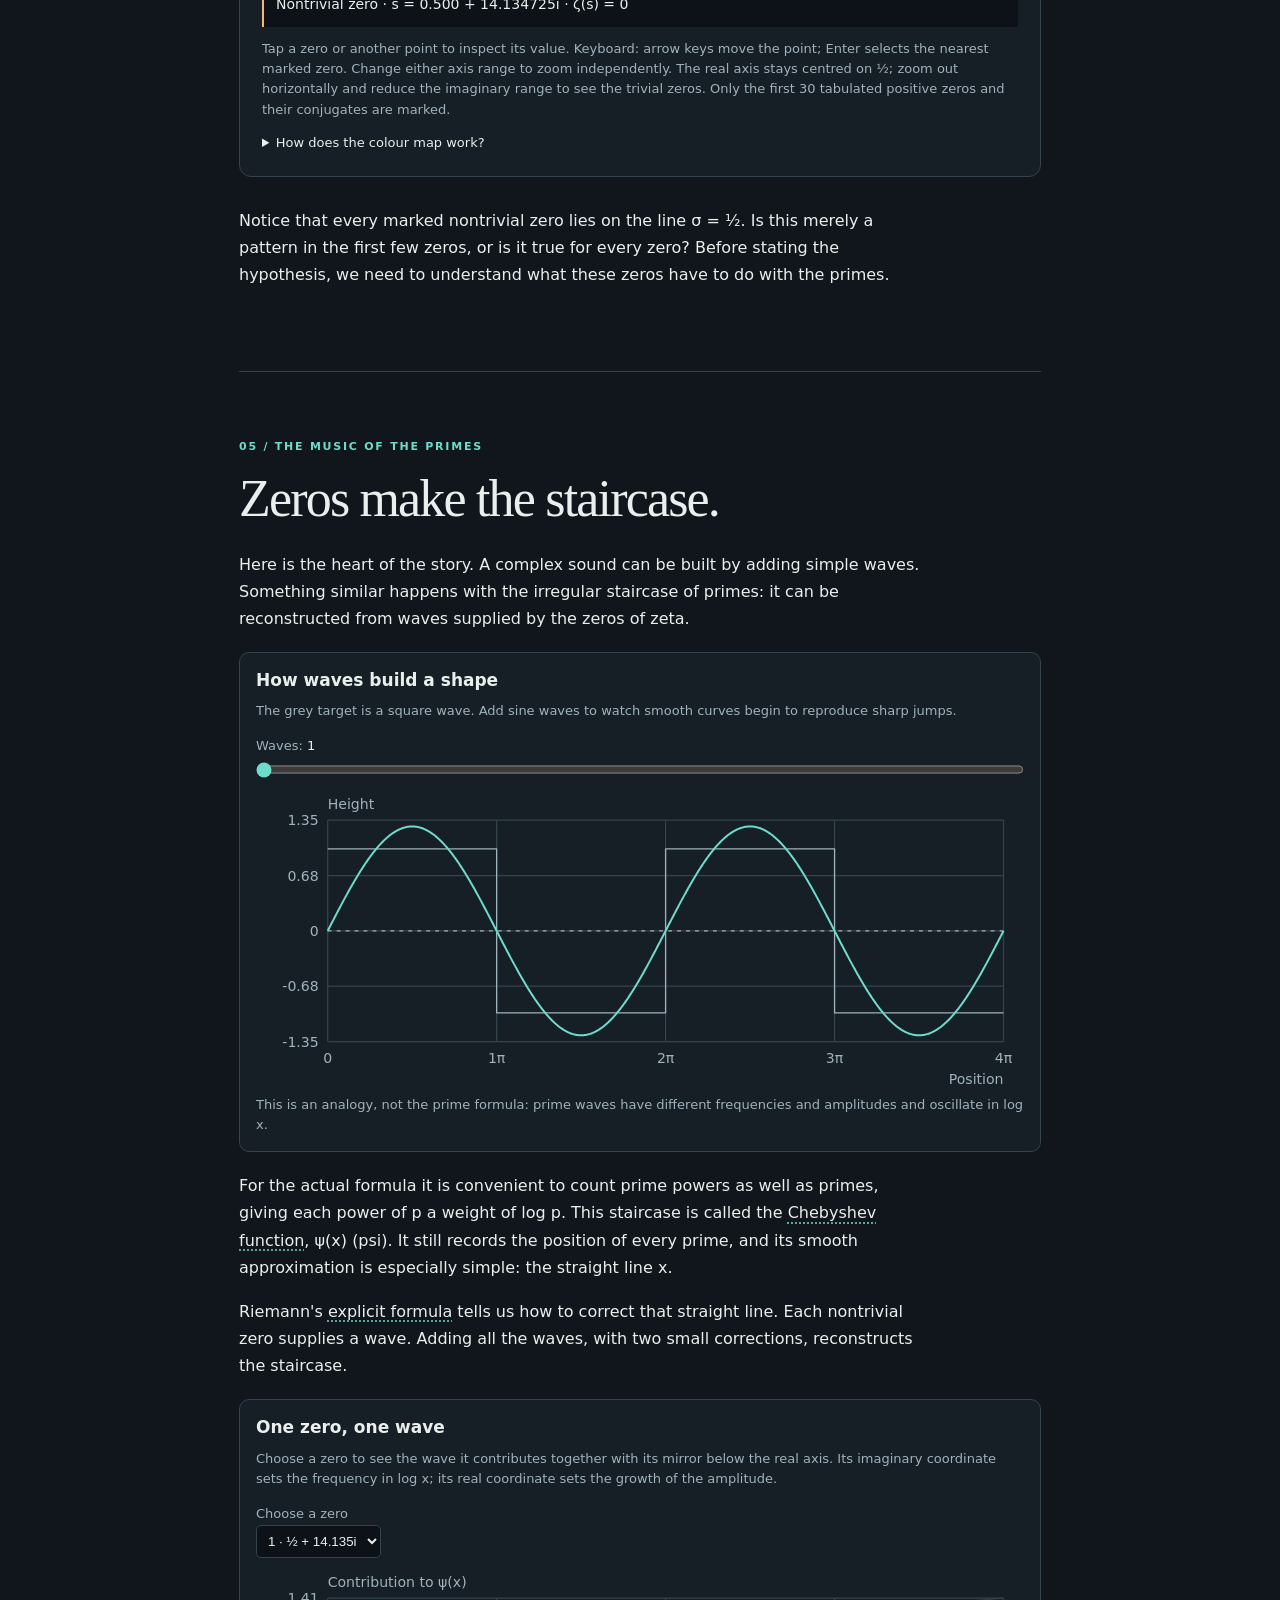
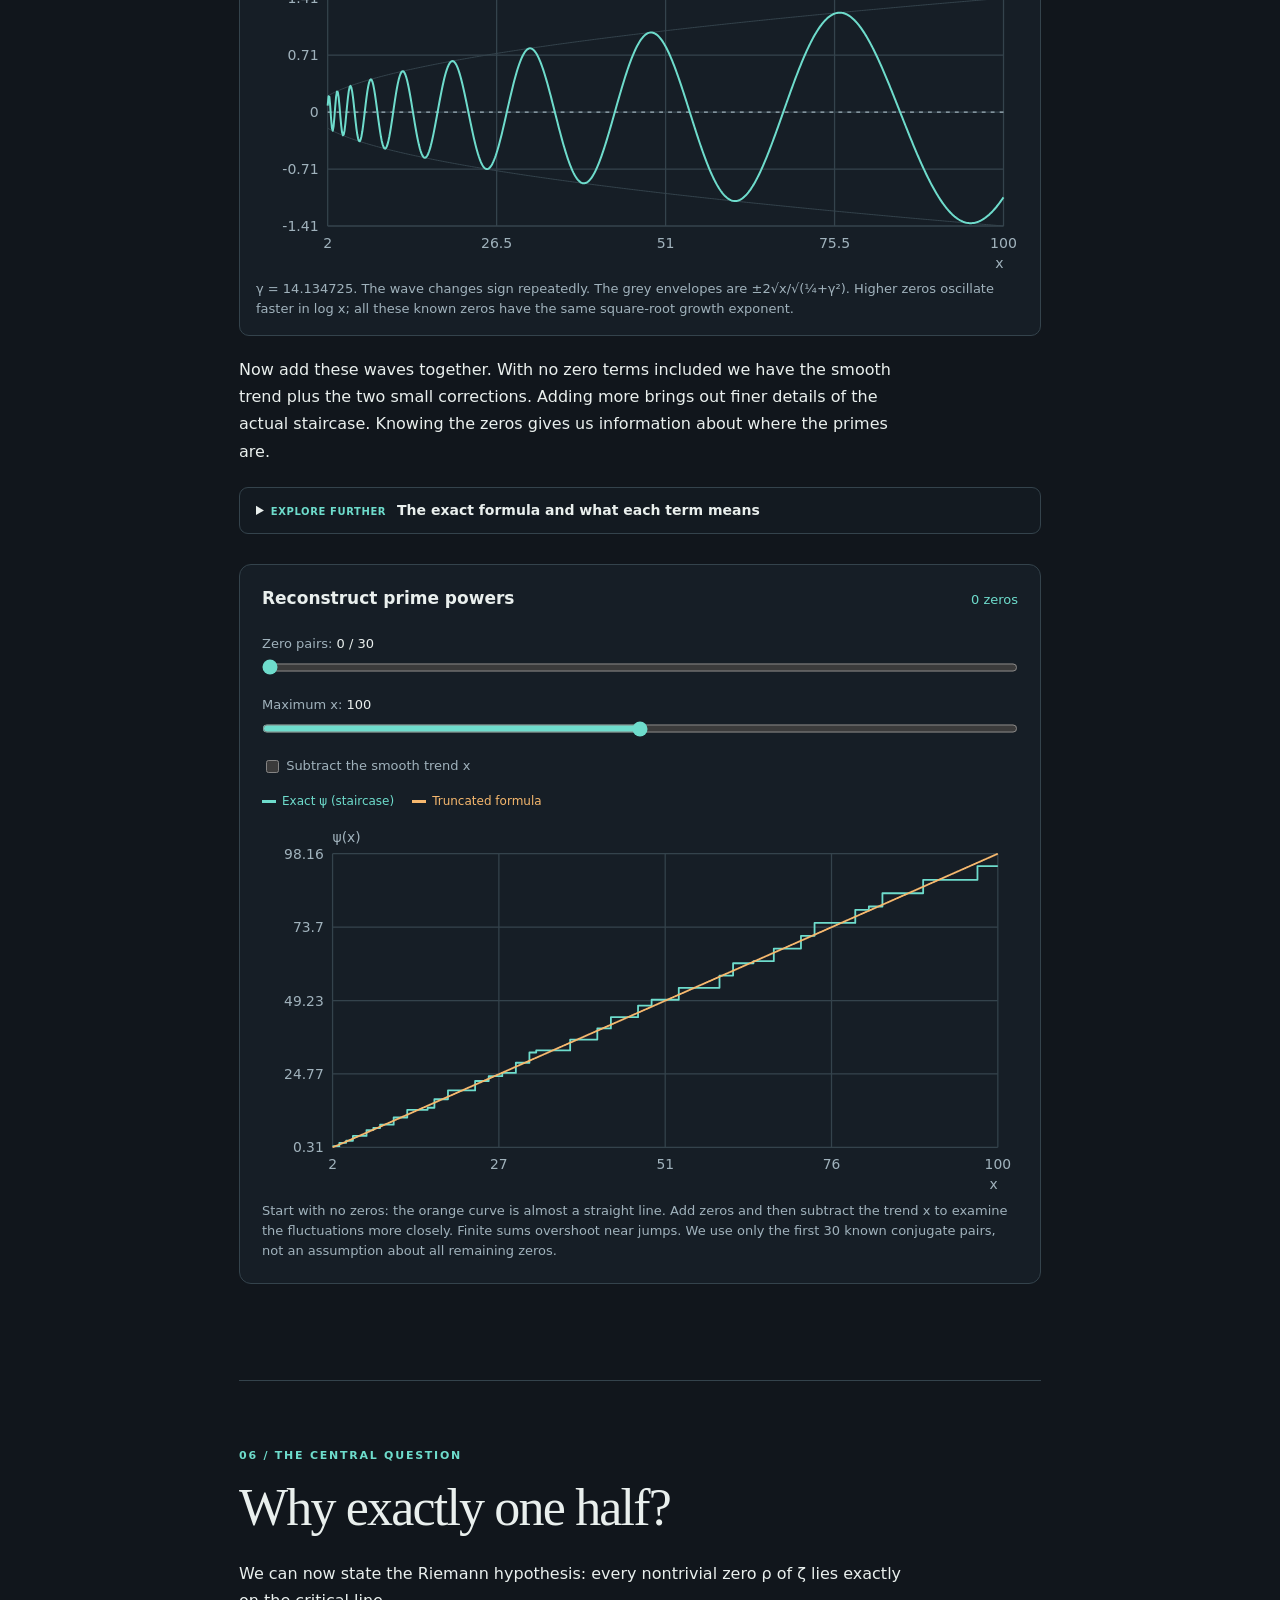
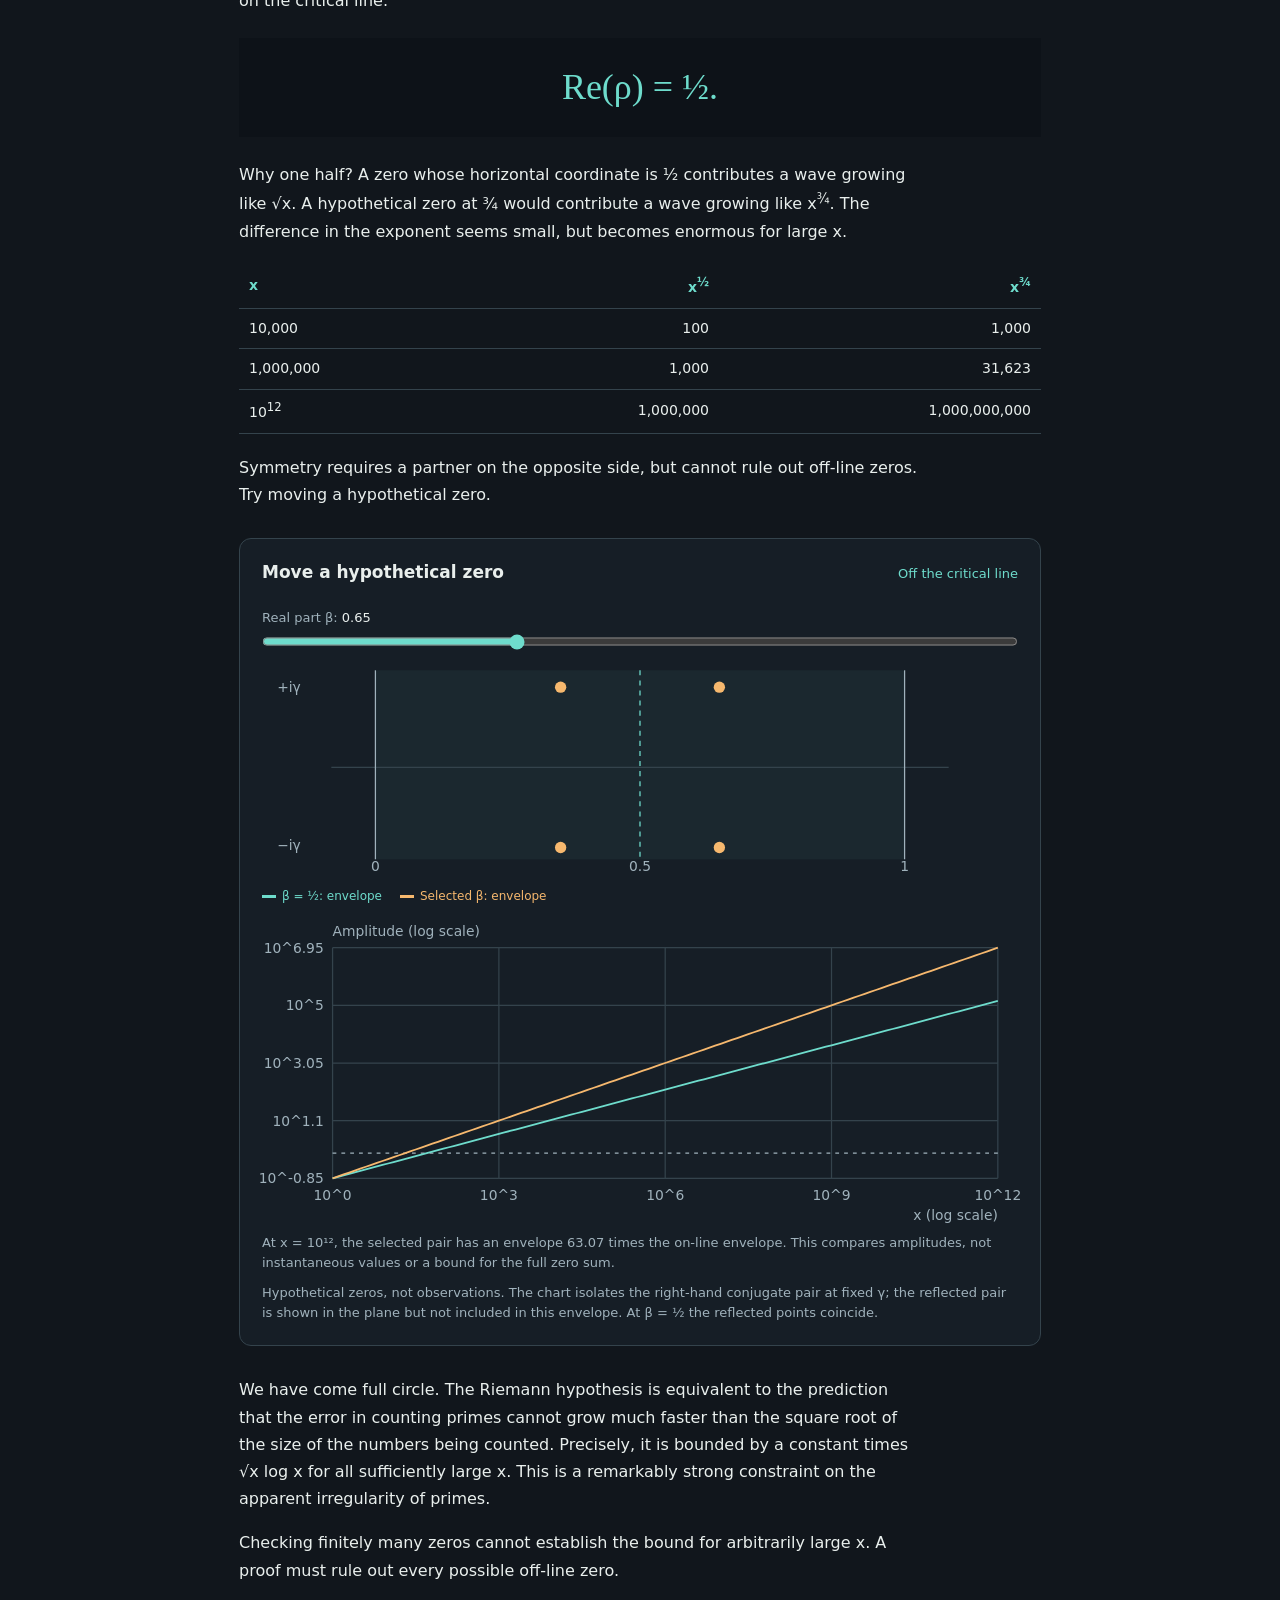
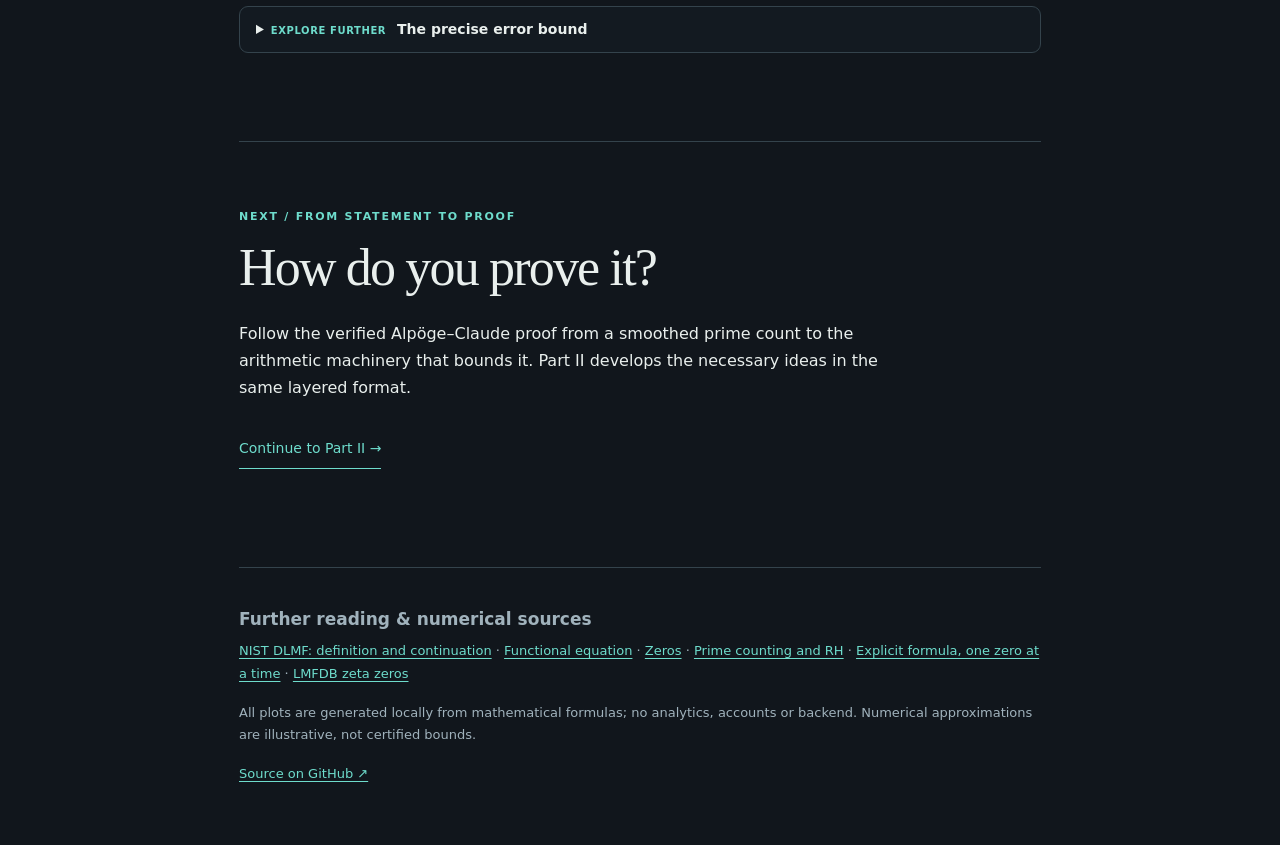
==== commit 4f03b00e: "Focus on certified proof and add nested Phase III argument explorer" ====
--- a/index.html
+++ b/index.html
@@ -1,6 +1,6 @@
 <!DOCTYPE html>
 <html lang="en"><head><meta charset="utf-8"><meta name="viewport" content="width=device-width,initial-scale=1"><meta name="theme-color" content="#11161c"><meta name="description" content="An interactive mathematical journey from prime numbers to the Riemann hypothesis."><title>Riemann — The hidden order of primes</title><link rel="stylesheet" href="./style.css"></head>
-<body><header class="top"><a class="brand" href="#top">RIEMANN<span> / EXPLORER</span></a><nav aria-label="Chapters"><a href="#primes">Primes</a><a href="#counting">Counting</a><a href="#euler">Zeta</a><a href="#complex">Zeros</a><a href="#music">Explicit formula</a><a href="#rh">RH</a><a href="./proof.html">Part II →</a></nav></header>
+<body><header class="top"><a class="brand" href="#top">RIEMANN<span> / EXPLORER</span></a><nav aria-label="Chapters"><a href="#primes">Primes</a><a href="#counting">Counting</a><a href="#euler">Zeta</a><a href="#complex">Zeros</a><a href="#music">Explicit formula</a><a href="#rh">RH</a><a href="./argument.html">Part III</a><a href="./proof.html">Part II →</a></nav></header>
 <main id="top">
 <section class="hero"><div class="eyebrow">AN INTERACTIVE MATHEMATICAL JOURNEY</div><h1>The hidden order<br>of <em>prime numbers.</em></h1><p>How accurately can we predict the number of primes below a billion? Below a trillion? There is a surprisingly good formula. The Riemann hypothesis predicts how far that formula can be wrong — and its answer depends on where a mysterious function equals zero.</p><div class="reading-guide"><p>Follow the story and try the experiments. No university mathematics is needed for the main thread. Open <strong>Explore further</strong> for worked examples and <strong>Mathematical details</strong> inside for precise statements and derivations. Dotted-underlined terms open short explanations.</p></div><a class="begin" href="#primes">Begin the journey ↓</a><svg id="hero-art" viewBox="0 0 800 155" role="img" aria-label="The first 800 integers with prime numbers highlighted"></svg><div class="fine">Each illuminated mark is a prime. The marks become sparser, but never end.</div></section>
 <section id="primes"><div class="eyebrow">01 / THE ATOMS OF ARITHMETIC</div><h2>Irregular, but not random.</h2><p>A prime is an integer greater than 1 whose only positive divisors are 1 and itself. Every integer greater than 1 can be built by multiplying primes, and its <a class="concept" data-concept="factor" href="https://en.wikipedia.org/wiki/Fundamental_theorem_of_arithmetic">prime factorisation</a> is unique apart from the order: for example, 60 = 2 × 2 × 3 × 5.</p>
--- a/style.css
+++ b/style.css
@@ -5,3 +5,5 @@
 .reading-guide{max-width:600px;border-left:2px solid var(--line);padding-left:14px;margin:20px 0 0}.reading-guide p{font-size:14px;line-height:1.6;margin:0}.depth{border:1px solid var(--line);border-radius:9px;margin:22px 0;background:#131a21}.depth>summary,.derivation>summary{padding:12px 16px;cursor:pointer;font-size:14px;color:var(--ink);font-weight:600;line-height:1.5}.depth>summary:hover,.derivation>summary:hover{color:var(--a)}.depth>summary:focus-visible,.derivation>summary:focus-visible{outline:2px solid var(--a);outline-offset:3px}.depth-tag{font-size:10px;text-transform:uppercase;letter-spacing:.06em;color:var(--a);margin-right:6px;font-weight:650;white-space:nowrap}.depth-content{padding:2px 16px 16px;min-width:0}.depth-content p{font-size:15px;margin:8px 0 14px}.depth-content .equation{font-size:clamp(15px,2.5vw,20px);margin:14px 0}.derivation{border-top:1px solid var(--line);margin-top:16px;background:#10161c;border-radius:6px}.derivation>summary{color:var(--c)}.derivation .depth-content p{font-size:14px}.mini-lab{border:1px solid var(--line);border-radius:10px;background:var(--panel);padding:16px;margin:20px 0}.mini-lab .fine{font-size:13px;margin-top:8px}.mini-lab select{max-width:100%;margin-bottom:12px}.table-wrap{overflow-x:auto;margin:20px 0}.number-table{width:100%;border-collapse:collapse;font-variant-numeric:tabular-nums;font-size:14px;text-align:right}.number-table th,.number-table td{padding:8px 10px;border-bottom:1px solid var(--line)}.number-table th{color:var(--a);font-weight:600}.number-table th:first-child,.number-table td:first-child{text-align:left}.number-table td{white-space:nowrap}#factor-grid [data-factor]{cursor:pointer} @media(max-width:600px){.depth>summary,.derivation>summary{padding:11px 10px}.depth-content{padding:2px 10px 12px}.mini-lab{padding:10px}.reading-guide p{font-size:13px}.number-table{font-size:12px}.number-table td,.number-table th{padding:7px 4px}}
 .complex-stage{display:grid;grid-template-columns:minmax(0,1fr) minmax(0,1.65fr);align-items:start;gap:14px;margin:16px 0}.plane-panel{min-width:0;background:#0d1218;border:1px solid var(--line);border-radius:8px;padding:10px}.plane-panel h4{font-size:13px;color:var(--a);font-weight:600;margin:0 0 8px}.plane-panel svg{max-height:290px}.plane-panel .fine{font-size:12px}@media(max-width:600px){.complex-stage{grid-template-columns:1fr}.plane-panel #vector-input{max-width:280px;margin:auto}.plane-panel svg{max-height:none}}
 .quiet-button{background:transparent;border:1px solid var(--line);border-radius:6px;color:var(--muted);font:inherit;font-size:12px;padding:5px 9px;cursor:pointer}.quiet-button:hover,.quiet-button:focus-visible{color:var(--a);border-color:var(--a)}.domain-options{display:flex;flex-wrap:wrap;gap:0 18px;margin-bottom:12px}.domain-options label{margin-top:5px}.control-pair output{display:inline-block;font-variant-numeric:tabular-nums}
+
+.proof-route li{margin-bottom:14px}.proof-route li p{margin:3px 0 0;color:var(--muted);font-size:14px}.proof-route li ul{padding-left:20px;margin:8px 0}.proof-deps{margin-top:25px;color:var(--muted);font-size:14px}.source pre{white-space:pre-wrap;overflow-wrap:anywhere;font:12px/1.5 ui-monospace,monospace;padding:10px;background:#0d1218;border:1px solid var(--line);max-width:100%}.source code{overflow-wrap:anywhere}.source{min-width:0}.proof-deps a{display:inline-block}.number-table td{font-variant-numeric:tabular-nums}
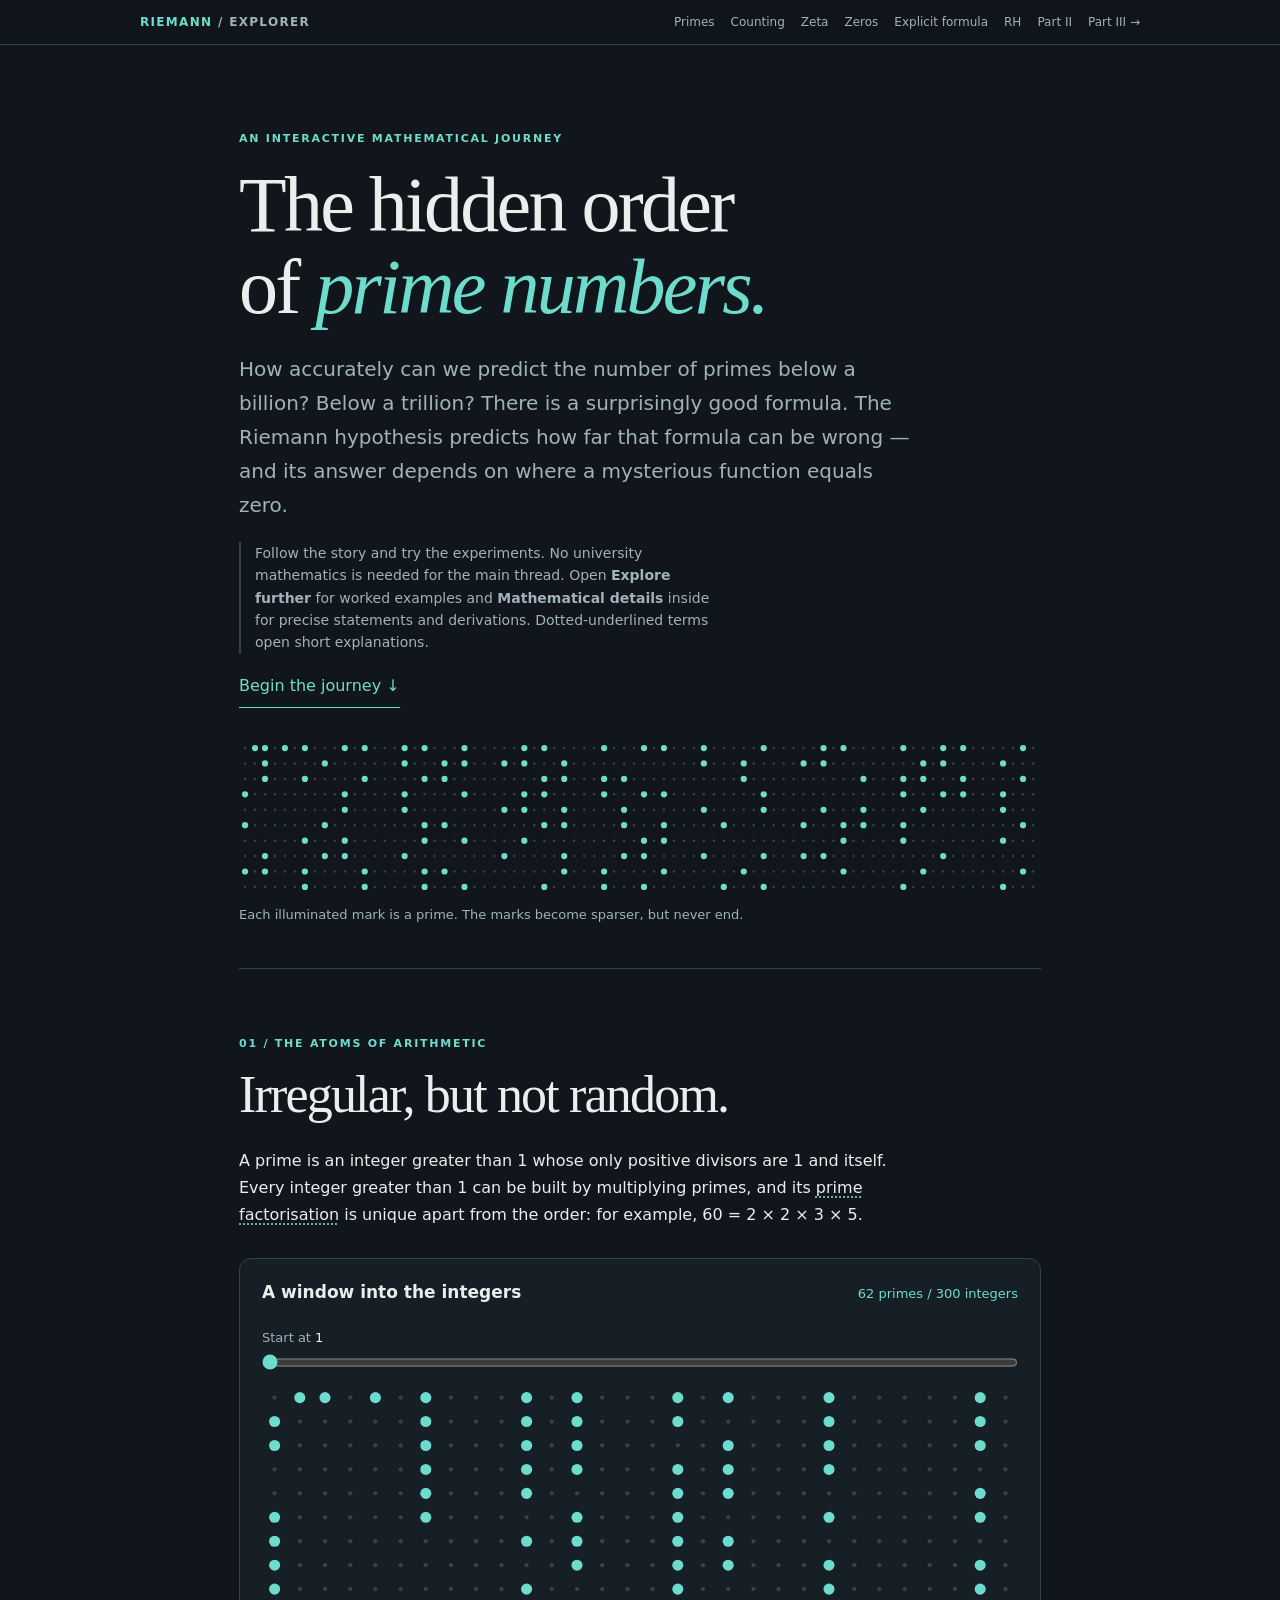
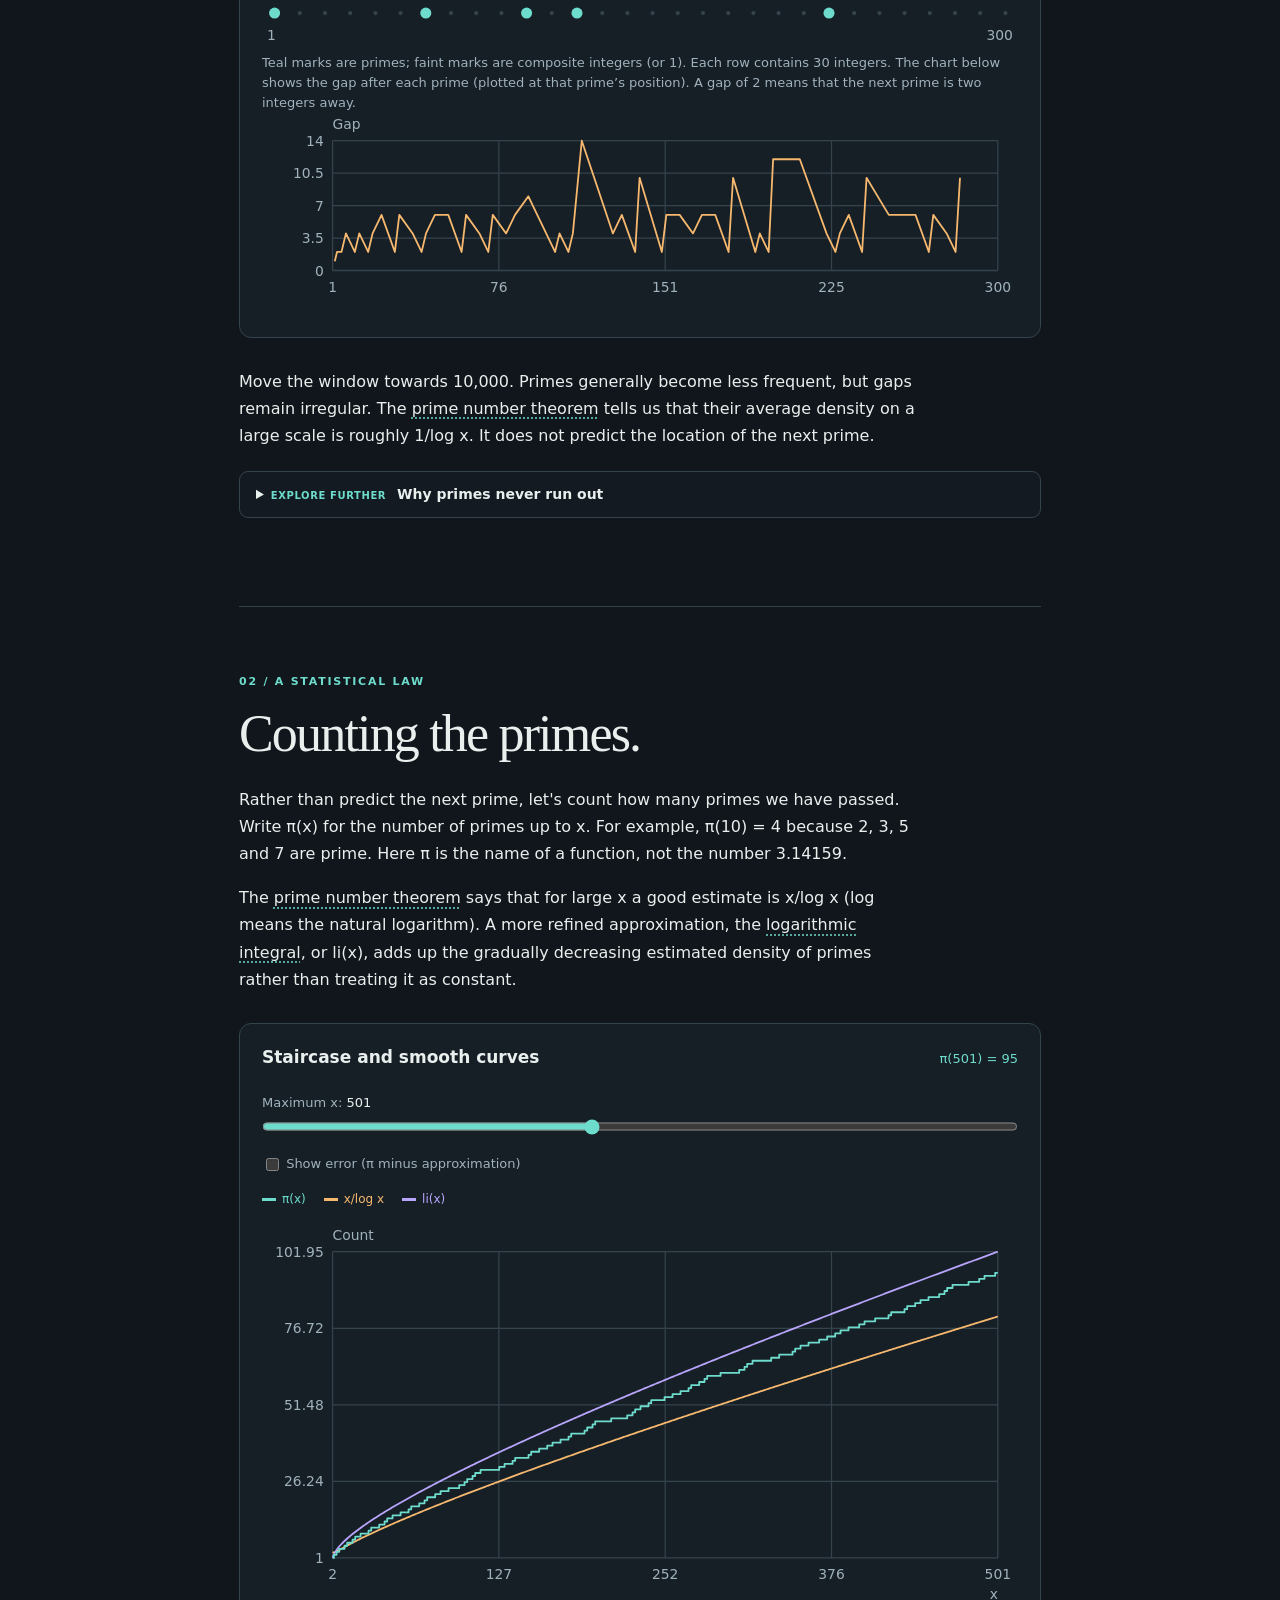
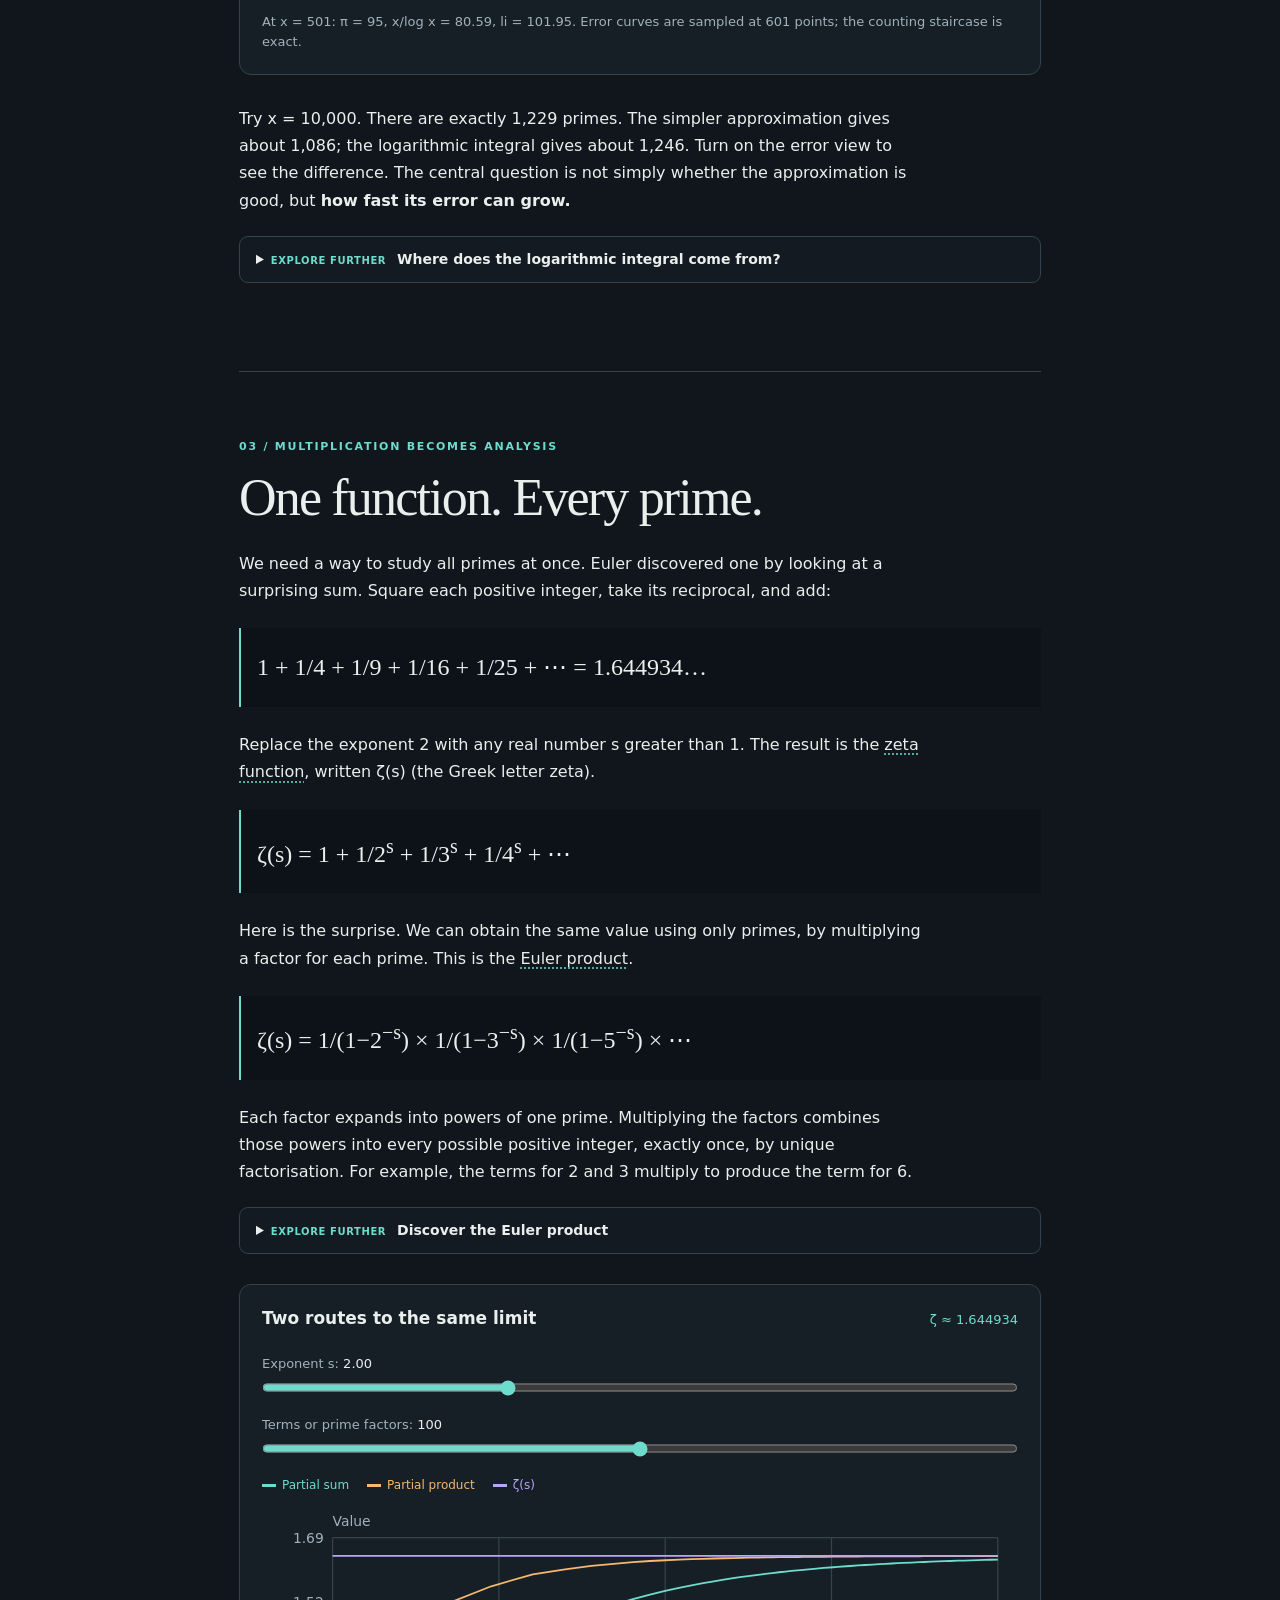
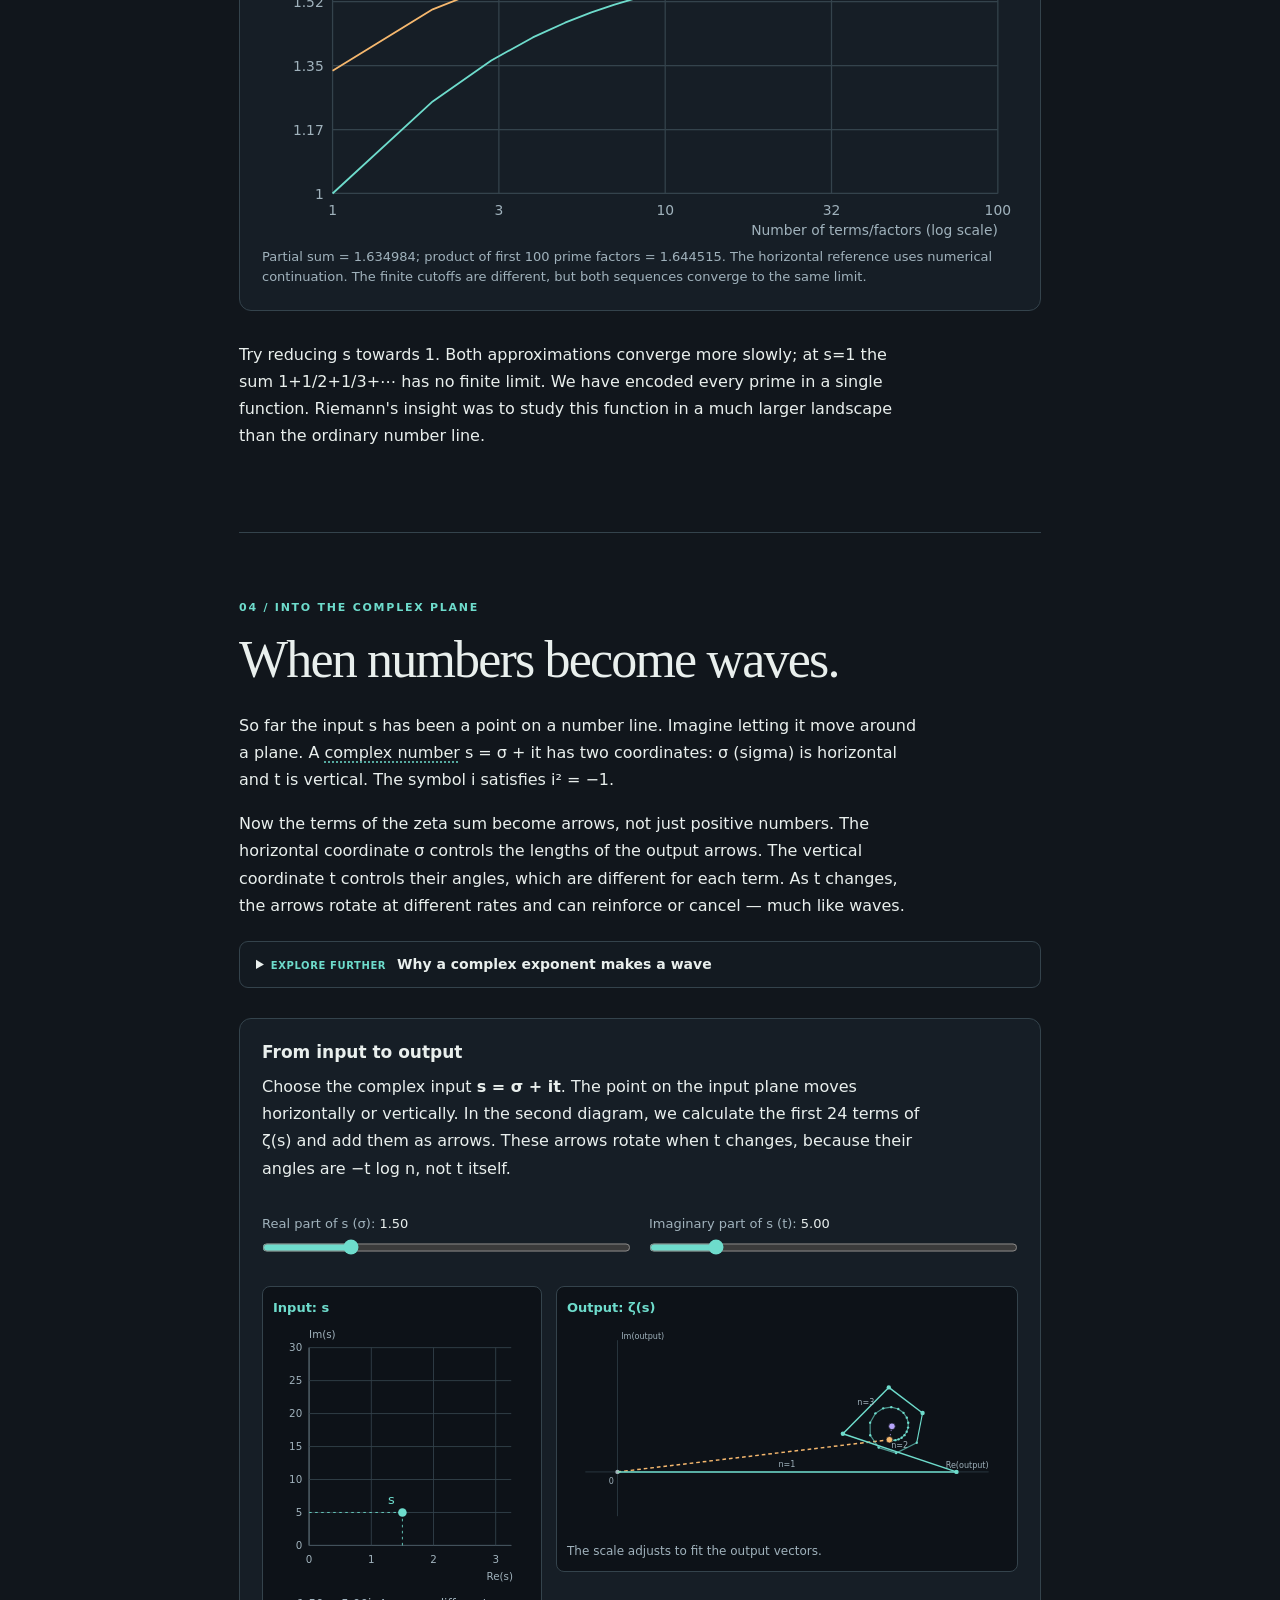
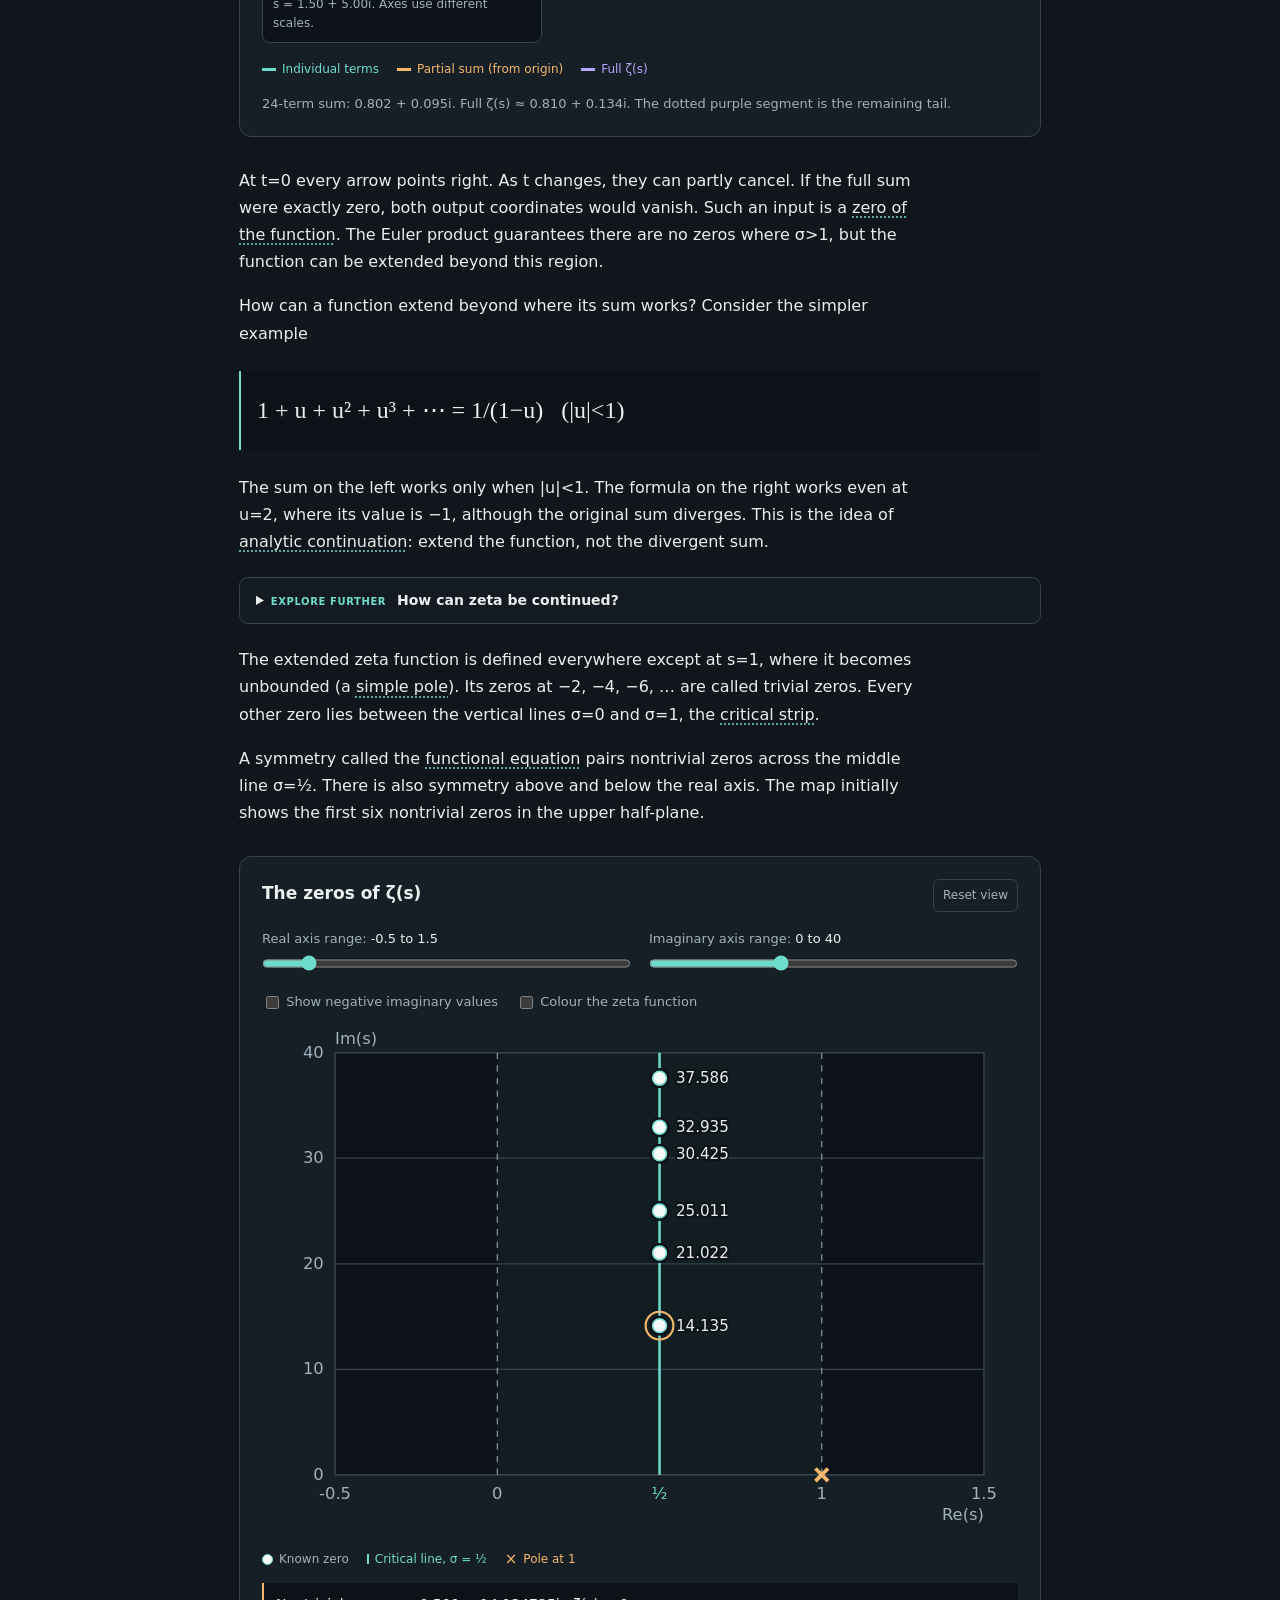
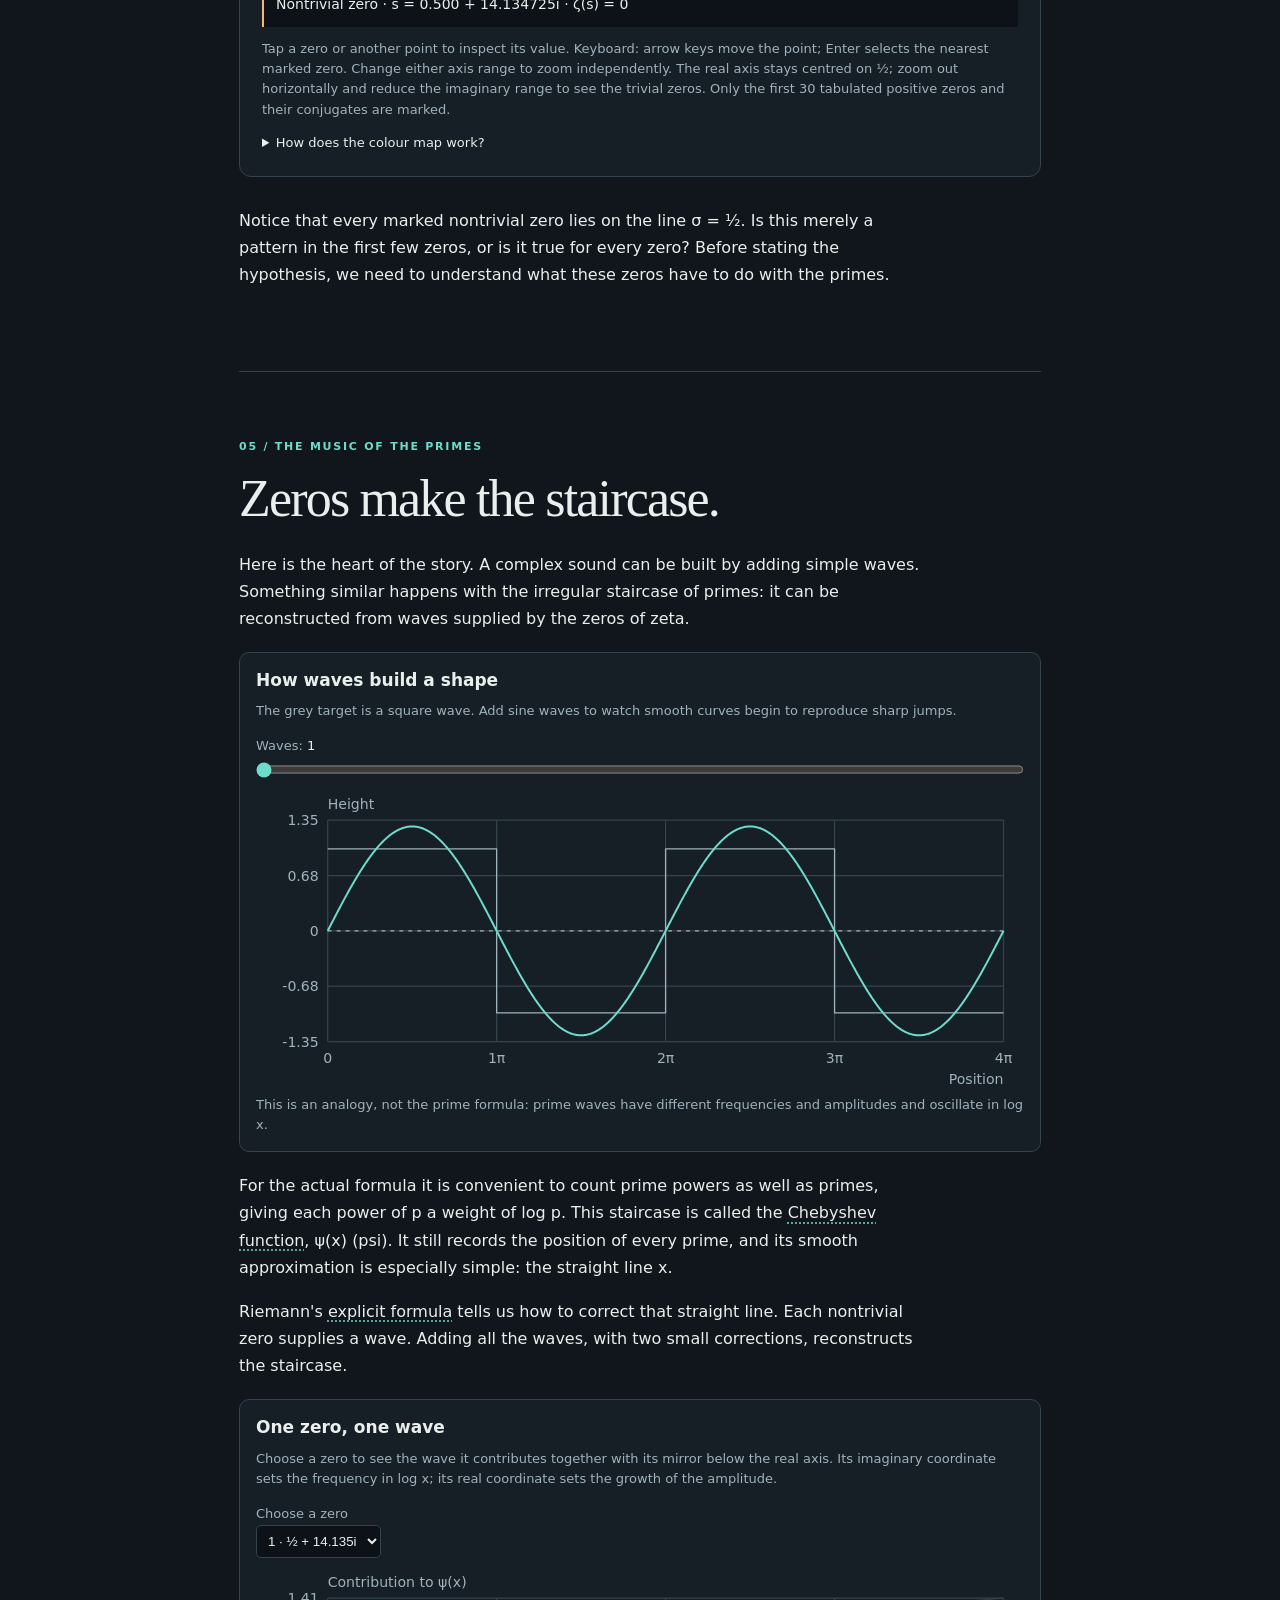
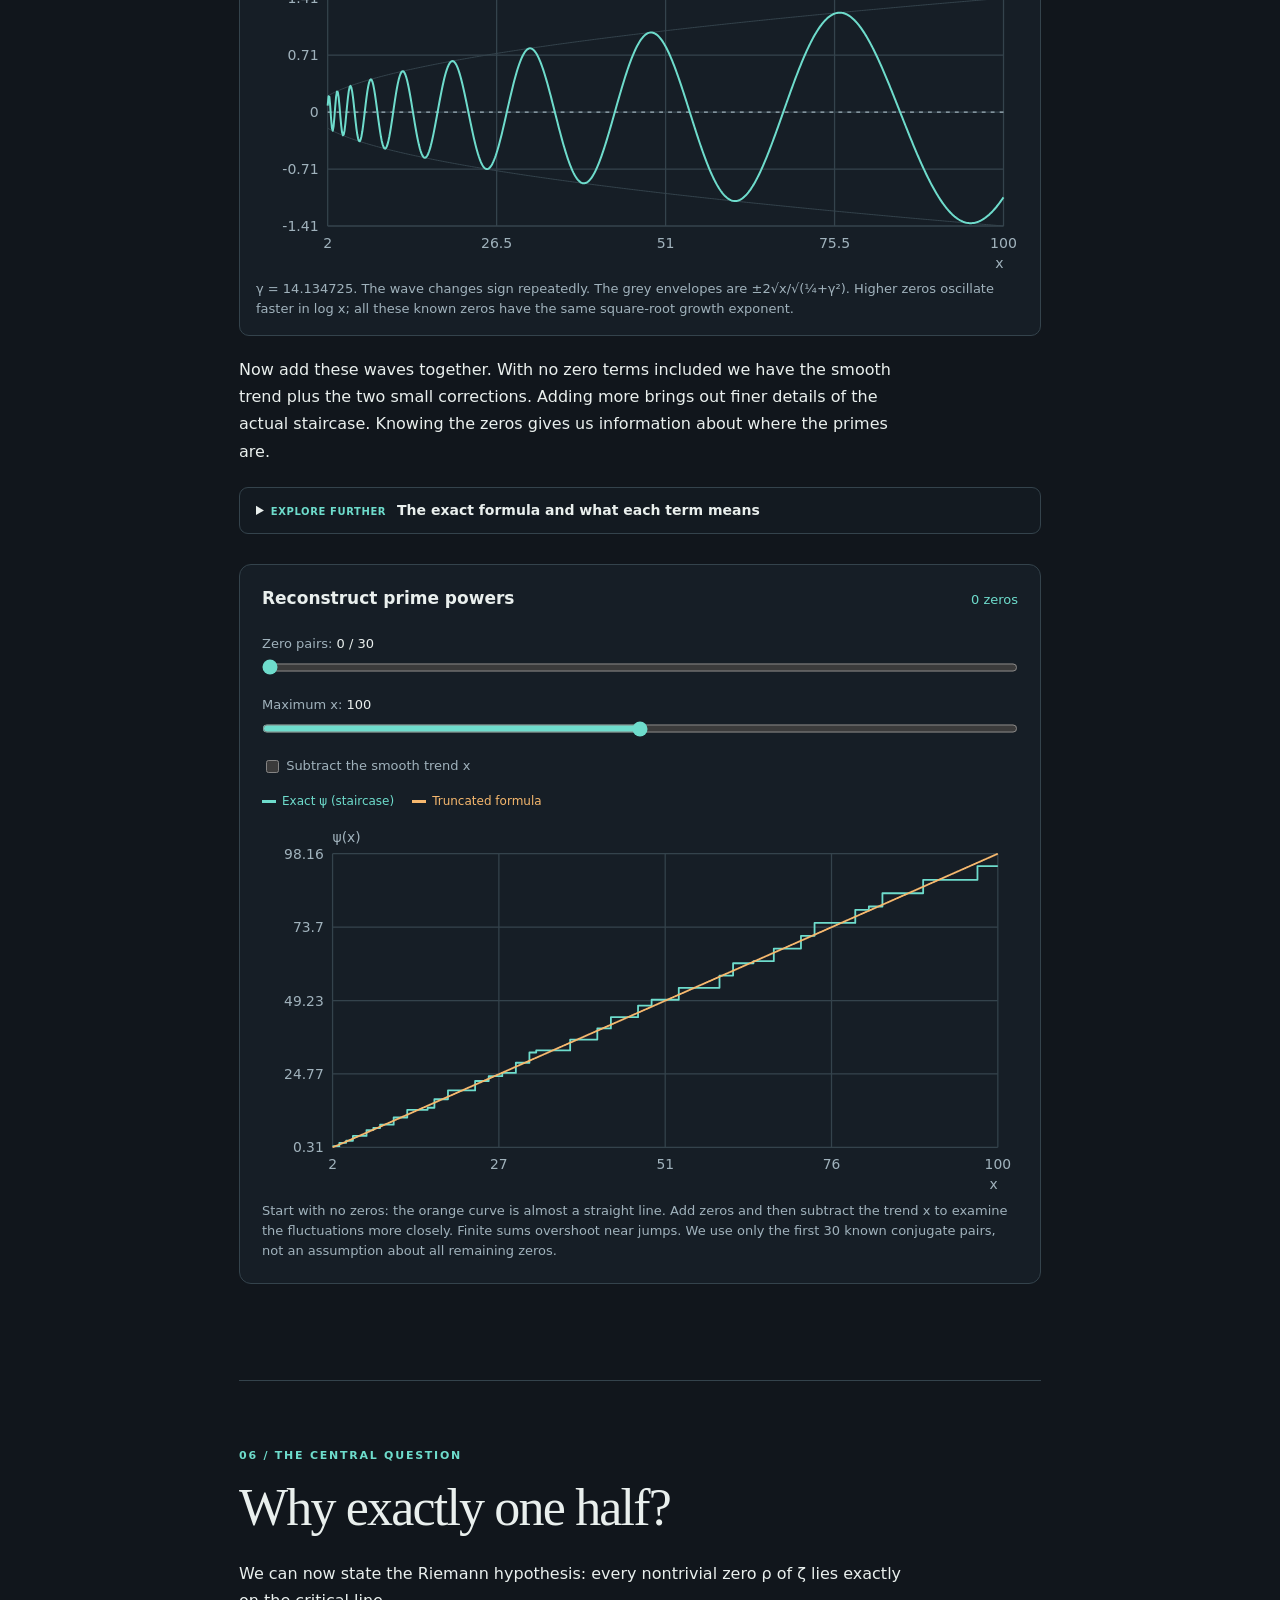
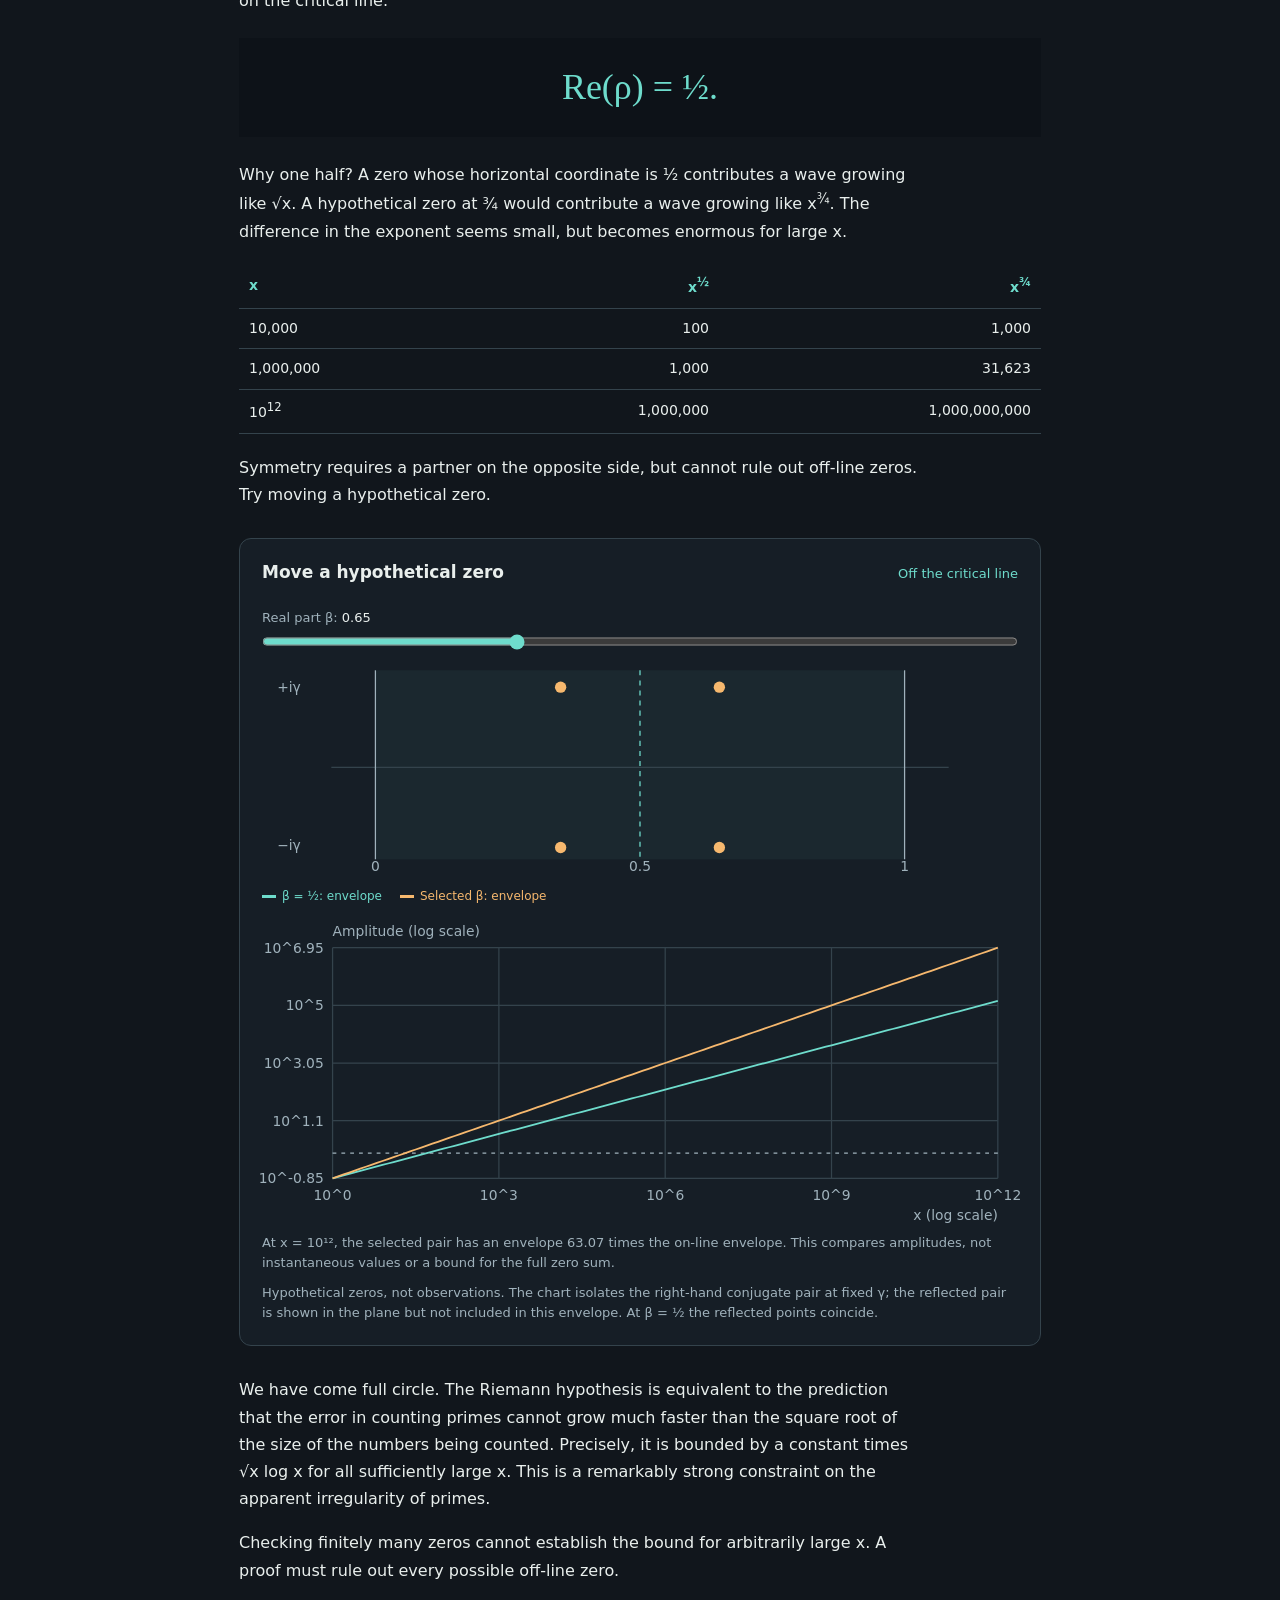
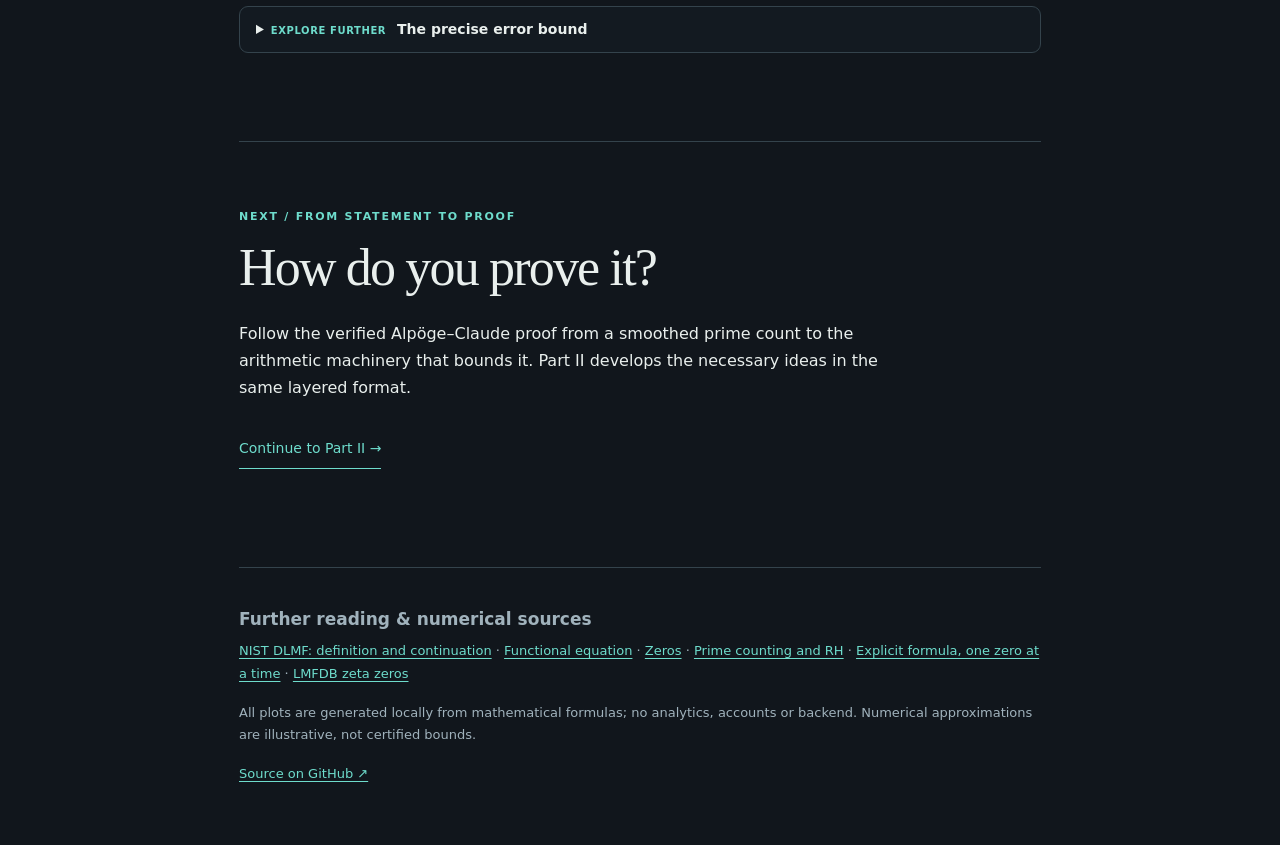
==== commit d95fadfd: "Keep the three parts in reading order" ====
--- a/index.html
+++ b/index.html
@@ -1,6 +1,6 @@
 <!DOCTYPE html>
 <html lang="en"><head><meta charset="utf-8"><meta name="viewport" content="width=device-width,initial-scale=1"><meta name="theme-color" content="#11161c"><meta name="description" content="An interactive mathematical journey from prime numbers to the Riemann hypothesis."><title>Riemann — The hidden order of primes</title><link rel="stylesheet" href="./style.css"></head>
-<body><header class="top"><a class="brand" href="#top">RIEMANN<span> / EXPLORER</span></a><nav aria-label="Chapters"><a href="#primes">Primes</a><a href="#counting">Counting</a><a href="#euler">Zeta</a><a href="#complex">Zeros</a><a href="#music">Explicit formula</a><a href="#rh">RH</a><a href="./argument.html">Part III</a><a href="./proof.html">Part II →</a></nav></header>
+<body><header class="top"><a class="brand" href="#top">RIEMANN<span> / EXPLORER</span></a><nav aria-label="Chapters"><a href="#primes">Primes</a><a href="#counting">Counting</a><a href="#euler">Zeta</a><a href="#complex">Zeros</a><a href="#music">Explicit formula</a><a href="#rh">RH</a><a href="./proof.html">Part II</a><a href="./argument.html">Part III →</a></nav></header>
 <main id="top">
 <section class="hero"><div class="eyebrow">AN INTERACTIVE MATHEMATICAL JOURNEY</div><h1>The hidden order<br>of <em>prime numbers.</em></h1><p>How accurately can we predict the number of primes below a billion? Below a trillion? There is a surprisingly good formula. The Riemann hypothesis predicts how far that formula can be wrong — and its answer depends on where a mysterious function equals zero.</p><div class="reading-guide"><p>Follow the story and try the experiments. No university mathematics is needed for the main thread. Open <strong>Explore further</strong> for worked examples and <strong>Mathematical details</strong> inside for precise statements and derivations. Dotted-underlined terms open short explanations.</p></div><a class="begin" href="#primes">Begin the journey ↓</a><svg id="hero-art" viewBox="0 0 800 155" role="img" aria-label="The first 800 integers with prime numbers highlighted"></svg><div class="fine">Each illuminated mark is a prime. The marks become sparser, but never end.</div></section>
 <section id="primes"><div class="eyebrow">01 / THE ATOMS OF ARITHMETIC</div><h2>Irregular, but not random.</h2><p>A prime is an integer greater than 1 whose only positive divisors are 1 and itself. Every integer greater than 1 can be built by multiplying primes, and its <a class="concept" data-concept="factor" href="https://en.wikipedia.org/wiki/Fundamental_theorem_of_arithmetic">prime factorisation</a> is unique apart from the order: for example, 60 = 2 × 2 × 3 × 5.</p>
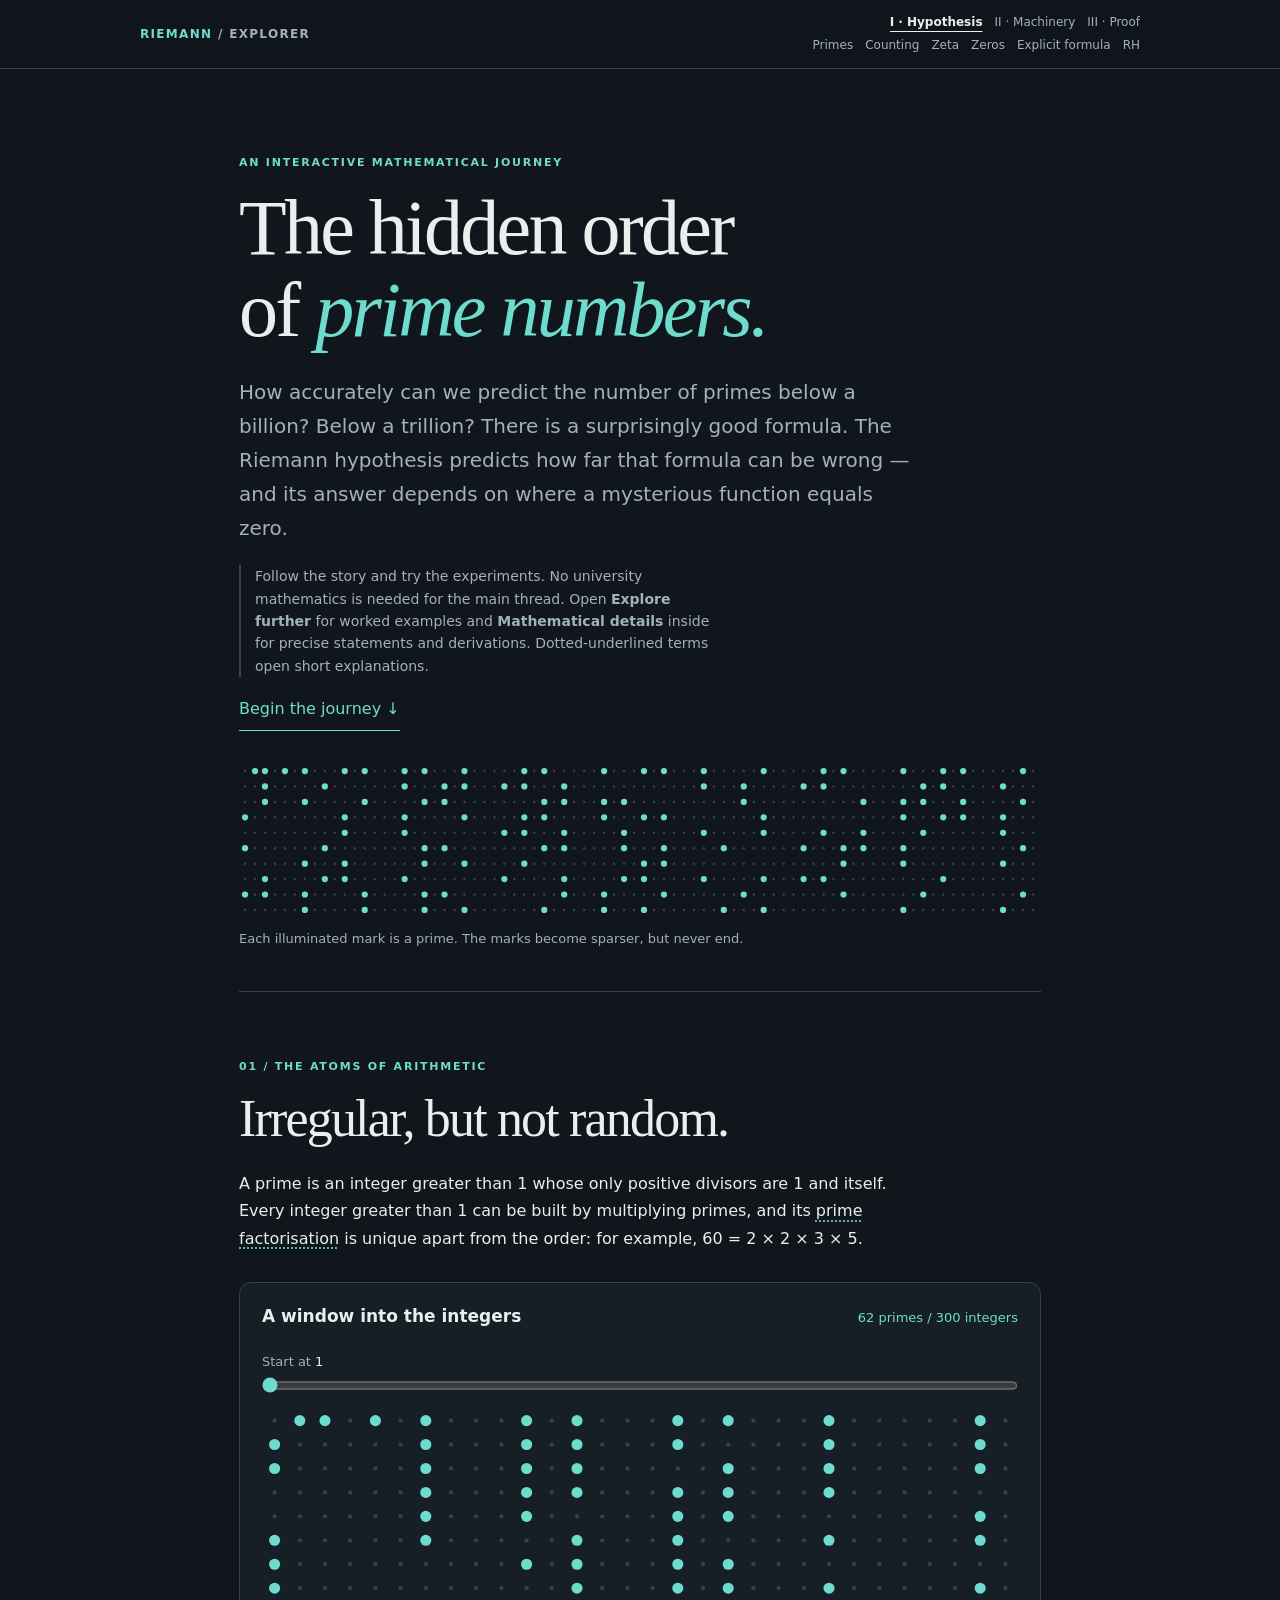
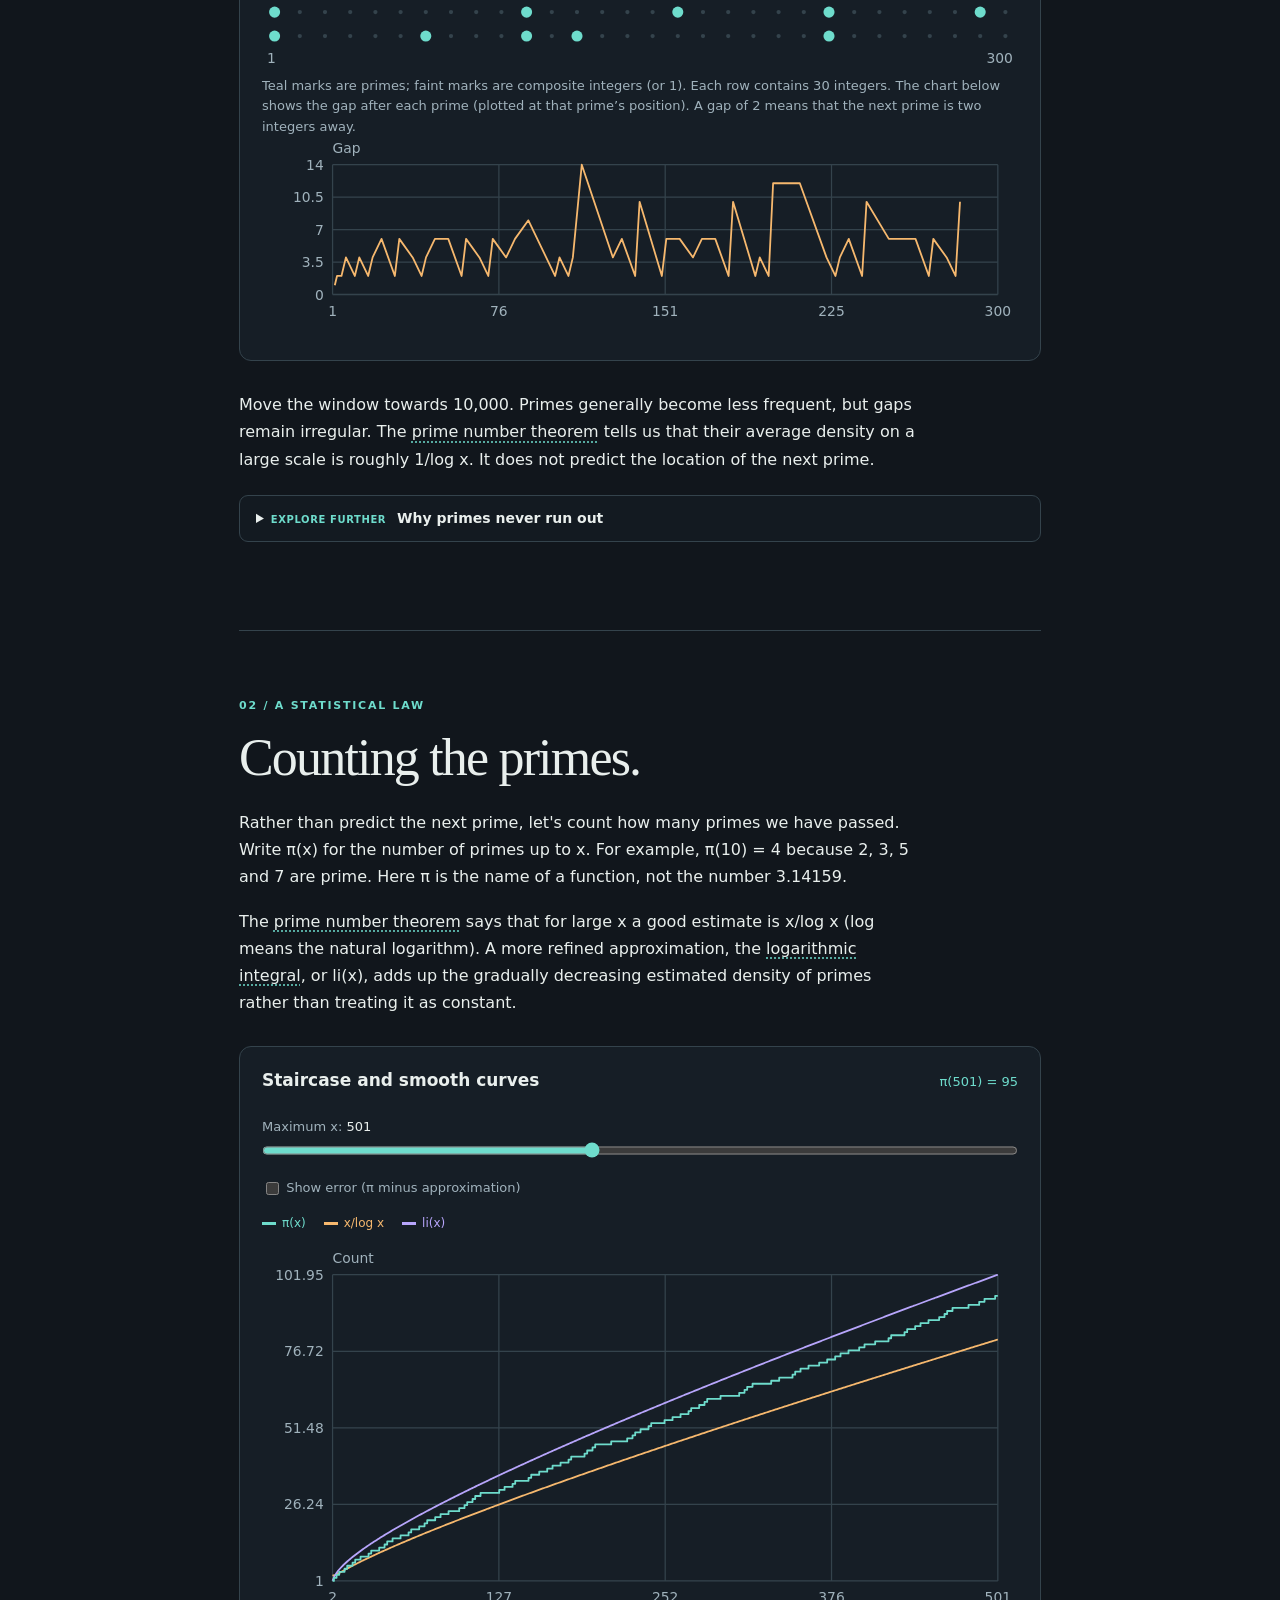
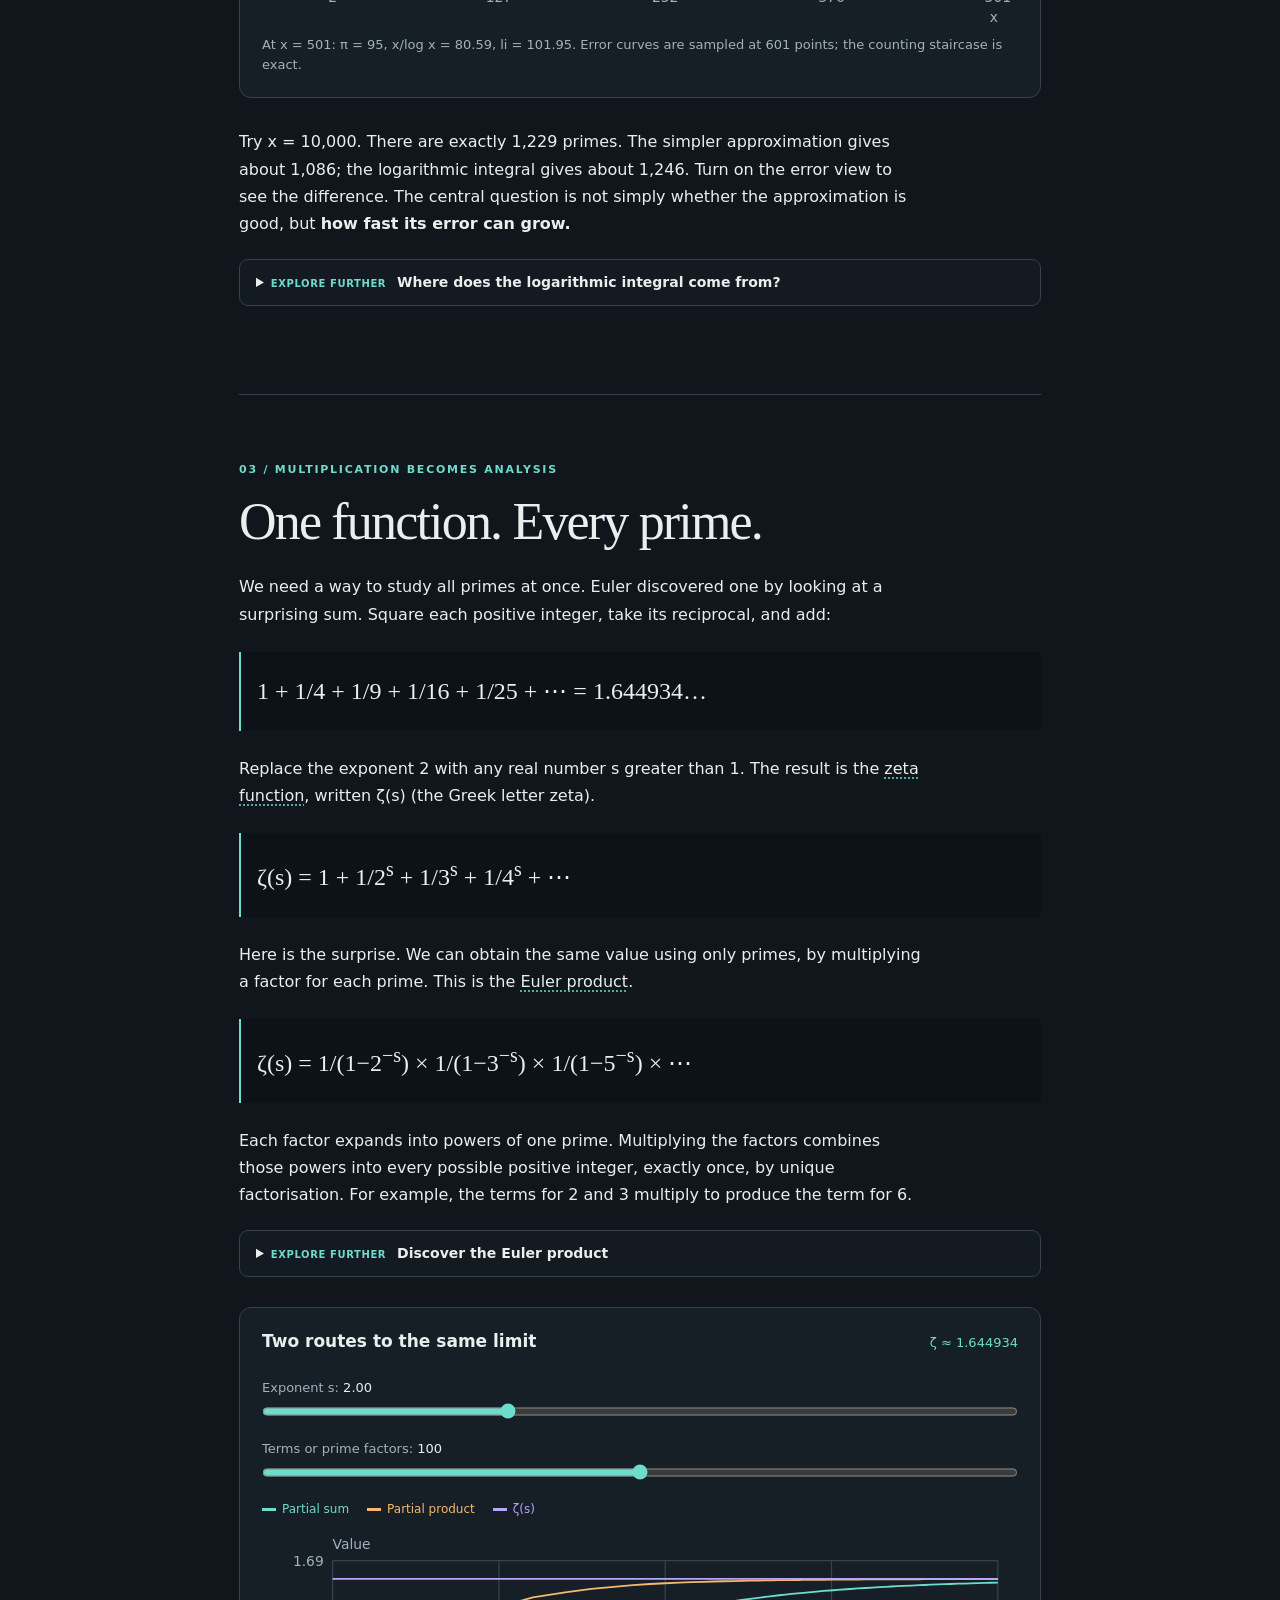
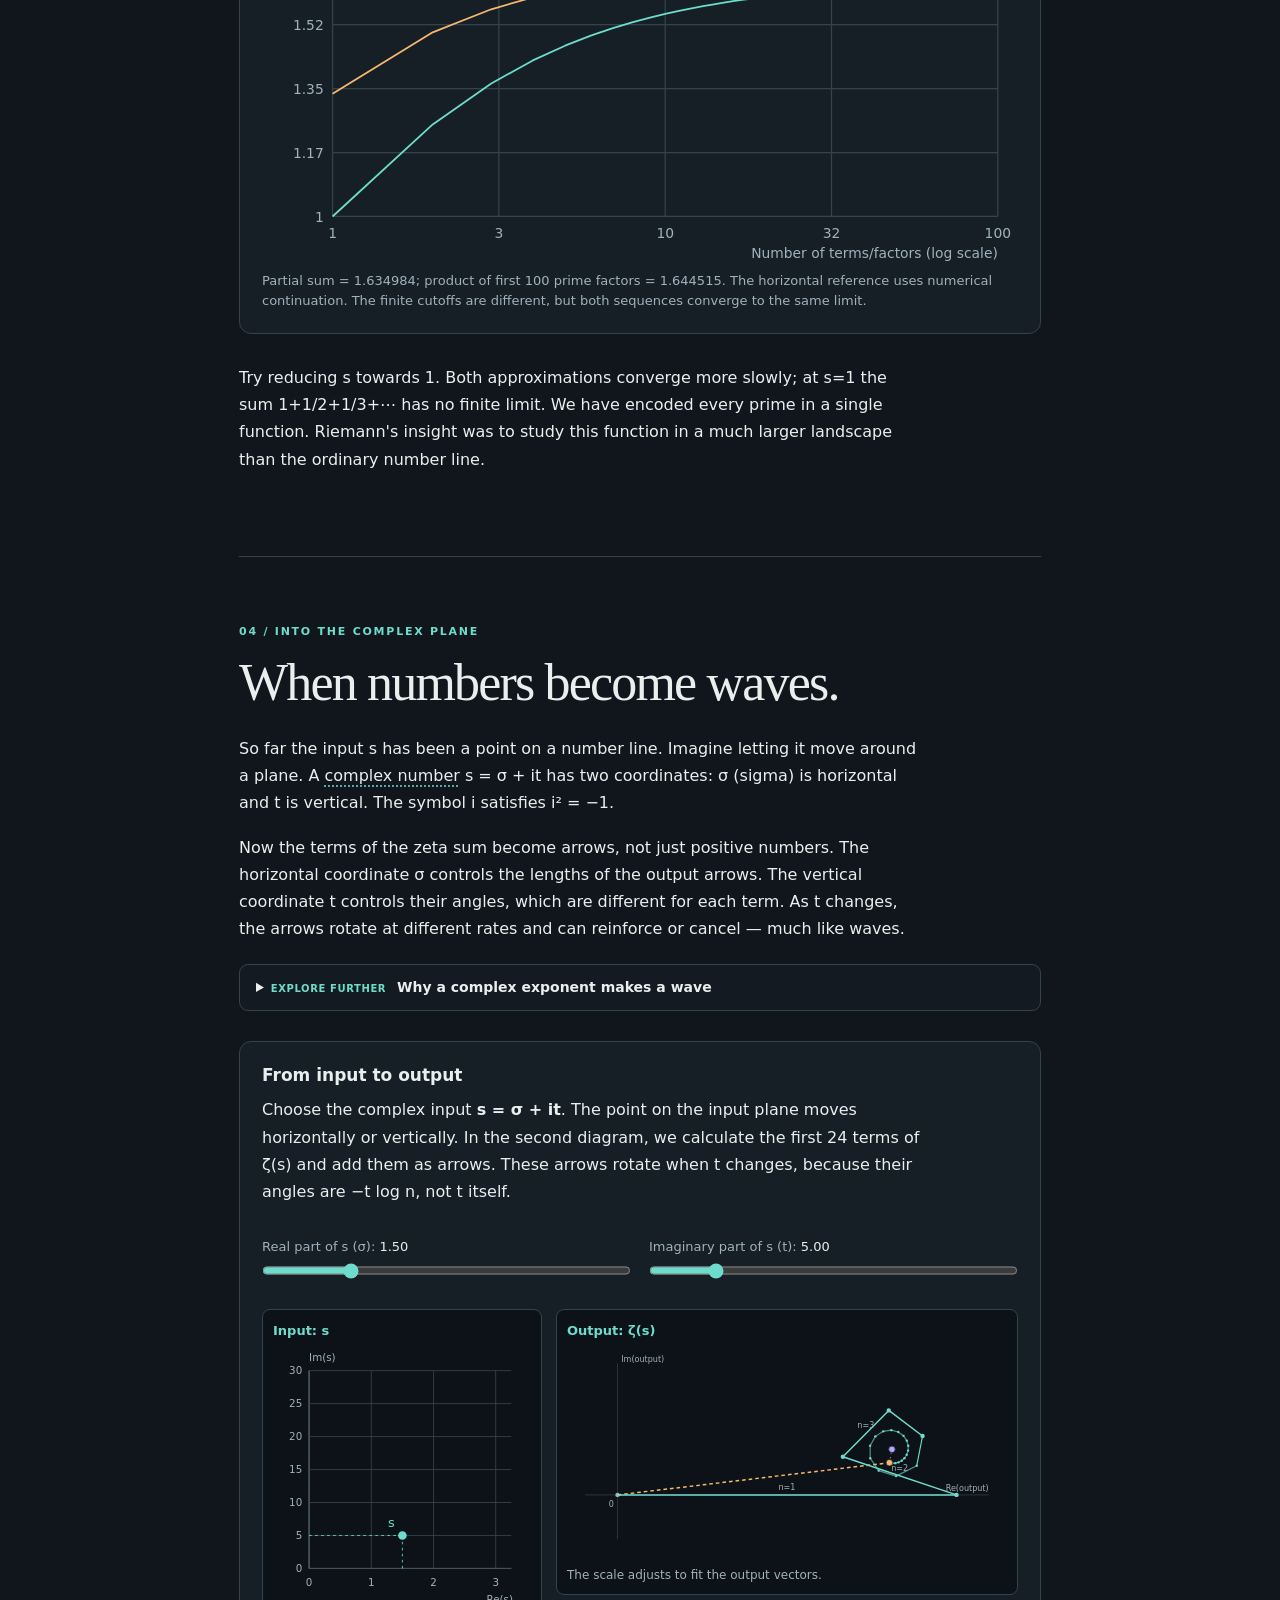
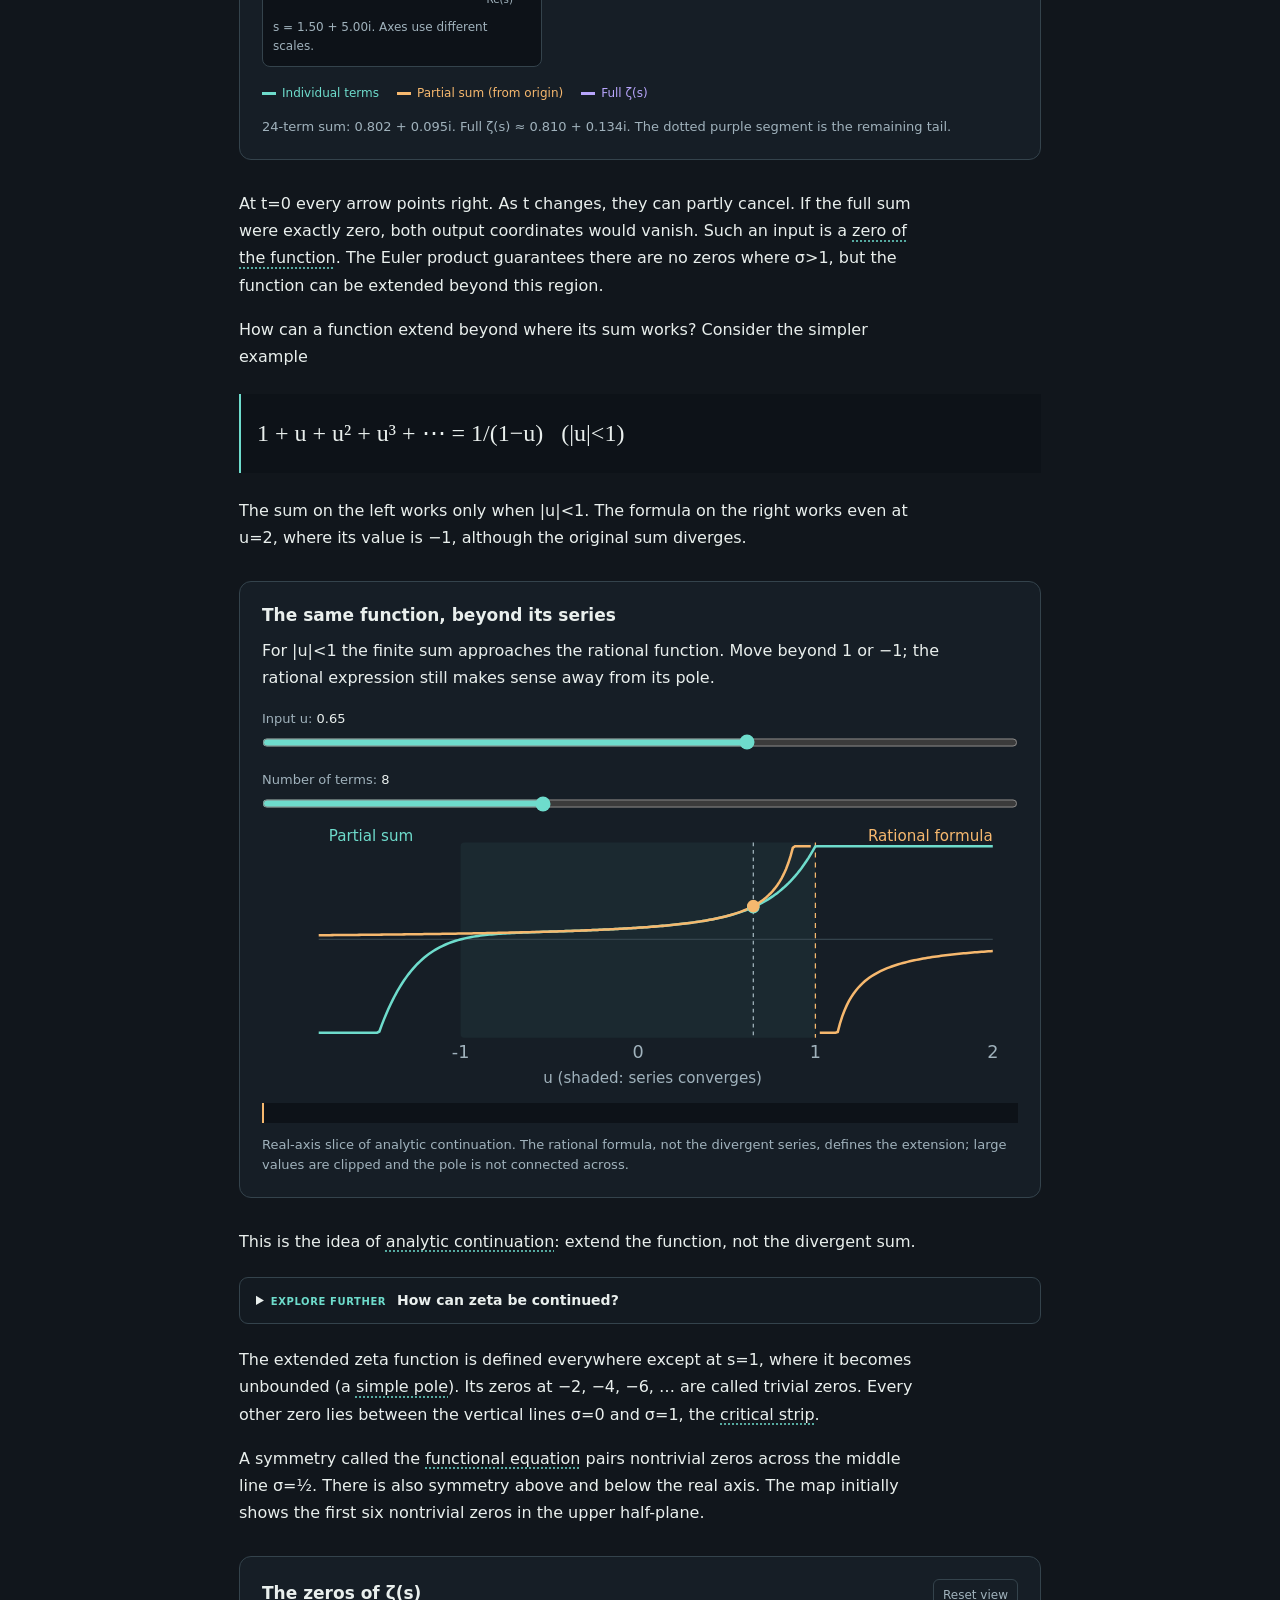
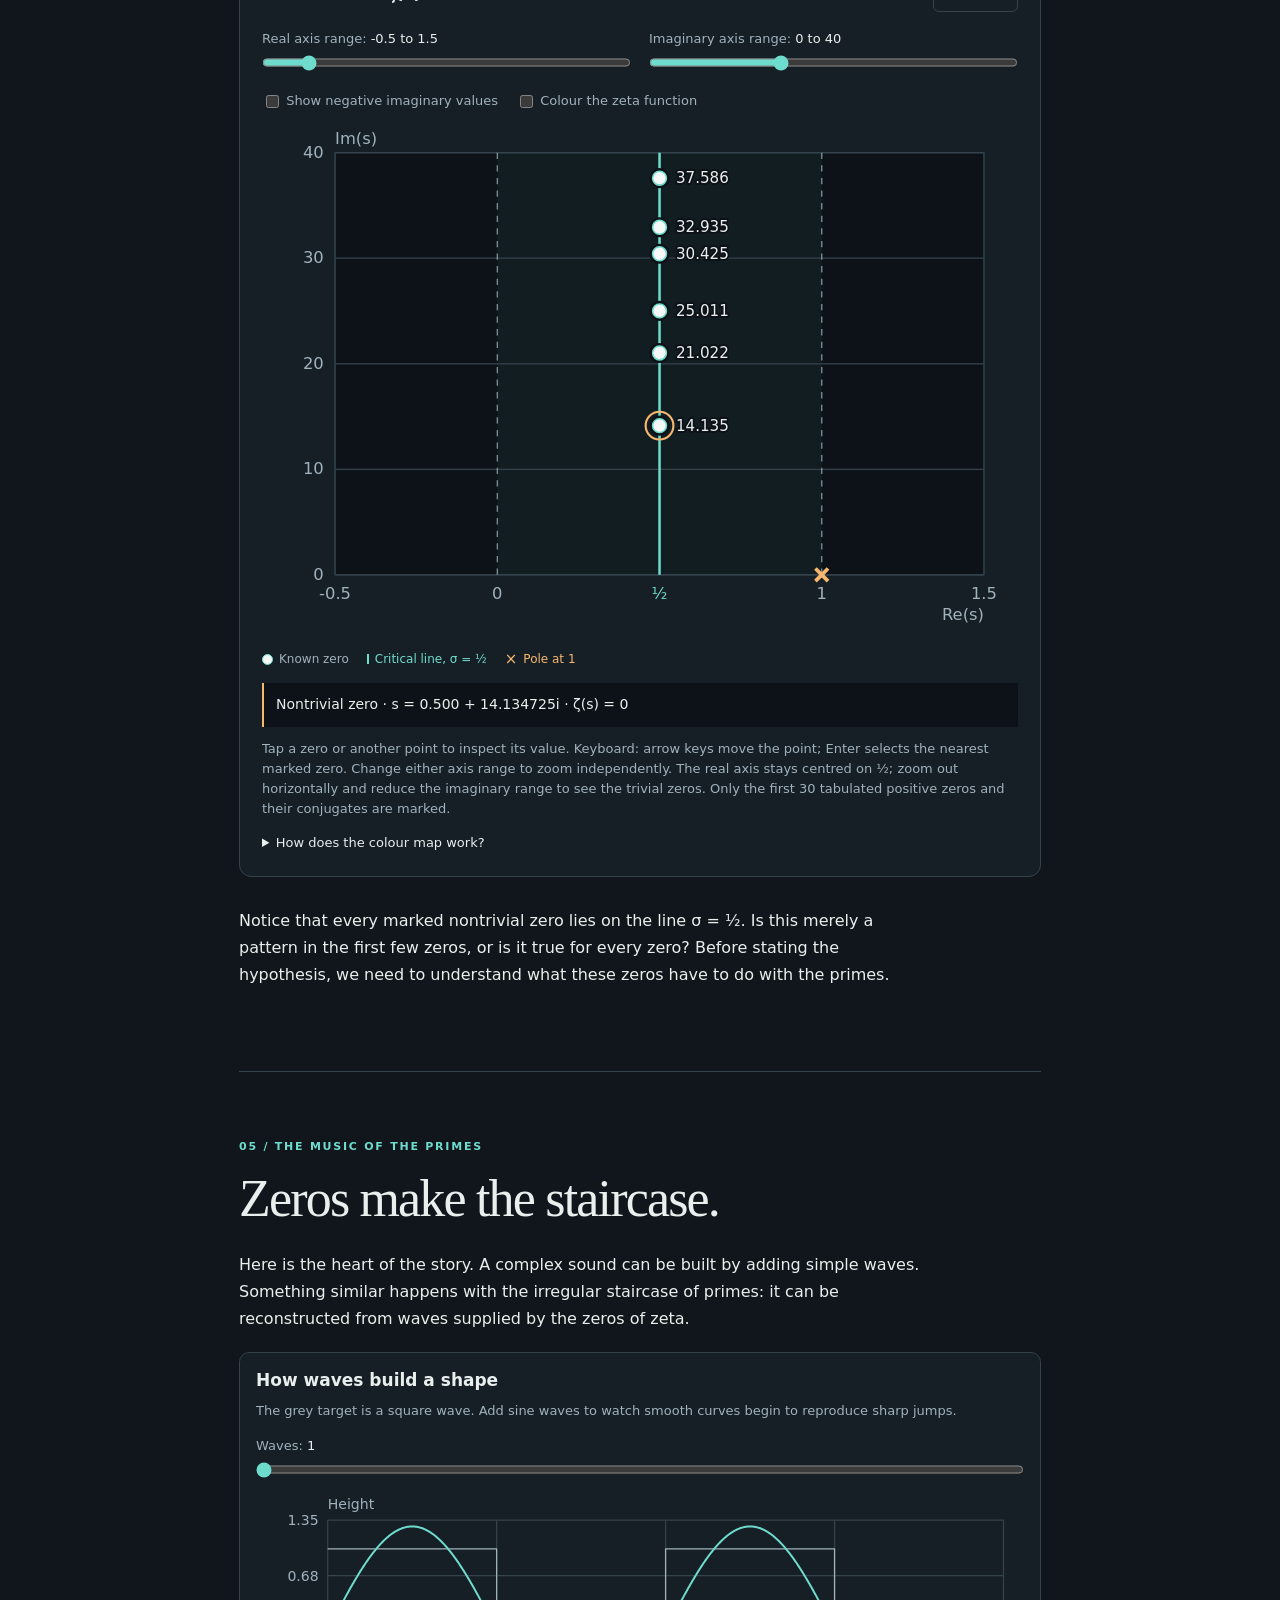
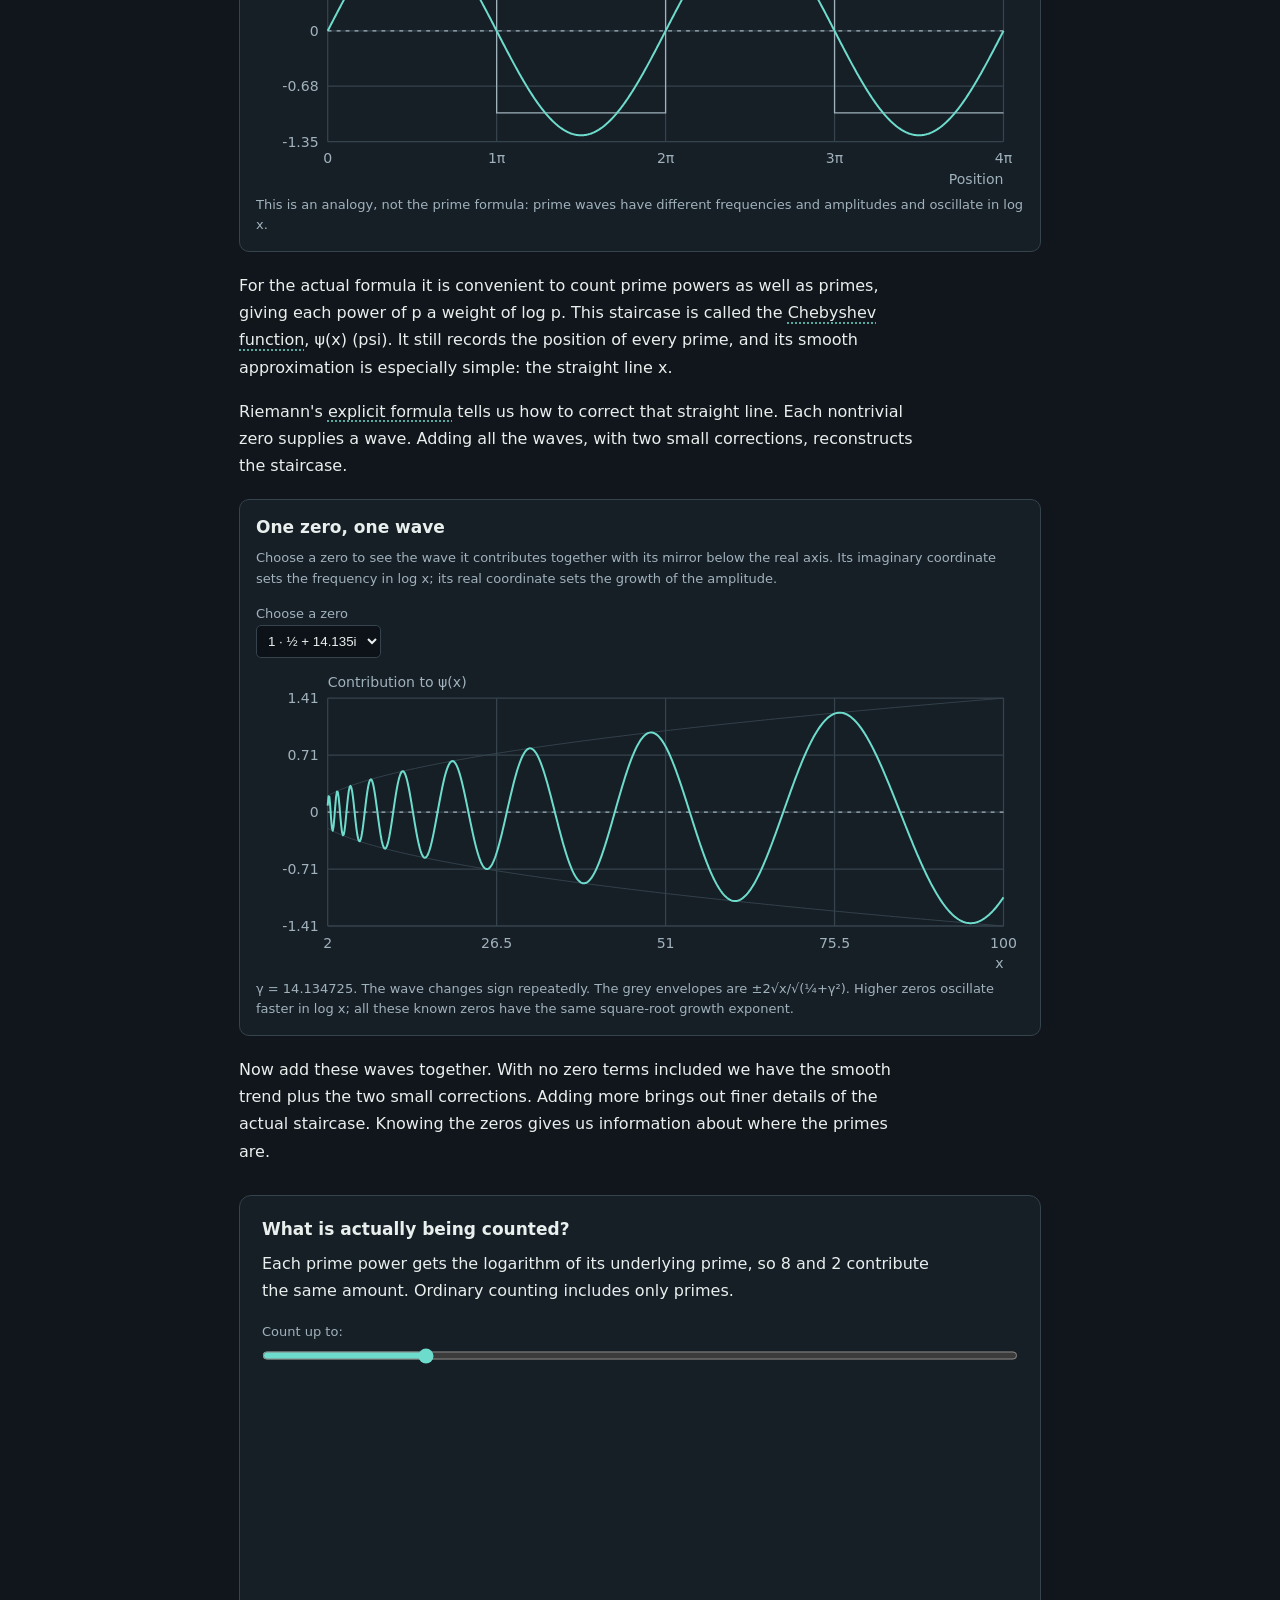
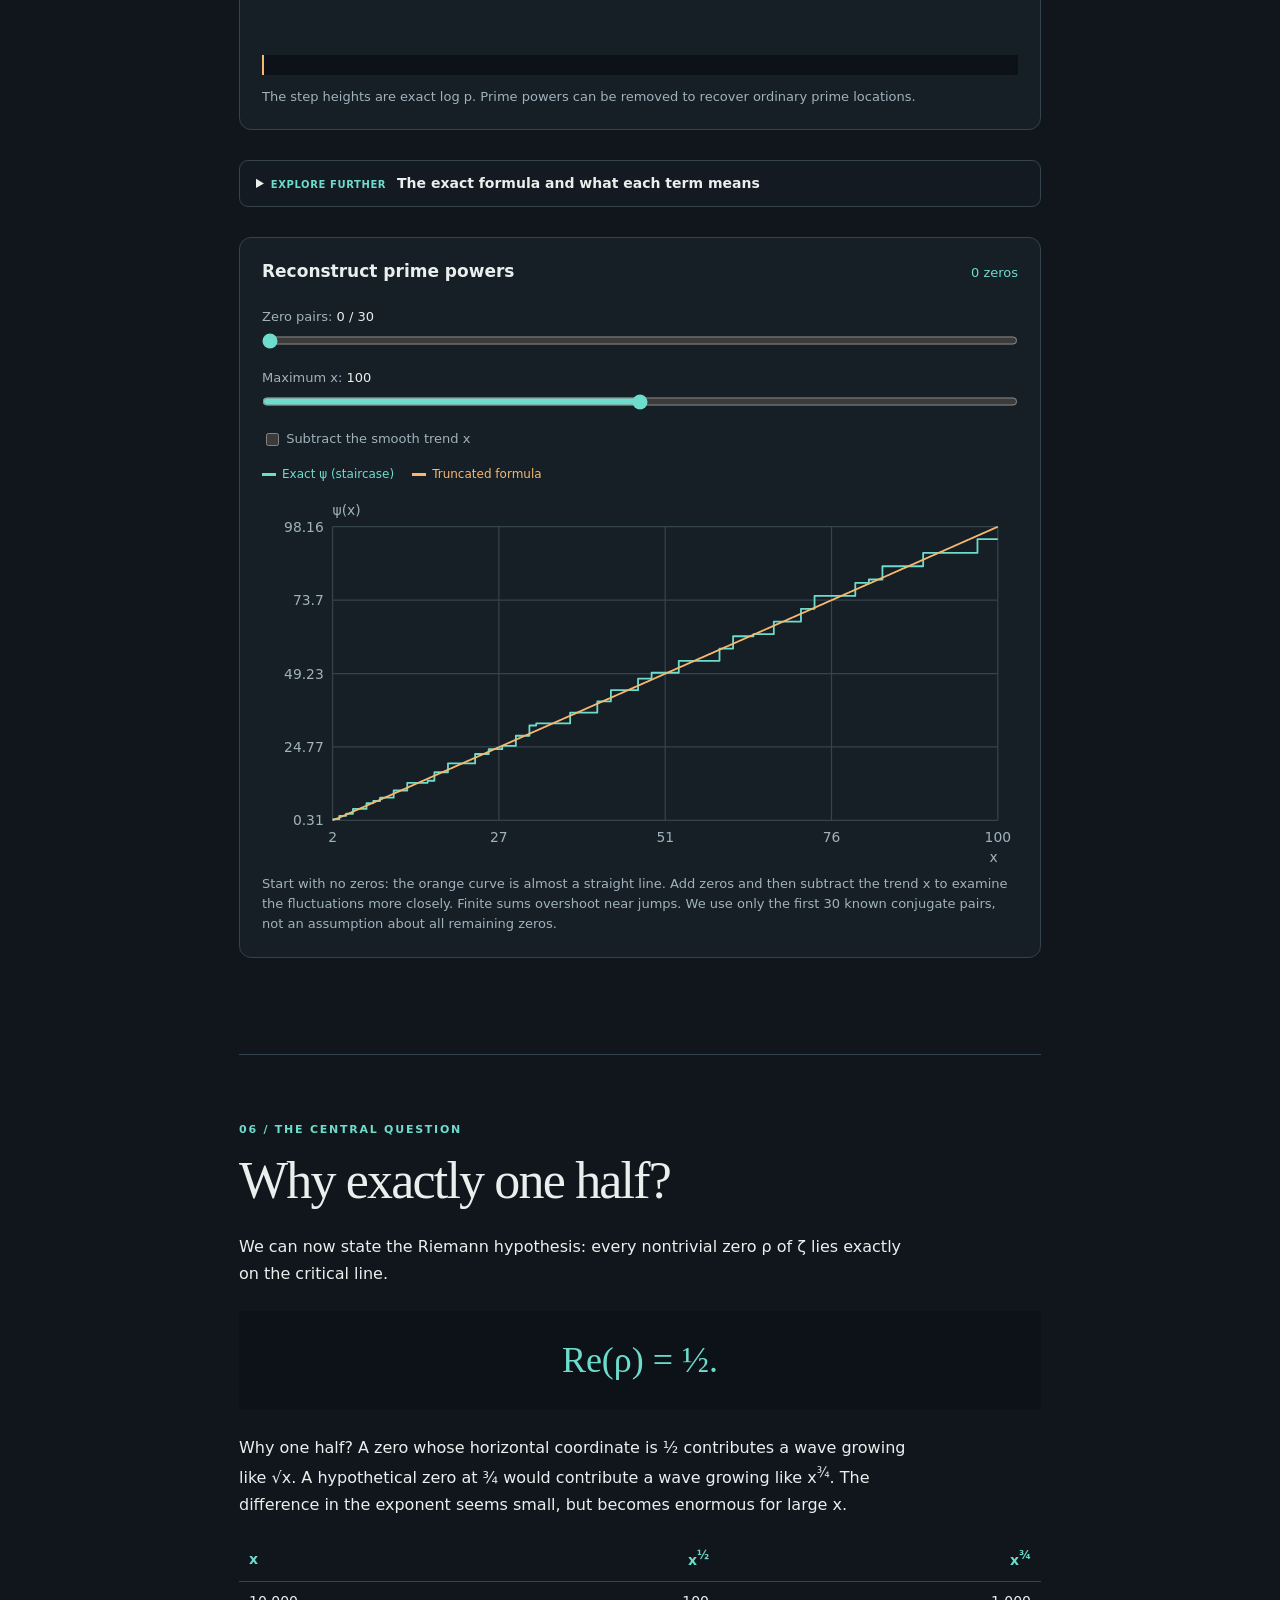
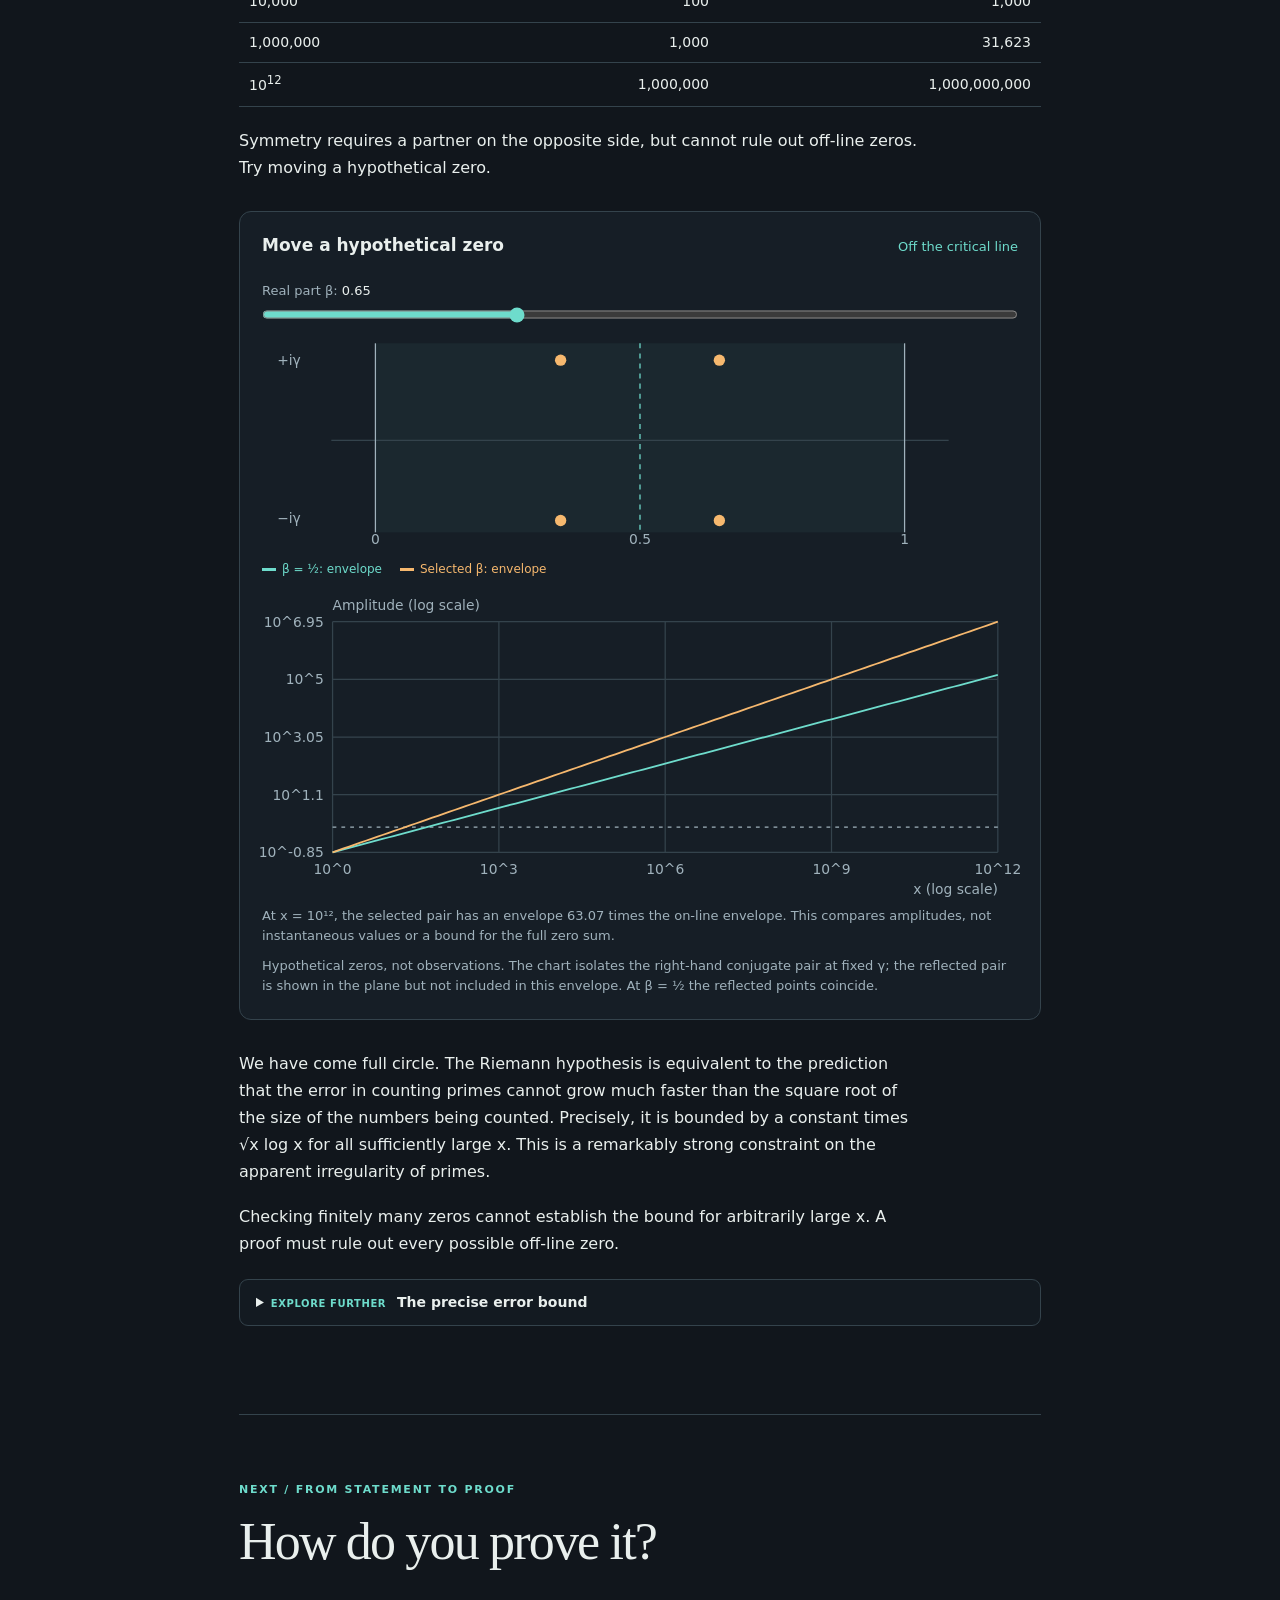
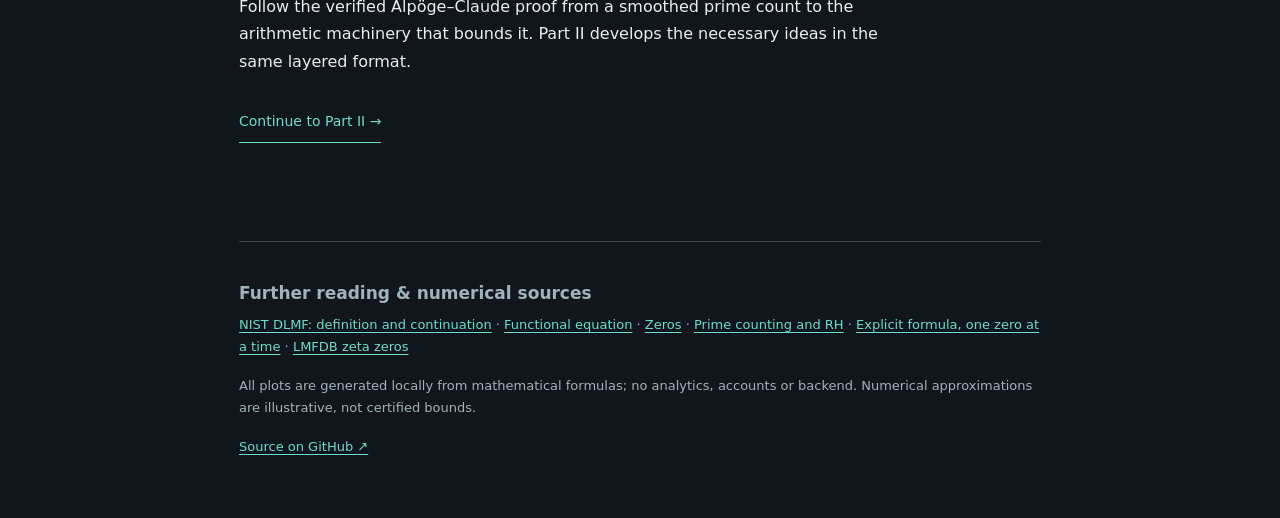
==== commit 14b428e7: "Unify all three parts around the mathematical obstacles and main inequality" ====
--- a/index.html
+++ b/index.html
@@ -1,6 +1,6 @@
 <!DOCTYPE html>
 <html lang="en"><head><meta charset="utf-8"><meta name="viewport" content="width=device-width,initial-scale=1"><meta name="theme-color" content="#11161c"><meta name="description" content="An interactive mathematical journey from prime numbers to the Riemann hypothesis."><title>Riemann — The hidden order of primes</title><link rel="stylesheet" href="./style.css"></head>
-<body><header class="top"><a class="brand" href="#top">RIEMANN<span> / EXPLORER</span></a><nav aria-label="Chapters"><a href="#primes">Primes</a><a href="#counting">Counting</a><a href="#euler">Zeta</a><a href="#complex">Zeros</a><a href="#music">Explicit formula</a><a href="#rh">RH</a><a href="./proof.html">Part II</a><a href="./argument.html">Part III →</a></nav></header>
+<body><header class="top"><a class="brand" href="./index.html">RIEMANN<span> / EXPLORER</span></a><div class="nav-stack"><nav class="part-nav" aria-label="Parts"><a href="./index.html" aria-current="page">I · Hypothesis</a><a href="./proof.html">II · Machinery</a><a href="./argument.html">III · Proof</a></nav><nav class="chapter-nav" aria-label="Chapters"><a href="#primes">Primes</a><a href="#counting">Counting</a><a href="#euler">Zeta</a><a href="#complex">Zeros</a><a href="#music">Explicit formula</a><a href="#rh">RH</a></nav></div></header>
 <main id="top">
 <section class="hero"><div class="eyebrow">AN INTERACTIVE MATHEMATICAL JOURNEY</div><h1>The hidden order<br>of <em>prime numbers.</em></h1><p>How accurately can we predict the number of primes below a billion? Below a trillion? There is a surprisingly good formula. The Riemann hypothesis predicts how far that formula can be wrong — and its answer depends on where a mysterious function equals zero.</p><div class="reading-guide"><p>Follow the story and try the experiments. No university mathematics is needed for the main thread. Open <strong>Explore further</strong> for worked examples and <strong>Mathematical details</strong> inside for precise statements and derivations. Dotted-underlined terms open short explanations.</p></div><a class="begin" href="#primes">Begin the journey ↓</a><svg id="hero-art" viewBox="0 0 800 155" role="img" aria-label="The first 800 integers with prime numbers highlighted"></svg><div class="fine">Each illuminated mark is a prime. The marks become sparser, but never end.</div></section>
 <section id="primes"><div class="eyebrow">01 / THE ATOMS OF ARITHMETIC</div><h2>Irregular, but not random.</h2><p>A prime is an integer greater than 1 whose only positive divisors are 1 and itself. Every integer greater than 1 can be built by multiplying primes, and its <a class="concept" data-concept="factor" href="https://en.wikipedia.org/wiki/Fundamental_theorem_of_arithmetic">prime factorisation</a> is unique apart from the order: for example, 60 = 2 × 2 × 3 × 5.</p>
@@ -11,11 +11,11 @@
 <p>Try reducing s towards 1. Both approximations converge more slowly; at s=1 the sum 1+1/2+1/3+⋯ has no finite limit. We have encoded every prime in a single function. Riemann's insight was to study this function in a much larger landscape than the ordinary number line.</p></section>
 <section id="complex"><div class="eyebrow">04 / INTO THE COMPLEX PLANE</div><h2>When numbers become waves.</h2>
 <p>So far the input s has been a point on a number line. Imagine letting it move around a plane. A <a class="concept" data-concept="complex" href="https://en.wikipedia.org/wiki/Complex_number">complex number</a> s = σ + it has two coordinates: σ (sigma) is horizontal and t is vertical. The symbol i satisfies i² = −1.</p><p>Now the terms of the zeta sum become arrows, not just positive numbers. The horizontal coordinate σ controls the lengths of the output arrows. The vertical coordinate t controls their angles, which are different for each term. As t changes, the arrows rotate at different rates and can reinforce or cancel — much like waves.</p><details class="depth"><summary><span class="depth-tag">Explore further</span> Why a complex exponent makes a wave</summary><div class="depth-content"><p><a class="concept" data-concept="exp" href="https://en.wikipedia.org/wiki/Euler%27s_formula">Euler's formula</a> says exp(iθ)=cos θ+i sin θ, an arrow of length 1 at angle θ. Therefore</p><div class="equation">n<sup>−s</sup> = n<sup>−σ</sup>[cos(t log n) − i sin(t log n)].</div><p>The second term has length 2<sup>−σ</sup> and angle −t log 2; the third has length 3<sup>−σ</sup> and angle −t log 3. They turn at different rates. The logarithmic scale will reappear when we reconstruct the primes.</p><details class="derivation"><summary>Mathematical details</summary><div class="depth-content"><p>For σ&gt;1, ζ(σ+it) is exactly the Fourier transform (negative-exponential convention) of the finite measure ∑<sub>n≥1</sub>n<sup>−σ</sup>δ<sub>log n</sub>. The variable t probes oscillations on a logarithmic scale. This identity does not alone justify continuing the divergent series into σ≤1, or establish the explicit formula.</p></div></details></div></details><div class="lab"><h3>From input to output</h3><p>Choose the complex input <strong>s = σ + it</strong>. The point on the input plane moves horizontally or vertically. In the second diagram, we calculate the first 24 terms of ζ(s) and add them as arrows. These arrows rotate when t changes, because their angles are −t log n, not t itself.</p><div class="control-pair"><div><label for="vec-s">Real part of s (σ): <output id="vec-s-val"></output></label><input id="vec-s" type="range" min="1.05" max="3" step=".05" value="1.5"></div><div><label for="vec-t">Imaginary part of s (t): <output id="vec-t-val"></output></label><input id="vec-t" type="range" min="0" max="30" step=".05" value="5"></div></div><div class="complex-stage"><div class="plane-panel"><h4>Input: s</h4><svg id="vector-input" viewBox="0 0 300 300" role="img" aria-label="Input complex plane, horizontal real part and vertical imaginary part"></svg><p class="fine" id="vector-input-detail"></p></div><div class="plane-panel"><h4>Output: ζ(s)</h4><svg id="vector" viewBox="0 0 600 280" role="img" aria-label="Output plane: head-to-tail sum of the first 24 complex zeta terms"></svg><p class="fine">The scale adjusts to fit the output vectors.</p></div></div><div class="legend"><span class="a">Individual terms</span><span class="b">Partial sum (from origin)</span><span class="c">Full ζ(s)</span></div><p class="fine" id="vector-detail"></p></div>
-<p>At t=0 every arrow points right. As t changes, they can partly cancel. If the full sum were exactly zero, both output coordinates would vanish. Such an input is a <a class="concept" data-concept="zero" href="https://dlmf.nist.gov/25.10">zero of the function</a>. The Euler product guarantees there are no zeros where σ&gt;1, but the function can be extended beyond this region.</p><p>How can a function extend beyond where its sum works? Consider the simpler example</p><div class="equation">1 + u + u² + u³ + ⋯ = 1/(1−u) &nbsp; (|u|&lt;1)</div><p>The sum on the left works only when |u|&lt;1. The formula on the right works even at u=2, where its value is −1, although the original sum diverges. This is the idea of <a class="concept" data-concept="continuation" href="https://dlmf.nist.gov/25.2">analytic continuation</a>: extend the function, not the divergent sum.</p><details class="depth"><summary><span class="depth-tag">Explore further</span> How can zeta be continued?</summary><div class="depth-content"><p>Instead of adding all the terms, alternate their signs. For real s&gt;0 the alternating sum converges. At s=1 it gives 1−1/2+1/3−1/4+⋯=log 2.</p><div class="equation">η(s)=1−2<sup>−s</sup>+3<sup>−s</sup>−4<sup>−s</sup>+⋯</div><p>Separating the even terms of the original sum gives η(s)=(1−2<sup>1−s</sup>)ζ(s). Where the denominator is nonzero, the quotient provides a formula for ζ in a larger region.</p><details class="derivation"><summary>Mathematical details</summary><div class="depth-content"><p>For Re(s)&gt;1, summation by parts gives ζ(s)=s∫<sub>1</sub><sup>∞</sup>⌊x⌋x<sup>−s−1</sup>dx. Write ⌊x⌋=x−{x}:</p><div class="equation">ζ(s)=s/(s−1)−s∫<sub>1</sub><sup>∞</sup>{x}x<sup>−s−1</sup>dx.</div><p>The integral converges locally uniformly for Re(s)&gt;0, giving a meromorphic continuation with residue 1 at s=1. Euler–Maclaurin summation extends it to the whole plane without further poles. The identity theorem ensures uniqueness; apparent nonreal singularities of the eta quotient in this region are removable.</p><div class="equation">ξ(s)=½s(s−1)π<sup>−s/2</sup>Γ(s/2)ζ(s)</div><p>The completed function ξ is entire, satisfies ξ(s)=ξ(1−s) and ξ(s̄) = ξ(s)̄, and its zeros are precisely the nontrivial zeros of ζ. Gamma factors explain the negative even zeros. Nonvanishing on Re(s)=1 is a substantive theorem, not a consequence of the symmetry alone. <a href="https://dlmf.nist.gov/25.4" target="_blank" rel="noopener">NIST DLMF: functional equation ↗</a> · <a href="https://dlmf.nist.gov/25.10" target="_blank" rel="noopener">Zeros ↗</a></p></div></details></div></details><p>The extended zeta function is defined everywhere except at s=1, where it becomes unbounded (a <a class="concept" data-concept="pole" href="https://en.wikipedia.org/wiki/Pole_(complex_analysis)">simple pole</a>). Its zeros at −2, −4, −6, … are called trivial zeros. Every other zero lies between the vertical lines σ=0 and σ=1, the <a class="concept" data-concept="strip" href="https://dlmf.nist.gov/25.10">critical strip</a>.</p><p>A symmetry called the <a class="concept" data-concept="functional" href="https://dlmf.nist.gov/25.4">functional equation</a> pairs nontrivial zeros across the middle line σ=½. There is also symmetry above and below the real axis. The map initially shows the first six nontrivial zeros in the upper half-plane.</p><div class="lab"><div class="labhead"><h3>The zeros of ζ(s)</h3><button type="button" id="domain-reset" class="quiet-button">Reset view</button></div><div class="control-pair"><div><label for="domain-re-scale">Real axis range: <output id="domain-re-val"></output></label><input id="domain-re-scale" type="range" min="0.5" max="5" step=".1" value="1"></div><div><label for="domain-im-scale">Imaginary axis range: <output id="domain-im-val"></output></label><input id="domain-im-scale" type="range" min="2" max="110" step="1" value="40"></div></div><div class="toggle domain-options"><label><input id="domain-negative" type="checkbox"> Show negative imaginary values</label><label><input id="domain-colors" type="checkbox"> Colour the zeta function</label></div><svg id="domain" viewBox="0 0 600 405" tabindex="0" role="img" aria-label="Map of known zeta zeros; tap a point or use arrow keys to inspect" aria-describedby="domain-detail domain-guide"></svg><div class="legend"><span class="zero-key">Known zero</span><span class="a line-key">Critical line, σ = ½</span><span class="b pole-key">Pole at 1</span></div><p id="domain-detail" class="readout" aria-live="polite"></p><p class="fine" id="domain-guide">Tap a zero or another point to inspect its value. Keyboard: arrow keys move the point; Enter selects the nearest marked zero. Change either axis range to zoom independently. The real axis stays centred on ½; zoom out horizontally and reduce the imaginary range to see the trivial zeros. Only the first 30 tabulated positive zeros and their conjugates are marked.</p><details class="small-detail"><summary>How does the colour map work?</summary><p>Hue shows the argument (angle) of ζ(s); brightness increases with its modulus (distance from zero). Dark spots surrounded by changing colours are zeros. The numerical continuation uses Euler–Maclaurin summation. Markers are independently tabulated zeros, not zeros inferred from the colours.</p></details></div>
+<p>At t=0 every arrow points right. As t changes, they can partly cancel. If the full sum were exactly zero, both output coordinates would vanish. Such an input is a <a class="concept" data-concept="zero" href="https://dlmf.nist.gov/25.10">zero of the function</a>. The Euler product guarantees there are no zeros where σ&gt;1, but the function can be extended beyond this region.</p><p>How can a function extend beyond where its sum works? Consider the simpler example</p><div class="equation">1 + u + u² + u³ + ⋯ = 1/(1−u) &nbsp; (|u|&lt;1)</div><p>The sum on the left works only when |u|&lt;1. The formula on the right works even at u=2, where its value is −1, although the original sum diverges. </p><div class="lab" id="continue-series-lab"><div class="labhead"><h3>The same function, beyond its series</h3><output id="continue-series-stat" aria-live="polite"></output></div><p>For |u|<1 the finite sum approaches the rational function. Move beyond 1 or −1; the rational expression still makes sense away from its pole.</p><label for="continue-u">Input u: <output id="continue-u-val"></output></label><input id="continue-u" type="range" min="-1.8" max="2" step="0.05" value="0.65"><label for="continue-n">Number of terms: <output id="continue-n-val"></output></label><input id="continue-n" type="range" min="1" max="20" step="1" value="8"><svg id="continue-plot" viewBox="0 0 600 210" role="img" aria-label="Partial geometric sum and rational continuation, values clipped to visible range"></svg><p class="readout" id="continue-series-detail"></p><p class="fine">Real-axis slice of analytic continuation. The rational formula, not the divergent series, defines the extension; large values are clipped and the pole is not connected across.</p></div><p>This is the idea of <a class="concept" data-concept="continuation" href="https://dlmf.nist.gov/25.2">analytic continuation</a>: extend the function, not the divergent sum.</p><details class="depth"><summary><span class="depth-tag">Explore further</span> How can zeta be continued?</summary><div class="depth-content"><p>Instead of adding all the terms, alternate their signs. For real s&gt;0 the alternating sum converges. At s=1 it gives 1−1/2+1/3−1/4+⋯=log 2.</p><div class="equation">η(s)=1−2<sup>−s</sup>+3<sup>−s</sup>−4<sup>−s</sup>+⋯</div><p>Separating the even terms of the original sum gives η(s)=(1−2<sup>1−s</sup>)ζ(s). Where the denominator is nonzero, the quotient provides a formula for ζ in a larger region.</p><details class="derivation"><summary>Mathematical details</summary><div class="depth-content"><p>For Re(s)&gt;1, summation by parts gives ζ(s)=s∫<sub>1</sub><sup>∞</sup>⌊x⌋x<sup>−s−1</sup>dx. Write ⌊x⌋=x−{x}:</p><div class="equation">ζ(s)=s/(s−1)−s∫<sub>1</sub><sup>∞</sup>{x}x<sup>−s−1</sup>dx.</div><p>The integral converges locally uniformly for Re(s)&gt;0, giving a meromorphic continuation with residue 1 at s=1. Euler–Maclaurin summation extends it to the whole plane without further poles. The identity theorem ensures uniqueness; apparent nonreal singularities of the eta quotient in this region are removable.</p><div class="equation">ξ(s)=½s(s−1)π<sup>−s/2</sup>Γ(s/2)ζ(s)</div><p>The completed function ξ is entire, satisfies ξ(s)=ξ(1−s) and ξ(s̄) = ξ(s)̄, and its zeros are precisely the nontrivial zeros of ζ. Gamma factors explain the negative even zeros. Nonvanishing on Re(s)=1 is a substantive theorem, not a consequence of the symmetry alone. <a href="https://dlmf.nist.gov/25.4" target="_blank" rel="noopener">NIST DLMF: functional equation ↗</a> · <a href="https://dlmf.nist.gov/25.10" target="_blank" rel="noopener">Zeros ↗</a></p></div></details></div></details><p>The extended zeta function is defined everywhere except at s=1, where it becomes unbounded (a <a class="concept" data-concept="pole" href="https://en.wikipedia.org/wiki/Pole_(complex_analysis)">simple pole</a>). Its zeros at −2, −4, −6, … are called trivial zeros. Every other zero lies between the vertical lines σ=0 and σ=1, the <a class="concept" data-concept="strip" href="https://dlmf.nist.gov/25.10">critical strip</a>.</p><p>A symmetry called the <a class="concept" data-concept="functional" href="https://dlmf.nist.gov/25.4">functional equation</a> pairs nontrivial zeros across the middle line σ=½. There is also symmetry above and below the real axis. The map initially shows the first six nontrivial zeros in the upper half-plane.</p><div class="lab"><div class="labhead"><h3>The zeros of ζ(s)</h3><button type="button" id="domain-reset" class="quiet-button">Reset view</button></div><div class="control-pair"><div><label for="domain-re-scale">Real axis range: <output id="domain-re-val"></output></label><input id="domain-re-scale" type="range" min="0.5" max="5" step=".1" value="1"></div><div><label for="domain-im-scale">Imaginary axis range: <output id="domain-im-val"></output></label><input id="domain-im-scale" type="range" min="2" max="110" step="1" value="40"></div></div><div class="toggle domain-options"><label><input id="domain-negative" type="checkbox"> Show negative imaginary values</label><label><input id="domain-colors" type="checkbox"> Colour the zeta function</label></div><svg id="domain" viewBox="0 0 600 405" tabindex="0" role="img" aria-label="Map of known zeta zeros; tap a point or use arrow keys to inspect" aria-describedby="domain-detail domain-guide"></svg><div class="legend"><span class="zero-key">Known zero</span><span class="a line-key">Critical line, σ = ½</span><span class="b pole-key">Pole at 1</span></div><p id="domain-detail" class="readout" aria-live="polite"></p><p class="fine" id="domain-guide">Tap a zero or another point to inspect its value. Keyboard: arrow keys move the point; Enter selects the nearest marked zero. Change either axis range to zoom independently. The real axis stays centred on ½; zoom out horizontally and reduce the imaginary range to see the trivial zeros. Only the first 30 tabulated positive zeros and their conjugates are marked.</p><details class="small-detail"><summary>How does the colour map work?</summary><p>Hue shows the argument (angle) of ζ(s); brightness increases with its modulus (distance from zero). Dark spots surrounded by changing colours are zeros. The numerical continuation uses Euler–Maclaurin summation. Markers are independently tabulated zeros, not zeros inferred from the colours.</p></details></div>
 <p>Notice that every marked nontrivial zero lies on the line σ = ½. Is this merely a pattern in the first few zeros, or is it true for every zero? Before stating the hypothesis, we need to understand what these zeros have to do with the primes.</p></section>
-<section id="music"><div class="eyebrow">05 / THE MUSIC OF THE PRIMES</div><h2>Zeros make the staircase.</h2><p>Here is the heart of the story. A complex sound can be built by adding simple waves. Something similar happens with the irregular staircase of primes: it can be reconstructed from waves supplied by the zeros of zeta.</p><div class="mini-lab wave-demo"><h3>How waves build a shape</h3><p class="fine lead">The grey target is a square wave. Add sine waves to watch smooth curves begin to reproduce sharp jumps.</p><label for="fourier-n">Waves: <output id="fourier-n-val"></output></label><input type="range" id="fourier-n" min="1" max="25" step="1" value="1"><svg id="fourier-plot" viewBox="0 0 600 230" role="img" aria-label="Fourier reconstruction of square wave"></svg><p class="fine">This is an analogy, not the prime formula: prime waves have different frequencies and amplitudes and oscillate in log x.</p></div><p>For the actual formula it is convenient to count prime powers as well as primes, giving each power of p a weight of log p. This staircase is called the <a class="concept" data-concept="psi" href="https://en.wikipedia.org/wiki/Chebyshev_function">Chebyshev function</a>, ψ(x) (psi). It still records the position of every prime, and its smooth approximation is especially simple: the straight line x.</p><p>Riemann's <a class="concept" data-concept="explicit" href="https://dlmf.nist.gov/25.16">explicit formula</a> tells us how to correct that straight line. Each nontrivial zero supplies a wave. Adding all the waves, with two small corrections, reconstructs the staircase.</p><div class="mini-lab"><h3>One zero, one wave</h3><p class="fine lead">Choose a zero to see the wave it contributes together with its mirror below the real axis. Its imaginary coordinate sets the frequency in log x; its real coordinate sets the growth of the amplitude.</p><label for="single-zero">Choose a zero</label><select id="single-zero"><option value="0">1 · ½ + 14.135i</option><option value="1">2 · ½ + 21.022i</option><option value="2">3 · ½ + 25.011i</option><option value="3">4 · ½ + 30.425i</option><option value="4">5 · ½ + 32.935i</option><option value="5">6 · ½ + 37.586i</option></select><svg id="single-wave" viewBox="0 0 600 235" role="img" aria-label="Actual wave contributed by a conjugate pair"></svg><p class="fine" id="single-detail"></p></div><p>Now add these waves together. With no zero terms included we have the smooth trend plus the two small corrections. Adding more brings out finer details of the actual staircase. Knowing the zeros gives us information about where the primes are.</p><details class="depth"><summary><span class="depth-tag">Explore further</span> The exact formula and what each term means</summary><div class="depth-content"><p>The weighted staircase is</p><div class="equation">ψ(x)=∑<sub>pᵏ≤x, k≥1</sub> log p.</div><p>Up to 10, the prime powers are 2, 3, 4, 5, 7, 8 and 9, so ψ(10)=3 log 2+2 log 3+log 5+log 7. Its jumps locate prime powers; retaining only first powers recovers the primes.</p><p>For x&gt;1, the Riemann–von Mangoldt formula is</p><div class="equation">ψ<sub>0</sub>(x)=x−∑<sub>ρ</sub>x<sup>ρ</sup>/ρ−log(2π)−½log(1−x<sup>−2</sup>).</div><p>ψ₀ takes the midpoint at jumps. The sum is over all nontrivial zeros with multiplicity, in symmetric height order. A conjugate pair ρ=β±iγ contributes the real wave</p><div class="equation">−2 Re(x<sup>β+iγ</sup>/(β+iγ)).</div><p>Equivalently, −2x<sup>β</sup>cos(γ log x−arg(β+iγ))/√(β²+γ²). The amplitude grows like x<sup>β</sup>; the angular frequency in log x is γ.</p><details class="derivation"><summary>Mathematical details</summary><div class="depth-content"><p>Logarithmically differentiate the absolutely and locally uniformly convergent Euler product in Re(s)&gt;1:</p><div class="equation">−ζ′(s)/ζ(s)=∑<sub>p,k≥1</sub>(log p)p<sup>−ks</sup>=∑<sub>n≥1</sub>Λ(n)n<sup>−s</sup>.</div><p>Here Λ(pᵏ)=log p for prime powers and Λ(n)=0 otherwise. Perron's inversion formula with c&gt;1 gives the weighted count (half weight at a jump):</p><div class="equation">ψ<sub>0</sub>(x)=lim<sub>T→∞</sub> (1/(2πi))∫<sub>c−iT</sub><sup>c+iT</sup>[−ζ′(s)/ζ(s)]x<sup>s</sup>/s ds.</div><p>The inversion kernel gives the step function of x/n, with value ½ at x=n. Shifting the contour left collects residues: s=1 gives x; a nontrivial zero ρ of multiplicity m gives −mx<sup>ρ</sup>/ρ; s=0 gives −ζ′(0)/ζ(0)=−log(2π); and trivial zeros −2k give x<sup>−2k</sup>/(2k), summing to −½log(1−x<sup>−2</sup>).</p><p>This is a derivation outline, not a substitute for analytic estimates: the contour shift requires heights avoiding zeros and bounds on ζ′/ζ and the displaced integrals. These justify the symmetric limiting sum. The formula does not assume RH. <a href="https://dlmf.nist.gov/25.16" target="_blank" rel="noopener">NIST DLMF: explicit formula ↗</a> · <a href="https://math.ucr.edu/home/baez/mathematical/riemann_explicit_formula/riemann_explicit_formula.html" target="_blank" rel="noopener">John Baez: exposition ↗</a></p></div></details></div></details><div class="lab"><div class="labhead"><h3>Reconstruct prime powers</h3><output id="music-stat"></output></div><label for="music-n">Zero pairs: <output id="music-n-val"></output></label><input id="music-n" type="range" min="0" max="30" step="1" value="0"><label for="music-x">Maximum x: <output id="music-x-val"></output></label><input id="music-x" type="range" min="1.3" max="2.7" step=".01" value="2"><div class="toggle"><label><input id="music-error" type="checkbox"> Subtract the smooth trend x</label></div><div class="legend"><span class="a">Exact ψ (staircase)</span><span class="b">Truncated formula</span></div><svg id="music-plot" viewBox="0 0 600 290" role="img" aria-label="Exact prime-power count and zero-sum approximation"></svg><p class="fine">Start with no zeros: the orange curve is almost a straight line. Add zeros and then subtract the trend x to examine the fluctuations more closely. Finite sums overshoot near jumps. We use only the first 30 known conjugate pairs, not an assumption about all remaining zeros.</p></div></section>
+<section id="music"><div class="eyebrow">05 / THE MUSIC OF THE PRIMES</div><h2>Zeros make the staircase.</h2><p>Here is the heart of the story. A complex sound can be built by adding simple waves. Something similar happens with the irregular staircase of primes: it can be reconstructed from waves supplied by the zeros of zeta.</p><div class="mini-lab wave-demo"><h3>How waves build a shape</h3><p class="fine lead">The grey target is a square wave. Add sine waves to watch smooth curves begin to reproduce sharp jumps.</p><label for="fourier-n">Waves: <output id="fourier-n-val"></output></label><input type="range" id="fourier-n" min="1" max="25" step="1" value="1"><svg id="fourier-plot" viewBox="0 0 600 230" role="img" aria-label="Fourier reconstruction of square wave"></svg><p class="fine">This is an analogy, not the prime formula: prime waves have different frequencies and amplitudes and oscillate in log x.</p></div><p>For the actual formula it is convenient to count prime powers as well as primes, giving each power of p a weight of log p. This staircase is called the <a class="concept" data-concept="psi" href="https://en.wikipedia.org/wiki/Chebyshev_function">Chebyshev function</a>, ψ(x) (psi). It still records the position of every prime, and its smooth approximation is especially simple: the straight line x.</p><p>Riemann's <a class="concept" data-concept="explicit" href="https://dlmf.nist.gov/25.16">explicit formula</a> tells us how to correct that straight line. Each nontrivial zero supplies a wave. Adding all the waves, with two small corrections, reconstructs the staircase.</p><div class="mini-lab"><h3>One zero, one wave</h3><p class="fine lead">Choose a zero to see the wave it contributes together with its mirror below the real axis. Its imaginary coordinate sets the frequency in log x; its real coordinate sets the growth of the amplitude.</p><label for="single-zero">Choose a zero</label><select id="single-zero"><option value="0">1 · ½ + 14.135i</option><option value="1">2 · ½ + 21.022i</option><option value="2">3 · ½ + 25.011i</option><option value="3">4 · ½ + 30.425i</option><option value="4">5 · ½ + 32.935i</option><option value="5">6 · ½ + 37.586i</option></select><svg id="single-wave" viewBox="0 0 600 235" role="img" aria-label="Actual wave contributed by a conjugate pair"></svg><p class="fine" id="single-detail"></p></div><p>Now add these waves together. With no zero terms included we have the smooth trend plus the two small corrections. Adding more brings out finer details of the actual staircase. Knowing the zeros gives us information about where the primes are.</p><div class="lab" id="weight-lab"><div class="labhead"><h3>What is actually being counted?</h3><output id="weight-stat" aria-live="polite"></output></div><p>Each prime power gets the logarithm of its underlying prime, so 8 and 2 contribute the same amount. Ordinary counting includes only primes.</p><label for="weight-x">Count up to: <output id="weight-x-val"></output></label><input id="weight-x" type="range" min="2" max="40" step="1" value="10"><svg id="weight-plot" viewBox="0 0 600 210" role="img" aria-label="Prime and prime-power events and their weighted contributions"></svg><p class="readout" id="weight-detail"></p><p class="fine">The step heights are exact log p. Prime powers can be removed to recover ordinary prime locations.</p></div><details class="depth"><summary><span class="depth-tag">Explore further</span> The exact formula and what each term means</summary><div class="depth-content"><p>The weighted staircase is</p><div class="equation">ψ(x)=∑<sub>pᵏ≤x, k≥1</sub> log p.</div><p>Up to 10, the prime powers are 2, 3, 4, 5, 7, 8 and 9, so ψ(10)=3 log 2+2 log 3+log 5+log 7. Its jumps locate prime powers; retaining only first powers recovers the primes.</p><p>For x&gt;1, the Riemann–von Mangoldt formula is</p><div class="equation">ψ<sub>0</sub>(x)=x−∑<sub>ρ</sub>x<sup>ρ</sup>/ρ−log(2π)−½log(1−x<sup>−2</sup>).</div><p>ψ₀ takes the midpoint at jumps. The sum is over all nontrivial zeros with multiplicity, in symmetric height order. A conjugate pair ρ=β±iγ contributes the real wave</p><div class="equation">−2 Re(x<sup>β+iγ</sup>/(β+iγ)).</div><p>Equivalently, −2x<sup>β</sup>cos(γ log x−arg(β+iγ))/√(β²+γ²). The amplitude grows like x<sup>β</sup>; the angular frequency in log x is γ.</p><details class="derivation"><summary>Mathematical details</summary><div class="depth-content"><p>Logarithmically differentiate the absolutely and locally uniformly convergent Euler product in Re(s)&gt;1:</p><div class="equation">−ζ′(s)/ζ(s)=∑<sub>p,k≥1</sub>(log p)p<sup>−ks</sup>=∑<sub>n≥1</sub>Λ(n)n<sup>−s</sup>.</div><p>Here Λ(pᵏ)=log p for prime powers and Λ(n)=0 otherwise. Perron's inversion formula with c&gt;1 gives the weighted count (half weight at a jump):</p><div class="equation">ψ<sub>0</sub>(x)=lim<sub>T→∞</sub> (1/(2πi))∫<sub>c−iT</sub><sup>c+iT</sup>[−ζ′(s)/ζ(s)]x<sup>s</sup>/s ds.</div><p>The inversion kernel gives the step function of x/n, with value ½ at x=n. Shifting the contour left collects residues: s=1 gives x; a nontrivial zero ρ of multiplicity m gives −mx<sup>ρ</sup>/ρ; s=0 gives −ζ′(0)/ζ(0)=−log(2π); and trivial zeros −2k give x<sup>−2k</sup>/(2k), summing to −½log(1−x<sup>−2</sup>).</p><p>This is a derivation outline, not a substitute for analytic estimates: the contour shift requires heights avoiding zeros and bounds on ζ′/ζ and the displaced integrals. These justify the symmetric limiting sum. The formula does not assume RH. <a href="https://dlmf.nist.gov/25.16" target="_blank" rel="noopener">NIST DLMF: explicit formula ↗</a> · <a href="https://math.ucr.edu/home/baez/mathematical/riemann_explicit_formula/riemann_explicit_formula.html" target="_blank" rel="noopener">John Baez: exposition ↗</a></p></div></details></div></details><div class="lab"><div class="labhead"><h3>Reconstruct prime powers</h3><output id="music-stat"></output></div><label for="music-n">Zero pairs: <output id="music-n-val"></output></label><input id="music-n" type="range" min="0" max="30" step="1" value="0"><label for="music-x">Maximum x: <output id="music-x-val"></output></label><input id="music-x" type="range" min="1.3" max="2.7" step=".01" value="2"><div class="toggle"><label><input id="music-error" type="checkbox"> Subtract the smooth trend x</label></div><div class="legend"><span class="a">Exact ψ (staircase)</span><span class="b">Truncated formula</span></div><svg id="music-plot" viewBox="0 0 600 290" role="img" aria-label="Exact prime-power count and zero-sum approximation"></svg><p class="fine">Start with no zeros: the orange curve is almost a straight line. Add zeros and then subtract the trend x to examine the fluctuations more closely. Finite sums overshoot near jumps. We use only the first 30 known conjugate pairs, not an assumption about all remaining zeros.</p></div></section>
 <section id="rh"><div class="eyebrow">06 / THE CENTRAL QUESTION</div><h2>Why exactly one half?</h2><p>We can now state the Riemann hypothesis: every nontrivial zero ρ of ζ lies exactly on the critical line.</p><div class="equation focus">Re(ρ) = ½.</div><p>Why one half? A zero whose horizontal coordinate is ½ contributes a wave growing like √x. A hypothetical zero at ¾ would contribute a wave growing like x<sup>¾</sup>. The difference in the exponent seems small, but becomes enormous for large x.</p><div class="table-wrap"><table class="number-table"><thead><tr><th>x</th><th>x<sup>½</sup></th><th>x<sup>¾</sup></th></tr></thead><tbody><tr><td>10,000</td><td>100</td><td>1,000</td></tr><tr><td>1,000,000</td><td>1,000</td><td>31,623</td></tr><tr><td>10<sup>12</sup></td><td>1,000,000</td><td>1,000,000,000</td></tr></tbody></table></div><p>Symmetry requires a partner on the opposite side, but cannot rule out off-line zeros. Try moving a hypothetical zero.</p><div class="lab"><div class="labhead"><h3>Move a hypothetical zero</h3><output id="rh-stat"></output></div><label for="rh-beta">Real part β: <output id="rh-beta-val"></output></label><input id="rh-beta" type="range" min=".5" max=".95" step=".01" value=".65"><svg id="rh-plane" viewBox="0 0 600 165" role="img" aria-label="Hypothetical quartet of zeros with reflection and conjugation symmetry"></svg><div class="legend"><span class="a">β = ½: envelope</span><span class="b">Selected β: envelope</span></div><svg id="rh-growth" viewBox="0 0 600 240" role="img" aria-label="Log scale growth envelope of zero term"></svg><p class="fine" id="rh-detail"></p><p class="fine">Hypothetical zeros, not observations. The chart isolates the right-hand conjugate pair at fixed γ; the reflected pair is shown in the plane but not included in this envelope. At β = ½ the reflected points coincide.</p></div>
 <p>We have come full circle. The Riemann hypothesis is equivalent to the prediction that the error in counting primes cannot grow much faster than the square root of the size of the numbers being counted. Precisely, it is bounded by a constant times √x log x for all sufficiently large x. This is a remarkably strong constraint on the apparent irregularity of primes.</p><p>Checking finitely many zeros cannot establish the bound for arbitrarily large x. A proof must rule out every possible off-line zero.</p><details class="depth"><summary><span class="depth-tag">Explore further</span> The precise error bound</summary><div class="depth-content"><p>RH is equivalent to each estimate (as x tends to infinity):</p><div class="equation">π(x)=li(x)+O(√x log x)</div> <div class="equation">ψ(x)=x+O(√x log²x).</div><p>The <a class="concept" data-concept="bigO" href="https://en.wikipedia.org/wiki/Big_O_notation">big-O notation</a> hides a constant independent of x. The bounds describe the combined effect of all zeros, not one pair.</p><details class="derivation"><summary>Mathematical details</summary><div class="depth-content"><p><strong>RH ⇒ error bound.</strong> A standard truncated explicit formula with N(T)=O(T log T) gives ψ(x)−x=O(√x log²x) under RH. The sum of 1/|ρ| up to height T is O(log²T); choosing a suitable height and controlling the remainder is essential. Simply adding infinitely many individual amplitude bounds would not work. Higher prime powers contribute O(√x log x) or less; partial summation gives the π estimate.</p><p><strong>Error bound ⇒ RH.</strong> For Re(s)&gt;1,</p><div class="equation">−ζ′(s)/ζ(s)=s∫<sub>1</sub><sup>∞</sup>ψ(x)x<sup>−s−1</sup>dx.</div><p>Subtract s/(s−1), the contribution of x. If ψ(x)−x=O(√x log²x), the remaining integral is analytic for Re(s)&gt;½. Thus −ζ′/ζ cannot have poles there except at 1. There are no zeros to the right of ½, and symmetry excludes those to the left. The π estimate implies the ψ estimate by partial summation and bounding higher prime powers. <a href="https://dlmf.nist.gov/25.16" target="_blank" rel="noopener">NIST DLMF: RH and prime counting ↗</a></p></div></details></div></details></section>
 <section id="proofs" class="next"><div class="eyebrow">NEXT / FROM STATEMENT TO PROOF</div><h2>How do you prove it?</h2><p>Follow the verified Alpöge–Claude proof from a smoothed prime count to the arithmetic machinery that bounds it. Part II develops the necessary ideas in the same layered format.</p><a class="begin" href="./proof.html">Continue to Part II →</a></section>
 <footer><h3>Further reading &amp; numerical sources</h3><p><a href="https://dlmf.nist.gov/25.2">NIST DLMF: definition and continuation</a> · <a href="https://dlmf.nist.gov/25.4">Functional equation</a> · <a href="https://dlmf.nist.gov/25.10">Zeros</a> · <a href="https://dlmf.nist.gov/25.16">Prime counting and RH</a> · <a href="https://math.ucr.edu/home/baez/mathematical/riemann_explicit_formula/riemann_explicit_formula.html">Explicit formula, one zero at a time</a> · <a href="https://www.lmfdb.org/zeros/zeta/">LMFDB zeta zeros</a></p><p>All plots are generated locally from mathematical formulas; no analytics, accounts or backend. Numerical approximations are illustrative, not certified bounds.</p><a href="https://github.com/grantaj/riemann-explainer">Source on GitHub ↗</a></footer>
-</main><dialog id="concept-dialog" aria-labelledby="concept-title"><div class="dialog-head"><h2 id="concept-title"></h2><button type="button" id="concept-close" aria-label="Close explanation">×</button></div><div id="concept-body"></div><a id="concept-source" target="_blank" rel="noopener">Read more ↗</a></dialog><noscript>Enable JavaScript to use the interactive experiments. The mathematical text remains readable.</noscript><script type="module" src="./app.mjs"></script></body></html>+</main><dialog id="concept-dialog" aria-labelledby="concept-title"><div class="dialog-head"><h2 id="concept-title"></h2><button type="button" id="concept-close" aria-label="Close explanation">×</button></div><div id="concept-body"></div><a id="concept-source" target="_blank" rel="noopener">Read more ↗</a></dialog><noscript>Enable JavaScript to use the interactive experiments. The mathematical text remains readable.</noscript><script type="module" src="./app.mjs"></script><script type="module" src="./concepts.mjs"></script><script type="module" src="./journey.mjs"></script></body></html>
--- a/style.css
+++ b/style.css
@@ -7,3 +7,8 @@
 .quiet-button{background:transparent;border:1px solid var(--line);border-radius:6px;color:var(--muted);font:inherit;font-size:12px;padding:5px 9px;cursor:pointer}.quiet-button:hover,.quiet-button:focus-visible{color:var(--a);border-color:var(--a)}.domain-options{display:flex;flex-wrap:wrap;gap:0 18px;margin-bottom:12px}.domain-options label{margin-top:5px}.control-pair output{display:inline-block;font-variant-numeric:tabular-nums}
 
 .proof-route li{margin-bottom:14px}.proof-route li p{margin:3px 0 0;color:var(--muted);font-size:14px}.proof-route li ul{padding-left:20px;margin:8px 0}.proof-deps{margin-top:25px;color:var(--muted);font-size:14px}.source pre{white-space:pre-wrap;overflow-wrap:anywhere;font:12px/1.5 ui-monospace,monospace;padding:10px;background:#0d1218;border:1px solid var(--line);max-width:100%}.source code{overflow-wrap:anywhere}.source{min-width:0}.proof-deps a{display:inline-block}.number-table td{font-variant-numeric:tabular-nums}
+
+/* Proof experiments share the restrained visual language of Part I. */
+.argument-lab .readout{margin-top:14px}.argument-lab>p:not(.fine):not(.readout){font-size:15px;color:var(--muted)}.argument-lab svg+svg{margin-top:10px;border-top:1px solid var(--line);padding-top:10px}.proof-buttons{display:flex;flex-wrap:wrap;gap:8px;margin:12px 0}.proof-buttons button{flex:1;min-width:95px;padding:9px;font-size:13px}.proof-buttons button[aria-pressed=true]{border-color:var(--b);color:var(--b)}#route-plot a{cursor:pointer}#route-plot a:hover rect,#route-plot a:focus-visible rect{fill:#23343c;stroke-width:2}#route-plot a:focus-visible{outline:none}.route-text{font-size:13px;color:var(--muted);margin-top:14px}.route-text summary{cursor:pointer}.argument-lab select{max-width:100%}@media(max-width:600px){.argument-lab .control-pair{gap:9px}.proof-buttons button{min-width:110px}.argument-lab .readout{font-size:13px}}
+
+.nav-stack{min-width:0;display:grid;gap:3px;justify-items:end}.top .part-nav,.top .chapter-nav{display:flex;gap:12px;flex-wrap:wrap;justify-content:flex-end}.part-nav a[aria-current=page]{color:var(--ink);font-weight:700;text-decoration:underline;text-underline-offset:5px}.chapter-nav{font-size:11px}.chapter-nav a{color:var(--muted)}.math-status{font-size:13px;color:var(--muted);border-left:2px solid var(--line);padding-left:10px}.math-status span,.status-word{color:var(--ink);font-weight:650}.obstacle-list{display:grid;gap:10px;margin:20px 0}.obstacle-list a{display:flex;flex-direction:column;gap:3px;border:1px solid var(--line);border-radius:8px;padding:13px;text-decoration:none;background:var(--panel)}.obstacle-list a span{color:var(--muted);font-size:14px}.obstacle-list a:hover{border-color:var(--a)}.next-thought{border-left:2px solid var(--a);padding:9px 13px;background:#132322;margin-top:25px}.integer-readout{font-family:ui-monospace,monospace;font-size:12px;overflow-wrap:anywhere;max-height:150px;overflow:auto;padding:12px;background:#0d1218;border:1px solid var(--line);border-radius:6px}.proof-key{margin-bottom:20px}.proof-key p{line-height:1.75}.lab svg+svg{margin-top:8px}.depth-content .derivation{min-width:0}@media(max-width:600px){html{scroll-padding-top:8rem}.top{gap:9px;padding:8px 10px}.top .nav-stack{justify-items:start}.top .part-nav,.top .chapter-nav{justify-content:flex-start;gap:5px 10px}.top .part-nav a{white-space:nowrap}.top .chapter-nav{display:none}.top .brand{font-size:11px}.top .brand span{display:none}.integer-readout{max-height:120px}}
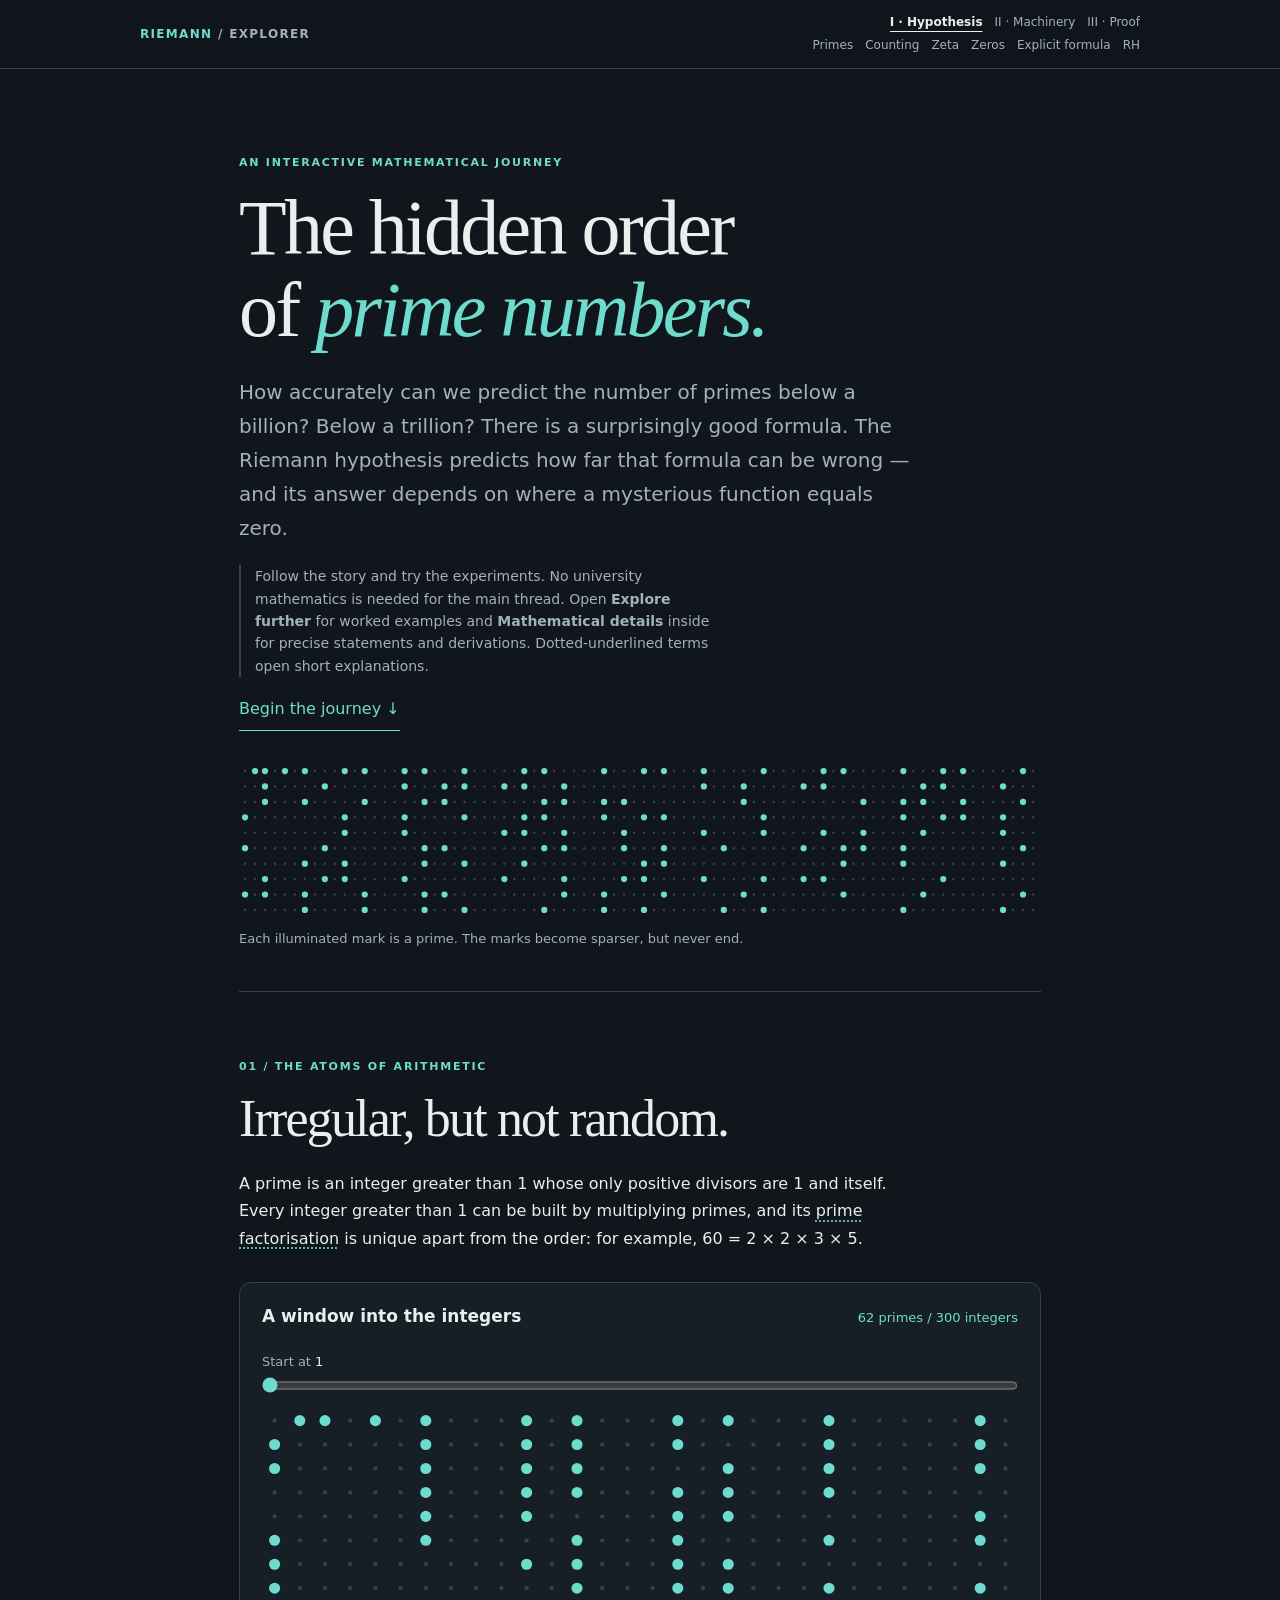
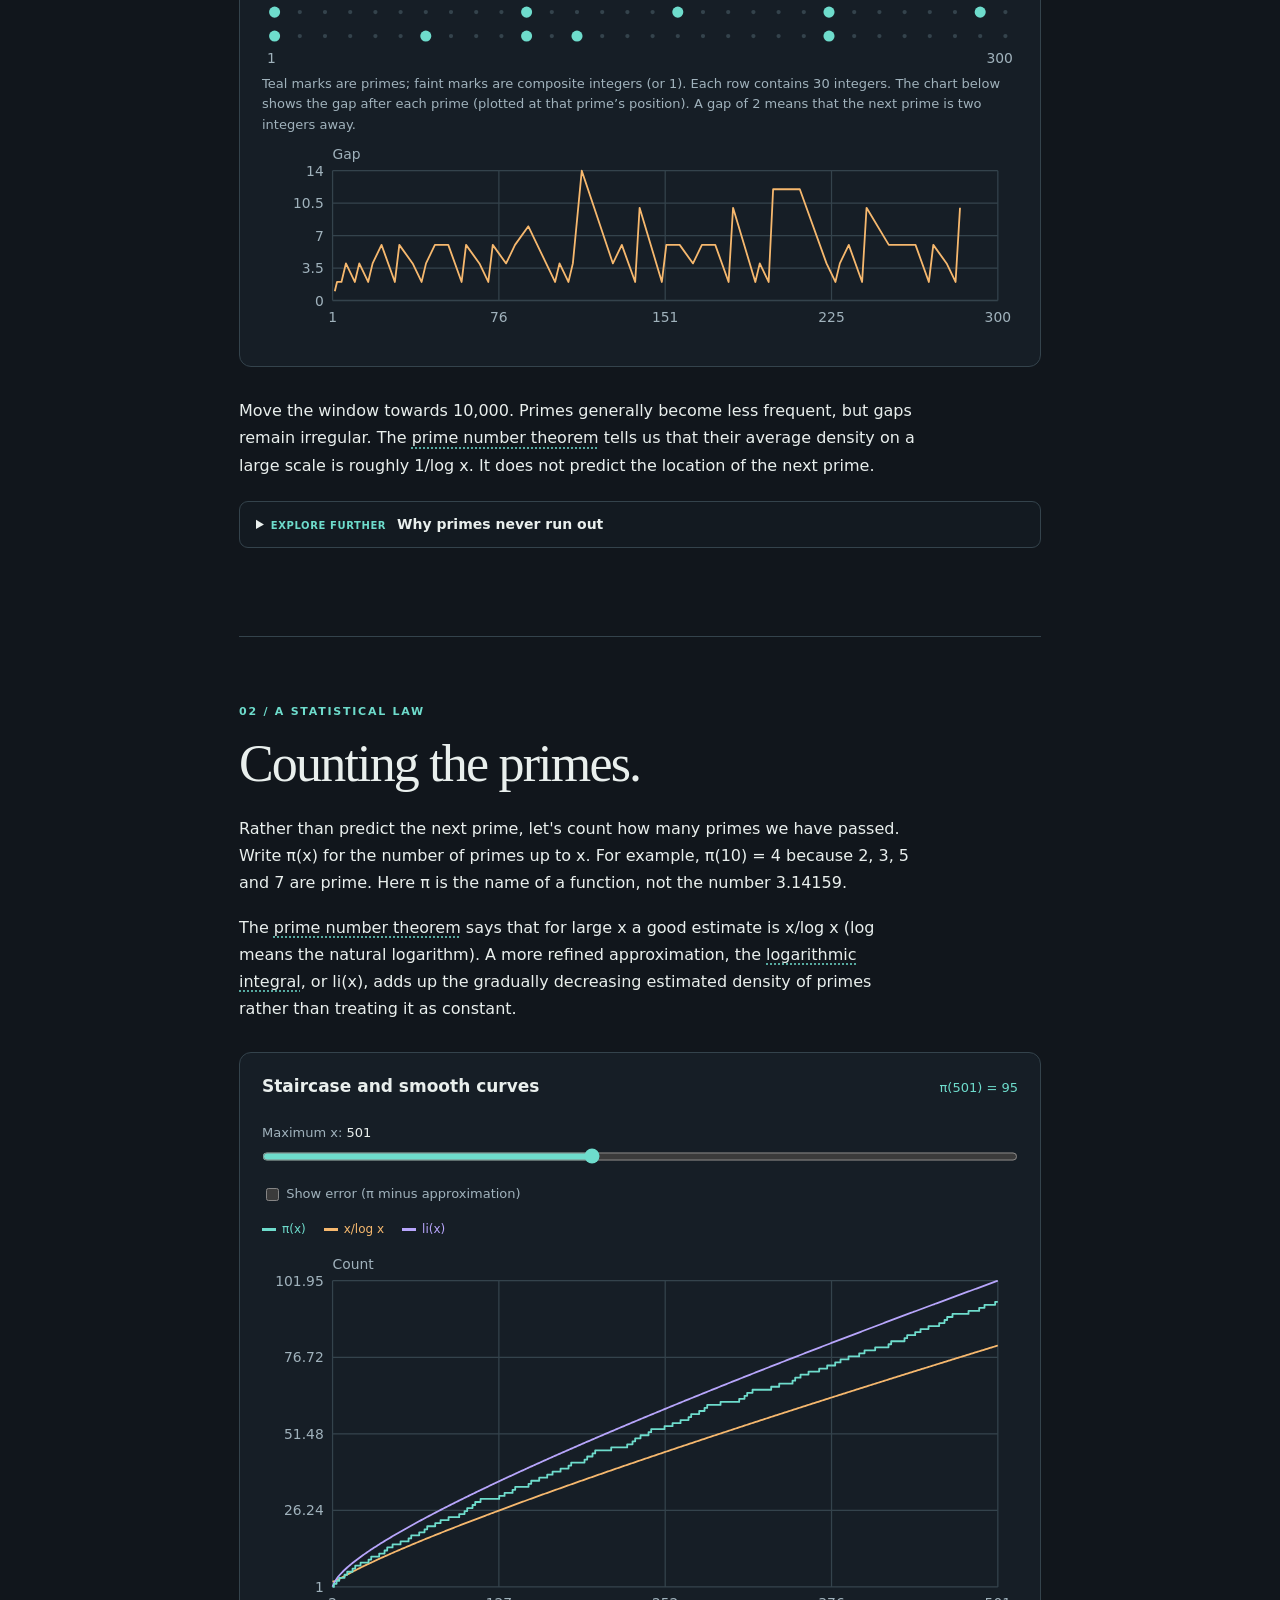
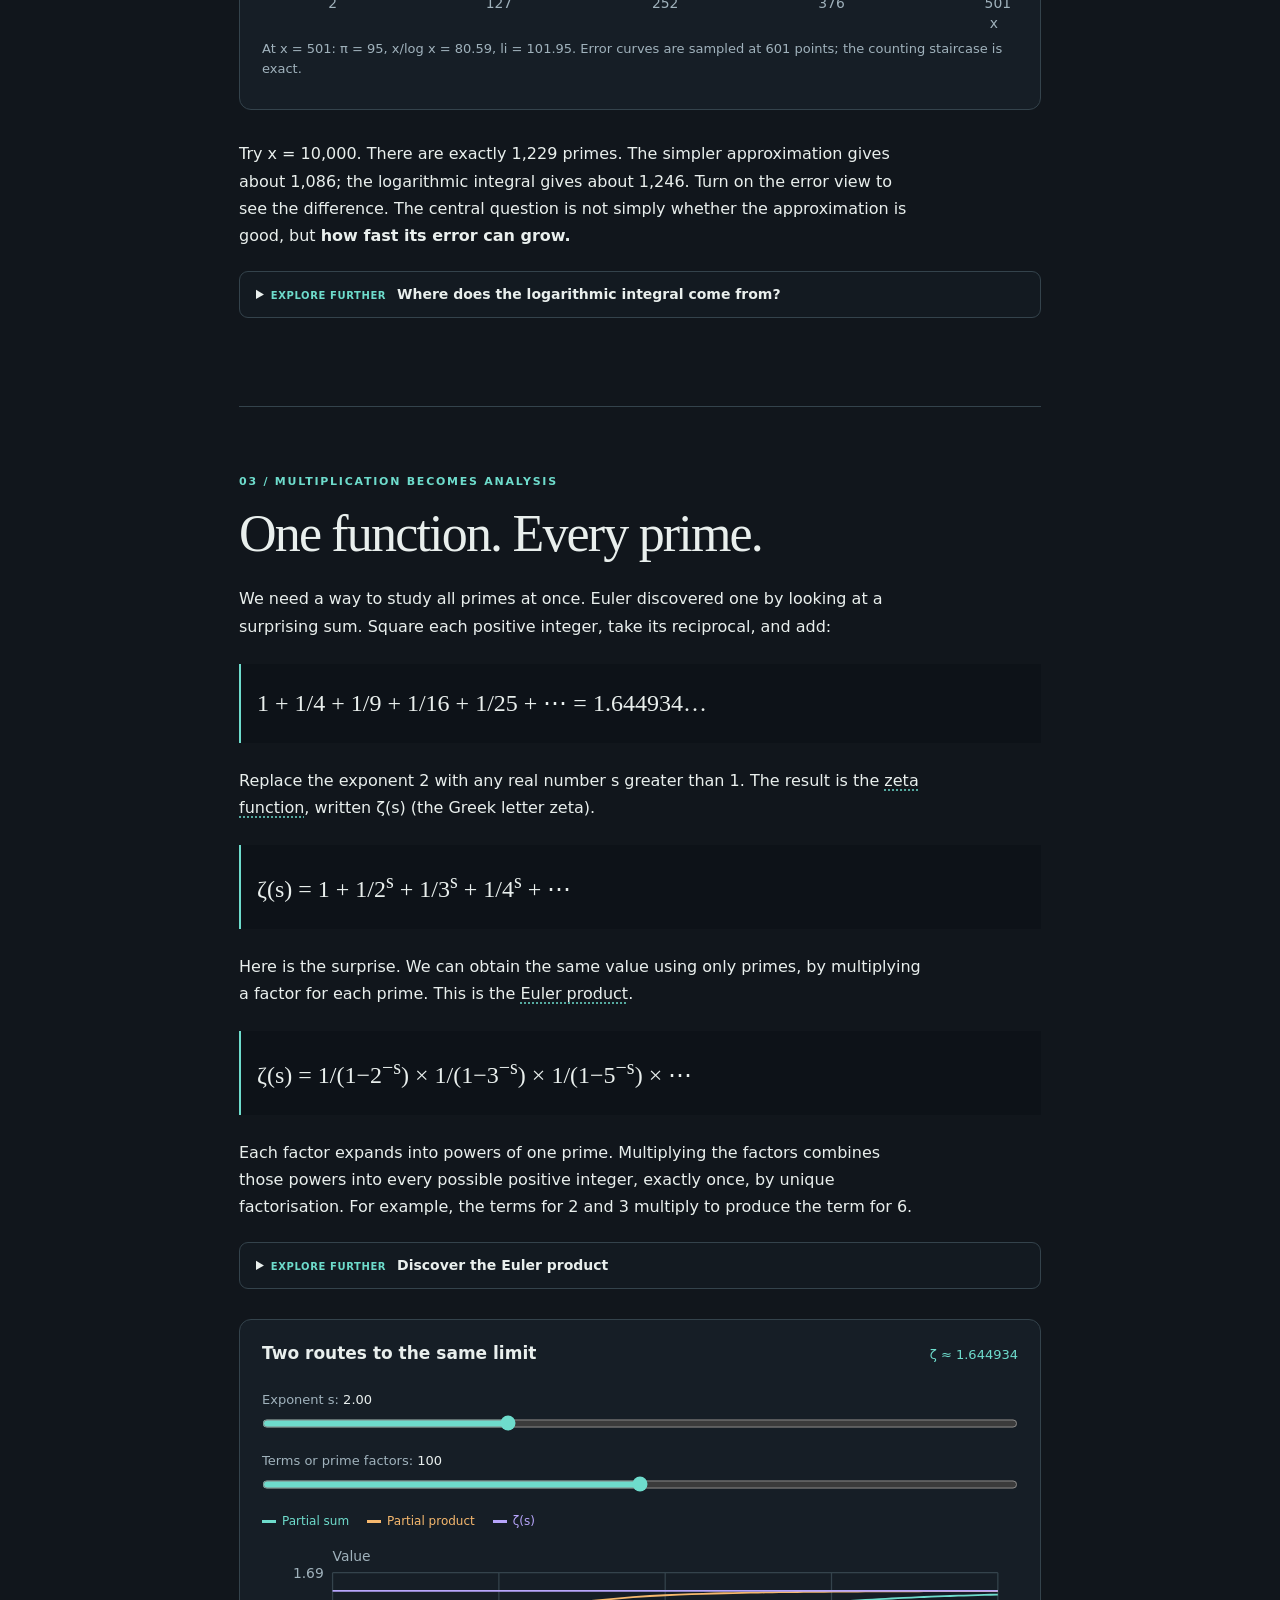
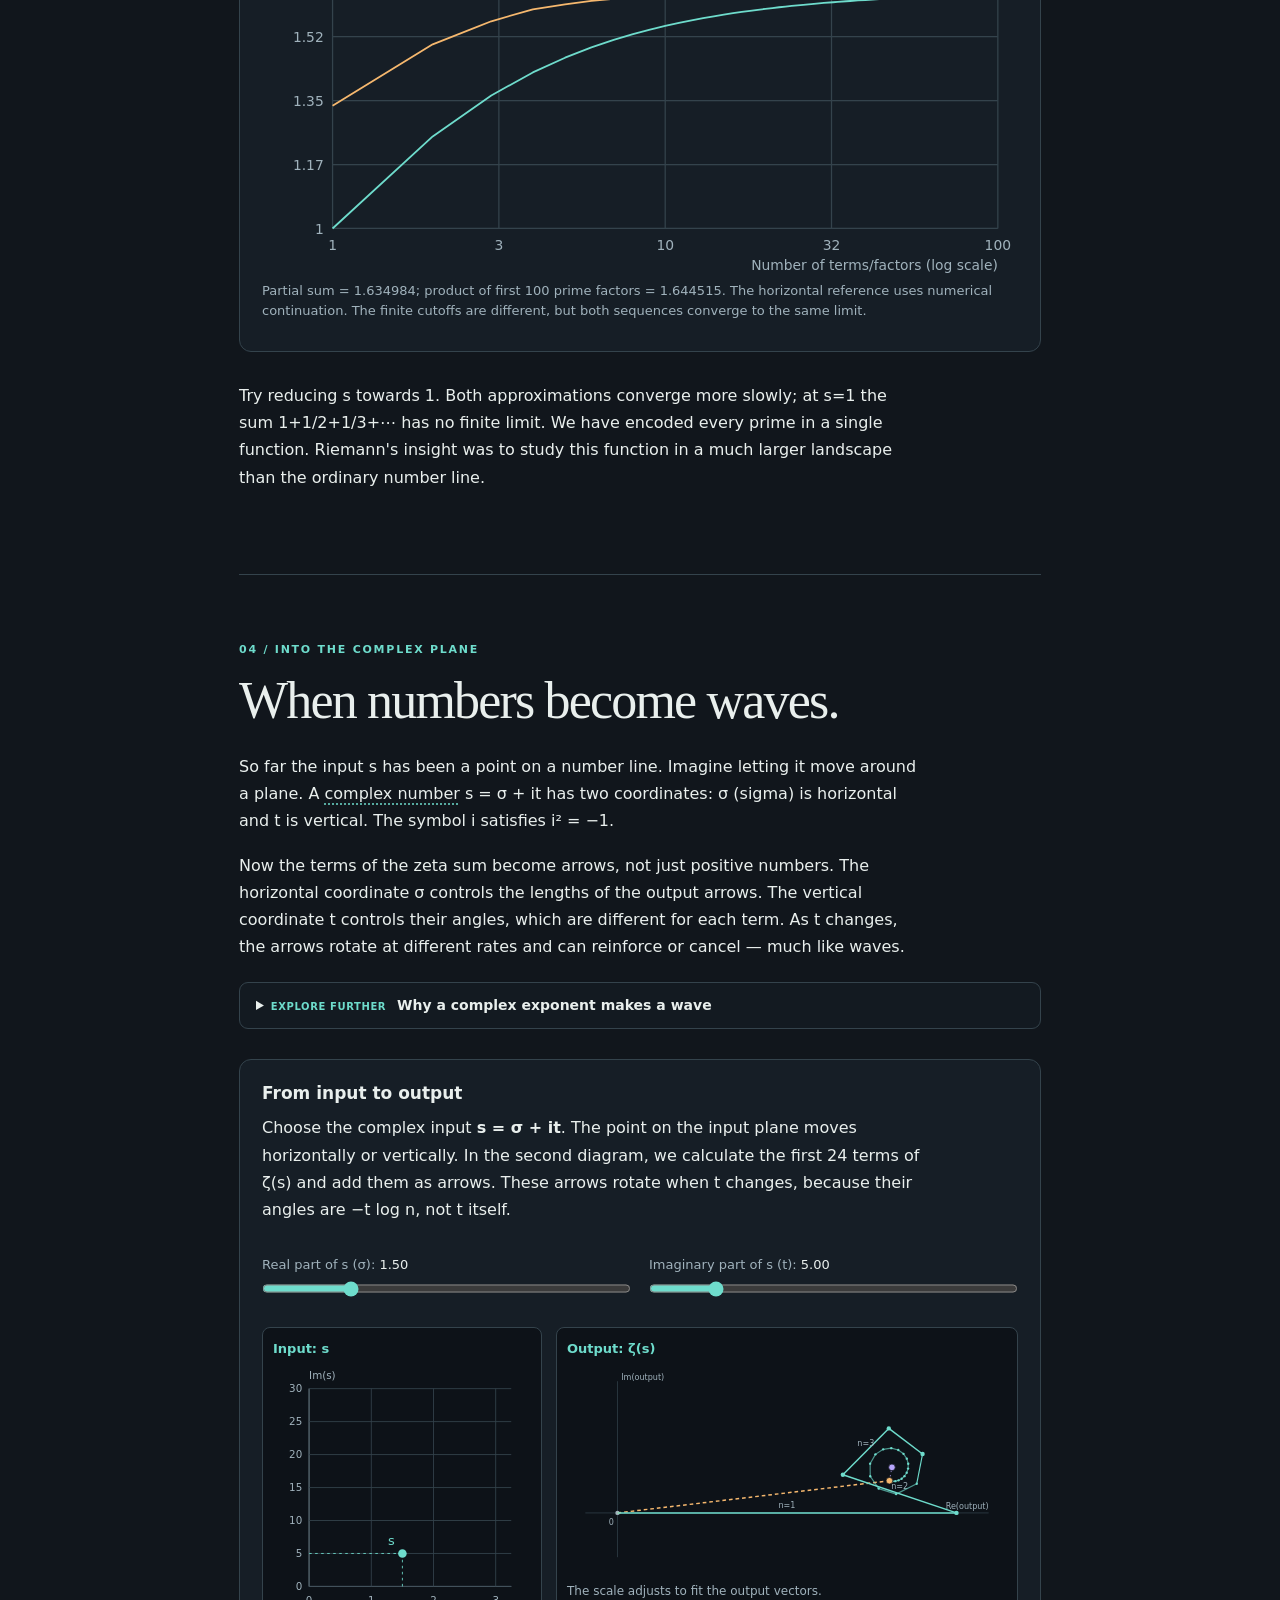
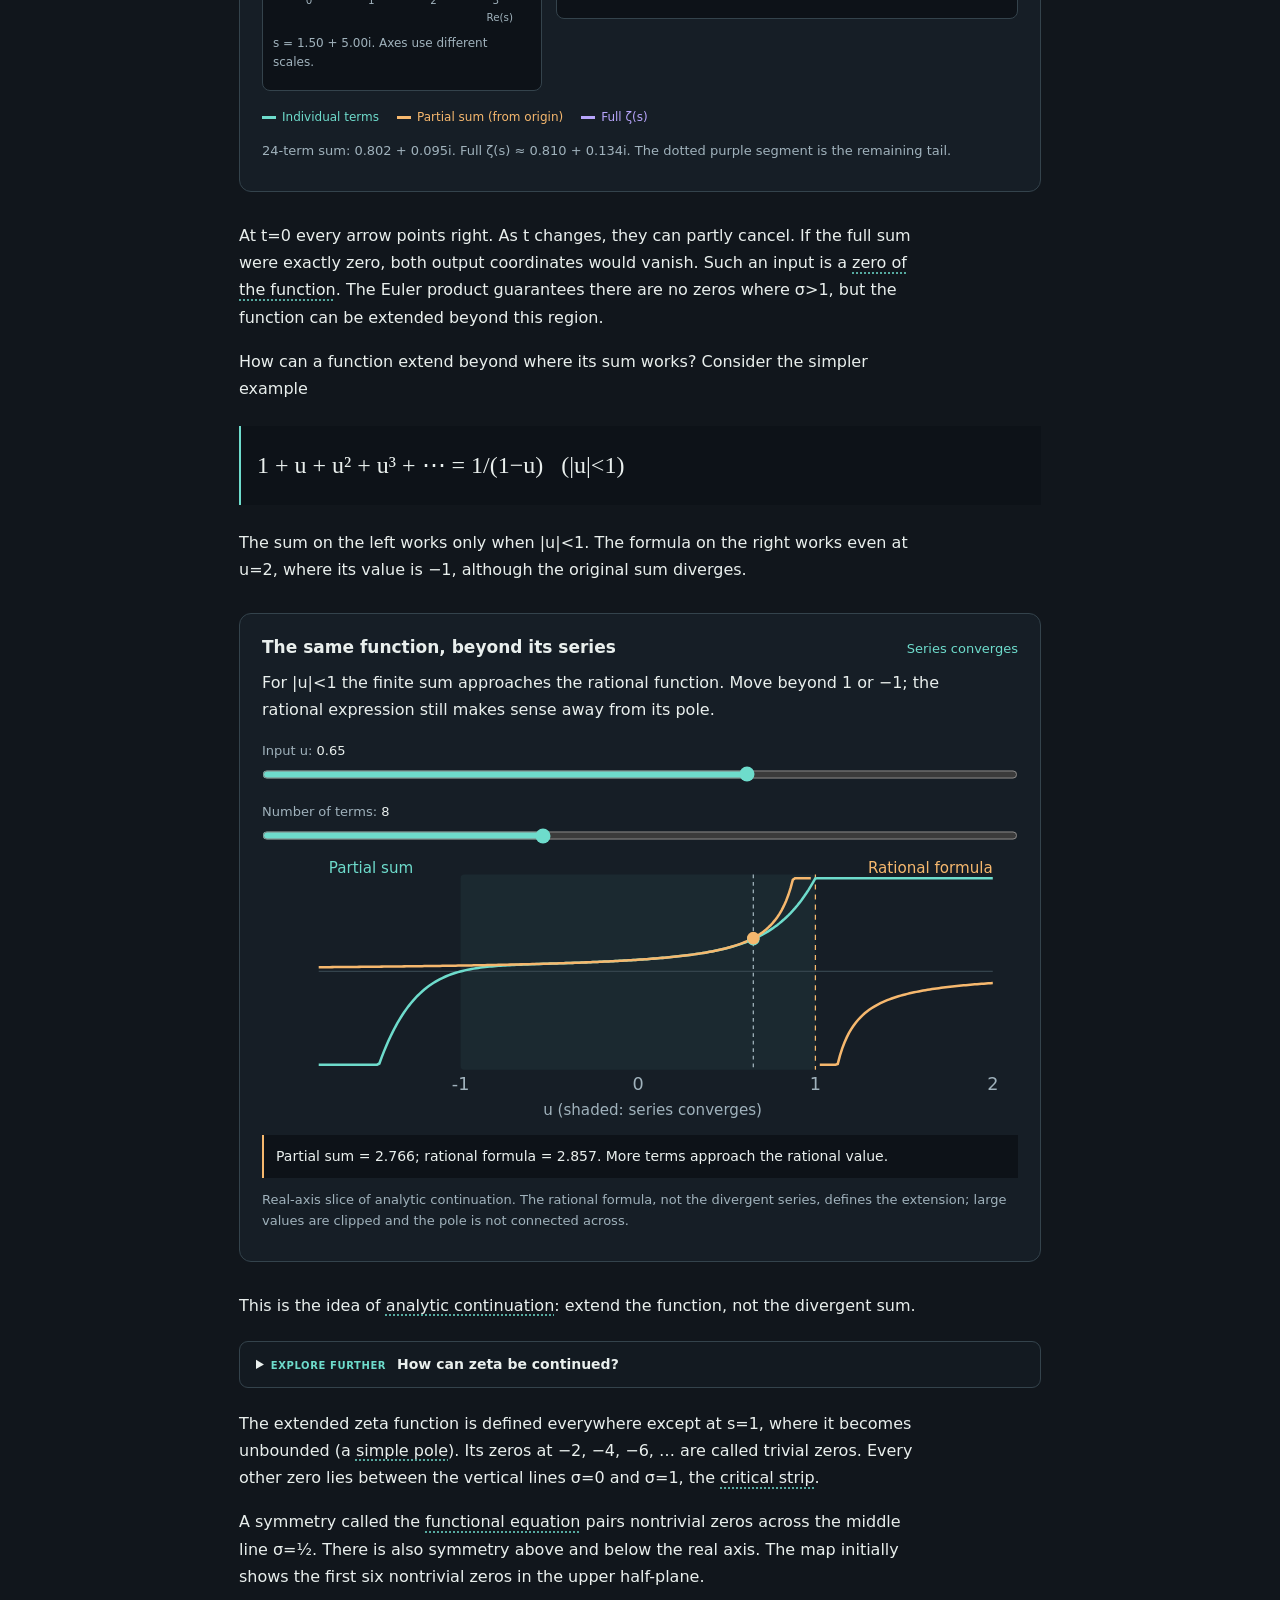
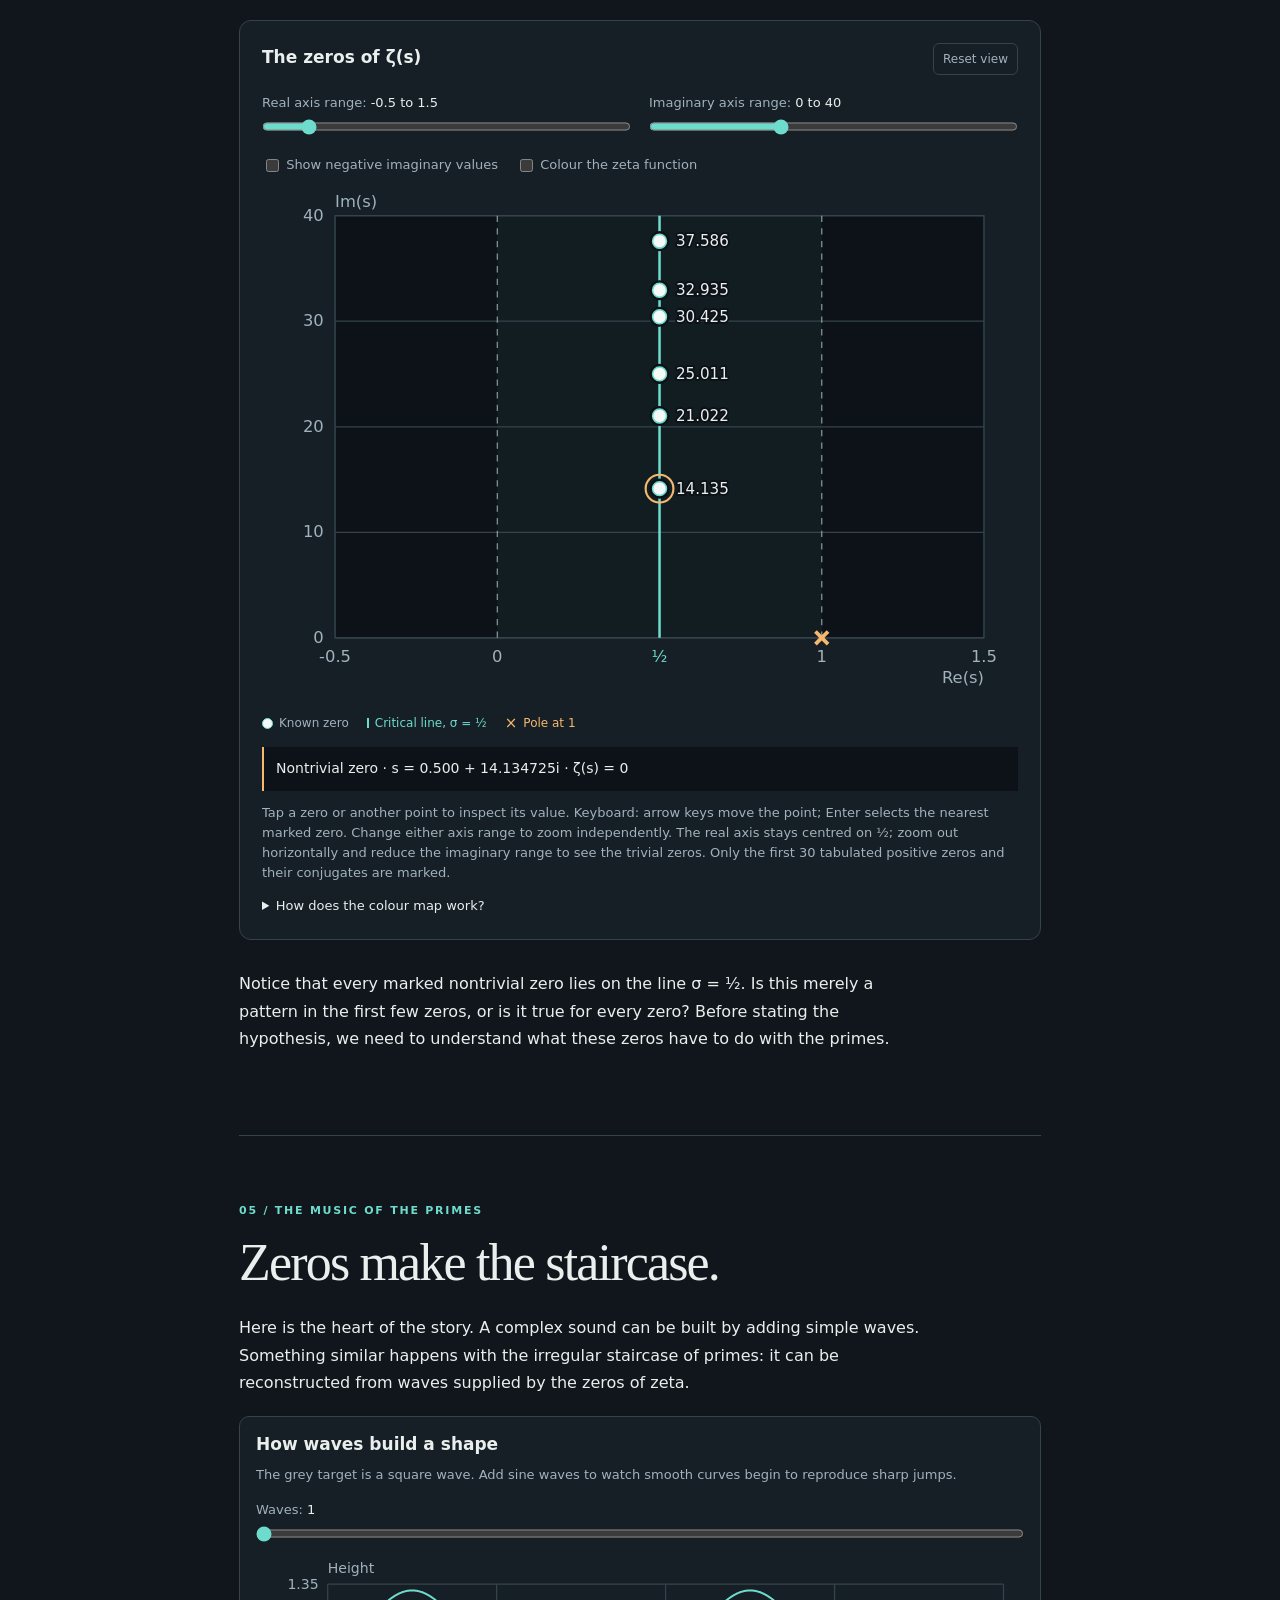
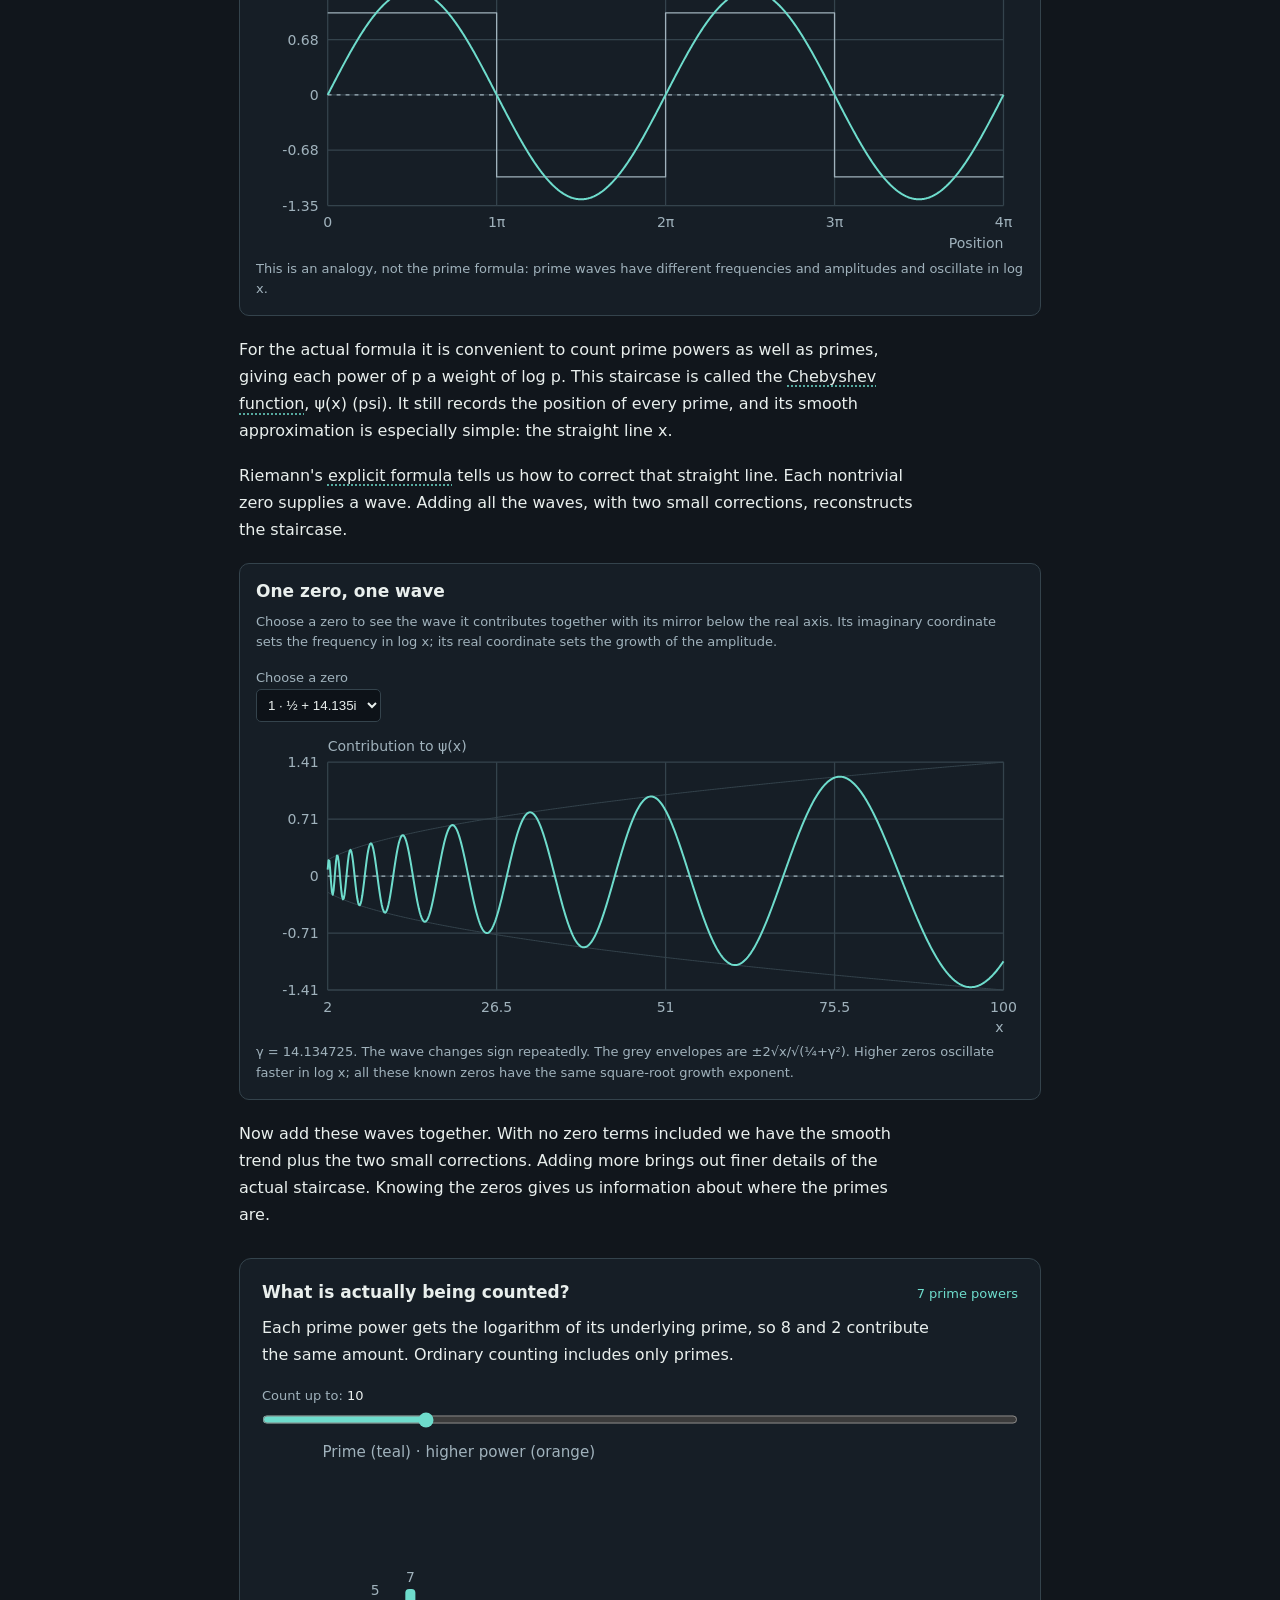
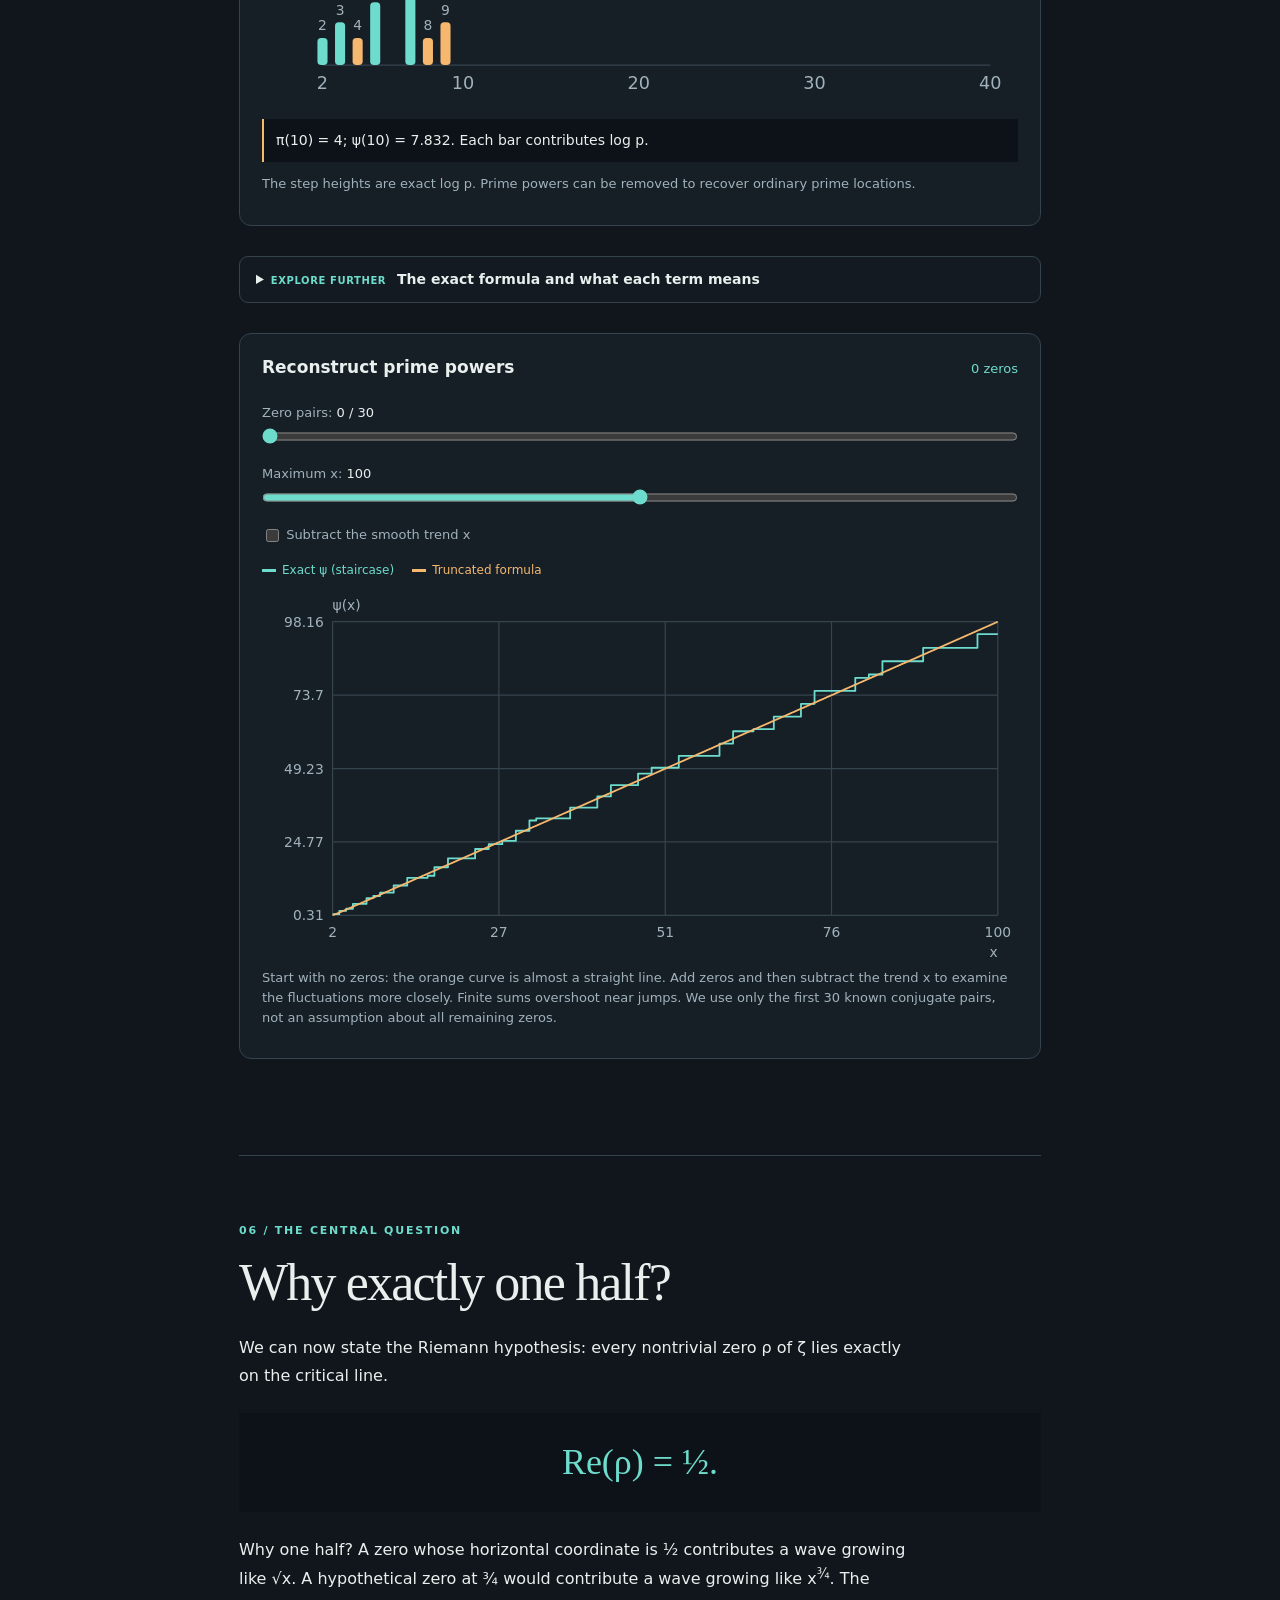
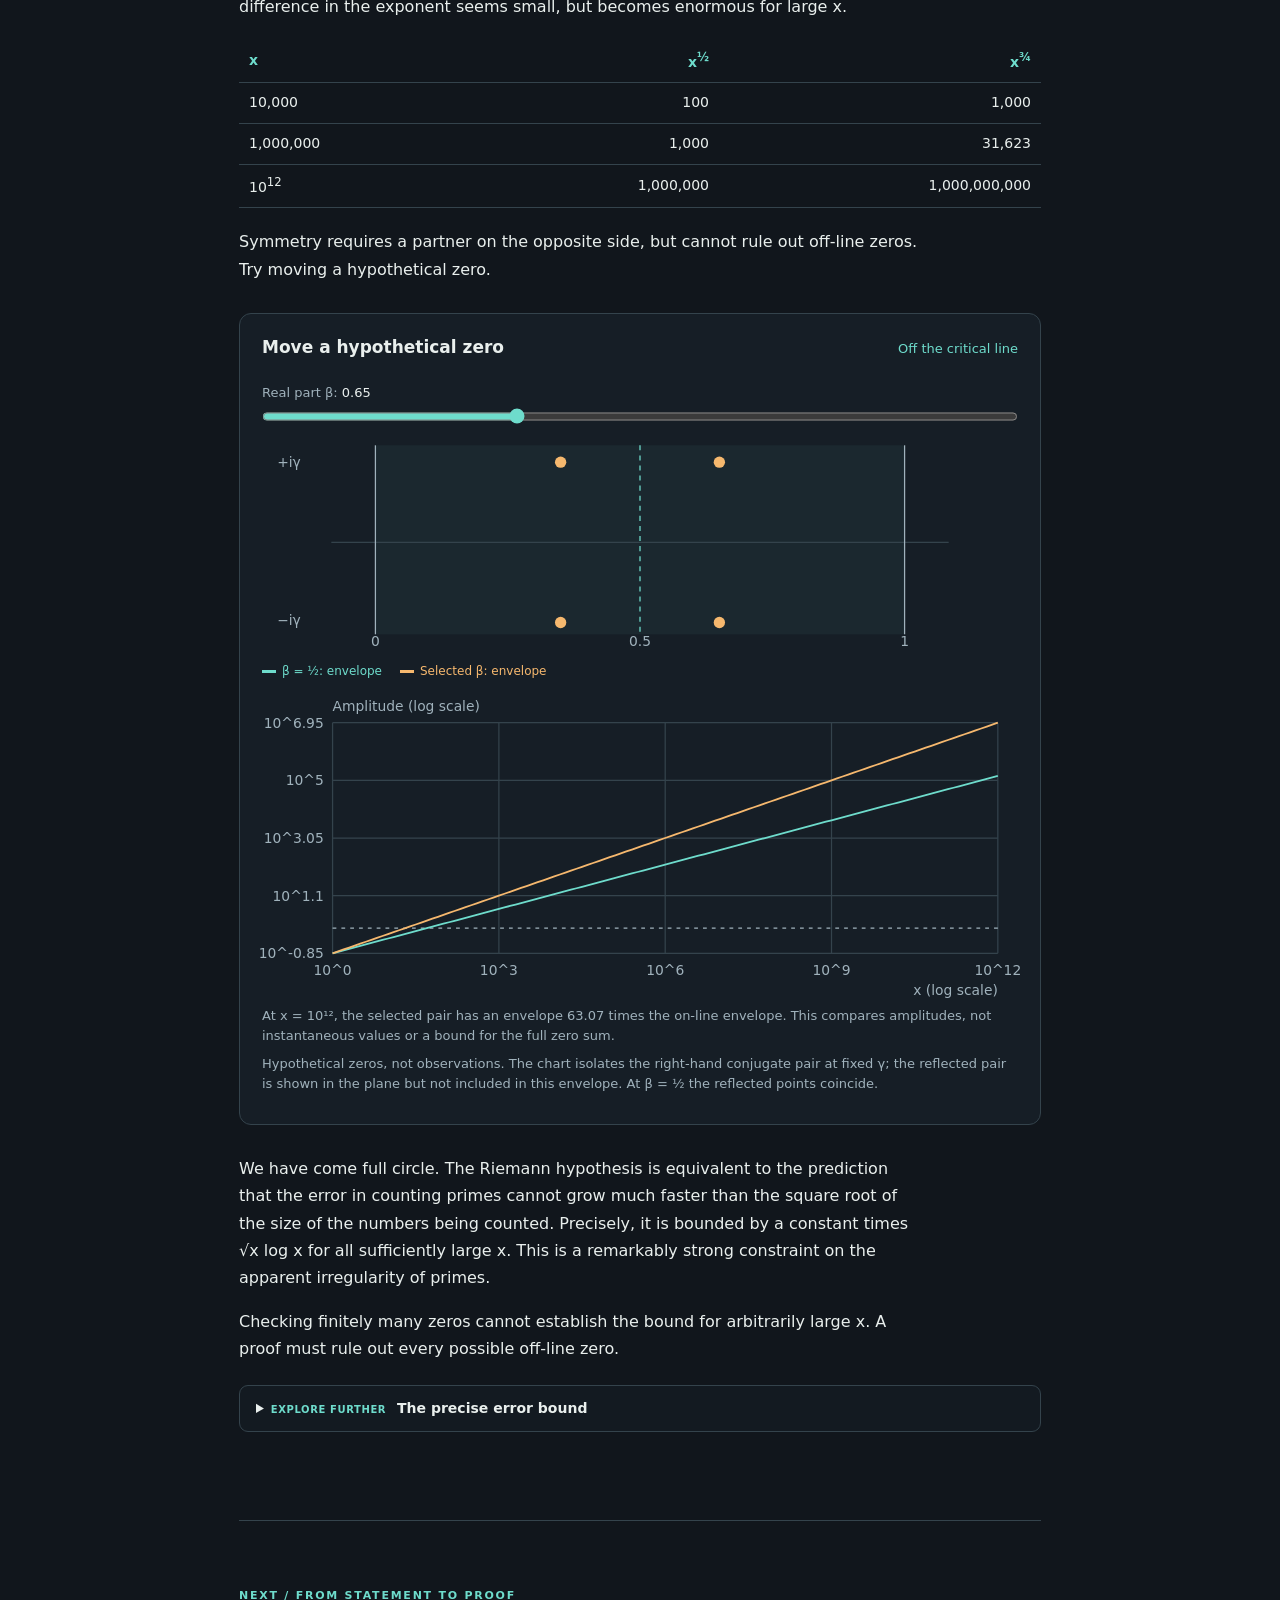
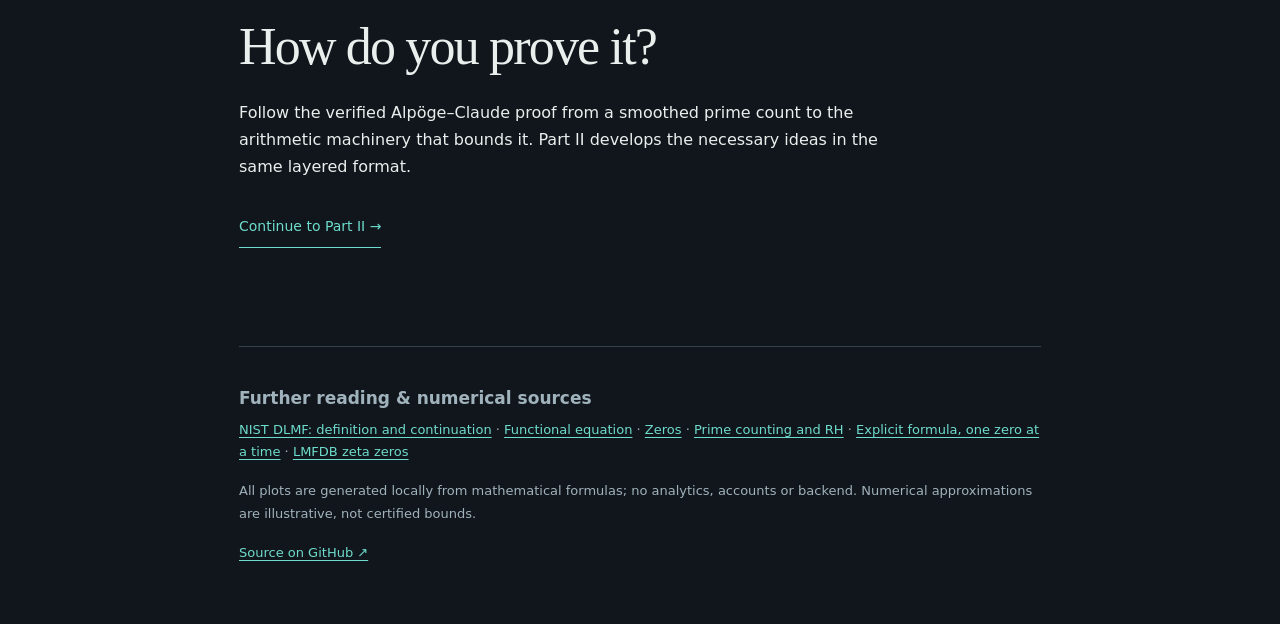
==== commit ab628601: "Refine the intermediate teaching layer, shared popups and new lab initialization" ====
--- a/index.html
+++ b/index.html
@@ -11,7 +11,7 @@
 <p>Try reducing s towards 1. Both approximations converge more slowly; at s=1 the sum 1+1/2+1/3+⋯ has no finite limit. We have encoded every prime in a single function. Riemann's insight was to study this function in a much larger landscape than the ordinary number line.</p></section>
 <section id="complex"><div class="eyebrow">04 / INTO THE COMPLEX PLANE</div><h2>When numbers become waves.</h2>
 <p>So far the input s has been a point on a number line. Imagine letting it move around a plane. A <a class="concept" data-concept="complex" href="https://en.wikipedia.org/wiki/Complex_number">complex number</a> s = σ + it has two coordinates: σ (sigma) is horizontal and t is vertical. The symbol i satisfies i² = −1.</p><p>Now the terms of the zeta sum become arrows, not just positive numbers. The horizontal coordinate σ controls the lengths of the output arrows. The vertical coordinate t controls their angles, which are different for each term. As t changes, the arrows rotate at different rates and can reinforce or cancel — much like waves.</p><details class="depth"><summary><span class="depth-tag">Explore further</span> Why a complex exponent makes a wave</summary><div class="depth-content"><p><a class="concept" data-concept="exp" href="https://en.wikipedia.org/wiki/Euler%27s_formula">Euler's formula</a> says exp(iθ)=cos θ+i sin θ, an arrow of length 1 at angle θ. Therefore</p><div class="equation">n<sup>−s</sup> = n<sup>−σ</sup>[cos(t log n) − i sin(t log n)].</div><p>The second term has length 2<sup>−σ</sup> and angle −t log 2; the third has length 3<sup>−σ</sup> and angle −t log 3. They turn at different rates. The logarithmic scale will reappear when we reconstruct the primes.</p><details class="derivation"><summary>Mathematical details</summary><div class="depth-content"><p>For σ&gt;1, ζ(σ+it) is exactly the Fourier transform (negative-exponential convention) of the finite measure ∑<sub>n≥1</sub>n<sup>−σ</sup>δ<sub>log n</sub>. The variable t probes oscillations on a logarithmic scale. This identity does not alone justify continuing the divergent series into σ≤1, or establish the explicit formula.</p></div></details></div></details><div class="lab"><h3>From input to output</h3><p>Choose the complex input <strong>s = σ + it</strong>. The point on the input plane moves horizontally or vertically. In the second diagram, we calculate the first 24 terms of ζ(s) and add them as arrows. These arrows rotate when t changes, because their angles are −t log n, not t itself.</p><div class="control-pair"><div><label for="vec-s">Real part of s (σ): <output id="vec-s-val"></output></label><input id="vec-s" type="range" min="1.05" max="3" step=".05" value="1.5"></div><div><label for="vec-t">Imaginary part of s (t): <output id="vec-t-val"></output></label><input id="vec-t" type="range" min="0" max="30" step=".05" value="5"></div></div><div class="complex-stage"><div class="plane-panel"><h4>Input: s</h4><svg id="vector-input" viewBox="0 0 300 300" role="img" aria-label="Input complex plane, horizontal real part and vertical imaginary part"></svg><p class="fine" id="vector-input-detail"></p></div><div class="plane-panel"><h4>Output: ζ(s)</h4><svg id="vector" viewBox="0 0 600 280" role="img" aria-label="Output plane: head-to-tail sum of the first 24 complex zeta terms"></svg><p class="fine">The scale adjusts to fit the output vectors.</p></div></div><div class="legend"><span class="a">Individual terms</span><span class="b">Partial sum (from origin)</span><span class="c">Full ζ(s)</span></div><p class="fine" id="vector-detail"></p></div>
-<p>At t=0 every arrow points right. As t changes, they can partly cancel. If the full sum were exactly zero, both output coordinates would vanish. Such an input is a <a class="concept" data-concept="zero" href="https://dlmf.nist.gov/25.10">zero of the function</a>. The Euler product guarantees there are no zeros where σ&gt;1, but the function can be extended beyond this region.</p><p>How can a function extend beyond where its sum works? Consider the simpler example</p><div class="equation">1 + u + u² + u³ + ⋯ = 1/(1−u) &nbsp; (|u|&lt;1)</div><p>The sum on the left works only when |u|&lt;1. The formula on the right works even at u=2, where its value is −1, although the original sum diverges. </p><div class="lab" id="continue-series-lab"><div class="labhead"><h3>The same function, beyond its series</h3><output id="continue-series-stat" aria-live="polite"></output></div><p>For |u|<1 the finite sum approaches the rational function. Move beyond 1 or −1; the rational expression still makes sense away from its pole.</p><label for="continue-u">Input u: <output id="continue-u-val"></output></label><input id="continue-u" type="range" min="-1.8" max="2" step="0.05" value="0.65"><label for="continue-n">Number of terms: <output id="continue-n-val"></output></label><input id="continue-n" type="range" min="1" max="20" step="1" value="8"><svg id="continue-plot" viewBox="0 0 600 210" role="img" aria-label="Partial geometric sum and rational continuation, values clipped to visible range"></svg><p class="readout" id="continue-series-detail"></p><p class="fine">Real-axis slice of analytic continuation. The rational formula, not the divergent series, defines the extension; large values are clipped and the pole is not connected across.</p></div><p>This is the idea of <a class="concept" data-concept="continuation" href="https://dlmf.nist.gov/25.2">analytic continuation</a>: extend the function, not the divergent sum.</p><details class="depth"><summary><span class="depth-tag">Explore further</span> How can zeta be continued?</summary><div class="depth-content"><p>Instead of adding all the terms, alternate their signs. For real s&gt;0 the alternating sum converges. At s=1 it gives 1−1/2+1/3−1/4+⋯=log 2.</p><div class="equation">η(s)=1−2<sup>−s</sup>+3<sup>−s</sup>−4<sup>−s</sup>+⋯</div><p>Separating the even terms of the original sum gives η(s)=(1−2<sup>1−s</sup>)ζ(s). Where the denominator is nonzero, the quotient provides a formula for ζ in a larger region.</p><details class="derivation"><summary>Mathematical details</summary><div class="depth-content"><p>For Re(s)&gt;1, summation by parts gives ζ(s)=s∫<sub>1</sub><sup>∞</sup>⌊x⌋x<sup>−s−1</sup>dx. Write ⌊x⌋=x−{x}:</p><div class="equation">ζ(s)=s/(s−1)−s∫<sub>1</sub><sup>∞</sup>{x}x<sup>−s−1</sup>dx.</div><p>The integral converges locally uniformly for Re(s)&gt;0, giving a meromorphic continuation with residue 1 at s=1. Euler–Maclaurin summation extends it to the whole plane without further poles. The identity theorem ensures uniqueness; apparent nonreal singularities of the eta quotient in this region are removable.</p><div class="equation">ξ(s)=½s(s−1)π<sup>−s/2</sup>Γ(s/2)ζ(s)</div><p>The completed function ξ is entire, satisfies ξ(s)=ξ(1−s) and ξ(s̄) = ξ(s)̄, and its zeros are precisely the nontrivial zeros of ζ. Gamma factors explain the negative even zeros. Nonvanishing on Re(s)=1 is a substantive theorem, not a consequence of the symmetry alone. <a href="https://dlmf.nist.gov/25.4" target="_blank" rel="noopener">NIST DLMF: functional equation ↗</a> · <a href="https://dlmf.nist.gov/25.10" target="_blank" rel="noopener">Zeros ↗</a></p></div></details></div></details><p>The extended zeta function is defined everywhere except at s=1, where it becomes unbounded (a <a class="concept" data-concept="pole" href="https://en.wikipedia.org/wiki/Pole_(complex_analysis)">simple pole</a>). Its zeros at −2, −4, −6, … are called trivial zeros. Every other zero lies between the vertical lines σ=0 and σ=1, the <a class="concept" data-concept="strip" href="https://dlmf.nist.gov/25.10">critical strip</a>.</p><p>A symmetry called the <a class="concept" data-concept="functional" href="https://dlmf.nist.gov/25.4">functional equation</a> pairs nontrivial zeros across the middle line σ=½. There is also symmetry above and below the real axis. The map initially shows the first six nontrivial zeros in the upper half-plane.</p><div class="lab"><div class="labhead"><h3>The zeros of ζ(s)</h3><button type="button" id="domain-reset" class="quiet-button">Reset view</button></div><div class="control-pair"><div><label for="domain-re-scale">Real axis range: <output id="domain-re-val"></output></label><input id="domain-re-scale" type="range" min="0.5" max="5" step=".1" value="1"></div><div><label for="domain-im-scale">Imaginary axis range: <output id="domain-im-val"></output></label><input id="domain-im-scale" type="range" min="2" max="110" step="1" value="40"></div></div><div class="toggle domain-options"><label><input id="domain-negative" type="checkbox"> Show negative imaginary values</label><label><input id="domain-colors" type="checkbox"> Colour the zeta function</label></div><svg id="domain" viewBox="0 0 600 405" tabindex="0" role="img" aria-label="Map of known zeta zeros; tap a point or use arrow keys to inspect" aria-describedby="domain-detail domain-guide"></svg><div class="legend"><span class="zero-key">Known zero</span><span class="a line-key">Critical line, σ = ½</span><span class="b pole-key">Pole at 1</span></div><p id="domain-detail" class="readout" aria-live="polite"></p><p class="fine" id="domain-guide">Tap a zero or another point to inspect its value. Keyboard: arrow keys move the point; Enter selects the nearest marked zero. Change either axis range to zoom independently. The real axis stays centred on ½; zoom out horizontally and reduce the imaginary range to see the trivial zeros. Only the first 30 tabulated positive zeros and their conjugates are marked.</p><details class="small-detail"><summary>How does the colour map work?</summary><p>Hue shows the argument (angle) of ζ(s); brightness increases with its modulus (distance from zero). Dark spots surrounded by changing colours are zeros. The numerical continuation uses Euler–Maclaurin summation. Markers are independently tabulated zeros, not zeros inferred from the colours.</p></details></div>
+<p>At t=0 every arrow points right. As t changes, they can partly cancel. If the full sum were exactly zero, both output coordinates would vanish. Such an input is a <a class="concept" data-concept="zero" href="https://dlmf.nist.gov/25.10">zero of the function</a>. The Euler product guarantees there are no zeros where σ&gt;1, but the function can be extended beyond this region.</p><p>How can a function extend beyond where its sum works? Consider the simpler example</p><div class="equation">1 + u + u² + u³ + ⋯ = 1/(1−u) &nbsp; (|u|&lt;1)</div><p>The sum on the left works only when |u|&lt;1. The formula on the right works even at u=2, where its value is −1, although the original sum diverges. </p><div class="lab" id="continue-series-lab"><div class="labhead"><h3>The same function, beyond its series</h3><output id="continue-stat" aria-live="polite"></output></div><p>For |u|&lt;1 the finite sum approaches the rational function. Move beyond 1 or −1; the rational expression still makes sense away from its pole.</p><label for="continue-u">Input u: <output id="continue-u-val"></output></label><input id="continue-u" type="range" min="-1.8" max="2" step="0.05" value="0.65"><label for="continue-n">Number of terms: <output id="continue-n-val"></output></label><input id="continue-n" type="range" min="1" max="20" step="1" value="8"><svg id="continue-plot" viewBox="0 0 600 210" role="img" aria-label="Partial geometric sum and rational continuation, values clipped to visible range"></svg><p class="readout" id="continue-detail"></p><p class="fine">Real-axis slice of analytic continuation. The rational formula, not the divergent series, defines the extension; large values are clipped and the pole is not connected across.</p></div><p>This is the idea of <a class="concept" data-concept="continuation" href="https://dlmf.nist.gov/25.2">analytic continuation</a>: extend the function, not the divergent sum.</p><details class="depth"><summary><span class="depth-tag">Explore further</span> How can zeta be continued?</summary><div class="depth-content"><p>Instead of adding all the terms, alternate their signs. For real s&gt;0 the alternating sum converges. At s=1 it gives 1−1/2+1/3−1/4+⋯=log 2.</p><div class="equation">η(s)=1−2<sup>−s</sup>+3<sup>−s</sup>−4<sup>−s</sup>+⋯</div><p>Separating the even terms of the original sum gives η(s)=(1−2<sup>1−s</sup>)ζ(s). Where the denominator is nonzero, the quotient provides a formula for ζ in a larger region.</p><details class="derivation"><summary>Mathematical details</summary><div class="depth-content"><p>For Re(s)&gt;1, summation by parts gives ζ(s)=s∫<sub>1</sub><sup>∞</sup>⌊x⌋x<sup>−s−1</sup>dx. Write ⌊x⌋=x−{x}:</p><div class="equation">ζ(s)=s/(s−1)−s∫<sub>1</sub><sup>∞</sup>{x}x<sup>−s−1</sup>dx.</div><p>The integral converges locally uniformly for Re(s)&gt;0, giving a meromorphic continuation with residue 1 at s=1. Euler–Maclaurin summation extends it to the whole plane without further poles. The identity theorem ensures uniqueness; apparent nonreal singularities of the eta quotient in this region are removable.</p><div class="equation">ξ(s)=½s(s−1)π<sup>−s/2</sup>Γ(s/2)ζ(s)</div><p>The completed function ξ is entire, satisfies ξ(s)=ξ(1−s) and ξ(s̄) = ξ(s)̄, and its zeros are precisely the nontrivial zeros of ζ. Gamma factors explain the negative even zeros. Nonvanishing on Re(s)=1 is a substantive theorem, not a consequence of the symmetry alone. <a href="https://dlmf.nist.gov/25.4" target="_blank" rel="noopener">NIST DLMF: functional equation ↗</a> · <a href="https://dlmf.nist.gov/25.10" target="_blank" rel="noopener">Zeros ↗</a></p></div></details></div></details><p>The extended zeta function is defined everywhere except at s=1, where it becomes unbounded (a <a class="concept" data-concept="pole" href="https://en.wikipedia.org/wiki/Pole_(complex_analysis)">simple pole</a>). Its zeros at −2, −4, −6, … are called trivial zeros. Every other zero lies between the vertical lines σ=0 and σ=1, the <a class="concept" data-concept="strip" href="https://dlmf.nist.gov/25.10">critical strip</a>.</p><p>A symmetry called the <a class="concept" data-concept="functional" href="https://dlmf.nist.gov/25.4">functional equation</a> pairs nontrivial zeros across the middle line σ=½. There is also symmetry above and below the real axis. The map initially shows the first six nontrivial zeros in the upper half-plane.</p><div class="lab"><div class="labhead"><h3>The zeros of ζ(s)</h3><button type="button" id="domain-reset" class="quiet-button">Reset view</button></div><div class="control-pair"><div><label for="domain-re-scale">Real axis range: <output id="domain-re-val"></output></label><input id="domain-re-scale" type="range" min="0.5" max="5" step=".1" value="1"></div><div><label for="domain-im-scale">Imaginary axis range: <output id="domain-im-val"></output></label><input id="domain-im-scale" type="range" min="2" max="110" step="1" value="40"></div></div><div class="toggle domain-options"><label><input id="domain-negative" type="checkbox"> Show negative imaginary values</label><label><input id="domain-colors" type="checkbox"> Colour the zeta function</label></div><svg id="domain" viewBox="0 0 600 405" tabindex="0" role="img" aria-label="Map of known zeta zeros; tap a point or use arrow keys to inspect" aria-describedby="domain-detail domain-guide"></svg><div class="legend"><span class="zero-key">Known zero</span><span class="a line-key">Critical line, σ = ½</span><span class="b pole-key">Pole at 1</span></div><p id="domain-detail" class="readout" aria-live="polite"></p><p class="fine" id="domain-guide">Tap a zero or another point to inspect its value. Keyboard: arrow keys move the point; Enter selects the nearest marked zero. Change either axis range to zoom independently. The real axis stays centred on ½; zoom out horizontally and reduce the imaginary range to see the trivial zeros. Only the first 30 tabulated positive zeros and their conjugates are marked.</p><details class="small-detail"><summary>How does the colour map work?</summary><p>Hue shows the argument (angle) of ζ(s); brightness increases with its modulus (distance from zero). Dark spots surrounded by changing colours are zeros. The numerical continuation uses Euler–Maclaurin summation. Markers are independently tabulated zeros, not zeros inferred from the colours.</p></details></div>
 <p>Notice that every marked nontrivial zero lies on the line σ = ½. Is this merely a pattern in the first few zeros, or is it true for every zero? Before stating the hypothesis, we need to understand what these zeros have to do with the primes.</p></section>
 <section id="music"><div class="eyebrow">05 / THE MUSIC OF THE PRIMES</div><h2>Zeros make the staircase.</h2><p>Here is the heart of the story. A complex sound can be built by adding simple waves. Something similar happens with the irregular staircase of primes: it can be reconstructed from waves supplied by the zeros of zeta.</p><div class="mini-lab wave-demo"><h3>How waves build a shape</h3><p class="fine lead">The grey target is a square wave. Add sine waves to watch smooth curves begin to reproduce sharp jumps.</p><label for="fourier-n">Waves: <output id="fourier-n-val"></output></label><input type="range" id="fourier-n" min="1" max="25" step="1" value="1"><svg id="fourier-plot" viewBox="0 0 600 230" role="img" aria-label="Fourier reconstruction of square wave"></svg><p class="fine">This is an analogy, not the prime formula: prime waves have different frequencies and amplitudes and oscillate in log x.</p></div><p>For the actual formula it is convenient to count prime powers as well as primes, giving each power of p a weight of log p. This staircase is called the <a class="concept" data-concept="psi" href="https://en.wikipedia.org/wiki/Chebyshev_function">Chebyshev function</a>, ψ(x) (psi). It still records the position of every prime, and its smooth approximation is especially simple: the straight line x.</p><p>Riemann's <a class="concept" data-concept="explicit" href="https://dlmf.nist.gov/25.16">explicit formula</a> tells us how to correct that straight line. Each nontrivial zero supplies a wave. Adding all the waves, with two small corrections, reconstructs the staircase.</p><div class="mini-lab"><h3>One zero, one wave</h3><p class="fine lead">Choose a zero to see the wave it contributes together with its mirror below the real axis. Its imaginary coordinate sets the frequency in log x; its real coordinate sets the growth of the amplitude.</p><label for="single-zero">Choose a zero</label><select id="single-zero"><option value="0">1 · ½ + 14.135i</option><option value="1">2 · ½ + 21.022i</option><option value="2">3 · ½ + 25.011i</option><option value="3">4 · ½ + 30.425i</option><option value="4">5 · ½ + 32.935i</option><option value="5">6 · ½ + 37.586i</option></select><svg id="single-wave" viewBox="0 0 600 235" role="img" aria-label="Actual wave contributed by a conjugate pair"></svg><p class="fine" id="single-detail"></p></div><p>Now add these waves together. With no zero terms included we have the smooth trend plus the two small corrections. Adding more brings out finer details of the actual staircase. Knowing the zeros gives us information about where the primes are.</p><div class="lab" id="weight-lab"><div class="labhead"><h3>What is actually being counted?</h3><output id="weight-stat" aria-live="polite"></output></div><p>Each prime power gets the logarithm of its underlying prime, so 8 and 2 contribute the same amount. Ordinary counting includes only primes.</p><label for="weight-x">Count up to: <output id="weight-x-val"></output></label><input id="weight-x" type="range" min="2" max="40" step="1" value="10"><svg id="weight-plot" viewBox="0 0 600 210" role="img" aria-label="Prime and prime-power events and their weighted contributions"></svg><p class="readout" id="weight-detail"></p><p class="fine">The step heights are exact log p. Prime powers can be removed to recover ordinary prime locations.</p></div><details class="depth"><summary><span class="depth-tag">Explore further</span> The exact formula and what each term means</summary><div class="depth-content"><p>The weighted staircase is</p><div class="equation">ψ(x)=∑<sub>pᵏ≤x, k≥1</sub> log p.</div><p>Up to 10, the prime powers are 2, 3, 4, 5, 7, 8 and 9, so ψ(10)=3 log 2+2 log 3+log 5+log 7. Its jumps locate prime powers; retaining only first powers recovers the primes.</p><p>For x&gt;1, the Riemann–von Mangoldt formula is</p><div class="equation">ψ<sub>0</sub>(x)=x−∑<sub>ρ</sub>x<sup>ρ</sup>/ρ−log(2π)−½log(1−x<sup>−2</sup>).</div><p>ψ₀ takes the midpoint at jumps. The sum is over all nontrivial zeros with multiplicity, in symmetric height order. A conjugate pair ρ=β±iγ contributes the real wave</p><div class="equation">−2 Re(x<sup>β+iγ</sup>/(β+iγ)).</div><p>Equivalently, −2x<sup>β</sup>cos(γ log x−arg(β+iγ))/√(β²+γ²). The amplitude grows like x<sup>β</sup>; the angular frequency in log x is γ.</p><details class="derivation"><summary>Mathematical details</summary><div class="depth-content"><p>Logarithmically differentiate the absolutely and locally uniformly convergent Euler product in Re(s)&gt;1:</p><div class="equation">−ζ′(s)/ζ(s)=∑<sub>p,k≥1</sub>(log p)p<sup>−ks</sup>=∑<sub>n≥1</sub>Λ(n)n<sup>−s</sup>.</div><p>Here Λ(pᵏ)=log p for prime powers and Λ(n)=0 otherwise. Perron's inversion formula with c&gt;1 gives the weighted count (half weight at a jump):</p><div class="equation">ψ<sub>0</sub>(x)=lim<sub>T→∞</sub> (1/(2πi))∫<sub>c−iT</sub><sup>c+iT</sup>[−ζ′(s)/ζ(s)]x<sup>s</sup>/s ds.</div><p>The inversion kernel gives the step function of x/n, with value ½ at x=n. Shifting the contour left collects residues: s=1 gives x; a nontrivial zero ρ of multiplicity m gives −mx<sup>ρ</sup>/ρ; s=0 gives −ζ′(0)/ζ(0)=−log(2π); and trivial zeros −2k give x<sup>−2k</sup>/(2k), summing to −½log(1−x<sup>−2</sup>).</p><p>This is a derivation outline, not a substitute for analytic estimates: the contour shift requires heights avoiding zeros and bounds on ζ′/ζ and the displaced integrals. These justify the symmetric limiting sum. The formula does not assume RH. <a href="https://dlmf.nist.gov/25.16" target="_blank" rel="noopener">NIST DLMF: explicit formula ↗</a> · <a href="https://math.ucr.edu/home/baez/mathematical/riemann_explicit_formula/riemann_explicit_formula.html" target="_blank" rel="noopener">John Baez: exposition ↗</a></p></div></details></div></details><div class="lab"><div class="labhead"><h3>Reconstruct prime powers</h3><output id="music-stat"></output></div><label for="music-n">Zero pairs: <output id="music-n-val"></output></label><input id="music-n" type="range" min="0" max="30" step="1" value="0"><label for="music-x">Maximum x: <output id="music-x-val"></output></label><input id="music-x" type="range" min="1.3" max="2.7" step=".01" value="2"><div class="toggle"><label><input id="music-error" type="checkbox"> Subtract the smooth trend x</label></div><div class="legend"><span class="a">Exact ψ (staircase)</span><span class="b">Truncated formula</span></div><svg id="music-plot" viewBox="0 0 600 290" role="img" aria-label="Exact prime-power count and zero-sum approximation"></svg><p class="fine">Start with no zeros: the orange curve is almost a straight line. Add zeros and then subtract the trend x to examine the fluctuations more closely. Finite sums overshoot near jumps. We use only the first 30 known conjugate pairs, not an assumption about all remaining zeros.</p></div></section>
 <section id="rh"><div class="eyebrow">06 / THE CENTRAL QUESTION</div><h2>Why exactly one half?</h2><p>We can now state the Riemann hypothesis: every nontrivial zero ρ of ζ lies exactly on the critical line.</p><div class="equation focus">Re(ρ) = ½.</div><p>Why one half? A zero whose horizontal coordinate is ½ contributes a wave growing like √x. A hypothetical zero at ¾ would contribute a wave growing like x<sup>¾</sup>. The difference in the exponent seems small, but becomes enormous for large x.</p><div class="table-wrap"><table class="number-table"><thead><tr><th>x</th><th>x<sup>½</sup></th><th>x<sup>¾</sup></th></tr></thead><tbody><tr><td>10,000</td><td>100</td><td>1,000</td></tr><tr><td>1,000,000</td><td>1,000</td><td>31,623</td></tr><tr><td>10<sup>12</sup></td><td>1,000,000</td><td>1,000,000,000</td></tr></tbody></table></div><p>Symmetry requires a partner on the opposite side, but cannot rule out off-line zeros. Try moving a hypothetical zero.</p><div class="lab"><div class="labhead"><h3>Move a hypothetical zero</h3><output id="rh-stat"></output></div><label for="rh-beta">Real part β: <output id="rh-beta-val"></output></label><input id="rh-beta" type="range" min=".5" max=".95" step=".01" value=".65"><svg id="rh-plane" viewBox="0 0 600 165" role="img" aria-label="Hypothetical quartet of zeros with reflection and conjugation symmetry"></svg><div class="legend"><span class="a">β = ½: envelope</span><span class="b">Selected β: envelope</span></div><svg id="rh-growth" viewBox="0 0 600 240" role="img" aria-label="Log scale growth envelope of zero term"></svg><p class="fine" id="rh-detail"></p><p class="fine">Hypothetical zeros, not observations. The chart isolates the right-hand conjugate pair at fixed γ; the reflected pair is shown in the plane but not included in this envelope. At β = ½ the reflected points coincide.</p></div>
--- a/style.css
+++ b/style.css
@@ -12,3 +12,5 @@
 .argument-lab .readout{margin-top:14px}.argument-lab>p:not(.fine):not(.readout){font-size:15px;color:var(--muted)}.argument-lab svg+svg{margin-top:10px;border-top:1px solid var(--line);padding-top:10px}.proof-buttons{display:flex;flex-wrap:wrap;gap:8px;margin:12px 0}.proof-buttons button{flex:1;min-width:95px;padding:9px;font-size:13px}.proof-buttons button[aria-pressed=true]{border-color:var(--b);color:var(--b)}#route-plot a{cursor:pointer}#route-plot a:hover rect,#route-plot a:focus-visible rect{fill:#23343c;stroke-width:2}#route-plot a:focus-visible{outline:none}.route-text{font-size:13px;color:var(--muted);margin-top:14px}.route-text summary{cursor:pointer}.argument-lab select{max-width:100%}@media(max-width:600px){.argument-lab .control-pair{gap:9px}.proof-buttons button{min-width:110px}.argument-lab .readout{font-size:13px}}
 
 .nav-stack{min-width:0;display:grid;gap:3px;justify-items:end}.top .part-nav,.top .chapter-nav{display:flex;gap:12px;flex-wrap:wrap;justify-content:flex-end}.part-nav a[aria-current=page]{color:var(--ink);font-weight:700;text-decoration:underline;text-underline-offset:5px}.chapter-nav{font-size:11px}.chapter-nav a{color:var(--muted)}.math-status{font-size:13px;color:var(--muted);border-left:2px solid var(--line);padding-left:10px}.math-status span,.status-word{color:var(--ink);font-weight:650}.obstacle-list{display:grid;gap:10px;margin:20px 0}.obstacle-list a{display:flex;flex-direction:column;gap:3px;border:1px solid var(--line);border-radius:8px;padding:13px;text-decoration:none;background:var(--panel)}.obstacle-list a span{color:var(--muted);font-size:14px}.obstacle-list a:hover{border-color:var(--a)}.next-thought{border-left:2px solid var(--a);padding:9px 13px;background:#132322;margin-top:25px}.integer-readout{font-family:ui-monospace,monospace;font-size:12px;overflow-wrap:anywhere;max-height:150px;overflow:auto;padding:12px;background:#0d1218;border:1px solid var(--line);border-radius:6px}.proof-key{margin-bottom:20px}.proof-key p{line-height:1.75}.lab svg+svg{margin-top:8px}.depth-content .derivation{min-width:0}@media(max-width:600px){html{scroll-padding-top:8rem}.top{gap:9px;padding:8px 10px}.top .nav-stack{justify-items:start}.top .part-nav,.top .chapter-nav{justify-content:flex-start;gap:5px 10px}.top .part-nav a{white-space:nowrap}.top .chapter-nav{display:none}.top .brand{font-size:11px}.top .brand span{display:none}.integer-readout{max-height:120px}}
+
+.math-status{margin:8px 0 16px}.proof-key .status-word{white-space:normal}.lab .fine{margin:8px 0}.top .part-nav a{font-size:12px}
